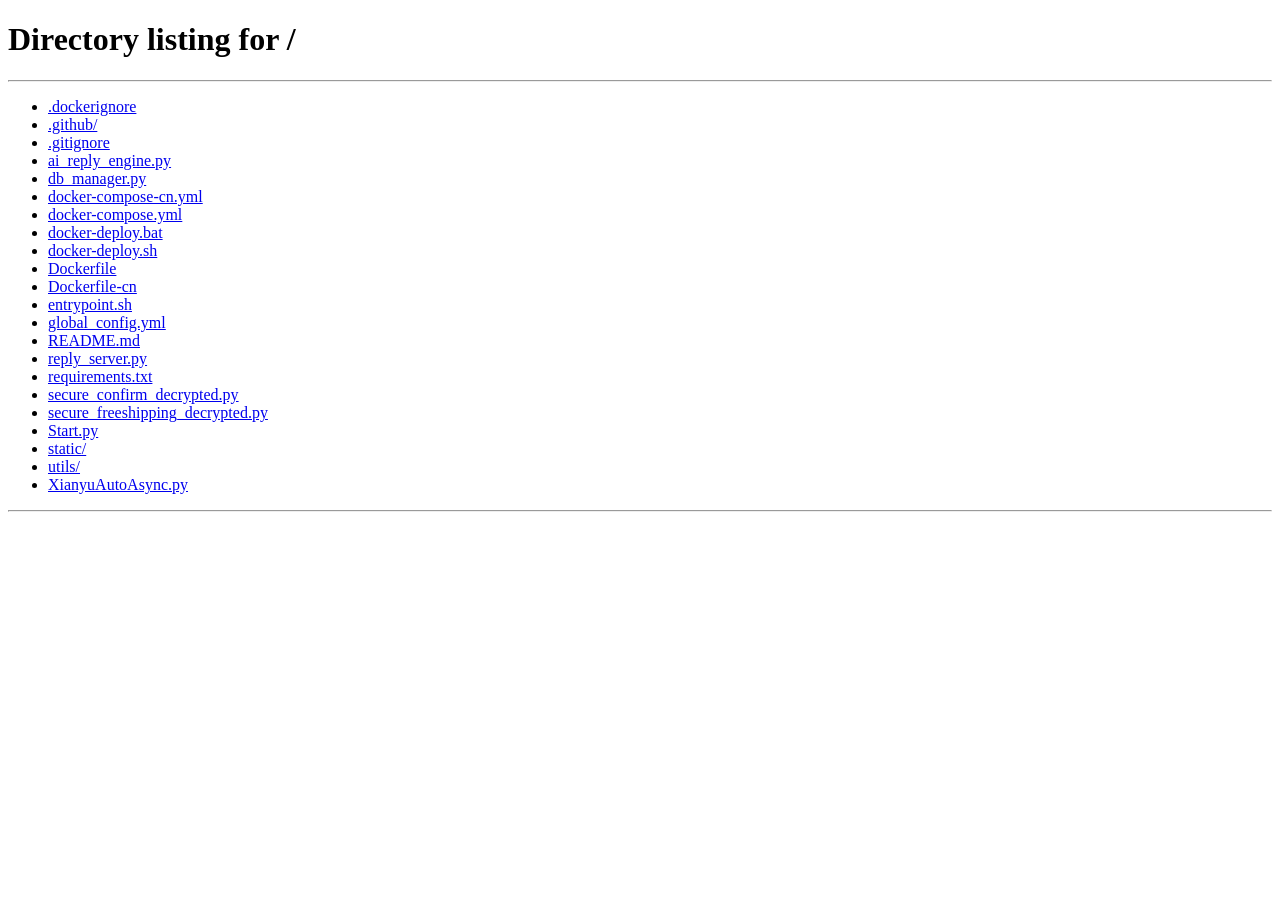
==== static/index.html @ 18793c13 "Update index.html" ====
<!DOCTYPE html>
<html lang="zh-CN">
<head>
  <meta charset="UTF-8" />
  <meta name="viewport" content="width=device-width, initial-scale=1.0">
  <title>闲鱼自动回复管理系统</title>
  <link rel="shortcut icon" href="https://img.alicdn.com/tfs/TB19WObTNv1gK0jSZFFXXb0sXXa-144-144.png">
  <link rel="stylesheet" href="/static/lib/bootstrap/bootstrap.min.css">
  <link rel="stylesheet" href="/static/lib/bootstrap-icons/bootstrap-icons.css">
  
  <link rel="stylesheet" href="/static/css/app.css">
</head>
<body>
  <!-- 移动端菜单切换按钮 -->
  <button class="mobile-toggle" onclick="toggleSidebar()">
    <i class="bi bi-list"></i>
  </button>

  <!-- 侧边栏 -->
  <div class="sidebar" id="sidebar">
    <div class="sidebar-header">
      <a href="#" class="sidebar-brand">
        <i class="bi bi-chat-dots-fill me-2"></i>
        闲鱼管理系统
      </a>
    </div>
    <nav class="sidebar-nav">
      <div class="nav-item">
        <a href="#" class="nav-link active" onclick="showSection('dashboard')">
          <i class="bi bi-speedometer2"></i>
          仪表盘
        </a>
      </div>
      <div class="nav-item">
        <a href="#" class="nav-link" onclick="showSection('accounts')">
          <i class="bi bi-person-circle"></i>
          账号管理
        </a>
      </div>
      <div class="nav-item">
        <a href="#" class="nav-link" onclick="showSection('items')">
          <i class="bi bi-box-seam"></i>
          商品管理
        </a>
      </div>
      <div class="nav-item">
        <a href="#" class="nav-link" onclick="showSection('orders')">
          <i class="bi bi-receipt-cutoff"></i>
          订单管理
        </a>
      </div>
      <div class="nav-item">
        <a href="#" class="nav-link" onclick="showSection('auto-reply')">
          <i class="bi bi-chat-left-text"></i>
          自动回复
        </a>
      </div>
      <div class="nav-item">
        <a href="#" class="nav-link" onclick="showSection('items-reply')">
          <i class="bi bi-chat-left-text"></i>
          指定商品回复
        </a>
      </div>
      <div class="nav-item">
        <a href="#" class="nav-link" onclick="showSection('cards')">
          <i class="bi bi-credit-card"></i>
          卡券管理
        </a>
      </div>
      <div class="nav-item">
        <a href="#" class="nav-link" onclick="showSection('auto-delivery')">
          <i class="bi bi-truck"></i>
          自动发货
        </a>
      </div>
      <div class="nav-item">
        <a href="#" class="nav-link" onclick="showSection('notification-channels')">
          <i class="bi bi-bell"></i>
          通知渠道
        </a>
      </div>
      <div class="nav-item">
        <a href="#" class="nav-link" onclick="showSection('message-notifications')">
          <i class="bi bi-chat-dots"></i>
          消息通知
        </a>
      </div>
      <div class="nav-item">
        <a href="#" class="nav-link" onclick="showSection('item-search')">
          <i class="bi bi-search"></i>
          商品搜索
        </a>
      </div>
      <div class="nav-item">
        <a href="#" class="nav-link" onclick="showSection('system-settings')">
          <i class="bi bi-gear"></i>
          系统设置
        </a>
      </div>

      <!-- 管理员专用菜单 -->
      <div id="adminMenuSection" style="display: none;">
        <div class="nav-divider mt-3 mb-2">
          <small class="text-white-50">管理员功能</small>
        </div>
        <div class="nav-item">
          <a href="#" class="nav-link" onclick="showSection('user-management')">
            <i class="bi bi-people"></i>
            用户管理
          </a>
        </div>
        <div class="nav-item">
          <a href="#" class="nav-link" onclick="showSection('logs')">
            <i class="bi bi-file-text-fill"></i>
            系统日志
          </a>
        </div>
        <div class="nav-item">
          <a href="#" class="nav-link" onclick="showSection('data-management')">
            <i class="bi bi-database"></i>
            数据管理
          </a>
        </div>
      </div>

      <div class="nav-item">
        <a href="#" class="nav-link" onclick="showSection('about')">
          <i class="bi bi-info-circle"></i>
          关于
        </a>
      </div>

      <!-- 底部分隔符 -->
      <div class="nav-divider mt-3 mb-2">
        <small class="text-white-50">系统操作</small>
      </div>
      <div class="nav-item">
        <a href="#" class="nav-link" onclick="logout()">
          <i class="bi bi-box-arrow-right"></i>
          登出
        </a>
      </div>
    </nav>
  </div>

  <!-- 主内容区域 -->
  <div class="main-content">
    <!-- 仪表盘内容 -->
    <div id="dashboard-section" class="content-section active">
      <div class="content-header">
        <div class="d-flex justify-content-between align-items-center">
          <div>
            <h2 class="mb-0">
              <i class="bi bi-speedometer2 me-2"></i>
              仪表盘
            </h2>
            <p class="text-muted mb-0">系统概览和统计信息</p>
          </div>
          <div class="version-info">
            <span class="badge bg-secondary" id="systemVersion">
              <i class="bi bi-info-circle me-1"></i>
              版本: <span id="versionNumber">加载中...</span>
            </span>
          </div>
        </div>
      </div>
      <div class="content-body">
        <div class="dashboard-stats">
          <div class="stat-card">
            <div class="stat-icon primary">
              <i class="bi bi-person-circle"></i>
            </div>
            <div class="stat-number" id="totalAccounts">0</div>
            <div class="stat-label">总账号数</div>
          </div>
          <div class="stat-card">
            <div class="stat-icon success">
              <i class="bi bi-chat-left-text"></i>
            </div>
            <div class="stat-number" id="totalKeywords">0</div>
            <div class="stat-label">总关键词数</div>
          </div>
          <div class="stat-card">
            <div class="stat-icon warning">
              <i class="bi bi-activity"></i>
            </div>
            <div class="stat-number" id="activeAccounts">0</div>
            <div class="stat-label">启用账号数</div>
          </div>
          <div class="stat-card">
            <div class="stat-icon info">
              <i class="bi bi-receipt-cutoff"></i>
            </div>
            <div class="stat-number" id="totalOrders">0</div>
            <div class="stat-label">总订单数</div>
          </div>
        </div>

        <!-- 账号详情列表 -->
        <div class="card">
          <div class="card-header">
            <h5 class="mb-0">
              <i class="bi bi-list-ul me-2"></i>
              账号详情
            </h5>
          </div>
          <div class="card-body p-0">
            <div class="table-responsive">
              <table class="table table-hover mb-0">
                <thead>
                  <tr>
                    <th>账号ID</th>
                    <th>关键词数量</th>
                    <th>状态</th>
                    <th>最后更新</th>
                  </tr>
                </thead>
                <tbody id="dashboardAccountsList">
                  <!-- 动态生成 -->
                </tbody>
              </table>
            </div>
          </div>
        </div>
      </div>
    </div>

    <!-- 账号管理内容 -->
    <div id="accounts-section" class="content-section">
      <div class="content-header">
        <h2 class="mb-0">
          <i class="bi bi-person-circle me-2"></i>
          账号管理
        </h2>
        <p class="text-muted mb-0">管理闲鱼账号Cookie信息</p>
      </div>
      <div class="content-body">
        <!-- 添加Cookie卡片 -->
        <div class="card mb-4">
          <div class="card-header">
            <span><i class="bi bi-plus-circle me-2"></i>添加新账号</span>
          </div>
          <div class="card-body">
            <!-- 添加方式选择 -->
            <div class="row mb-4">
              <div class="col-12">
                <div class="d-grid gap-2 d-md-flex justify-content-md-center">
                  <button type="button" class="btn btn-lg me-md-2 flex-fill qr-login-btn" onclick="showQRCodeLogin()" style="max-width: 300px;">
                    <i class="bi bi-qr-code me-2"></i>
                    <span class="fw-bold">扫码登录</span>
                    <br>
                    <small class="opacity-75">不推荐，一般都不成功</small>
                  </button>
                  <button type="button" class="btn btn-outline-secondary btn-lg flex-fill manual-input-btn" onclick="toggleManualInput()" style="max-width: 300px;">
                    <i class="bi bi-keyboard me-2"></i>
                    <span class="fw-bold">手动输入</span>
                    <br>
                    <small class="opacity-75">推荐方式，使用消息界面的cookie</small>
                  </button>
                </div>
              </div>
            </div>

            <!-- 手动输入表单（默认隐藏） -->
            <div id="manualInputForm" style="display: none;">
              <div class="alert alert-info">
                <i class="bi bi-info-circle me-2"></i>
                <strong>提示：</strong>推荐使用扫码登录，更加安全便捷。如需手动输入，请确保Cookie信息的准确性。
              </div>
              <form id="addForm" class="row g-3">
                <div class="col-md-3">
                  <label for="cookieId" class="form-label">账号ID</label>
                  <input type="text" class="form-control" id="cookieId" placeholder="唯一标识" required>
                </div>
                <div class="col-md-9">
                  <label for="cookieValue" class="form-label">Cookie值</label>
                  <input type="text" class="form-control" id="cookieValue" placeholder="完整Cookie字符串" required>
                </div>
                <div class="col-12">
                  <button type="submit" class="btn btn-primary">
                    <i class="bi bi-plus-lg me-1"></i>添加账号
                  </button>
                  <button type="button" class="btn btn-secondary ms-2" onclick="toggleManualInput()">
                    <i class="bi bi-x-circle me-1"></i>取消
                  </button>
                </div>
              </form>
            </div>
          </div>
        </div>

        <!-- Cookie列表卡片 -->
        <div class="card">
          <div class="card-header d-flex justify-content-between align-items-center">
            <span><i class="bi bi-list-ul me-2"></i>账号列表</span>
            <div class="btn-group">
              <button class="btn btn-sm btn-outline-success" onclick="openDefaultReplyManager()">
                <i class="bi bi-chat-text me-1"></i>默认回复管理
              </button>
              <button class="btn btn-sm btn-outline-primary" onclick="loadCookies()">
                <i class="bi bi-arrow-clockwise me-1"></i>刷新
              </button>
            </div>
          </div>
          <div class="card-body p-0">
            <div class="table-responsive">
              <table class="table table-hover" id="cookieTable">
                <thead>
                  <tr>
                    <th style="width: 9%">账号ID</th>
                    <th style="width: 14%">Cookie值</th>
                    <th style="width: 7%">关键词</th>
                    <th style="width: 7%">状态</th>
                    <th style="width: 8%">默认回复</th>
                    <th style="width: 8%">AI回复</th>
                    <th style="width: 9%">自动确认发货</th>
                    <th style="width: 10%">备注</th>
                    <th style="width: 10%">
                      暂停时间
                      <i class="bi bi-question-circle ms-1"
                         data-bs-toggle="tooltip"
                         data-bs-placement="top"
                         title="检测到手动发出消息后，自动回复暂停的时间长度（分钟）。如果在暂停期间再次手动发出消息，会重新开始计时。"></i>
                    </th>
                    <th style="width: 18%">操作</th>
                  </tr>
                </thead>
                <tbody></tbody>
              </table>
            </div>
          </div>
        </div>
      </div>
    </div>

    <!-- 商品管理内容 -->
    <div id="items-section" class="content-section">
      <div class="content-header">
        <h2 class="mb-0">
          <i class="bi bi-box-seam me-2"></i>
          商品管理
        </h2>
        <p class="text-muted mb-0">管理各账号的商品信息</p>
      </div>

      <div class="content-body">
        <!-- 筛选和搜索 -->
        <div class="card mb-4">
          <div class="card-body">
            <div class="row align-items-end mb-3">
              <div class="col-md-6">
                <label for="itemCookieFilter" class="form-label">筛选账号</label>
                <select class="form-select" id="itemCookieFilter" onchange="loadItemsByCookie()">
                  <option value="">所有账号</option>
                </select>
              </div>

              <div class="col-md-6">
                <div class="d-flex justify-content-end align-items-end gap-2">
                  <!-- 页码输入 -->
                  <div class="d-flex align-items-center gap-2">
                    <label for="pageNumber" class="form-label mb-0 text-nowrap">页码:</label>
                    <input type="number" class="form-control" id="pageNumber" placeholder="页码" min="1" value="1" style="width: 80px;">
                  </div>
                  <div class="d-flex gap-2">
                    <button class="btn btn-success" onclick="getAllItemsFromAccount()">
                      <i class="bi bi-download me-1"></i>获取指定页
                    </button>
                    <button class="btn btn-warning" onclick="getAllItemsFromAccountAll()">
                      <i class="bi bi-collection me-1"></i>获取所有页
                    </button>
                    <button class="btn btn-primary" onclick="refreshItems()">
                      <i class="bi bi-arrow-clockwise me-1"></i>刷新
                    </button>
                  </div>
                </div>
              </div>
            </div>

            <!-- 搜索结果统计 -->
            <div id="itemSearchStats" class="text-muted small" style="display: none;">
              <i class="bi bi-search me-1"></i>
              <span id="itemSearchStatsText"></span>
            </div>
          </div>
        </div>

        <!-- 商品列表 -->
        <div class="card">
          <div class="card-header d-flex justify-content-between align-items-center">
            <div class="d-flex align-items-center gap-3">
              <input type="text" class="form-control" id="itemSearchInput"
                     placeholder="搜索商品标题或详情..." style="width: 300px;">
              <h5 class="mb-0">商品列表(自动发货根据商品标题和商品详情匹配关键字)</h5>
            </div>
            <button class="btn btn-sm btn-outline-danger" onclick="batchDeleteItems()" id="batchDeleteBtn" disabled>
              <i class="bi bi-trash"></i> 批量删除
            </button>
          </div>
          <div class="card-body">
            <!-- 搜索统计信息 -->
            <div id="itemSearchStats" class="text-muted small mb-2" style="display: none;">
              <i class="bi bi-search me-1"></i>
              <span id="itemSearchStatsText"></span>
            </div>
            <div class="table-responsive">
              <table class="table table-hover">
                <thead>
                  <tr>
                    <th style="width: 5%">
                      <input type="checkbox" id="selectAllItems" onchange="toggleSelectAll(this)">
                    </th>
                    <th style="width: 10%">账号ID</th>
                    <th style="width: 10%">商品ID</th>
                    <th style="width: 16%">商品标题</th>
                    <th style="width: 18%">商品详情</th>
                    <th style="width: 18%">商品价格</th>
                    <th style="width: 8%">多规格</th>
                    <th style="width: 8%">多数量发货</th>
                    <th style="width: 10%">更新时间</th>
                    <th style="width: 15%">操作</th>
                  </tr>
                </thead>
                <tbody id="itemsTableBody">
                  <tr>
                    <td colspan="10" class="text-center text-muted">加载中...</td>
                  </tr>
                </tbody>
              </table>
            </div>
          </div>

          <!-- 分页控件 -->
          <div class="card-footer" id="itemsPagination">
            <div class="d-flex justify-content-between align-items-center">
              <div class="text-muted small">
                <span id="itemsPageInfo">显示第 1-10 条，共 0 条记录</span>
              </div>
              <div class="d-flex align-items-center gap-2">
                <div class="btn-group" role="group">
                  <button type="button" class="btn btn-outline-secondary btn-sm" id="itemsFirstPage" onclick="goToItemsPage(1)" disabled>
                    <i class="bi bi-chevron-double-left"></i>
                  </button>
                  <button type="button" class="btn btn-outline-secondary btn-sm" id="itemsPrevPage" onclick="goToItemsPage(currentItemsPage - 1)" disabled>
                    <i class="bi bi-chevron-left"></i>
                  </button>
                </div>

                <div class="d-flex align-items-center gap-2 mx-2">
                  <span class="text-muted small">第</span>
                  <input type="number" class="form-control form-control-sm" id="itemsPageInput"
                         style="width: 60px;" min="1" value="1">
                  <span class="text-muted small">页，共 <span id="itemsTotalPages">0</span> 页</span>
                </div>

                <div class="btn-group" role="group">
                  <button type="button" class="btn btn-outline-secondary btn-sm" id="itemsNextPage" onclick="goToItemsPage(currentItemsPage + 1)" disabled>
                    <i class="bi bi-chevron-right"></i>
                  </button>
                  <button type="button" class="btn btn-outline-secondary btn-sm" id="itemsLastPage" onclick="goToItemsPage(totalItemsPages)" disabled>
                    <i class="bi bi-chevron-double-right"></i>
                  </button>
                </div>

                <select class="form-select form-select-sm ms-2" id="itemsPageSize" style="width: auto;">
                  <option value="10">10条/页</option>
                  <option value="20" selected>20条/页</option>
                  <option value="50">50条/页</option>
                  <option value="100">100条/页</option>
                </select>
              </div>
            </div>
          </div>
        </div>
      </div>
    </div>

     <!-- 指定商品自动管理内容 -->
    <div id="items-reply-section" class="content-section">
      <div class="content-header">
        <h2 class="mb-0">
          <i class="bi bi-box-seam me-2"></i>
          商品回复管理
        </h2>
        <p class="text-muted mb-0">管理各账号的商品信息</p>
      </div>

      <div class="content-body">
        <!-- Cookie筛选 -->
        <div class="card mb-4">
          <div class="card-body">
            <div class="row align-items-end">
              <div class="col-md-6">
                <label for="itemCookieFilter" class="form-label">筛选账号</label>
                <select class="form-select" id="itemReplayCookieFilter" onchange="loadItemsReplayByCookie()">
                  <option value="">所有账号</option>
                </select>
              </div>
              <div class="col-md-6">
                <div class="d-flex justify-content-end align-items-end gap-2">
                  <!-- 页码输入 -->
                  <div class="d-flex align-items-center gap-2">
                    <label for="pageNumber" class="form-label mb-0 text-nowrap">页码:</label>
                    <input type="number" class="form-control" id="pageNumber" placeholder="页码" min="1" value="1" style="width: 80px;">
                  </div>
                  <div class="d-flex gap-2">
                    <button class="btn btn-success" onclick="showItemReplayEdit()">
                      添加商品回复
                    </button>
                    <button class="btn btn-primary" onclick="refreshItemReplayS()">
                      <i class="bi bi-arrow-clockwise me-1"></i>刷新
                    </button>
                  </div>
                </div>
              </div>
            </div>
          </div>
        </div>

        <!-- 商品列表 -->
        <div class="card">
          <div class="card-header d-flex justify-content-between align-items-center">
            <h5 class="mb-0">商品列表(用于设置商品的默认回复信息)</h5>
            <button class="btn btn-sm btn-outline-danger" onclick="batchDeleteItemReplies()">
              <i class="bi bi-trash"></i> 批量删除
            </button>
          </div>
          <div class="card-body">
            <div class="table-responsive">
              <table class="table table-hover">
                <thead>
                  <tr>
                    <th style="width: 5%">
                      <input type="checkbox" id="selectAllItemReplay" onchange="toggleSelectAll(this)">
                    </th>
                    <th style="width: 12%">账号ID</th>
                    <th style="width: 12%">商品ID</th>
                    <th style="width: 18%">商品标题</th>
                    <th style="width: 20%">商品内容</th>
                    <th style="width: 18%">回复内容</th>
                    <th style="width: 10%">更新时间</th>
                    <th style="width: 15%">操作</th>
                  </tr>
                </thead>
                <tbody id="itemReplaysTableBody">
                  <tr>
                    <td colspan="5" class="text-center text-muted">加载中...</td>
                  </tr>
                </tbody>
              </table>
            </div>
          </div>
        </div>
      </div>
    </div>

      <!-- 商品回复弹框 -->
  <!-- 添加/编辑商品回复模态框 -->
  <div class="modal fade" id="editItemReplyModal" tabindex="-1">
    <div class="modal-dialog modal-xl">
      <div class="modal-content">
        <div class="modal-header">
          <h5 class="modal-title">
            <i class="bi bi-chat-text me-2"></i><span id="itemReplayTitle">编辑商品回复</span>
          </h5>
          <button type="button" class="btn-close" data-bs-dismiss="modal"></button>
        </div>
        <div class="modal-body">
          <form id="editItemReplyForm">
            <input type="hidden" id="editReplyCookieId">
            <input type="hidden" id="editReplyItemId">

            <div class="row mb-3">
              <div class="col-md-6">
                <label class="form-label">账号ID<span class="text-danger">*</span></label>
                <select id="editReplyCookieIdSelect" class="form-select" onchange="onCookieChangeForReply()">
                  <option value="">请选择账号</option>
                  <!-- JS 动态填充账号选项 -->
                </select>
              </div>
              <div class="col-md-6">
                <label class="form-label">商品ID<span class="text-danger">*</span></label>
                <select id="editReplyItemIdSelect" class="form-select">
                  <option value="">选择商品</option>
                  <!-- JS 动态填充商品选项 -->
                </select>
              </div>
            </div>

            <div class="mb-3">
              <label for="editReplyContent" class="form-label">商品回复内容 <span class="text-danger">*</span></label>
              <textarea class="form-control" id="editItemReplyContent" rows="10"
                        placeholder="请输入商品回复内容..."></textarea>
              <div class="form-text">
                <i class="bi bi-info-circle me-1"></i>
                请输入商品的自动回复内容，用户购买后将收到该回复。
              </div>
            </div>
          </form>
        </div>
        <div class="modal-footer">
          <button type="button" class="btn btn-secondary" data-bs-dismiss="modal">取消</button>
          <button type="button" class="btn btn-primary" onclick="saveItemReply()">
            <i class="bi bi-check-circle me-1"></i>保存
          </button>
        </div>
      </div>
    </div>
  </div>


    <!-- 订单管理内容 -->
    <div id="orders-section" class="content-section">
      <div class="content-header">
        <h2 class="mb-0">
          <i class="bi bi-receipt-cutoff me-2"></i>
          订单管理
        </h2>
        <p class="text-muted mb-0">查看和管理所有订单信息</p>
      </div>
      <div class="content-body">
        <!-- Cookie筛选器 -->
        <div class="row mb-3">
          <div class="col-md-4">
            <label class="form-label">筛选账号</label>
            <select class="form-select" id="orderCookieFilter" onchange="loadOrdersByCookie()">
              <option value="">所有账号</option>
            </select>
          </div>
          <div class="col-md-4">
            <label class="form-label">订单状态</label>
            <select class="form-select" id="orderStatusFilter" onchange="filterOrders()">
              <option value="">所有状态</option>
              <option value="processing">处理中</option>
              <option value="processed">已处理</option>
              <option value="completed">已完成</option>
              <option value="unknown">未知</option>
            </select>
          </div>
          <div class="col-md-4">
            <label class="form-label">&nbsp;</label>
            <div class="d-flex gap-2">
              <button class="btn btn-outline-primary" onclick="refreshOrders()">
                <i class="bi bi-arrow-clockwise"></i> 刷新
              </button>
              <button class="btn btn-outline-secondary" onclick="clearOrderFilters()">
                <i class="bi bi-x-circle"></i> 清空筛选
              </button>
            </div>
          </div>
        </div>

        <!-- 订单列表 -->
        <div class="card">
          <div class="card-header d-flex justify-content-between align-items-center">
            <div class="d-flex align-items-center gap-3">
              <input type="text" class="form-control" id="orderSearchInput"
                     placeholder="搜索订单ID或商品ID..." style="width: 300px;">
              <h5 class="mb-0">订单列表</h5>
            </div>
            <button class="btn btn-sm btn-outline-danger" onclick="batchDeleteOrders()" id="batchDeleteOrdersBtn" disabled>
              <i class="bi bi-trash"></i> 批量删除
            </button>
          </div>
          <div class="card-body">
            <!-- 搜索统计信息 -->
            <div id="orderSearchStats" class="text-muted small mb-2" style="display: none;">
              <i class="bi bi-search me-1"></i>
              <span id="orderSearchStatsText"></span>
            </div>
            <div class="table-responsive">
              <table class="table table-hover">
                <thead>
                  <tr>
                    <th style="width: 5%">
                      <input type="checkbox" id="selectAllOrders" onchange="toggleSelectAllOrders(this)">
                    </th>
                    <th style="width: 15%">订单ID</th>
                    <th style="width: 12%">商品ID</th>
                    <th style="width: 10%">买家ID</th>
                    <th style="width: 12%">规格信息</th>
                    <th style="width: 8%">数量</th>
                    <th style="width: 10%">金额</th>
                    <th style="width: 8%">状态</th>
                    <th style="width: 10%">账号ID</th>
                    <th style="width: 10%">操作</th>
                  </tr>
                </thead>
                <tbody id="ordersTableBody">
                  <tr>
                    <td colspan="10" class="text-center text-muted">加载中...</td>
                  </tr>
                </tbody>
              </table>
            </div>
          </div>

          <!-- 分页控件 -->
          <div class="card-footer" id="ordersPagination">
            <div class="d-flex justify-content-between align-items-center">
              <div class="text-muted small">
                <span id="ordersPageInfo">显示第 1-10 条，共 0 条记录</span>
              </div>
              <div class="d-flex align-items-center gap-2">
                <div class="btn-group" role="group">
                  <button type="button" class="btn btn-outline-secondary btn-sm" id="ordersFirstPage" onclick="goToOrdersPage(1)" disabled>
                    <i class="bi bi-chevron-double-left"></i>
                  </button>
                  <button type="button" class="btn btn-outline-secondary btn-sm" id="ordersPrevPage" onclick="goToOrdersPage(currentOrdersPage - 1)" disabled>
                    <i class="bi bi-chevron-left"></i>
                  </button>
                </div>

                <div class="d-flex align-items-center gap-2 mx-2">
                  <span class="text-muted small">第</span>
                  <input type="number" class="form-control form-control-sm" id="ordersPageInput"
                         style="width: 60px;" min="1" value="1">
                  <span class="text-muted small">页，共 <span id="ordersTotalPages">0</span> 页</span>
                </div>

                <div class="btn-group" role="group">
                  <button type="button" class="btn btn-outline-secondary btn-sm" id="ordersNextPage" onclick="goToOrdersPage(currentOrdersPage + 1)" disabled>
                    <i class="bi bi-chevron-right"></i>
                  </button>
                  <button type="button" class="btn btn-outline-secondary btn-sm" id="ordersLastPage" onclick="goToOrdersPage(totalOrdersPages)" disabled>
                    <i class="bi bi-chevron-double-right"></i>
                  </button>
                </div>

                <select class="form-select form-select-sm ms-2" id="ordersPageSize" style="width: auto;">
                  <option value="10">10条/页</option>
                  <option value="20" selected>20条/页</option>
                  <option value="50">50条/页</option>
                  <option value="100">100条/页</option>
                </select>
              </div>
            </div>
          </div>
        </div>
      </div>
    </div>

    <!-- 自动回复内容 -->
    <div id="auto-reply-section" class="content-section">
      <div class="content-header">
        <h2 class="mb-0">
          <i class="bi bi-chat-left-text me-2"></i>
          自动回复
        </h2>
        <p class="text-muted mb-0">设置账号的关键词自动回复</p>
      </div>
      <div class="content-body">
        <!-- 现代化账号选择器 -->
        <div class="account-selector">
          <div class="selector-header">
            <div class="selector-icon">
              <i class="bi bi-person-circle"></i>
            </div>
            <div>
              <h3 class="selector-title">选择账号</h3>
              <p class="selector-subtitle">选择要配置自动回复的闲鱼账号</p>
            </div>
          </div>
          <div class="row g-3 align-items-end">
            <div class="col-md-8">
              <div class="account-select-wrapper">
                <select class="account-select" id="accountSelect" onchange="loadAccountKeywords()">
                  <option value="">🔍 请选择一个账号开始配置...</option>
                </select>
              </div>
            </div>
            <div class="col-md-4">
              <button class="btn btn-primary w-100 d-flex align-items-center justify-content-center" onclick="refreshAccountList()" style="padding: 1rem 1.25rem; height: auto;">
                <i class="bi bi-arrow-clockwise me-2"></i>
                <span>刷新列表</span>
              </button>
            </div>
          </div>
        </div>

        <!-- 现代化关键词管理容器 -->
        <div class="keyword-container" id="keywordManagement" style="display: none;">
          <div class="keyword-header">
            <h3>
              <i class="bi bi-chat-dots me-2"></i>
              关键词管理
            </h3>
            <div class="d-flex align-items-center gap-2">
              <div class="account-badge" id="currentAccountBadge">
                <!-- 动态显示当前账号 -->
              </div>
              <div class="btn-group" role="group">
                <button class="btn btn-outline-success btn-sm" onclick="exportKeywords()" title="导出关键词">
                  <i class="bi bi-download"></i> 导出
                </button>
                <button class="btn btn-outline-primary btn-sm" onclick="showImportModal()" title="导入关键词">
                  <i class="bi bi-upload"></i> 导入
                </button>
              </div>
            </div>
          </div>

          <!-- 添加关键词区域 -->
          <div class="keyword-input-area">
            <div class="keyword-input-group">
              <div class="input-field">
                <label>关键词</label>
                <input type="text" id="newKeyword" placeholder="例如：你好">
              </div>
              <div class="input-field">
                <label>自动回复内容（可选）</label>
                <input type="text" id="newReply" placeholder="例如：您好，欢迎咨询！留空表示不回复">
              </div>
              <div class="input-field">
                <label>商品ID（可选）</label>
                <select id="newItemIdSelect" class="form-select">
                  <option value="">选择商品或留空表示通用关键词</option>
                </select>
              </div>
              <button class="add-btn" onclick="addKeyword()">
                <i class="bi bi-plus-lg"></i>
                添加文本关键词
              </button>
              <button class="add-btn btn-image" onclick="showAddImageKeywordModal()">
                <i class="bi bi-image"></i>
                添加图片关键词
              </button>
            </div>
            <div class="mt-3">
              <small class="text-muted">
                <i class="bi bi-lightbulb me-1"></i>
                <strong>支持变量：</strong>
                <code>{send_user_name}</code> 用户昵称，
                <code>{send_user_id}</code> 用户ID，
                <code>{send_message}</code> 用户消息<br>
                <i class="bi bi-info-circle me-1"></i>
                <strong>提示：</strong>回复内容留空时，匹配到关键词但不会自动回复，可用于屏蔽特定消息
              </small>
            </div>
          </div>

          <!-- 关键词列表 -->
          <div class="keywords-list" id="keywordsList">
            <!-- 动态生成的关键词列表 -->
          </div>
        </div>
      </div>
    </div>

    <!-- 卡券管理内容 -->
    <div id="cards-section" class="content-section">
      <div class="content-header">
        <h2 class="mb-0">
          <i class="bi bi-credit-card me-2"></i>
          卡券管理
        </h2>
        <p class="text-muted mb-0">管理虚拟商品的卡券数据，支持API、固定文字和批量数据</p>
      </div>
      <div class="content-body">
        <!-- 卡券列表 -->
        <div class="row">
          <div class="col-md-8">
            <div class="card">
              <div class="card-header d-flex justify-content-between align-items-center">
                <h5 class="mb-0">卡券列表</h5>
                <button class="btn btn-primary btn-sm" onclick="showAddCardModal()">
                  <i class="bi bi-plus-lg me-1"></i>添加卡券
                </button>
              </div>
              <div class="card-body">
                <div class="table-responsive">
                  <table class="table table-hover">
                    <thead>
                      <tr>
                        <th>卡券名称</th>
                        <th>类型</th>
                        <th>规格信息</th>
                        <th>数据量</th>
                        <th>延时时间</th>
                        <th>状态</th>
                        <th>创建时间</th>
                        <th>操作</th>
                      </tr>
                    </thead>
                    <tbody id="cardsTableBody">
                      <tr>
                        <td colspan="7" class="text-center py-4 text-muted">
                          <i class="bi bi-credit-card fs-1 d-block mb-3"></i>
                          <h5>暂无卡券数据</h5>
                          <p class="mb-0">点击"添加卡券"开始创建您的第一个卡券</p>
                        </td>
                      </tr>
                    </tbody>
                  </table>
                </div>
              </div>
            </div>
          </div>
          <div class="col-md-4">
            <div class="card">
              <div class="card-header">
                <h5 class="mb-0">统计信息</h5>
              </div>
              <div class="card-body">
                <div class="stat-item mb-3">
                  <div class="d-flex justify-content-between">
                    <span>总卡券数</span>
                    <span class="badge bg-primary" id="totalCards">0</span>
                  </div>
                </div>
                <div class="stat-item mb-3">
                  <div class="d-flex justify-content-between">
                    <span>API类型</span>
                    <span class="badge bg-info" id="apiCards">0</span>
                  </div>
                </div>
                <div class="stat-item mb-3">
                  <div class="d-flex justify-content-between">
                    <span>固定文字</span>
                    <span class="badge bg-success" id="textCards">0</span>
                  </div>
                </div>
                <div class="stat-item">
                  <div class="d-flex justify-content-between">
                    <span>批量数据</span>
                    <span class="badge bg-warning" id="dataCards">0</span>
                  </div>
                </div>
              </div>
            </div>
          </div>
        </div>
      </div>
    </div>

    <!-- 自动发货内容 -->
    <div id="auto-delivery-section" class="content-section">
      <div class="content-header">
        <h2 class="mb-0">
          <i class="bi bi-truck me-2"></i>
          自动发货
        </h2>
        <p class="text-muted mb-0">根据商品关键字自动匹配卡券进行发货</p>
      </div>
      <div class="content-body">
        <!-- 发货规则列表 -->
        <div class="row">
          <div class="col-md-8">
            <div class="card">
              <div class="card-header d-flex justify-content-between align-items-center">
                <h5 class="mb-0">发货规则</h5>
                <button class="btn btn-primary btn-sm" onclick="showAddDeliveryRuleModal()">
                  <i class="bi bi-plus-lg me-1"></i>添加规则
                </button>
              </div>
              <div class="card-body">
                <div class="table-responsive">
                  <table class="table table-hover">
                    <thead>
                      <tr>
                        <th>商品关键字</th>
                        <th>匹配卡券</th>
                        <th>卡券类型</th>
                        <th>发货数量</th>
                        <th>状态</th>
                        <th>已发货次数</th>
                        <th>操作</th>
                      </tr>
                    </thead>
                    <tbody id="deliveryRulesTableBody">
                      <tr>
                        <td colspan="7" class="text-center py-4 text-muted">
                          <i class="bi bi-truck fs-1 d-block mb-3"></i>
                          <h5>暂无发货规则</h5>
                          <p class="mb-0">点击"添加规则"开始配置自动发货规则</p>
                        </td>
                      </tr>
                    </tbody>
                  </table>
                </div>
              </div>
            </div>
          </div>
          <div class="col-md-4">
            <div class="card">
              <div class="card-header">
                <h5 class="mb-0">发货统计</h5>
              </div>
              <div class="card-body">
                <div class="stat-item mb-3">
                  <div class="d-flex justify-content-between">
                    <span>总规则数</span>
                    <span class="badge bg-primary" id="totalRules">0</span>
                  </div>
                </div>
                <div class="stat-item mb-3">
                  <div class="d-flex justify-content-between">
                    <span>启用规则</span>
                    <span class="badge bg-success" id="activeRules">0</span>
                  </div>
                </div>
                <div class="stat-item mb-3">
                  <div class="d-flex justify-content-between">
                    <span>今日发货</span>
                    <span class="badge bg-info" id="todayDeliveries">0</span>
                  </div>
                </div>
                <div class="stat-item">
                  <div class="d-flex justify-content-between">
                    <span>总发货量</span>
                    <span class="badge bg-warning" id="totalDeliveries">0</span>
                  </div>
                </div>
              </div>
            </div>
          </div>
        </div>
      </div>
    </div>

    <!-- 通知渠道管理内容 -->
    <div id="notification-channels-section" class="content-section">
      <div class="content-header">
        <h2 class="mb-0">
          <i class="bi bi-bell me-2"></i>
          通知渠道管理
        </h2>
        <p class="text-muted mb-0">管理消息通知渠道，支持QQ通知等多种方式</p>
      </div>
      <div class="content-body">
        <!-- 通知渠道类型选择 -->
        <div class="card mb-4">
          <div class="card-header">
            <span><i class="bi bi-plus-circle me-2"></i>添加通知渠道</span>
          </div>
          <div class="card-body">
            <div class="alert alert-info mb-4">
              <i class="bi bi-info-circle me-2"></i>
              <strong>选择通知方式：</strong>点击下方按钮选择您要配置的通知渠道类型
            </div>

            <!-- 通知渠道类型按钮 -->
            <div class="row g-2">
              <div class="col-sm-6 col-md-4 col-lg-3 col-xl-2">
                <div class="card h-100 channel-type-card" onclick="showAddChannelModal('qq')">
                  <div class="card-body text-center">
                    <div class="channel-icon">
                      <i class="bi bi-chat-dots-fill text-primary"></i>
                    </div>
                    <h6 class="card-title">QQ通知</h6>
                    <p class="card-text text-muted">QQ机器人消息</p>
                    <div class="mt-auto">
                      <button class="btn btn-outline-primary btn-sm">
                        <i class="bi bi-plus-circle me-1"></i>配置
                      </button>
                    </div>
                  </div>
                </div>
              </div>

              <div class="col-sm-6 col-md-4 col-lg-3 col-xl-2">
                <div class="card h-100 channel-type-card" onclick="showAddChannelModal('dingtalk')">
                  <div class="card-body text-center">
                    <div class="channel-icon">
                      <i class="bi bi-bell-fill text-info"></i>
                    </div>
                    <h6 class="card-title">钉钉通知</h6>
                    <p class="card-text text-muted">钉钉机器人消息</p>
                    <div class="mt-auto">
                      <button class="btn btn-outline-info btn-sm">
                        <i class="bi bi-plus-circle me-1"></i>配置
                      </button>
                    </div>
                  </div>
                </div>
              </div>

              <div class="col-sm-6 col-md-4 col-lg-3 col-xl-2">
                <div class="card h-100 channel-type-card" onclick="showAddChannelModal('feishu')">
                  <div class="card-body text-center">
                    <div class="channel-icon">
                      <i class="bi bi-chat-square-text-fill text-warning"></i>
                    </div>
                    <h6 class="card-title">飞书通知</h6>
                    <p class="card-text text-muted">飞书机器人消息</p>
                    <div class="mt-auto">
                      <button class="btn btn-outline-warning btn-sm">
                        <i class="bi bi-plus-circle me-1"></i>配置
                      </button>
                    </div>
                  </div>
                </div>
              </div>

              <div class="col-sm-6 col-md-4 col-lg-3 col-xl-2">
                <div class="card h-100 channel-type-card" onclick="showAddChannelModal('bark')">
                  <div class="card-body text-center">
                    <div class="channel-icon">
                      <i class="bi bi-phone-fill text-dark"></i>
                    </div>
                    <h6 class="card-title">Bark通知</h6>
                    <p class="card-text text-muted">iOS推送通知</p>
                    <div class="mt-auto">
                      <button class="btn btn-outline-dark btn-sm">
                        <i class="bi bi-plus-circle me-1"></i>配置
                      </button>
                    </div>
                  </div>
                </div>
              </div>

              <div class="col-sm-6 col-md-4 col-lg-3 col-xl-2">
                <div class="card h-100 channel-type-card" onclick="showAddChannelModal('email')">
                  <div class="card-body text-center">
                    <div class="channel-icon">
                      <i class="bi bi-envelope-fill text-success"></i>
                    </div>
                    <h6 class="card-title">邮件通知</h6>
                    <p class="card-text text-muted">SMTP邮件发送</p>
                    <div class="mt-auto">
                      <button class="btn btn-outline-success btn-sm">
                        <i class="bi bi-plus-circle me-1"></i>配置
                      </button>
                    </div>
                  </div>
                </div>
              </div>

              <div class="col-sm-6 col-md-4 col-lg-3 col-xl-2">
                <div class="card h-100 channel-type-card" onclick="showAddChannelModal('webhook')">
                  <div class="card-body text-center">
                    <div class="channel-icon">
                      <i class="bi bi-link-45deg text-warning"></i>
                    </div>
                    <h6 class="card-title">Webhook</h6>
                    <p class="card-text text-muted">自定义HTTP请求</p>
                    <div class="mt-auto">
                      <button class="btn btn-outline-warning btn-sm">
                        <i class="bi bi-plus-circle me-1"></i>配置
                      </button>
                    </div>
                  </div>
                </div>
              </div>

              <div class="col-sm-6 col-md-4 col-lg-3 col-xl-2">
                <div class="card h-100 channel-type-card" onclick="showAddChannelModal('wechat')">
                  <div class="card-body text-center">
                    <div class="channel-icon">
                      <i class="bi bi-wechat text-success"></i>
                    </div>
                    <h6 class="card-title">微信通知</h6>
                    <p class="card-text text-muted">企业微信机器人</p>
                    <div class="mt-auto">
                      <button class="btn btn-outline-success btn-sm">
                        <i class="bi bi-plus-circle me-1"></i>配置
                      </button>
                    </div>
                  </div>
                </div>
              </div>

              <div class="col-sm-6 col-md-4 col-lg-3 col-xl-2">
                <div class="card h-100 channel-type-card" onclick="showAddChannelModal('telegram')">
                  <div class="card-body text-center">
                    <div class="channel-icon">
                      <i class="bi bi-telegram text-primary"></i>
                    </div>
                    <h6 class="card-title">Telegram</h6>
                    <p class="card-text text-muted">Telegram机器人</p>
                    <div class="mt-auto">
                      <button class="btn btn-outline-primary btn-sm">
                        <i class="bi bi-plus-circle me-1"></i>配置
                      </button>
                    </div>
                  </div>
                </div>
              </div>
            </div>
          </div>
        </div>

        <!-- 通知渠道列表 -->
        <div class="card">
          <div class="card-header d-flex justify-content-between align-items-center">
            <span><i class="bi bi-list-ul me-2"></i>通知渠道列表</span>
            <button class="btn btn-sm btn-outline-primary" onclick="loadNotificationChannels()">
              <i class="bi bi-arrow-clockwise me-1"></i>刷新
            </button>
          </div>
          <div class="card-body">
            <div class="table-responsive">
              <table class="table table-hover" id="channelsTable">
                <thead>
                  <tr>
                    <th style="width: 10%">ID</th>
                    <th style="width: 25%">名称</th>
                    <th style="width: 15%">类型</th>
                    <th style="width: 20%">配置</th>
                    <th style="width: 10%">状态</th>
                    <th style="width: 20%">操作</th>
                  </tr>
                </thead>
                <tbody id="channelsTableBody">
                  <!-- 动态生成 -->
                </tbody>
              </table>
            </div>
          </div>
        </div>
      </div>
    </div>

    <!-- 消息通知配置内容 -->
    <div id="message-notifications-section" class="content-section">
      <div class="content-header">
        <h2 class="mb-0">
          <i class="bi bi-chat-dots me-2"></i>
          消息通知配置
        </h2>
        <p class="text-muted mb-0">为每个账号配置消息通知渠道</p>
      </div>
      <div class="content-body">
        <div class="card">
          <div class="card-header d-flex justify-content-between align-items-center">
            <span><i class="bi bi-gear me-2"></i>账号通知配置</span>
            <button class="btn btn-sm btn-outline-primary" onclick="loadMessageNotifications()">
              <i class="bi bi-arrow-clockwise me-1"></i>刷新
            </button>
          </div>
          <div class="card-body">
            <div class="table-responsive">
              <table class="table table-hover" id="notificationsTable">
                <thead>
                  <tr>
                    <th style="width: 20%">账号ID</th>
                    <th style="width: 30%">通知渠道</th>
                    <th style="width: 15%">状态</th>
                    <th style="width: 35%">操作</th>
                  </tr>
                </thead>
                <tbody id="notificationsTableBody">
                  <!-- 动态生成 -->
                </tbody>
              </table>
            </div>
          </div>
        </div>
      </div>
    </div>

    <!-- 日志管理内容 -->
    <div id="logs-section" class="content-section">
      <div class="content-header">
        <h2 class="mb-0">
          <i class="bi bi-file-text me-2"></i>
          日志管理
        </h2>
        <p class="text-muted mb-0">实时显示系统日志，支持自动刷新和统计分析</p>
      </div>

      <div class="content-body">
        <!-- 日志控制面板 -->
        <div class="card mb-4">
          <div class="card-header">
            <h5 class="mb-0">
              <i class="bi bi-sliders"></i> 日志控制
            </h5>
          </div>
          <div class="card-body">
            <div class="row align-items-center">
              <div class="col-md-3">
                <label class="form-label">显示行数</label>
                <select class="form-select" id="logLines" onchange="loadSystemLogs()">
                  <option value="50">50行</option>
                  <option value="100" selected>100行</option>
                  <option value="200">200行</option>
                  <option value="500">500行</option>
                  <option value="1000">1000行</option>
                </select>
              </div>
              <div class="col-md-4">
                <label class="form-label">日志级别过滤</label>
                <div class="d-flex gap-2 flex-wrap">
                  <span class="badge bg-secondary filter-badge active" data-level="" onclick="filterLogsByLevel('')">
                    全部
                  </span>
                  <span class="badge bg-info filter-badge" data-level="info" onclick="filterLogsByLevel('info')">
                    INFO
                  </span>
                  <span class="badge bg-warning filter-badge" data-level="warning" onclick="filterLogsByLevel('warning')">
                    WARNING
                  </span>
                  <span class="badge bg-danger filter-badge" data-level="error" onclick="filterLogsByLevel('error')">
                    ERROR
                  </span>
                  <span class="badge bg-secondary filter-badge" data-level="debug" onclick="filterLogsByLevel('debug')">
                    DEBUG
                  </span>
                </div>
              </div>
              <div class="col-md-3">
                <label class="form-label">自动刷新</label>
                <div class="form-check form-switch">
                  <input class="form-check-input" type="checkbox" id="autoRefreshLogs" onchange="toggleLogAutoRefresh()">
                  <label class="form-check-label" for="autoRefreshLogs">
                    <span id="autoRefreshLogLabel">关闭</span>
                    <i id="autoRefreshLogIcon" class="bi bi-circle" style="display: none;"></i>
                  </label>
                </div>
              </div>
              <div class="col-md-2">
                <label class="form-label">&nbsp;</label>
                <div class="d-grid">
                  <button class="btn btn-primary" onclick="loadSystemLogs()">
                    <i class="bi bi-arrow-clockwise"></i> 刷新
                  </button>
                </div>
              </div>
            </div>
          </div>
        </div>

        <!-- 日志信息 -->
        <div class="card mb-4">
          <div class="card-header d-flex justify-content-between align-items-center">
            <h5 class="mb-0">
              <i class="bi bi-info-circle"></i> 日志信息
            </h5>
            <small class="text-muted" id="logLastUpdate">最后更新: -</small>
          </div>
          <div class="card-body">
            <div class="row">
              <div class="col-md-4">
                <strong>日志文件:</strong>
                <span id="logFileName" class="text-muted">-</span>
              </div>
              <div class="col-md-4">
                <strong>显示行数:</strong>
                <span id="logDisplayLines" class="text-muted">-</span>
              </div>
              <div class="col-md-4">
                <strong>当前过滤:</strong>
                <span id="logCurrentFilter" class="text-muted">全部</span>
              </div>
            </div>
          </div>
        </div>

        <!-- 日志内容 -->
        <div class="card">
          <div class="card-header d-flex justify-content-between align-items-center">
            <h5 class="mb-0">
              <i class="bi bi-terminal"></i> 日志内容
            </h5>
            <div class="d-flex gap-2">
              <button class="btn btn-sm btn-outline-secondary" onclick="scrollLogToTop()">
                <i class="bi bi-arrow-up"></i> 顶部
              </button>
              <button class="btn btn-sm btn-outline-secondary" onclick="scrollLogToBottom()">
                <i class="bi bi-arrow-down"></i> 底部
              </button>
            </div>
          </div>
          <div class="card-body p-0">
            <div id="loadingSystemLogs" class="text-center py-4">
              <div class="spinner-border" role="status">
                <span class="visually-hidden">加载中...</span>
              </div>
              <p class="mt-2">正在加载日志...</p>
            </div>
            <div id="systemLogContainer" class="log-container" style="display: none;"></div>
            <div id="noSystemLogs" class="text-center py-4" style="display: none;">
              <i class="bi bi-file-text" style="font-size: 3rem; color: #ccc;"></i>
              <p class="mt-2 text-muted">暂无日志数据</p>
            </div>
          </div>
        </div>
      </div>
    </div>

    <!-- 商品搜索内容 -->
    <div id="item-search-section" class="content-section">
      <div class="content-header">
        <h2 class="mb-0">
          <i class="bi bi-search me-2"></i>
          商品搜索
        </h2>
        <p class="text-muted mb-0">搜索闲鱼商品，获取真实商品数据</p>
      </div>
      <div class="content-body">
        <!-- 搜索表单 -->
        <div class="card mb-4">
          <div class="card-header">
            <h5 class="mb-0">
              <i class="bi bi-search me-2"></i>
              闲鱼商品搜索
            </h5>
          </div>
          <div class="card-body">
            <div class="alert alert-info mb-4">
              <i class="bi bi-info-circle me-2"></i>
              <strong>功能说明：</strong>
              <ul class="mb-0 mt-2">
                <li><strong>查询总页数：</strong>输入要获取的页数（1-20页），系统会一次性获取所有页面的数据</li>
                <li><strong>每页显示：</strong>前端分页显示的每页商品数量</li>
                <li><strong>数据来源：</strong>使用真实的闲鱼数据，通过浏览器自动化技术获取</li>
              </ul>
            </div>
            <form id="itemSearchForm">
              <div class="row">
                <div class="col-md-5">
                  <label for="searchKeyword" class="form-label">搜索关键词</label>
                  <input type="text" class="form-control" id="searchKeyword" placeholder="请输入商品关键词" required>
                </div>
                <div class="col-md-3">
                  <label for="searchTotalPages" class="form-label">查询总页数</label>
                  <input type="number" class="form-control" id="searchTotalPages" value="1" min="1" max="20" placeholder="输入页数">
                </div>
                <div class="col-md-2">
                  <label for="searchPageSize" class="form-label">每页显示</label>
                  <select class="form-select" id="searchPageSize">
                    <option value="10">10条</option>
                    <option value="20" selected>20条</option>
                    <option value="30">30条</option>
                  </select>
                </div>
                <div class="col-md-2">
                  <label class="form-label">&nbsp;</label>
                  <div class="d-grid">
                    <button type="submit" class="btn btn-primary">
                      <i class="bi bi-search me-2"></i>
                      搜索
                    </button>
                  </div>
                </div>
              </div>
            </form>
          </div>
        </div>

        <!-- 搜索状态 -->
        <div id="searchStatus" class="card mb-4" style="display: none;">
          <div class="card-body">
            <div class="d-flex align-items-center">
              <div class="spinner-border spinner-border-sm me-3" role="status">
                <span class="visually-hidden">搜索中...</span>
              </div>
              <div>
                <strong>正在搜索商品...</strong>
                <div class="text-muted small" id="searchProgress">准备开始搜索</div>
              </div>
            </div>
          </div>
        </div>

        <!-- 搜索结果统计 -->
        <div id="searchResultStats" class="card mb-4" style="display: none;">
          <div class="card-body">
            <div class="row text-center">
              <div class="col-md-3">
                <div class="stat-number text-primary" id="totalItemsFound">0</div>
                <div class="stat-label">找到商品</div>
              </div>
              <div class="col-md-3">
                <div class="stat-number text-success" id="totalPagesSearched">0</div>
                <div class="stat-label">搜索页数</div>
              </div>
              <div class="col-md-3">
                <div class="stat-number text-info" id="currentDisplayPage">0</div>
                <div class="stat-label">当前页</div>
              </div>
              <div class="col-md-3">
                <div class="stat-number text-warning" id="totalDisplayPages">0</div>
                <div class="stat-label">总页数</div>
              </div>
            </div>
          </div>
        </div>

        <!-- 搜索结果 -->
        <div id="searchResults" class="card" style="display: none;">
          <div class="card-header d-flex justify-content-between align-items-center">
            <h5 class="mb-0">
              <i class="bi bi-grid me-2"></i>
              搜索结果
            </h5>
            <div class="d-flex gap-2">
              <button class="btn btn-sm btn-outline-secondary" onclick="exportSearchResults()">
                <i class="bi bi-download"></i> 导出结果
              </button>
            </div>
          </div>
          <div class="card-body">
            <div id="searchResultsContainer" class="row">
              <!-- 搜索结果将在这里显示 -->
            </div>

            <!-- 分页控件 -->
            <div id="searchPagination" class="d-flex justify-content-center mt-4">
              <!-- 分页按钮将在这里显示 -->
            </div>
          </div>
        </div>

        <!-- 无结果提示 -->
        <div id="noSearchResults" class="card" style="display: none;">
          <div class="card-body text-center py-5">
            <i class="bi bi-search" style="font-size: 3rem; color: #ccc;"></i>
            <h5 class="mt-3 text-muted">未找到相关商品</h5>
            <p class="text-muted">请尝试使用其他关键词或调整搜索条件</p>
          </div>
        </div>
      </div>
    </div>

    <!-- 系统设置内容 -->
    <div id="system-settings-section" class="content-section">
      <div class="content-header">
        <h2 class="mb-0">
          <i class="bi bi-gear me-2"></i>
          系统设置
        </h2>
        <p class="text-muted mb-0">管理系统配置和用户设置</p>
      </div>
      <div class="content-body">
        <div class="row">
          <!-- 密码设置 -->
          <div class="col-md-6">
            <div class="card">
              <div class="card-header">
                <i class="bi bi-shield-lock me-2"></i>密码设置
              </div>
              <div class="card-body">
                <form id="passwordForm">
                  <div class="mb-3">
                    <label for="currentPassword" class="form-label">当前密码</label>
                    <input type="password" class="form-control" id="currentPassword" required>
                  </div>
                  <div class="mb-3">
                    <label for="newPassword" class="form-label">新密码</label>
                    <input type="password" class="form-control" id="newPassword" required>
                  </div>
                  <div class="mb-3">
                    <label for="confirmPassword" class="form-label">确认新密码</label>
                    <input type="password" class="form-control" id="confirmPassword" required>
                  </div>
                  <button type="submit" class="btn btn-primary">
                    <i class="bi bi-check-circle me-1"></i>更新密码
                  </button>
                </form>
              </div>
            </div>
          </div>

          <!-- 主题设置 -->
          <div class="col-md-6">
            <div class="card">
              <div class="card-header">
                <i class="bi bi-palette me-2"></i>主题设置
              </div>
              <div class="card-body">
                <form id="themeForm">
                  <div class="mb-3">
                    <label for="themeColor" class="form-label">主题颜色</label>
                    <select class="form-select" id="themeColor">
                      <option value="blue">蓝色</option>
                      <option value="green">绿色</option>
                      <option value="purple">紫色</option>
                      <option value="red">红色</option>
                      <option value="orange">橙色</option>
                    </select>
                  </div>
                  <button type="submit" class="btn btn-primary">
                    <i class="bi bi-check-circle me-1"></i>应用主题
                  </button>
                </form>
              </div>
            </div>
          </div>
        </div>

        <!-- 注册设置 (仅管理员可见) -->
        <div id="registration-settings" class="row mt-4" style="display: none;">
          <div class="col-md-6">
            <div class="card">
              <div class="card-header">
                <i class="bi bi-person-plus me-2"></i>注册设置
                <span class="badge bg-warning ms-2">管理员专用</span>
              </div>
              <div class="card-body">
                <div class="mb-3">
                  <div class="form-check form-switch">
                    <input class="form-check-input" type="checkbox" id="registrationEnabled">
                    <label class="form-check-label" for="registrationEnabled">
                      <strong>开启用户注册</strong>
                    </label>
                  </div>
                  <div class="form-text">
                    <i class="bi bi-info-circle me-1"></i>
                    关闭后，新用户将无法注册账号，登录页面也不会显示注册链接
                  </div>
                </div>
                <button type="button" class="btn btn-primary" onclick="updateRegistrationSettings()">
                  <i class="bi bi-check-circle me-1"></i>保存设置
                </button>
                <div id="registrationStatus" class="mt-3" style="display: none;">
                  <div class="alert alert-info mb-0">
                    <i class="bi bi-info-circle me-2"></i>
                    <span id="registrationStatusText"></span>
                  </div>
                </div>
              </div>
            </div>
          </div>

          <!-- 默认登录信息设置 -->
          <div class="col-md-6">
            <div class="card">
              <div class="card-header">
                <i class="bi bi-info-circle me-2"></i>登录信息设置
                <span class="badge bg-warning ms-2">管理员专用</span>
              </div>
              <div class="card-body">
                <div class="mb-3">
                  <div class="form-check form-switch">
                    <input class="form-check-input" type="checkbox" id="showDefaultLoginInfo">
                    <label class="form-check-label" for="showDefaultLoginInfo">
                      <strong>显示默认登录信息</strong>
                    </label>
                  </div>
                  <div class="form-text">
                    <i class="bi bi-info-circle me-1"></i>
                    开启后，登录页面将显示默认的用户名和密码信息，方便用户快速登录
                  </div>
                </div>
                <button type="button" class="btn btn-primary" onclick="updateLoginInfoSettings()">
                  <i class="bi bi-check-circle me-1"></i>保存设置
                </button>
                <div id="loginInfoStatus" class="mt-3" style="display: none;">
                  <div class="alert alert-info mb-0">
                    <i class="bi bi-info-circle me-2"></i>
                    <span id="loginInfoStatusText"></span>
                  </div>
                </div>
              </div>
            </div>
          </div>
        </div>

        <!-- 外发配置 (仅管理员可见) -->
        <div id="outgoing-configs" class="row mt-4" style="display: none;">
          <!-- 外发配置内容将由JavaScript动态生成 -->
        </div>

        <!-- 备份管理 (仅管理员可见) -->
        <div id="backup-management" class="row mt-4" style="display: none;">
          <div class="col-12">
            <div class="card">
              <div class="card-header">
                <i class="bi bi-archive me-2"></i>备份管理
                <span class="badge bg-warning ms-2">管理员专用</span>
              </div>
              <div class="card-body">
                <div class="row">
                  <!-- 数据库备份 -->
                  <div class="col-md-6">
                    <h6 class="mb-3">
                      <i class="bi bi-database-down me-2"></i>数据库备份
                    </h6>
                    <p class="text-muted mb-3">直接下载完整的数据库文件，包含所有用户数据和设置</p>
                    <button type="button" class="btn btn-success" onclick="downloadDatabaseBackup()">
                      <i class="bi bi-download me-1"></i>下载数据库
                    </button>
                    <div class="mt-2">
                      <small class="text-muted">
                        <i class="bi bi-info-circle me-1"></i>
                        推荐方式：完整备份，恢复简单
                      </small>
                    </div>
                  </div>

                  <!-- 数据库恢复 -->
                  <div class="col-md-6">
                    <h6 class="mb-3">
                      <i class="bi bi-database-up me-2"></i>数据库恢复
                    </h6>
                    <p class="text-muted mb-3">上传数据库文件直接替换当前数据库，系统将自动重新加载</p>
                    <div class="mb-3">
                      <input type="file" class="form-control" id="databaseFile" accept=".db">
                    </div>
                    <button type="button" class="btn btn-danger" onclick="uploadDatabaseBackup()">
                      <i class="bi bi-upload me-1"></i>恢复数据库
                    </button>
                    <div class="mt-2">
                      <small class="text-danger">
                        <i class="bi bi-exclamation-triangle me-1"></i>
                        警告：将覆盖所有当前数据！
                      </small>
                    </div>
                  </div>
                </div>



                <!-- 系统缓存管理 -->
                <div class="row mt-4">
                  <div class="col-12">
                    <h6 class="mb-3">
                      <i class="bi bi-arrow-clockwise me-2"></i>系统缓存管理
                    </h6>
                    <p class="text-muted mb-3">如果导入备份后关键字等数据没有立即更新，可以手动刷新系统缓存</p>
                    <button type="button" class="btn btn-info" onclick="reloadSystemCache()">
                      <i class="bi bi-arrow-clockwise me-1"></i>刷新系统缓存
                    </button>
                  </div>
                </div>

                <div class="alert alert-warning mt-4" role="alert">
                  <i class="bi bi-exclamation-triangle me-2"></i>
                  <strong>注意：</strong>导入备份将会覆盖当前系统的所有数据，请谨慎操作！建议在导入前先导出当前数据作为备份。
                </div>
              </div>
            </div>
          </div>
        </div>
      </div>
    </div>

    <!-- 用户管理内容 -->
    <div id="user-management-section" class="content-section">
      <div class="content-header">
        <h2 class="mb-0">
          <i class="bi bi-people me-2"></i>
          用户管理
        </h2>
        <p class="text-muted mb-0">管理系统中的所有用户账号</p>
      </div>
      <div class="content-body">
        <!-- 统计信息 -->
        <div class="row mb-4">
          <div class="col-md-3">
            <div class="card bg-primary text-white">
              <div class="card-body text-center">
                <h3 id="totalUsers">-</h3>
                <p class="mb-0">总用户数</p>
              </div>
            </div>
          </div>
          <div class="col-md-3">
            <div class="card bg-info text-white">
              <div class="card-body text-center">
                <h3 id="totalUserCookies">-</h3>
                <p class="mb-0">总Cookie数</p>
              </div>
            </div>
          </div>
          <div class="col-md-3">
            <div class="card bg-success text-white">
              <div class="card-body text-center">
                <h3 id="totalUserCards">-</h3>
                <p class="mb-0">总卡券数</p>
              </div>
            </div>
          </div>
          <div class="col-md-3">
            <div class="card bg-warning text-white">
              <div class="card-body text-center">
                <h3 id="systemUptime">运行中</h3>
                <p class="mb-0">系统状态</p>
              </div>
            </div>
          </div>
        </div>

        <!-- 用户列表 -->
        <div class="card">
          <div class="card-header d-flex justify-content-between align-items-center">
            <h5 class="mb-0">
              <i class="bi bi-people-fill"></i> 用户列表
            </h5>
            <button class="btn btn-primary" onclick="refreshUsers()">
              <i class="bi bi-arrow-clockwise"></i> 刷新
            </button>
          </div>
          <div class="card-body">
            <div id="loadingUsers" class="text-center py-4">
              <div class="spinner-border" role="status">
                <span class="visually-hidden">加载中...</span>
              </div>
              <p class="mt-2">正在加载用户信息...</p>
            </div>
            <div id="usersList" class="row" style="display: none;"></div>
            <div id="noUsers" class="text-center py-4" style="display: none;">
              <i class="bi bi-people" style="font-size: 3rem; color: #ccc;"></i>
              <p class="mt-2 text-muted">暂无用户</p>
            </div>
          </div>
        </div>
      </div>
    </div>

    <!-- 数据管理内容 -->
    <div id="data-management-section" class="content-section">
      <div class="content-header">
        <h2 class="mb-0">
          <i class="bi bi-database me-2"></i>
          数据管理
        </h2>
        <p class="text-muted mb-0">查看和管理数据库中的所有表数据</p>
      </div>
      <div class="content-body">
        <!-- 表选择器 -->
        <div class="card mb-4">
          <div class="card-header">
            <h5 class="mb-0">
              <i class="bi bi-table"></i> 数据表选择
            </h5>
          </div>
          <div class="card-body">
            <div class="row align-items-center">
              <div class="col-md-6">
                <label class="form-label">选择数据表</label>
                <select class="form-select" id="tableSelect" onchange="loadTableData()">
                  <option value="">请选择数据表...</option>
                  <option value="users">users - 用户表</option>
                  <option value="cookies">cookies - Cookie账号表</option>
                  <option value="cookie_status">cookie_status - Cookie状态表</option>
                  <option value="keywords">keywords - 关键字表</option>
                  <option value="default_replies">default_replies - 默认回复表</option>
                  <option value="item_replay">item_replay - 指定商品回复表</option>
                  <option value="default_reply_records">default_reply_records - 默认回复记录表</option>
                  <option value="ai_reply_settings">ai_reply_settings - AI回复设置表</option>
                  <option value="ai_conversations">ai_conversations - AI对话历史表</option>
                  <option value="ai_item_cache">ai_item_cache - AI商品信息缓存表</option>
                  <option value="item_info">item_info - 商品信息表</option>
                  <option value="message_notifications">message_notifications - 消息通知表</option>
                  <option value="cards">cards - 卡券表</option>
                  <option value="delivery_rules">delivery_rules - 发货规则表</option>
                  <option value="notification_channels">notification_channels - 通知渠道表</option>
                  <option value="user_settings">user_settings - 用户设置表</option>
                  <option value="system_settings">system_settings - 系统设置表</option>
                  <option value="email_verifications">email_verifications - 邮箱验证表</option>
                  <option value="captcha_codes">captcha_codes - 验证码表</option>
                  <option value="orders">orders - 订单表</option>
                </select>
              </div>
              <div class="col-md-3">
                <label class="form-label">数据统计</label>
                <div class="card">
                  <div class="card-body text-center py-2">
                    <h5 id="recordCount" class="mb-0">-</h5>
                    <small>条记录</small>
                  </div>
                </div>
              </div>
              <div class="col-md-3">
                <label class="form-label">&nbsp;</label>
                <div class="d-grid">
                  <button class="btn btn-primary" onclick="refreshTableData()">
                    <i class="bi bi-arrow-clockwise"></i> 刷新数据
                  </button>
                </div>
              </div>
            </div>
          </div>
        </div>

        <!-- 数据表格 -->
        <div class="card">
          <div class="card-header d-flex justify-content-between align-items-center">
            <h5 class="mb-0" id="tableTitle">
              <i class="bi bi-table"></i> 数据表
            </h5>
            <div class="btn-group">
              <button class="btn btn-outline-danger btn-sm" onclick="clearTableData()" id="clearBtn" disabled>
                <i class="bi bi-trash"></i> 清空
              </button>
            </div>
          </div>
          <div class="card-body">
            <div id="loadingTable" class="text-center py-4" style="display: none;">
              <div class="spinner-border" role="status">
                <span class="visually-hidden">加载中...</span>
              </div>
              <p class="mt-2">正在加载数据...</p>
            </div>
            <div id="noTableSelected" class="text-center py-4">
              <i class="bi bi-table" style="font-size: 3rem; color: #ccc;"></i>
              <p class="mt-2 text-muted">请选择要查看的数据表</p>
            </div>
            <div id="noTableData" class="text-center py-4" style="display: none;">
              <i class="bi bi-inbox" style="font-size: 3rem; color: #ccc;"></i>
              <p class="mt-2 text-muted">该表暂无数据</p>
            </div>
            <div id="tableContainer" style="display: none;">
              <div class="table-responsive" style="max-height: 600px; overflow-y: auto;">
                <table class="table table-striped table-hover" id="dataTable">
                  <thead class="table-dark sticky-top">
                    <tr id="tableHeaders"></tr>
                  </thead>
                  <tbody id="tableBody"></tbody>
                </table>
              </div>
            </div>
          </div>
        </div>
      </div>
    </div>

    <!-- 关于页面内容 -->
    <div id="about-section" class="content-section">
      <div class="content-header">
        <h2 class="mb-0">
          <i class="bi bi-info-circle me-2"></i>
          关于
        </h2>
        <p class="text-muted mb-0">联系我们和技术支持</p>
      </div>
      <div class="content-body">
        <div class="row">
          <div class="col-md-6">
            <div class="card">
              <div class="card-header">
                <i class="bi bi-wechat me-2"></i>微信群
              </div>
              <div class="card-body text-center">
                <img src="/static/wechat-group.png" alt="微信群二维码" class="img-fluid" style="max-width: 200px;">
                <p class="mt-3 text-muted">扫码加入微信技术交流群</p>
              </div>
            </div>
          </div>
          <div class="col-md-6">
            <div class="card">
              <div class="card-header">
                <i class="bi bi-chat-square me-2"></i>QQ群
              </div>
              <div class="card-body text-center">
                <img src="/static/qq-group.png" alt="QQ群二维码" class="img-fluid" style="max-width: 200px;">
                <p class="mt-3 text-muted">扫码加入QQ技术交流群</p>
              </div>
            </div>
          </div>
        </div>
      </div>
    </div>

  </div> <!-- 结束 main-content -->

  <!-- 扫码登录模态框 -->
  <div class="modal fade" id="qrCodeLoginModal" tabindex="-1">
    <div class="modal-dialog modal-dialog-centered modal-lg">
      <div class="modal-content">
        <div class="modal-header bg-success text-white">
          <h5 class="modal-title">
            <i class="bi bi-qr-code me-2"></i>扫码登录闲鱼账号
          </h5>
          <button type="button" class="btn-close btn-close-white" data-bs-dismiss="modal"></button>
        </div>
        <div class="modal-body text-center py-4">
          <!-- 步骤指引 -->
          <div class="row mb-4">
            <div class="col-12">
              <div class="d-flex justify-content-center align-items-center">
                <div class="step-item me-3">
                  <div class="step-number bg-success text-white rounded-circle d-inline-flex align-items-center justify-content-center" style="width: 30px; height: 30px;">1</div>
                  <small class="d-block mt-1">打开闲鱼APP</small>
                </div>
                <i class="bi bi-arrow-right text-muted me-3"></i>
                <div class="step-item me-3">
                  <div class="step-number bg-success text-white rounded-circle d-inline-flex align-items-center justify-content-center" style="width: 30px; height: 30px;">2</div>
                  <small class="d-block mt-1">扫描二维码</small>
                </div>
                <i class="bi bi-arrow-right text-muted me-3"></i>
                <div class="step-item">
                  <div class="step-number bg-success text-white rounded-circle d-inline-flex align-items-center justify-content-center" style="width: 30px; height: 30px;">3</div>
                  <small class="d-block mt-1">自动添加账号</small>
                </div>
              </div>
            </div>
          </div>

          <!-- 二维码区域 -->
          <div id="qrCodeContainer">
            <div class="spinner-border text-success mb-3" role="status" style="width: 3rem; height: 3rem;">
              <span class="visually-hidden">生成二维码中...</span>
            </div>
            <p class="text-muted fs-5 mb-2">正在生成二维码...</p>
            <div class="alert alert-warning border-0 bg-light-warning d-inline-block qr-loading-tip">
              <i class="bi bi-clock me-2 text-warning"></i>
              <small class="text-warning fw-bold">二维码生成较慢，请耐心等待</small>
            </div>
          </div>
          <div id="qrCodeImage" style="display: none;">
            <div class="qr-code-wrapper p-3 bg-light rounded-3 d-inline-block mb-3">
              <img id="qrCodeImg" src="" alt="登录二维码" class="img-fluid" style="max-width: 280px;">
            </div>
            <h6 class="text-success mb-2">
              <i class="bi bi-phone me-2"></i>请使用闲鱼APP扫描二维码
            </h6>
            <div class="alert alert-info border-0 bg-light">
              <i class="bi bi-info-circle me-2 text-info"></i>
              <small>扫码后请等待页面提示，系统会自动获取并保存您的账号信息</small>
            </div>
          </div>

          <!-- 状态显示 -->
          <div id="qrCodeStatus" class="mt-3">
            <div class="d-flex align-items-center justify-content-center">
              <div class="spinner-border spinner-border-sm text-success me-2" role="status" style="display: none;" id="statusSpinner">
                <span class="visually-hidden">检查中...</span>
              </div>
              <span id="statusText" class="text-muted">等待扫码...</span>
            </div>
          </div>
        </div>
        <div class="modal-footer bg-light">
          <button type="button" class="btn btn-outline-secondary" data-bs-dismiss="modal">
            <i class="bi bi-x-circle me-1"></i>关闭
          </button>
          <button type="button" class="btn btn-success" onclick="refreshQRCode()" id="refreshQRBtn">
            <i class="bi bi-arrow-clockwise me-1"></i>重新生成二维码
          </button>
        </div>
      </div>
    </div>
  </div>

  <!-- 添加通知渠道模态框 -->
  <div class="modal fade" id="addChannelModal" tabindex="-1">
    <div class="modal-dialog modal-lg">
      <div class="modal-content">
        <div class="modal-header">
          <h5 class="modal-title">
            <i class="bi bi-plus-circle me-2"></i>
            <span id="addChannelModalTitle">添加通知渠道</span>
          </h5>
          <button type="button" class="btn-close" data-bs-dismiss="modal"></button>
        </div>
        <div class="modal-body">
          <!-- 渠道类型说明 -->
          <div id="channelTypeInfo" class="alert alert-info">
            <i class="bi bi-info-circle me-2"></i>
            <span id="channelTypeDescription">请配置通知渠道信息</span>
          </div>

          <form id="addChannelForm">
            <input type="hidden" id="channelType">

            <!-- 基本信息 -->
            <div class="row mb-3">
              <div class="col-md-6">
                <label for="channelName" class="form-label">渠道名称 <span class="text-danger">*</span></label>
                <input type="text" class="form-control" id="channelName" placeholder="例如：我的QQ通知" required>
              </div>
              <div class="col-md-6">
                <label for="channelEnabled" class="form-label">状态</label>
                <div class="form-check form-switch mt-2">
                  <input class="form-check-input" type="checkbox" id="channelEnabled" checked>
                  <label class="form-check-label" for="channelEnabled">
                    启用此通知渠道
                  </label>
                </div>
              </div>
            </div>

            <!-- 动态配置字段 -->
            <div id="channelConfigFields">
              <!-- 根据渠道类型动态生成 -->
            </div>
          </form>
        </div>
        <div class="modal-footer">
          <button type="button" class="btn btn-secondary" data-bs-dismiss="modal">
            <i class="bi bi-x-circle me-1"></i>取消
          </button>
          <button type="button" class="btn btn-primary" onclick="saveNotificationChannel()">
            <i class="bi bi-check-circle me-1"></i>保存配置
          </button>
        </div>
      </div>
    </div>
  </div>

  <!-- 编辑通知渠道模态框 -->
  <div class="modal fade" id="editChannelModal" tabindex="-1">
    <div class="modal-dialog modal-lg">
      <div class="modal-content">
        <div class="modal-header">
          <h5 class="modal-title">
            <i class="bi bi-pencil me-2"></i>
            编辑通知渠道
          </h5>
          <button type="button" class="btn-close" data-bs-dismiss="modal"></button>
        </div>
        <div class="modal-body">
          <form id="editChannelForm">
            <input type="hidden" id="editChannelId">
            <input type="hidden" id="editChannelType">

            <!-- 基本信息 -->
            <div class="row mb-3">
              <div class="col-md-6">
                <label for="editChannelName" class="form-label">渠道名称 <span class="text-danger">*</span></label>
                <input type="text" class="form-control" id="editChannelName" placeholder="例如：我的QQ通知" required>
              </div>
              <div class="col-md-6">
                <label for="editChannelEnabled" class="form-label">状态</label>
                <div class="form-check form-switch mt-2">
                  <input class="form-check-input" type="checkbox" id="editChannelEnabled" checked>
                  <label class="form-check-label" for="editChannelEnabled">
                    启用此通知渠道
                  </label>
                </div>
              </div>
            </div>

            <!-- 动态配置字段 -->
            <div id="editChannelConfigFields">
              <!-- 根据渠道类型动态生成 -->
            </div>
          </form>
        </div>
        <div class="modal-footer">
          <button type="button" class="btn btn-secondary" data-bs-dismiss="modal">取消</button>
          <button type="button" class="btn btn-primary" onclick="updateNotificationChannel()">保存修改</button>
        </div>
      </div>
    </div>
  </div>

  <!-- 配置账号通知模态框 -->
  <div class="modal fade" id="configNotificationModal" tabindex="-1">
    <div class="modal-dialog">
      <div class="modal-content">
        <div class="modal-header">
          <h5 class="modal-title">
            <i class="bi bi-gear me-2"></i>
            配置账号通知
          </h5>
          <button type="button" class="btn-close" data-bs-dismiss="modal"></button>
        </div>
        <div class="modal-body">
          <form id="configNotificationForm">
            <input type="hidden" id="configAccountId">
            <div class="mb-3">
              <label class="form-label">账号ID</label>
              <input type="text" class="form-control" id="displayAccountId" readonly>
            </div>
            <div class="mb-3">
              <label for="notificationChannel" class="form-label">选择通知渠道 <span class="text-danger">*</span></label>
              <select class="form-select" id="notificationChannel" required>
                <option value="">请选择通知渠道</option>
              </select>
              <small class="form-text text-muted">选择要接收此账号消息通知的渠道</small>
            </div>
            <div class="mb-3">
              <div class="form-check">
                <input class="form-check-input" type="checkbox" id="notificationEnabled" checked>
                <label class="form-check-label" for="notificationEnabled">
                  启用消息通知
                </label>
              </div>
            </div>
          </form>
        </div>
        <div class="modal-footer">
          <button type="button" class="btn btn-secondary" data-bs-dismiss="modal">取消</button>
          <button type="button" class="btn btn-primary" onclick="saveAccountNotification()">保存配置</button>
        </div>
      </div>
    </div>
  </div>

  <!-- 添加卡券模态框 -->
  <div class="modal fade" id="addCardModal" tabindex="-1">
    <div class="modal-dialog modal-lg">
      <div class="modal-content">
        <div class="modal-header">
          <h5 class="modal-title">
            <i class="bi bi-credit-card me-2"></i>
            添加卡券
          </h5>
          <button type="button" class="btn-close" data-bs-dismiss="modal"></button>
        </div>
        <div class="modal-body">
          <form id="addCardForm" onsubmit="event.preventDefault(); saveCard(); return false;">
            <div class="mb-3">
              <label class="form-label">卡券名称 <span class="text-danger">*</span></label>
              <input type="text" class="form-control" id="cardName" placeholder="例如：游戏点卡、会员卡等" required>
            </div>
            <div class="mb-3">
              <label class="form-label">卡券类型 <span class="text-danger">*</span></label>
              <select class="form-select" id="cardType" onchange="toggleCardTypeFields()" required>
                <option value="">请选择类型</option>
                <option value="api">API接口</option>
                <option value="text">固定文字</option>
                <option value="data">批量数据</option>
                <option value="image">图片</option>
              </select>
            </div>

            <!-- API配置 -->
            <div id="apiFields" class="card mb-3" style="display: none;">
              <div class="card-header">
                <h6 class="mb-0">API配置</h6>
              </div>
              <div class="card-body">
                <div class="mb-3">
                  <label class="form-label">API地址</label>
                  <input type="url" class="form-control" id="apiUrl" placeholder="https://api.example.com/get-card">
                </div>
                <div class="row">
                  <div class="col-md-6">
                    <label class="form-label">请求方法</label>
                    <select class="form-select" id="apiMethod">
                      <option value="GET">GET</option>
                      <option value="POST">POST</option>
                    </select>
                  </div>
                  <div class="col-md-6">
                    <label class="form-label">超时时间(秒)</label>
                    <input type="number" class="form-control" id="apiTimeout" value="10" min="1" max="60">
                  </div>
                </div>
                <div class="mb-3">
                  <label class="form-label">请求头 (JSON格式)</label>
                  <textarea class="form-control" id="apiHeaders" rows="3" placeholder='{"Authorization": "Bearer token", "Content-Type": "application/json"}'></textarea>
                </div>
                <div class="mb-3">
                  <label class="form-label">请求参数 (JSON格式)</label>
                  <textarea class="form-control" id="apiParams" rows="3" placeholder='{"type": "card", "count": 1}'></textarea>

                  <!-- POST类型参数提示 -->
                  <div id="postParamsHelp" class="mt-2" style="display: none;">
                    <small class="form-text text-muted">
                      <i class="bi bi-info-circle me-1"></i>
                      <strong>POST请求可用参数（可选）：</strong>
                    </small>
                    <div class="mt-2">
                      <div class="row">
                        <div class="col-md-6">
                          <div class="param-item mb-2">
                            <code class="param-name">order_id</code>
                            <span class="text-muted ms-2">订单编号</span>
                          </div>
                          <div class="param-item mb-2">
                            <code class="param-name">item_id</code>
                            <span class="text-muted ms-2">商品编号</span>
                          </div>
                          <div class="param-item mb-2">
                            <code class="param-name">item_detail</code>
                            <span class="text-muted ms-2">商品详情</span>
                          </div>
                          <div class="param-item mb-2">
                            <code class="param-name">order_amount</code>
                            <span class="text-muted ms-2">订单金额</span>
                          </div>
                        </div>
                        <div class="col-md-6">
                          <div class="param-item mb-2">
                            <code class="param-name">order_quantity</code>
                            <span class="text-muted ms-2">订单数量</span>
                          </div>
                          <div class="param-item mb-2">
                            <code class="param-name">spec_name</code>
                            <span class="text-muted ms-2">规格名称</span>
                          </div>
                          <div class="param-item mb-2">
                            <code class="param-name">spec_value</code>
                            <span class="text-muted ms-2">规格值</span>
                          </div>
                          <div class="param-item mb-2">
                            <code class="param-name">cookie_id</code>
                            <span class="text-muted ms-2">cookies账号id</span>
                          </div>
                          <div class="param-item mb-2">
                            <code class="param-name">buyer_id</code>
                            <span class="text-muted ms-2">买家id</span>
                          </div>
                        </div>
                      </div>
                      <div class="alert alert-info mt-2 mb-0">
                        <small>
                          <i class="bi bi-lightbulb me-1"></i>
                          <strong>使用说明：</strong>这些参数都是可选的，您可以根据API需要选择使用。例如：
                          <br>
                          <code>{"order_id": "{order_id}", "item_id": "{item_id}", "quantity": "{order_quantity}"}</code>
                        </small>
                      </div>
                    </div>
                  </div>
                </div>
              </div>
            </div>

            <!-- 固定文字配置 -->
            <div id="textFields" class="card mb-3" style="display: none;">
              <div class="card-header">
                <h6 class="mb-0">固定文字配置</h6>
              </div>
              <div class="card-body">
                <div class="mb-3">
                  <label class="form-label">固定文字内容</label>
                  <textarea class="form-control" id="textContent" rows="5" placeholder="请输入要发送的固定文字内容..."></textarea>
                </div>
              </div>
            </div>

            <!-- 批量数据配置 -->
            <div id="dataFields" class="card mb-3" style="display: none;">
              <div class="card-header">
                <h6 class="mb-0">批量数据配置</h6>
              </div>
              <div class="card-body">
                <div class="mb-3">
                  <label class="form-label">数据内容 (一行一个)</label>
                  <textarea class="form-control" id="dataContent" rows="10" placeholder="请输入数据，每行一个：&#10;卡号1:密码1&#10;卡号2:密码2&#10;或者&#10;兑换码1&#10;兑换码2"></textarea>
                  <small class="form-text text-muted">支持格式：卡号:密码 或 单独的兑换码</small>
                </div>
              </div>
            </div>

            <!-- 图片配置 -->
            <div id="imageFields" class="card mb-3" style="display: none;">
              <div class="card-header">
                <h6 class="mb-0">图片配置</h6>
              </div>
              <div class="card-body">
                <div class="mb-3">
                  <label class="form-label">选择图片 <span class="text-danger">*</span></label>
                  <input type="file" class="form-control" id="cardImageFile" accept="image/*">
                  <small class="form-text text-muted">
                    <i class="bi bi-info-circle me-1"></i>
                    支持JPG、PNG、GIF格式，最大5MB，建议尺寸不超过4096x4096像素
                  </small>
                </div>

                <div id="cardImagePreview" class="mb-3" style="display: none;">
                  <label class="form-label">图片预览</label>
                  <div class="preview-container">
                    <img id="cardPreviewImg" src="" alt="预览图片"
                         style="max-width: 100%; max-height: 300px; border-radius: 8px; border: 1px solid #ddd;">
                  </div>
                </div>
              </div>
            </div>

            <div class="mb-3">
              <label class="form-label">延时发货时间</label>
              <div class="input-group">
                <input type="number" class="form-control" id="cardDelaySeconds" value="0" min="0" max="3600" placeholder="0">
                <span class="input-group-text">秒</span>
              </div>
              <small class="form-text text-muted">
                <i class="bi bi-clock me-1"></i>
                设置自动发货的延时时间，0表示立即发货，最大3600秒(1小时)
              </small>
            </div>

            <div class="mb-3">
              <label class="form-label">备注信息</label>
              <textarea class="form-control" id="cardDescription" rows="3" placeholder="可选的备注信息，支持变量替换：&#10;{DELIVERY_CONTENT} - 发货内容&#10;例如：您的卡券信息：{DELIVERY_CONTENT}，请妥善保管。"></textarea>
              <small class="form-text text-muted">
                <i class="bi bi-info-circle me-1"></i>
                备注内容会与发货内容一起发送。使用 <code>{DELIVERY_CONTENT}</code> 变量可以在备注中插入实际的发货内容。
              </small>
            </div>

            <!-- 多规格设置 -->
            <div class="mb-3">
              <div class="form-check form-switch">
                <input class="form-check-input" type="checkbox" id="isMultiSpec" onchange="toggleMultiSpecFields()">
                <label class="form-check-label" for="isMultiSpec">
                  <strong>多规格卡券</strong>
                </label>
              </div>
              <div class="form-text">开启后可以为同一商品的不同规格创建不同的卡券</div>
            </div>

            <!-- 多规格字段 -->
            <div id="multiSpecFields" style="display: none;">
              <div class="row">
                <div class="col-md-6">
                  <div class="mb-3">
                    <label class="form-label">规格名称 <span class="text-danger">*</span></label>
                    <input type="text" class="form-control" id="specName" placeholder="例如：套餐类型、颜色、尺寸">
                    <div class="form-text">规格的名称，如套餐类型、颜色等</div>
                  </div>
                </div>
                <div class="col-md-6">
                  <div class="mb-3">
                    <label class="form-label">规格值 <span class="text-danger">*</span></label>
                    <input type="text" class="form-control" id="specValue" placeholder="例如：30天、红色、XL">
                    <div class="form-text">具体的规格值，如30天、红色等</div>
                  </div>
                </div>
              </div>
              <div class="alert alert-info">
                <i class="bi bi-info-circle"></i>
                <strong>多规格说明：</strong>
                <ul class="mb-0 mt-2">
                  <li>同一卡券名称可以创建多个不同规格的卡券</li>
                  <li>卡券名称+规格名称+规格值必须唯一</li>
                  <li>自动发货时会优先匹配精确规格，找不到时使用普通卡券兜底</li>
                </ul>
              </div>
            </div>
          </form>
        </div>
        <div class="modal-footer">
          <button type="button" class="btn btn-secondary" data-bs-dismiss="modal">取消</button>
          <button type="button" class="btn btn-primary" onclick="saveCard()">保存卡券</button>
        </div>
      </div>
    </div>
  </div>

  <!-- 编辑卡券模态框 -->
  <div class="modal fade" id="editCardModal" tabindex="-1">
    <div class="modal-dialog modal-lg">
      <div class="modal-content">
        <div class="modal-header">
          <h5 class="modal-title">
            <i class="bi bi-pencil me-2"></i>
            编辑卡券
          </h5>
          <button type="button" class="btn-close" data-bs-dismiss="modal"></button>
        </div>
        <div class="modal-body">
          <form id="editCardForm">
            <input type="hidden" id="editCardId">
            <div class="mb-3">
              <label class="form-label">卡券名称 <span class="text-danger">*</span></label>
              <input type="text" class="form-control" id="editCardName" required>
            </div>
            <div class="mb-3">
              <label class="form-label">卡券类型 <span class="text-danger">*</span></label>
              <select class="form-select" id="editCardType" onchange="toggleEditCardTypeFields()" required>
                <option value="api">API接口</option>
                <option value="text">固定文字</option>
                <option value="data">批量数据</option>
                <option value="image">图片</option>
              </select>
            </div>

            <!-- API配置 -->
            <div id="editApiFields" class="card mb-3" style="display: none;">
              <div class="card-header">
                <h6 class="mb-0">API配置</h6>
              </div>
              <div class="card-body">
                <div class="mb-3">
                  <label class="form-label">API地址</label>
                  <input type="url" class="form-control" id="editApiUrl">
                </div>
                <div class="row">
                  <div class="col-md-6">
                    <label class="form-label">请求方法</label>
                    <select class="form-select" id="editApiMethod">
                      <option value="GET">GET</option>
                      <option value="POST">POST</option>
                    </select>
                  </div>
                  <div class="col-md-6">
                    <label class="form-label">超时时间(秒)</label>
                    <input type="number" class="form-control" id="editApiTimeout" value="10" min="1" max="60">
                  </div>
                </div>
                <div class="mb-3">
                  <label class="form-label">请求头 (JSON格式)</label>
                  <textarea class="form-control" id="editApiHeaders" rows="3"></textarea>
                </div>
                <div class="mb-3">
                  <label class="form-label">请求参数 (JSON格式)</label>
                  <textarea class="form-control" id="editApiParams" rows="3"></textarea>

                  <!-- POST类型参数提示 -->
                  <div id="editPostParamsHelp" class="mt-2" style="display: none;">
                    <small class="form-text text-muted">
                      <i class="bi bi-info-circle me-1"></i>
                      <strong>POST请求可用参数（可选）：</strong>
                    </small>
                    <div class="mt-2">
                      <div class="row">
                        <div class="col-md-6">
                          <div class="param-item mb-2">
                            <code class="param-name">order_id</code>
                            <span class="text-muted ms-2">订单编号</span>
                          </div>
                          <div class="param-item mb-2">
                            <code class="param-name">item_id</code>
                            <span class="text-muted ms-2">商品编号</span>
                          </div>
                          <div class="param-item mb-2">
                            <code class="param-name">item_detail</code>
                            <span class="text-muted ms-2">商品详情</span>
                          </div>
                          <div class="param-item mb-2">
                            <code class="param-name">order_amount</code>
                            <span class="text-muted ms-2">订单金额</span>
                          </div>
                        </div>
                        <div class="col-md-6">
                          <div class="param-item mb-2">
                            <code class="param-name">order_quantity</code>
                            <span class="text-muted ms-2">订单数量</span>
                          </div>
                          <div class="param-item mb-2">
                            <code class="param-name">spec_name</code>
                            <span class="text-muted ms-2">规格名称</span>
                          </div>
                          <div class="param-item mb-2">
                            <code class="param-name">spec_value</code>
                            <span class="text-muted ms-2">规格值</span>
                          </div>
                          <div class="param-item mb-2">
                            <code class="param-name">cookie_id</code>
                            <span class="text-muted ms-2">cookies账号id</span>
                          </div>
                          <div class="param-item mb-2">
                            <code class="param-name">buyer_id</code>
                            <span class="text-muted ms-2">买家id</span>
                          </div>
                        </div>
                      </div>
                      <div class="alert alert-info mt-2 mb-0">
                        <small>
                          <i class="bi bi-lightbulb me-1"></i>
                          <strong>使用说明：</strong>这些参数都是可选的，您可以根据API需要选择使用。例如：
                          <br>
                          <code>{"order_id": "{order_id}", "item_id": "{item_id}", "quantity": "{order_quantity}"}</code>
                        </small>
                      </div>
                    </div>
                  </div>
                </div>
              </div>
            </div>

            <!-- 固定文字配置 -->
            <div id="editTextFields" class="card mb-3" style="display: none;">
              <div class="card-header">
                <h6 class="mb-0">固定文字配置</h6>
              </div>
              <div class="card-body">
                <div class="mb-3">
                  <label class="form-label">固定文字内容</label>
                  <textarea class="form-control" id="editTextContent" rows="5"></textarea>
                </div>
              </div>
            </div>

            <!-- 批量数据配置 -->
            <div id="editDataFields" class="card mb-3" style="display: none;">
              <div class="card-header">
                <h6 class="mb-0">批量数据配置</h6>
              </div>
              <div class="card-body">
                <div class="mb-3">
                  <label class="form-label">数据内容 (一行一个)</label>
                  <textarea class="form-control" id="editDataContent" rows="10"></textarea>
                  <small class="form-text text-muted">支持格式：卡号:密码 或 单独的兑换码</small>
                </div>
              </div>
            </div>

            <!-- 图片配置 -->
            <div id="editImageFields" class="card mb-3" style="display: none;">
              <div class="card-header">
                <h6 class="mb-0">图片配置</h6>
              </div>
              <div class="card-body">
                <div class="mb-3">
                  <label class="form-label">当前图片</label>
                  <div id="editCurrentImagePreview" style="display: none;">
                    <img id="editCurrentImg" src="" alt="当前图片"
                         style="max-width: 100%; max-height: 200px; border-radius: 8px; border: 1px solid #ddd;">
                    <div class="mt-2">
                      <small class="text-muted">当前使用的图片</small>
                    </div>
                  </div>
                  <div id="editNoImageText" class="text-muted">
                    <i class="bi bi-image me-1"></i>暂无图片
                  </div>
                </div>

                <div class="mb-3">
                  <label class="form-label">更换图片</label>
                  <input type="file" class="form-control" id="editCardImageFile" accept="image/*">
                  <small class="form-text text-muted">
                    <i class="bi bi-info-circle me-1"></i>
                    支持JPG、PNG、GIF格式，最大5MB，建议尺寸不超过4096x4096像素
                  </small>
                </div>

                <div id="editCardImagePreview" class="mb-3" style="display: none;">
                  <label class="form-label">新图片预览</label>
                  <div class="preview-container">
                    <img id="editCardPreviewImg" src="" alt="预览图片"
                         style="max-width: 100%; max-height: 300px; border-radius: 8px; border: 1px solid #ddd;">
                  </div>
                </div>
              </div>
            </div>

            <div class="mb-3">
              <div class="form-check">
                <input class="form-check-input" type="checkbox" id="editCardEnabled">
                <label class="form-check-label" for="editCardEnabled">
                  启用此卡券
                </label>
              </div>
            </div>

            <div class="mb-3">
              <label class="form-label">延时发货时间</label>
              <div class="input-group">
                <input type="number" class="form-control" id="editCardDelaySeconds" value="0" min="0" max="3600" placeholder="0">
                <span class="input-group-text">秒</span>
              </div>
              <small class="form-text text-muted">
                <i class="bi bi-clock me-1"></i>
                设置自动发货的延时时间，0表示立即发货，最大3600秒(1小时)
              </small>
            </div>

            <div class="mb-3">
              <label class="form-label">备注信息</label>
              <textarea class="form-control" id="editCardDescription" rows="3" placeholder="可选的备注信息，支持变量替换：&#10;{DELIVERY_CONTENT} - 发货内容&#10;例如：您的卡券信息：{DELIVERY_CONTENT}，请妥善保管。"></textarea>
              <small class="form-text text-muted">
                <i class="bi bi-info-circle me-1"></i>
                备注内容会与发货内容一起发送。使用 <code>{DELIVERY_CONTENT}</code> 变量可以在备注中插入实际的发货内容。
              </small>
            </div>

            <!-- 多规格设置 -->
            <div class="mb-3">
              <div class="form-check form-switch">
                <input class="form-check-input" type="checkbox" id="editIsMultiSpec" onchange="toggleEditMultiSpecFields()">
                <label class="form-check-label" for="editIsMultiSpec">
                  <strong>多规格卡券</strong>
                </label>
              </div>
              <div class="form-text">开启后可以为同一商品的不同规格创建不同的卡券</div>
            </div>

            <!-- 多规格字段 -->
            <div id="editMultiSpecFields" style="display: none;">
              <div class="row">
                <div class="col-md-6">
                  <div class="mb-3">
                    <label class="form-label">规格名称 <span class="text-danger">*</span></label>
                    <input type="text" class="form-control" id="editSpecName" placeholder="例如：套餐类型、颜色、尺寸">
                    <div class="form-text">规格的名称，如套餐类型、颜色等</div>
                  </div>
                </div>
                <div class="col-md-6">
                  <div class="mb-3">
                    <label class="form-label">规格值 <span class="text-danger">*</span></label>
                    <input type="text" class="form-control" id="editSpecValue" placeholder="例如：30天、红色、XL">
                    <div class="form-text">具体的规格值，如30天、红色等</div>
                  </div>
                </div>
              </div>
              <div class="alert alert-info">
                <i class="bi bi-info-circle"></i>
                <strong>多规格说明：</strong>
                <ul class="mb-0 mt-2">
                  <li>同一卡券名称可以创建多个不同规格的卡券</li>
                  <li>卡券名称+规格名称+规格值必须唯一</li>
                  <li>自动发货时会优先匹配精确规格，找不到时使用普通卡券兜底</li>
                </ul>
              </div>
            </div>
          </form>
        </div>
        <div class="modal-footer">
          <button type="button" class="btn btn-secondary" data-bs-dismiss="modal">取消</button>
          <button type="button" class="btn btn-primary" onclick="updateCard()">保存修改</button>
        </div>
      </div>
    </div>
  </div>

  <!-- 添加发货规则模态框 -->
  <div class="modal fade" id="addDeliveryRuleModal" tabindex="-1">
    <div class="modal-dialog">
      <div class="modal-content">
        <div class="modal-header">
          <h5 class="modal-title">
            <i class="bi bi-truck me-2"></i>
            添加发货规则
          </h5>
          <button type="button" class="btn-close" data-bs-dismiss="modal"></button>
        </div>
        <div class="modal-body">
          <form id="addDeliveryRuleForm">
            <div class="mb-3">
              <label class="form-label">商品关键字 <span class="text-danger">*</span></label>
              <input type="text" class="form-control" id="productKeyword" placeholder="例如：游戏点卡、会员卡等" required>
              <small class="form-text text-muted">当商品标题包含此关键字时触发自动发货</small>
            </div>
            <div class="mb-3">
              <label class="form-label">匹配卡券 <span class="text-danger">*</span></label>
              <select class="form-select" id="selectedCard" required>
                <option value="">请选择卡券</option>
              </select>
            </div>
            <div class="mb-3">
              <label class="form-label">发货数量</label>
              <input type="number" class="form-control" id="deliveryCount" value="1" min="1" max="10">
              <small class="form-text text-muted">每次发货的数量</small>
            </div>
            <div class="mb-3">
              <div class="form-check">
                <input class="form-check-input" type="checkbox" id="ruleEnabled" checked>
                <label class="form-check-label" for="ruleEnabled">
                  启用此规则
                </label>
              </div>
            </div>
            <div class="mb-3">
              <label class="form-label">备注</label>
              <textarea class="form-control" id="ruleDescription" rows="2" placeholder="可选的备注信息..."></textarea>
            </div>
          </form>
        </div>
        <div class="modal-footer">
          <button type="button" class="btn btn-secondary" data-bs-dismiss="modal">取消</button>
          <button type="button" class="btn btn-primary" onclick="saveDeliveryRule()">保存规则</button>
        </div>
      </div>
    </div>
  </div>

  <!-- 编辑发货规则模态框 -->
  <div class="modal fade" id="editDeliveryRuleModal" tabindex="-1">
    <div class="modal-dialog">
      <div class="modal-content">
        <div class="modal-header">
          <h5 class="modal-title">
            <i class="bi bi-pencil me-2"></i>
            编辑发货规则
          </h5>
          <button type="button" class="btn-close" data-bs-dismiss="modal"></button>
        </div>
        <div class="modal-body">
          <form id="editDeliveryRuleForm">
            <input type="hidden" id="editRuleId">
            <div class="mb-3">
              <label class="form-label">商品关键字 <span class="text-danger">*</span></label>
              <input type="text" class="form-control" id="editProductKeyword" required>
              <small class="form-text text-muted">当商品标题包含此关键字时触发自动发货</small>
            </div>
            <div class="mb-3">
              <label class="form-label">匹配卡券 <span class="text-danger">*</span></label>
              <select class="form-select" id="editSelectedCard" required>
                <option value="">请选择卡券</option>
              </select>
            </div>
            <div class="mb-3">
              <label class="form-label">发货数量</label>
              <input type="number" class="form-control" id="editDeliveryCount" value="1" min="1" max="10">
              <small class="form-text text-muted">每次发货的数量</small>
            </div>
            <div class="mb-3">
              <div class="form-check">
                <input class="form-check-input" type="checkbox" id="editRuleEnabled">
                <label class="form-check-label" for="editRuleEnabled">
                  启用此规则
                </label>
              </div>
            </div>
            <div class="mb-3">
              <label class="form-label">备注</label>
              <textarea class="form-control" id="editRuleDescription" rows="2"></textarea>
            </div>
          </form>
        </div>
        <div class="modal-footer">
          <button type="button" class="btn btn-secondary" data-bs-dismiss="modal">取消</button>
          <button type="button" class="btn btn-primary" onclick="updateDeliveryRule()">保存修改</button>
        </div>
      </div>
    </div>
  </div>

  <!-- 加载动画 -->
  <div class="loading d-none" id="loading">
    <div class="spinner-border text-primary loading-spinner" role="status">
      <span class="visually-hidden">加载中...</span>
    </div>
  </div>

  <!-- 提示消息容器 -->
  <div class="toast-container"></div>

  <!-- JS依赖 -->
  <script src="/static/lib/bootstrap/bootstrap.bundle.min.js"></script>
  <script src="/static/js/app.js?v=2.2.0"></script>

  <!-- 默认回复管理模态框 -->
  <div class="modal fade" id="defaultReplyModal" tabindex="-1" aria-labelledby="defaultReplyModalLabel" aria-hidden="true">
    <div class="modal-dialog modal-xl">
      <div class="modal-content">
        <div class="modal-header">
          <h5 class="modal-title" id="defaultReplyModalLabel">
            <i class="bi bi-chat-text me-2"></i>默认回复管理
          </h5>
          <button type="button" class="btn-close" data-bs-dismiss="modal" aria-label="Close"></button>
        </div>
        <div class="modal-body">
          <div class="alert alert-info">
            <i class="bi bi-info-circle me-2"></i>
            <strong>功能说明：</strong>当没有匹配到关键词时，系统会使用默认回复。支持以下变量：
            <code>{send_user_name}</code> 用户昵称、
            <code>{send_user_id}</code> 用户ID、
            <code>{send_message}</code> 用户消息
            <br><br>
            <strong>只回复一次：</strong>开启后，每个对话只会触发一次默认回复，避免重复回复同一用户。
          </div>

          <div class="table-responsive">
            <table class="table table-hover" id="defaultReplyTable">
              <thead>
                <tr>
                  <th style="width: 15%">账号ID</th>
                  <th style="width: 12%">状态</th>
                  <th style="width: 12%">只回复一次</th>
                  <th style="width: 41%">默认回复内容</th>
                  <th style="width: 20%">操作</th>
                </tr>
              </thead>
              <tbody id="defaultReplyTableBody">
                <!-- 动态生成 -->
              </tbody>
            </table>
          </div>
        </div>
        <div class="modal-footer">
          <div class="text-muted me-auto">
            <small><i class="bi bi-info-circle me-1"></i>请点击每个账号的"编辑"按钮进行单独设置</small>
          </div>
          <button type="button" class="btn btn-primary" data-bs-dismiss="modal">
            <i class="bi bi-check-circle me-1"></i>完成
          </button>
        </div>
      </div>
    </div>
  </div>

  <!-- 编辑默认回复模态框 -->
  <div class="modal fade" id="editDefaultReplyModal" tabindex="-1" aria-labelledby="editDefaultReplyModalLabel" aria-hidden="true">
    <div class="modal-dialog modal-lg">
      <div class="modal-content">
        <div class="modal-header">
          <h5 class="modal-title" id="editDefaultReplyModalLabel">
            <i class="bi bi-pencil-square me-2"></i>编辑默认回复
          </h5>
          <button type="button" class="btn-close" data-bs-dismiss="modal" aria-label="Close"></button>
        </div>
        <div class="modal-body">
          <form id="editDefaultReplyForm">
            <input type="hidden" id="editAccountId" />

            <div class="mb-3">
              <label class="form-label">账号ID</label>
              <input type="text" class="form-control" id="editAccountIdDisplay" readonly />
            </div>

            <div class="mb-3">
              <div class="form-check form-switch">
                <input class="form-check-input" type="checkbox" id="editDefaultReplyEnabled" onchange="toggleReplyContentVisibility()" />
                <label class="form-check-label" for="editDefaultReplyEnabled">
                  启用默认回复
                </label>
              </div>
            </div>

            <div class="mb-3">
              <div class="form-check form-switch">
                <input class="form-check-input" type="checkbox" id="editReplyOnce" />
                <label class="form-check-label" for="editReplyOnce">
                  只回复一次
                </label>
                <div class="form-text">
                  <i class="bi bi-info-circle me-1"></i>
                  开启后，每个对话只会触发一次默认回复，避免重复回复
                </div>
              </div>
            </div>

            <div class="mb-3" id="editReplyContentGroup">
              <label for="editReplyContent" class="form-label">默认回复内容</label>
              <textarea class="form-control" id="editReplyContent" rows="4"
                placeholder="请输入默认回复内容，支持变量：{send_user_name} {send_user_id} {send_message}"></textarea>
              <div class="form-text">
                <strong>可用变量：</strong>
                <span class="badge bg-secondary me-1">{send_user_name}</span>
                <span class="badge bg-secondary me-1">{send_user_id}</span>
                <span class="badge bg-secondary me-1">{send_message}</span>
              </div>
            </div>
          </form>
        </div>
        <div class="modal-footer">
          <button type="button" class="btn btn-secondary" data-bs-dismiss="modal">取消</button>
          <button type="button" class="btn btn-primary" onclick="saveDefaultReply()">
            <i class="bi bi-check-circle me-1"></i>保存
          </button>
        </div>
      </div>
    </div>
  </div>

  <!-- 编辑商品详情模态框 -->
  <div class="modal fade" id="editItemModal" tabindex="-1">
    <div class="modal-dialog modal-xl">
      <div class="modal-content">
        <div class="modal-header">
          <h5 class="modal-title">
            <i class="bi bi-pencil me-2"></i>编辑商品详情
          </h5>
          <button type="button" class="btn-close" data-bs-dismiss="modal"></button>
        </div>
        <div class="modal-body">
          <form id="editItemForm">
            <input type="hidden" id="editItemCookieId">
            <input type="hidden" id="editItemId">

            <div class="row mb-3">
              <div class="col-md-6">
                <label class="form-label">账号ID</label>
                <input type="text" class="form-control" id="editItemCookieIdDisplay" readonly>
              </div>
              <div class="col-md-6">
                <label class="form-label">商品ID</label>
                <input type="text" class="form-control" id="editItemIdDisplay" readonly>
              </div>
            </div>

            <div class="mb-3">
              <label for="editItemDetail" class="form-label">商品详情 <span class="text-danger">*</span></label>
              <textarea class="form-control" id="editItemDetail" rows="20"
                        placeholder="请输入商品详情内容..."></textarea>
              <div class="form-text">
                <i class="bi bi-info-circle me-1"></i>
                请输入商品详情内容，这些内容将用于自动发货时的关键词匹配。
              </div>
            </div>
          </form>
        </div>
        <div class="modal-footer">
          <button type="button" class="btn btn-secondary" data-bs-dismiss="modal">取消</button>
          <button type="button" class="btn btn-primary" onclick="saveItemDetail()">
            <i class="bi bi-check-circle me-1"></i>保存
          </button>
        </div>
      </div>
    </div>
  </div>

  

  <!-- AI回复配置模态框 -->
  <div class="modal fade" id="aiReplyConfigModal" tabindex="-1">
    <div class="modal-dialog modal-lg">
      <div class="modal-content">
        <div class="modal-header">
          <h5 class="modal-title">
            <i class="bi bi-robot me-2"></i>AI回复配置
          </h5>
          <button type="button" class="btn-close" data-bs-dismiss="modal"></button>
        </div>
        <div class="modal-body">
          <form id="aiReplyConfigForm">
            <input type="hidden" id="aiConfigAccountId">

            <!-- 基本设置 -->
            <div class="card mb-3">
              <div class="card-header">
                <h6 class="mb-0"><i class="bi bi-gear me-2"></i>基本设置</h6>
              </div>
              <div class="card-body">
                <div class="row mb-3">
                  <div class="col-md-6">
                    <label class="form-label">账号ID</label>
                    <input type="text" class="form-control" id="aiConfigAccountIdDisplay" readonly>
                  </div>
                  <div class="col-md-6">
                    <div class="form-check form-switch mt-4">
                      <input class="form-check-input" type="checkbox" id="aiReplyEnabled"
                        onchange="toggleAIReplySettings()">
                      <label class="form-check-label" for="aiReplyEnabled">
                        <strong>启用AI回复</strong>
                      </label>
                      <small class="form-text text-muted d-block">启用后将自动禁用关键词匹配和默认回复</small>
                    </div>
                  </div>
                </div>

                <div id="aiReplySettings" style="display: none;">
                  <div class="row mb-3">
                    <div class="col-md-6">
                      <label for="aiModelName" class="form-label"></label>AI模型</label>
                      <select class="form-select" id="aiModelName" onchange="toggleCustomModelInput()">
                        <option value="qwen-plus">通义千问Plus</option>
                        <option value="qwen-turbo">通义千问Turbo</option>
                        <option value="qwen-max">通义千问Max</option>
                        <option value="gpt-3.5-turbo">GPT-3.5 Turbo</option>
                        <option value="gpt-4">GPT-4</option>
                        <option value="custom">自定义模型</option>
                      </select>
                      <input type="text" class="form-control mt-2" id="customModelName" placeholder="请输入自定义模型名称"
                        style="display: none;">
                    </div>
                    <div class="col-md-6">
                      <label for="aiBaseUrl" class="form-label">API地址</label>
                      <input type="url" class="form-control" id="aiBaseUrl"
                        value="https://dashscope.aliyuncs.com/compatible-mode/v1" placeholder="API Base URL">
                    </div>
                  </div>

                  <div class="mb-3">
                    <label for="aiApiKey" class="form-label">API密钥 <span class="text-danger">*</span></label>
                    <input type="password" class="form-control" id="aiApiKey" placeholder="请输入API密钥" required>
                    <small class="form-text text-muted">
                      通义千问请使用DashScope API Key，GPT请使用OpenAI API Key
                    </small>
                  </div>
                </div>
              </div>
            </div>

            <!-- 议价设置 -->
            <div class="card mb-3" id="bargainSettings" style="display: none;">
              <div class="card-header">
                <h6 class="mb-0"><i class="bi bi-currency-dollar me-2"></i>议价设置</h6>
              </div>
              <div class="card-body">
                <div class="row mb-3">
                  <div class="col-md-4">
                    <label for="maxDiscountPercent" class="form-label">最大优惠百分比</label>
                    <div class="input-group">
                      <input type="number" class="form-control" id="maxDiscountPercent"
                             min="0" max="50" value="10">
                      <span class="input-group-text">%</span>
                    </div>
                  </div>
                  <div class="col-md-4">
                    <label for="maxDiscountAmount" class="form-label">最大优惠金额</label>
                    <div class="input-group">
                      <input type="number" class="form-control" id="maxDiscountAmount"
                             min="0" value="100">
                      <span class="input-group-text">元</span>
                    </div>
                  </div>
                  <div class="col-md-4">
                    <label for="maxBargainRounds" class="form-label">最大议价轮数</label>
                    <input type="number" class="form-control" id="maxBargainRounds"
                           min="1" max="10" value="3">
                  </div>
                </div>
              </div>
            </div>

            <!-- 提示词设置 -->
            <div class="card mb-3" id="promptSettings" style="display: none;">
              <div class="card-header">
                <h6 class="mb-0"><i class="bi bi-chat-quote me-2"></i>提示词设置</h6>
              </div>
              <div class="card-body">
                <div class="mb-3">
                  <label class="form-label">自定义提示词 (JSON格式)</label>
                  <textarea class="form-control" id="customPrompts" rows="8"
                            placeholder='{"classify": "分类提示词", "price": "议价提示词", "tech": "技术提示词", "default": "默认提示词"}'></textarea>
                  <small class="form-text text-muted">
                    留空使用系统默认提示词。格式：{"classify": "...", "price": "...", "tech": "...", "default": "..."}
                  </small>
                </div>
              </div>
            </div>

            <!-- 测试区域 -->
            <div class="card" id="testArea" style="display: none;">
              <div class="card-header">
                <h6 class="mb-0"><i class="bi bi-play-circle me-2"></i>功能测试</h6>
              </div>
              <div class="card-body">
                <div class="row mb-3">
                  <div class="col-md-6">
                    <label for="testMessage" class="form-label">测试消息</label>
                    <input type="text" class="form-control" id="testMessage"
                           value="你好，这个商品能便宜点吗？" placeholder="输入测试消息">
                  </div>
                  <div class="col-md-6">
                    <label for="testItemPrice" class="form-label">商品价格</label>
                    <input type="number" class="form-control" id="testItemPrice"
                           value="100" placeholder="商品价格">
                  </div>
                </div>
                <button type="button" class="btn btn-outline-primary" onclick="testAIReply()">
                  <i class="bi bi-play me-1"></i>测试AI回复
                </button>
                <div id="testResult" class="mt-3" style="display: none;">
                  <div class="alert alert-info">
                    <strong>AI回复：</strong>
                    <div id="testReplyContent"></div>
                  </div>
                </div>
              </div>
            </div>
          </form>
        </div>
        <div class="modal-footer">
          <button type="button" class="btn btn-secondary" data-bs-dismiss="modal">取消</button>
          <button type="button" class="btn btn-primary" onclick="saveAIReplyConfig()">
            <i class="bi bi-check-lg me-1"></i>保存配置
          </button>
        </div>
      </div>
    </div>
  </div>

  <!-- 导入关键词模态框 -->
  <div class="modal fade" id="importKeywordsModal" tabindex="-1">
    <div class="modal-dialog">
      <div class="modal-content">
        <div class="modal-header">
          <h5 class="modal-title">
            <i class="bi bi-upload me-2"></i>导入关键词
          </h5>
          <button type="button" class="btn-close" data-bs-dismiss="modal"></button>
        </div>
        <div class="modal-body">
          <div class="mb-3">
            <label class="form-label">选择Excel文件</label>
            <input type="file" class="form-control" id="importFileInput" accept=".xlsx,.xls">
            <div class="form-text">
              <i class="bi bi-info-circle me-1"></i>
              请上传包含"关键词"、"商品ID"、"关键词内容"三列的Excel文件（仅导入文本类型关键词，图片关键词将保留）
            </div>
          </div>
          <div class="alert alert-warning">
            <h6><i class="bi bi-exclamation-triangle me-1"></i>导入说明：</h6>
            <ul class="mb-0">
              <li>Excel文件必须包含三列：关键词、商品ID、关键词内容</li>
              <li>商品ID可以为空，表示通用关键词</li>
              <li>导入的关键词默认为文本类型</li>
              <li>如果关键词+商品ID组合已存在，将更新关键词内容</li>
              <li><strong>导入只会替换文本类型关键词，图片关键词将被保留</strong></li>
              <li>导入完成后，您的图片关键词仍然存在且正常工作</li>
            </ul>
          </div>
          <div id="importProgress" style="display: none;">
            <div class="progress mb-2">
              <div class="progress-bar" role="progressbar" style="width: 0%"></div>
            </div>
            <small class="text-muted">正在导入...</small>
          </div>
        </div>
        <div class="modal-footer">
          <button type="button" class="btn btn-secondary" data-bs-dismiss="modal">取消</button>
          <button type="button" class="btn btn-primary" onclick="importKeywords()">
            <i class="bi bi-upload me-1"></i>开始导入
          </button>
        </div>
      </div>
    </div>
  </div>

  <!-- 添加图片关键词模态框 -->
  <div class="modal fade" id="addImageKeywordModal" tabindex="-1">
    <div class="modal-dialog modal-lg">
      <div class="modal-content">
        <div class="modal-header">
          <h5 class="modal-title">
            <i class="bi bi-image me-2"></i>添加图片关键词
          </h5>
          <button type="button" class="btn-close" data-bs-dismiss="modal"></button>
        </div>
        <div class="modal-body">
          <form id="addImageKeywordForm">
            <div class="row">
              <div class="col-md-6">
                <div class="mb-3">
                  <label class="form-label">关键词 <span class="text-danger">*</span></label>
                  <input type="text" class="form-control" id="imageKeyword" placeholder="例如：图片、照片" required>
                  <div class="form-text">用户发送此关键词时将回复图片</div>
                </div>
                <div class="mb-3">
                  <label class="form-label">关联商品（可选）</label>
                  <select class="form-select" id="imageItemIdSelect">
                    <option value="">选择商品或留空表示通用关键词</option>
                  </select>
                  <div class="form-text">选择特定商品时，仅在该商品对话中生效</div>
                </div>
              </div>
              <div class="col-md-6">
                <div class="mb-3">
                  <label class="form-label">上传图片 <span class="text-danger">*</span></label>
                  <input type="file" class="form-control" id="imageFile" accept="image/*" required>
                  <div class="form-text">支持 JPG、PNG、GIF 格式，建议大小不超过 5MB</div>
                </div>
                <div class="mb-3">
                  <div class="image-preview" id="imagePreview" style="display: none;">
                    <label class="form-label">图片预览</label>
                    <div class="preview-container">
                      <img id="previewImg" src="" alt="预览图片" style="max-width: 100%; max-height: 200px; border-radius: 8px; border: 1px solid #ddd;">
                    </div>
                  </div>
                </div>
              </div>
            </div>
            <div class="alert alert-info">
              <i class="bi bi-info-circle me-2"></i>
              <strong>说明：</strong>
              <ul class="mb-0 mt-2">
                <li>图片关键词优先级高于文本关键词</li>
                <li>用户发送匹配的关键词时，系统将回复上传的图片</li>
                <li>图片将被转换为适合聊天的格式</li>
              </ul>
            </div>
          </form>
        </div>
        <div class="modal-footer">
          <button type="button" class="btn btn-secondary" data-bs-dismiss="modal">取消</button>
          <button type="button" class="btn btn-primary" onclick="addImageKeyword()">
            <i class="bi bi-plus-lg me-1"></i>添加图片关键词
          </button>
        </div>
      </div>
    </div>
  </div>

  <!-- 删除用户确认模态框 -->
  <div class="modal fade" id="deleteUserModal" tabindex="-1">
    <div class="modal-dialog">
      <div class="modal-content">
        <div class="modal-header">
          <h5 class="modal-title">
            <i class="bi bi-exclamation-triangle text-warning me-2"></i>
            确认删除用户
          </h5>
          <button type="button" class="btn-close" data-bs-dismiss="modal"></button>
        </div>
        <div class="modal-body">
          <p>您确定要删除这个用户吗？</p>
          <div class="alert alert-warning">
            <i class="bi bi-exclamation-triangle me-2"></i>
            <strong>警告：</strong>此操作将同时删除该用户的所有数据，包括Cookie、关键词、卡券等，且不可撤销！
          </div>
        </div>
        <div class="modal-footer">
          <button type="button" class="btn btn-secondary" data-bs-dismiss="modal">取消</button>
          <button type="button" class="btn btn-danger" onclick="confirmDeleteUser()">
            <i class="bi bi-trash"></i> 确认删除
          </button>
        </div>
      </div>
    </div>
  </div>

  <!-- 删除数据记录确认模态框 -->
  <div class="modal fade" id="deleteRecordModal" tabindex="-1">
    <div class="modal-dialog">
      <div class="modal-content">
        <div class="modal-header">
          <h5 class="modal-title">
            <i class="bi bi-exclamation-triangle text-warning me-2"></i>
            确认删除记录
          </h5>
          <button type="button" class="btn-close" data-bs-dismiss="modal"></button>
        </div>
        <div class="modal-body">
          <p>您确定要删除这条记录吗？</p>
          <div class="alert alert-info">
            <i class="bi bi-info-circle me-2"></i>
            <strong>记录信息：</strong>
            <div id="deleteRecordInfo" class="mt-2">
              <!-- 记录信息将在这里显示 -->
            </div>
          </div>
          <div class="alert alert-warning">
            <i class="bi bi-exclamation-triangle me-2"></i>
            <strong>警告：</strong>此操作不可撤销！
          </div>
        </div>
        <div class="modal-footer">
          <button type="button" class="btn btn-secondary" data-bs-dismiss="modal">取消</button>
          <button type="button" class="btn btn-danger" onclick="confirmDeleteRecord()">
            <i class="bi bi-trash"></i> 确认删除
          </button>
        </div>
      </div>
    </div>
  </div>

</body>
</html>
---- static/css/app.css ----
@import url('variables.css');
@import url('layout.css');
@import url('dashboard.css');
@import url('logs.css');
@import url('keywords.css');
@import url('accounts.css');
@import url('items.css');
@import url('notifications.css');
@import url('components.css');
@import url('admin.css');
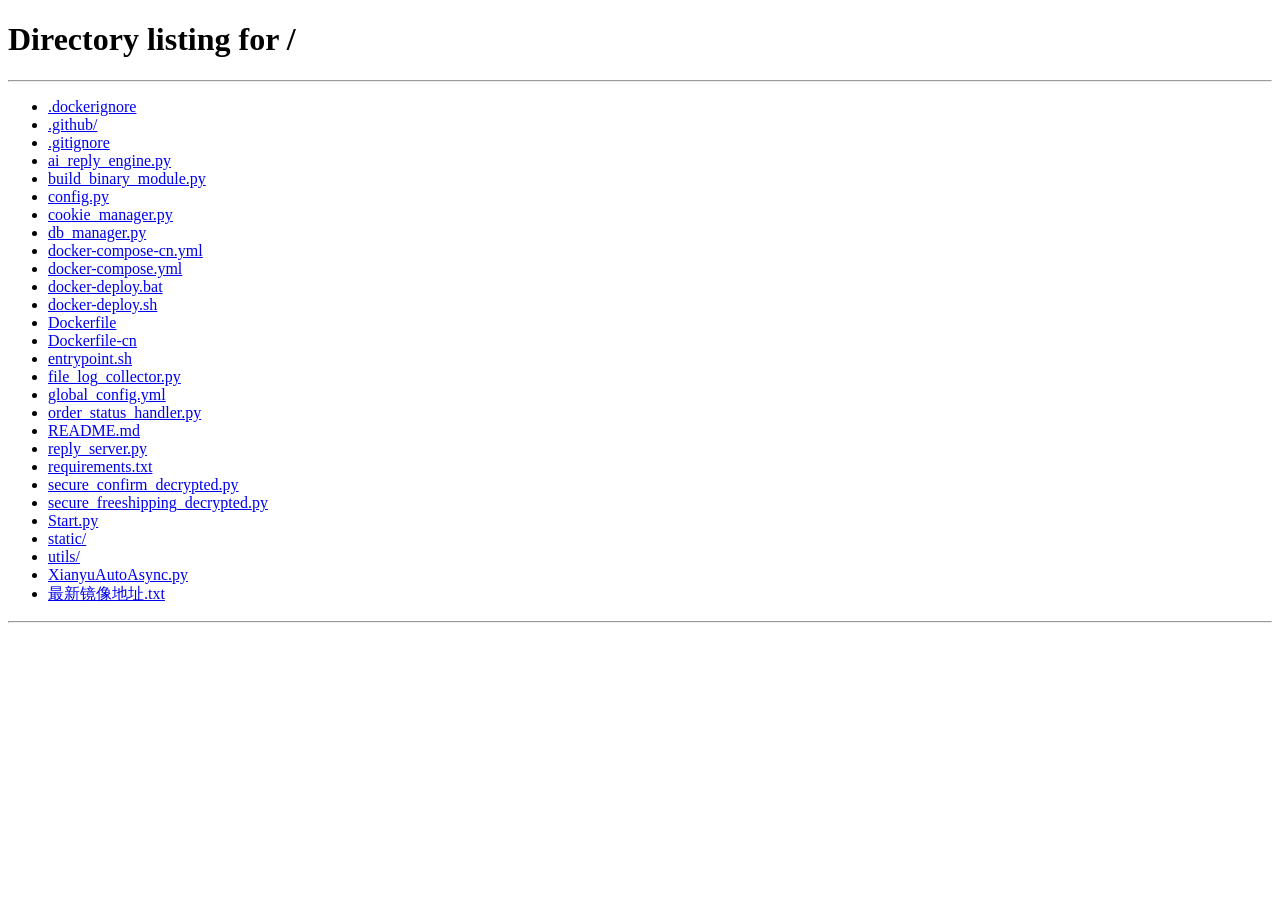
==== commit 6fb0d9bc: "Merge remote-tracking branch 'upstream/main'" ====
--- a/static/index.html
+++ b/static/index.html
@@ -4,7 +4,6 @@
   <meta charset="UTF-8" />
   <meta name="viewport" content="width=device-width, initial-scale=1.0">
   <title>闲鱼自动回复管理系统</title>
-  <link rel="shortcut icon" href="https://img.alicdn.com/tfs/TB19WObTNv1gK0jSZFFXXb0sXXa-144-144.png">
   <link rel="stylesheet" href="/static/lib/bootstrap/bootstrap.min.css">
   <link rel="stylesheet" href="/static/lib/bootstrap-icons/bootstrap-icons.css">
   
@@ -113,6 +112,12 @@
           <a href="#" class="nav-link" onclick="showSection('logs')">
             <i class="bi bi-file-text-fill"></i>
             系统日志
+          </a>
+        </div>
+        <div class="nav-item">
+          <a href="#" class="nav-link" onclick="showSection('risk-control-logs')">
+            <i class="bi bi-shield-exclamation"></i>
+            风控日志
           </a>
         </div>
         <div class="nav-item">
@@ -156,7 +161,11 @@
             </h2>
             <p class="text-muted mb-0">系统概览和统计信息</p>
           </div>
-          <div class="version-info">
+          <div class="version-info d-flex gap-2">
+            <span class="badge bg-primary" id="projectUsers" style="cursor: pointer;" onclick="showProjectStats()" title="点击查看详细统计">
+              <i class="bi bi-people me-1"></i>
+              使用人数: <span id="totalUsers">加载中...</span>
+            </span>
             <span class="badge bg-secondary" id="systemVersion">
               <i class="bi bi-info-circle me-1"></i>
               版本: <span id="versionNumber">加载中...</span>
@@ -249,13 +258,13 @@
                     <i class="bi bi-qr-code me-2"></i>
                     <span class="fw-bold">扫码登录</span>
                     <br>
-                    <small class="opacity-75">不推荐，一般都不成功</small>
+                    <small class="opacity-75">推荐方式</small>
                   </button>
                   <button type="button" class="btn btn-outline-secondary btn-lg flex-fill manual-input-btn" onclick="toggleManualInput()" style="max-width: 300px;">
                     <i class="bi bi-keyboard me-2"></i>
                     <span class="fw-bold">手动输入</span>
                     <br>
-                    <small class="opacity-75">推荐方式，使用消息界面的cookie</small>
+                    <small class="opacity-75">使用消息界面的cookie</small>
                   </button>
                 </div>
               </div>
@@ -320,7 +329,7 @@
                       <i class="bi bi-question-circle ms-1"
                          data-bs-toggle="tooltip"
                          data-bs-placement="top"
-                         title="检测到手动发出消息后，自动回复暂停的时间长度（分钟）。如果在暂停期间再次手动发出消息，会重新开始计时。"></i>
+                         title="检测到手动发出消息后，自动回复暂停的时间长度（分钟）。设置为0表示不暂停。如果在暂停期间再次手动发出消息，会重新开始计时。"></i>
                     </th>
                     <th style="width: 18%">操作</th>
                   </tr>
@@ -633,7 +642,9 @@
               <option value="">所有状态</option>
               <option value="processing">处理中</option>
               <option value="processed">已处理</option>
+              <option value="shipped">已发货</option>
               <option value="completed">已完成</option>
+              <option value="cancelled">已关闭</option>
               <option value="unknown">未知</option>
             </select>
           </div>
@@ -961,7 +972,7 @@
                         <th>商品关键字</th>
                         <th>匹配卡券</th>
                         <th>卡券类型</th>
-                        <th>发货数量</th>
+                        <!-- <th>发货数量</th> 隐藏发货数量列 -->
                         <th>状态</th>
                         <th>已发货次数</th>
                         <th>操作</th>
@@ -1379,6 +1390,131 @@
       </div>
     </div>
 
+    <!-- 风控日志内容 -->
+    <div id="risk-control-logs-section" class="content-section">
+      <div class="content-header">
+        <h2 class="mb-0">
+          <i class="bi bi-shield-exclamation me-2"></i>
+          风控日志
+        </h2>
+        <p class="text-muted mb-0">查看滑块验证等风控事件的处理记录</p>
+      </div>
+
+      <div class="content-body">
+        <!-- 风控日志控制面板 -->
+        <div class="card mb-4">
+          <div class="card-header">
+            <h5 class="mb-0">
+              <i class="bi bi-funnel me-2"></i>
+              筛选条件
+            </h5>
+          </div>
+          <div class="card-body">
+            <div class="row align-items-center">
+              <div class="col-md-4">
+                <label class="form-label">账号筛选</label>
+                <select class="form-select" id="riskLogCookieFilter" onchange="loadRiskControlLogs()">
+                  <option value="">全部账号</option>
+                </select>
+              </div>
+              <div class="col-md-3">
+                <label class="form-label">显示数量</label>
+                <select class="form-select" id="riskLogLimit" onchange="loadRiskControlLogs()">
+                  <option value="50">50条</option>
+                  <option value="100" selected>100条</option>
+                  <option value="200">200条</option>
+                  <option value="500">500条</option>
+                </select>
+              </div>
+              <div class="col-md-3">
+                <label class="form-label">处理状态</label>
+                <div class="d-flex gap-2 flex-wrap">
+                  <span class="badge bg-secondary filter-badge active" data-status="" onclick="filterRiskLogsByStatus('')">
+                    全部
+                  </span>
+                  <span class="badge bg-warning filter-badge" data-status="processing" onclick="filterRiskLogsByStatus('processing')">
+                    处理中
+                  </span>
+                  <span class="badge bg-success filter-badge" data-status="success" onclick="filterRiskLogsByStatus('success')">
+                    成功
+                  </span>
+                  <span class="badge bg-danger filter-badge" data-status="failed" onclick="filterRiskLogsByStatus('failed')">
+                    失败
+                  </span>
+                </div>
+              </div>
+              <div class="col-md-2">
+                <label class="form-label">&nbsp;</label>
+                <div class="d-grid">
+                  <button class="btn btn-primary" onclick="loadRiskControlLogs()">
+                    <i class="bi bi-arrow-clockwise"></i> 刷新
+                  </button>
+                </div>
+              </div>
+            </div>
+          </div>
+        </div>
+
+        <!-- 风控日志列表 -->
+        <div class="card">
+          <div class="card-header d-flex justify-content-between align-items-center">
+            <h5 class="mb-0">
+              <i class="bi bi-list-ul me-2"></i>
+              风控日志记录
+            </h5>
+            <div class="d-flex gap-2">
+              <span id="riskLogCount" class="badge bg-info">总计: 0 条</span>
+              <button class="btn btn-sm btn-outline-danger" onclick="clearRiskControlLogs()" title="清空日志">
+                <i class="bi bi-trash"></i> 清空
+              </button>
+            </div>
+          </div>
+          <div class="card-body p-0">
+            <div id="loadingRiskLogs" class="text-center py-4">
+              <div class="spinner-border" role="status">
+                <span class="visually-hidden">加载中...</span>
+              </div>
+              <p class="mt-2">正在加载风控日志...</p>
+            </div>
+            <div id="riskLogContainer" style="display: none;">
+              <div class="table-responsive">
+                <table class="table table-hover mb-0">
+                  <thead class="table-light">
+                    <tr>
+                      <th width="120">时间</th>
+                      <th width="100">账号</th>
+                      <th width="100">事件类型</th>
+                      <th width="80">状态</th>
+                      <th>事件描述</th>
+                      <th>处理结果</th>
+                      <th width="80">操作</th>
+                    </tr>
+                  </thead>
+                  <tbody id="riskLogTableBody">
+                  </tbody>
+                </table>
+              </div>
+            </div>
+            <div id="noRiskLogs" class="text-center py-4" style="display: none;">
+              <i class="bi bi-shield-exclamation" style="font-size: 3rem; color: #ccc;"></i>
+              <p class="mt-2 text-muted">暂无风控日志数据</p>
+            </div>
+          </div>
+        </div>
+
+        <!-- 分页控件 -->
+        <div class="d-flex justify-content-between align-items-center mt-3">
+          <div class="text-muted">
+            <span id="riskLogPaginationInfo">显示第 0-0 条，共 0 条记录</span>
+          </div>
+          <nav>
+            <ul class="pagination pagination-sm mb-0" id="riskLogPagination">
+            </ul>
+          </nav>
+        </div>
+      </div>
+    </div>
+
     <!-- 商品搜索内容 -->
     <div id="item-search-section" class="content-section">
       <div class="content-header">
@@ -1575,6 +1711,94 @@
                     <i class="bi bi-check-circle me-1"></i>应用主题
                   </button>
                 </form>
+              </div>
+            </div>
+          </div>
+        </div>
+
+        <!-- API安全设置 (仅管理员可见) -->
+        <div id="api-security-settings" class="row mt-4" style="display: none;">
+          <div class="col-md-12">
+            <div class="card">
+              <div class="card-header">
+                <i class="bi bi-shield-check me-2"></i>API安全设置
+                <span class="badge bg-warning ms-2">管理员专用</span>
+              </div>
+              <div class="card-body">
+                <div class="row">
+                  <!-- QQ回复消息秘钥 -->
+                  <div class="col-md-6">
+                    <div class="mb-3">
+                      <label for="qqReplySecretKey" class="form-label">
+                        <i class="bi bi-key me-1"></i>
+                        <strong>QQ回复消息API秘钥</strong>
+                      </label>
+                      <div class="input-group">
+                        <input type="password" class="form-control" id="qqReplySecretKey"
+                               placeholder="请输入QQ回复消息API秘钥">
+                        <button class="btn btn-outline-secondary" type="button" onclick="togglePasswordVisibility('qqReplySecretKey')">
+                          <i class="bi bi-eye" id="qqReplySecretKey-icon"></i>
+                        </button>
+                      </div>
+                      <div class="form-text">
+                        <i class="bi bi-info-circle me-1"></i>
+                        用于验证 <code>/send-message</code> API接口的访问权限，确保只有授权的应用可以发送消息
+                      </div>
+                    </div>
+                  </div>
+
+                  <!-- 秘钥操作 -->
+                  <div class="col-md-6">
+                    <div class="mb-3">
+                      <label class="form-label">
+                        <i class="bi bi-tools me-1"></i>
+                        <strong>秘钥管理</strong>
+                      </label>
+                      <div class="d-grid gap-2">
+                        <button type="button" class="btn btn-success" onclick="generateRandomSecretKey()">
+                          <i class="bi bi-arrow-clockwise me-1"></i>生成随机秘钥
+                        </button>
+                        <button type="button" class="btn btn-primary" onclick="updateQQReplySecretKey()">
+                          <i class="bi bi-check-circle me-1"></i>保存秘钥
+                        </button>
+                      </div>
+                      <div class="form-text mt-2">
+                        <i class="bi bi-exclamation-triangle me-1 text-warning"></i>
+                        修改秘钥后，所有使用该API的应用都需要更新配置
+                      </div>
+                    </div>
+                  </div>
+                </div>
+
+                <!-- 状态显示 -->
+                <div id="qqReplySecretStatus" class="mt-3" style="display: none;">
+                  <div class="alert alert-info mb-0">
+                    <i class="bi bi-info-circle me-2"></i>
+                    <span id="qqReplySecretStatusText"></span>
+                  </div>
+                </div>
+
+                <!-- API使用说明 -->
+                <div class="mt-4">
+                  <h6 class="mb-3">
+                    <i class="bi bi-book me-2"></i>API使用说明
+                  </h6>
+                  <div class="bg-light p-3 rounded">
+                    <p class="mb-2"><strong>接口地址：</strong> <code>POST /send-message</code></p>
+                    <p class="mb-2"><strong>请求参数：</strong></p>
+                    <pre class="mb-2"><code>{
+  "api_key": "您的秘钥",
+  "cookie_id": "账号ID",
+  "chat_id": "聊天ID",
+  "to_user_id": "目标用户ID",
+  "message": "消息内容"
+}</code></pre>
+                    <p class="mb-0">
+                      <i class="bi bi-lightbulb me-1 text-warning"></i>
+                      <strong>提示：</strong>请妥善保管API秘钥，避免泄露给未授权的第三方
+                    </p>
+                  </div>
+                </div>
               </div>
             </div>
           </div>
@@ -2707,11 +2931,8 @@
                 <option value="">请选择卡券</option>
               </select>
             </div>
-            <div class="mb-3">
-              <label class="form-label">发货数量</label>
-              <input type="number" class="form-control" id="deliveryCount" value="1" min="1" max="10">
-              <small class="form-text text-muted">每次发货的数量</small>
-            </div>
+            <!-- 隐藏发货数量字段，默认为1 -->
+            <input type="hidden" id="deliveryCount" value="1">
             <div class="mb-3">
               <div class="form-check">
                 <input class="form-check-input" type="checkbox" id="ruleEnabled" checked>
@@ -2759,11 +2980,8 @@
                 <option value="">请选择卡券</option>
               </select>
             </div>
-            <div class="mb-3">
-              <label class="form-label">发货数量</label>
-              <input type="number" class="form-control" id="editDeliveryCount" value="1" min="1" max="10">
-              <small class="form-text text-muted">每次发货的数量</small>
-            </div>
+            <!-- 隐藏发货数量字段，默认为1 -->
+            <input type="hidden" id="editDeliveryCount" value="1">
             <div class="mb-3">
               <div class="form-check">
                 <input class="form-check-input" type="checkbox" id="editRuleEnabled">
@@ -3297,5 +3515,73 @@
     </div>
   </div>
 
+  <!-- 账号编辑模态框 -->
+  <div class="modal fade" id="accountEditModal" tabindex="-1">
+    <div class="modal-dialog modal-lg">
+      <div class="modal-content">
+        <div class="modal-header">
+          <h5 class="modal-title">
+            <i class="bi bi-pencil-square me-2"></i>
+            编辑账号信息 - <span id="editAccountIdDisplay"></span>
+          </h5>
+          <button type="button" class="btn-close" data-bs-dismiss="modal"></button>
+        </div>
+        <div class="modal-body">
+          <form id="accountEditForm">
+            <input type="hidden" id="editAccountId">
+            
+            <div class="mb-3">
+              <label class="form-label">Cookie <span class="text-danger">*</span></label>
+              <textarea class="form-control" id="editAccountCookie" rows="3" placeholder="输入Cookie值" required></textarea>
+              <div class="form-text">账号的Cookie值，用于身份认证</div>
+            </div>
+            
+            <div class="mb-3">
+              <label class="form-label">用户名</label>
+              <input type="text" class="form-control" id="editAccountUsername" placeholder="输入用户名（可选）">
+              <div class="form-text">用于密码登录的用户名</div>
+            </div>
+            
+            <div class="mb-3">
+              <label class="form-label">密码</label>
+              <input type="password" class="form-control" id="editAccountPassword" placeholder="输入密码（可选）">
+              <div class="form-text">用于密码登录的密码</div>
+            </div>
+            
+            <div class="mb-3">
+              <div class="form-check form-switch">
+                <input class="form-check-input" type="checkbox" id="editAccountShowBrowser">
+                <label class="form-check-label" for="editAccountShowBrowser">
+                  显示浏览器
+                  <i class="bi bi-info-circle text-info ms-1" data-bs-toggle="tooltip" title="使用用户名密码登录的时候浏览器可见，仅限Windows源码部署打开该开关"></i>
+                </label>
+              </div>
+              <div class="form-text text-warning">
+                <i class="bi bi-exclamation-triangle me-1"></i>
+                使用用户名密码登录的时候浏览器可见，仅限Windows源码部署打开该开关，开关打开密码登录会停留5分钟，防止第一次登录需要人脸，成功一次之后后续可关闭开关
+              </div>
+            </div>
+            
+            <div class="alert alert-info">
+              <i class="bi bi-info-circle me-2"></i>
+              <strong>提示：</strong>
+              <ul class="mb-0 mt-2">
+                <li>Cookie是必填项，其他字段可选</li>
+                <li>配置用户名和密码后，系统可自动通过密码登录刷新Cookie</li>
+                <li>使用用户名密码登录的时候浏览器可见，仅限Windows源码部署打开该开关，开关打开密码登录会停留5分钟，防止第一次登录需要人脸，成功一次之后后续可关闭开关</li>
+              </ul>
+            </div>
+          </form>
+        </div>
+        <div class="modal-footer">
+          <button type="button" class="btn btn-secondary" data-bs-dismiss="modal">取消</button>
+          <button type="button" class="btn btn-primary" onclick="saveAccountEdit()">
+            <i class="bi bi-check-lg me-1"></i>保存
+          </button>
+        </div>
+      </div>
+    </div>
+  </div>
+
 </body>
 </html>
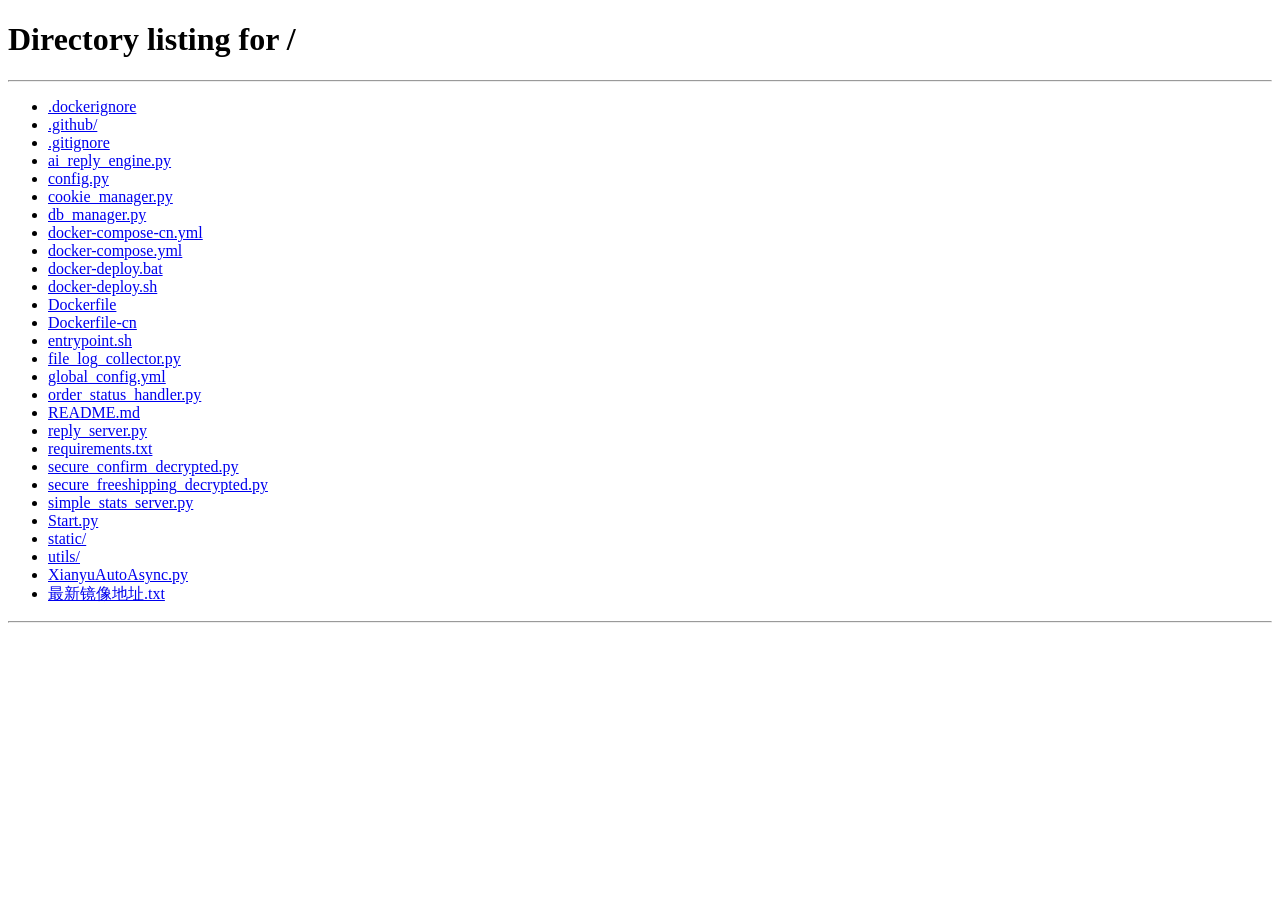
==== commit 94ea4dce: "Merge remote-tracking branch 'upstream/main'" ====
--- a/static/index.html
+++ b/static/index.html
@@ -602,7 +602,7 @@
                         placeholder="请输入商品回复内容..."></textarea>
               <div class="form-text">
                 <i class="bi bi-info-circle me-1"></i>
-                请输入商品的自动回复内容，用户购买后将收到该回复。
+                请输入商品的自动回复内容。
               </div>
             </div>
           </form>
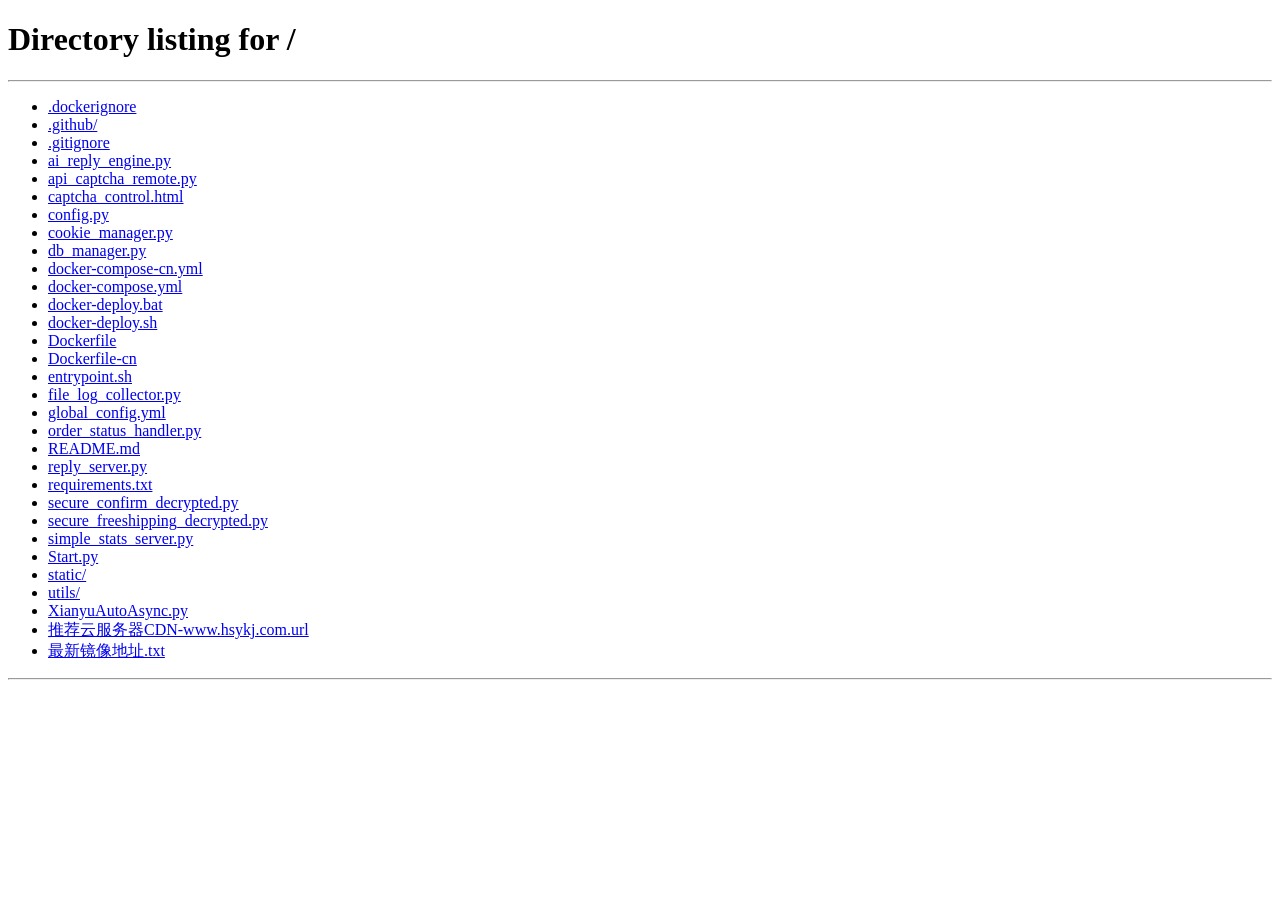
==== commit 8d1ceebb: "Merge remote-tracking branch 'upstream/main'" ====
--- a/static/index.html
+++ b/static/index.html
@@ -260,6 +260,12 @@
                     <br>
                     <small class="opacity-75">推荐方式</small>
                   </button>
+                  <button type="button" class="btn btn-outline-primary btn-lg flex-fill password-login-btn" onclick="togglePasswordLogin()" style="max-width: 300px;">
+                    <i class="bi bi-key me-2"></i>
+                    <span class="fw-bold">账号密码登录</span>
+                    <br>
+                    <small class="opacity-75">使用账号和密码登录</small>
+                  </button>
                   <button type="button" class="btn btn-outline-secondary btn-lg flex-fill manual-input-btn" onclick="toggleManualInput()" style="max-width: 300px;">
                     <i class="bi bi-keyboard me-2"></i>
                     <span class="fw-bold">手动输入</span>
@@ -268,6 +274,44 @@
                   </button>
                 </div>
               </div>
+            </div>
+
+            <!-- 账号密码登录表单（默认隐藏） -->
+            <div id="passwordLoginForm" style="display: none;">
+              <div class="alert alert-info">
+                <i class="bi bi-info-circle me-2"></i>
+                <strong>提示：</strong>使用账号密码登录，系统将自动获取Cookie。登录过程可能需要处理滑块验证，请耐心等待。
+              </div>
+              <form id="passwordLoginFormElement" class="row g-3">
+                <div class="col-md-4">
+                  <label for="passwordLoginAccountId" class="form-label">账号ID</label>
+                  <input type="text" class="form-control" id="passwordLoginAccountId" placeholder="唯一标识" required>
+                </div>
+                <div class="col-md-4">
+                  <label for="passwordLoginAccount" class="form-label">登录账号</label>
+                  <input type="text" class="form-control" id="passwordLoginAccount" placeholder="手机号或邮箱" required>
+                </div>
+                <div class="col-md-4">
+                  <label for="passwordLoginPassword" class="form-label">登录密码</label>
+                  <input type="password" class="form-control" id="passwordLoginPassword" placeholder="请输入密码" required>
+                </div>
+                <div class="col-12">
+                  <div class="form-check">
+                    <input class="form-check-input" type="checkbox" id="passwordLoginShowBrowser" value="1">
+                    <label class="form-check-label" for="passwordLoginShowBrowser">
+                      显示浏览器窗口（如果使用服务器，请勿打开该开关，会导致登录失败）
+                    </label>
+                  </div>
+                </div>
+                <div class="col-12">
+                  <button type="submit" class="btn btn-primary">
+                    <i class="bi bi-box-arrow-in-right me-1"></i>开始登录
+                  </button>
+                  <button type="button" class="btn btn-secondary ms-2" onclick="togglePasswordLogin()">
+                    <i class="bi bi-x-circle me-1"></i>取消
+                  </button>
+                </div>
+              </form>
             </div>
 
             <!-- 手动输入表单（默认隐藏） -->
@@ -1273,10 +1317,13 @@
       <div class="content-body">
         <!-- 日志控制面板 -->
         <div class="card mb-4">
-          <div class="card-header">
+          <div class="card-header d-flex justify-content-between align-items-center">
             <h5 class="mb-0">
               <i class="bi bi-sliders"></i> 日志控制
             </h5>
+            <button class="btn btn-sm btn-primary" onclick="openLogExportModal()">
+              <i class="bi bi-box-arrow-up-right me-1"></i>导出日志
+            </button>
           </div>
           <div class="card-body">
             <div class="row align-items-center">
@@ -1385,6 +1432,51 @@
               <i class="bi bi-file-text" style="font-size: 3rem; color: #ccc;"></i>
               <p class="mt-2 text-muted">暂无日志数据</p>
             </div>
+          </div>
+        </div>
+      </div>
+    </div>
+
+    <!-- 导出日志模态框 -->
+    <div class="modal fade" id="exportLogModal" tabindex="-1" aria-labelledby="exportLogModalLabel" aria-hidden="true">
+      <div class="modal-dialog modal-lg">
+        <div class="modal-content">
+          <div class="modal-header">
+            <h5 class="modal-title" id="exportLogModalLabel">
+              <i class="bi bi-box-arrow-down me-2"></i>导出系统日志
+            </h5>
+            <button type="button" class="btn-close" data-bs-dismiss="modal" aria-label="Close"></button>
+          </div>
+          <div class="modal-body">
+            <div class="d-flex justify-content-between align-items-center flex-wrap gap-2 mb-3">
+              <div class="text-muted small">
+                选择要导出的日志文件，可用于排查问题或备份。
+              </div>
+              <button type="button" class="btn btn-sm btn-outline-secondary" onclick="refreshLogFileList()">
+                <i class="bi bi-arrow-clockwise me-1"></i>刷新列表
+              </button>
+            </div>
+
+            <div id="logFileLoading" class="text-center py-4">
+              <div class="spinner-border" role="status">
+                <span class="visually-hidden">加载中...</span>
+              </div>
+              <p class="mt-2 text-muted">正在加载日志文件列表...</p>
+            </div>
+
+            <div id="logFileError" class="alert alert-danger d-none" role="alert"></div>
+
+            <div id="logFileEmpty" class="text-center text-muted py-4 d-none">
+              <i class="bi bi-file-earmark-text mb-2" style="font-size: 2rem;"></i>
+              <p class="mb-0">暂无日志文件</p>
+            </div>
+
+            <div class="list-group" id="logFileList"></div>
+          </div>
+          <div class="modal-footer">
+            <button type="button" class="btn btn-secondary" data-bs-dismiss="modal">
+              <i class="bi bi-x-circle me-1"></i>关闭
+            </button>
           </div>
         </div>
       </div>
@@ -3583,5 +3675,44 @@
     </div>
   </div>
 
+  <!-- 滑块验证模态框 -->
+  <div class="modal fade" id="captchaVerifyModal" tabindex="-1" data-bs-backdrop="static" data-bs-keyboard="false">
+    <div class="modal-dialog modal-xl modal-dialog-centered">
+      <div class="modal-content">
+        <div class="modal-header bg-warning">
+          <h5 class="modal-title">
+            <i class="bi bi-shield-exclamation me-2"></i>
+            需要滑块验证
+          </h5>
+        </div>
+        <div class="modal-body p-0">
+          <div class="alert alert-info m-3 mb-0">
+            <i class="bi bi-info-circle me-2"></i>
+            <strong>提示：</strong>检测到滑块验证，请完成滑块验证后继续搜索。验证成功后将自动关闭此窗口。
+          </div>
+          <iframe id="captchaIframe" 
+                  style="width: 100%; height: 600px; border: none;"
+                  sandbox="allow-same-origin allow-scripts allow-forms">
+          </iframe>
+          <div id="captchaLoadingIndicator" class="text-center py-5">
+            <div class="spinner-border text-primary mb-3" role="status">
+              <span class="visually-hidden">加载中...</span>
+            </div>
+            <p class="text-muted">正在加载滑块验证...</p>
+          </div>
+        </div>
+      </div>
+    </div>
+  </div>
+
+  <!-- 底部赞助商信息 -->
+  <footer class="text-center py-3 mt-5" style="background-color: #f8f9fa; border-top: 1px solid #dee2e6;">
+    <div class="container">
+      <p class="mb-0 text-muted">
+        <small>赞助商：划算云服务器 <a href="https://www.hsykj.com" target="_blank" class="text-decoration-none">www.hsykj.com</a></small>
+      </p>
+    </div>
+  </footer>
+
 </body>
 </html>
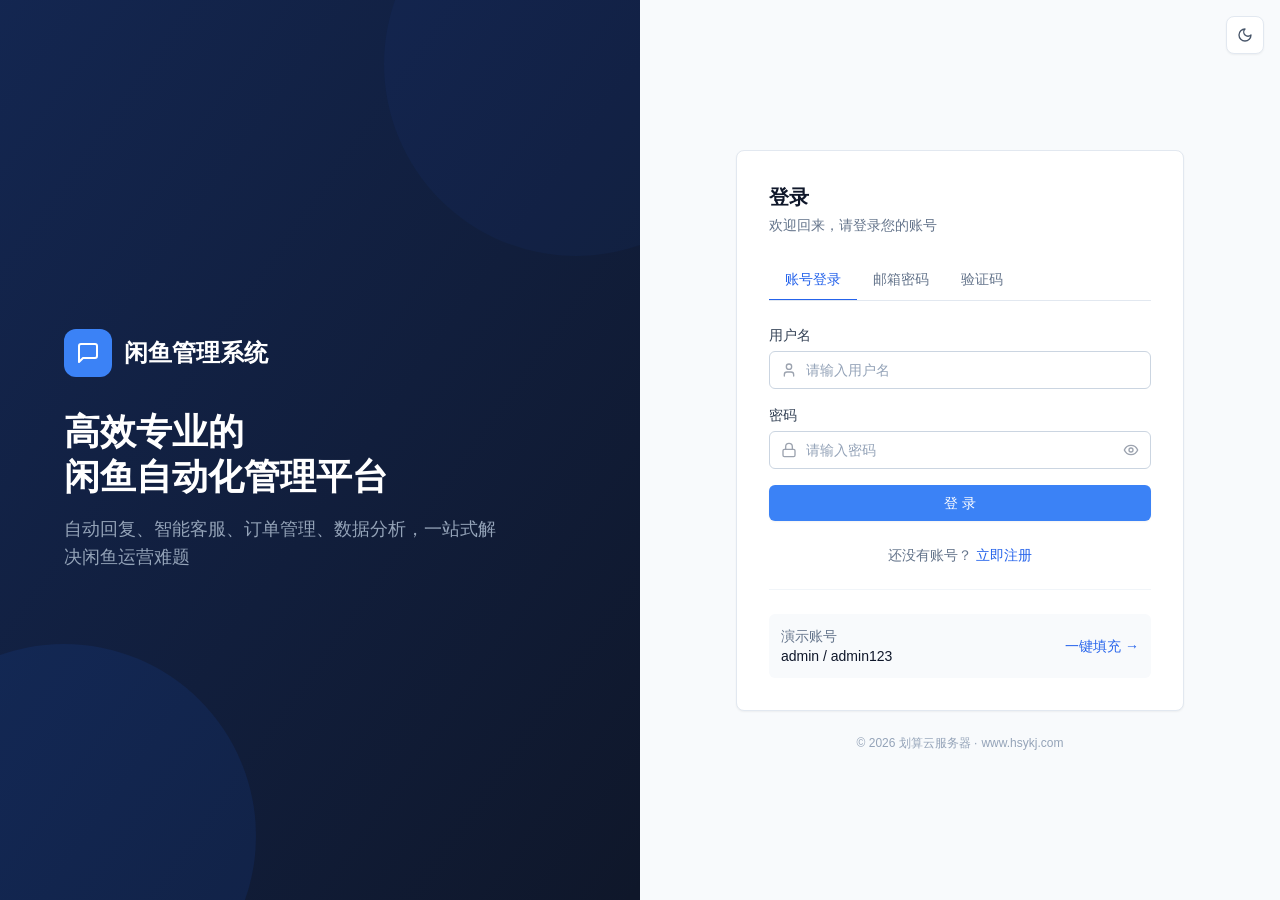
==== commit 32de43b1: "Merge remote-tracking branch 'upstream/main'" ====
--- a/static/index.html
+++ b/static/index.html
@@ -1,3718 +1,28 @@
-<!DOCTYPE html>
-<html lang="zh-CN">
-<head>
-  <meta charset="UTF-8" />
-  <meta name="viewport" content="width=device-width, initial-scale=1.0">
-  <title>闲鱼自动回复管理系统</title>
-  <link rel="stylesheet" href="/static/lib/bootstrap/bootstrap.min.css">
-  <link rel="stylesheet" href="/static/lib/bootstrap-icons/bootstrap-icons.css">
-  
-  <link rel="stylesheet" href="/static/css/app.css">
-</head>
-<body>
-  <!-- 移动端菜单切换按钮 -->
-  <button class="mobile-toggle" onclick="toggleSidebar()">
-    <i class="bi bi-list"></i>
-  </button>
-
-  <!-- 侧边栏 -->
-  <div class="sidebar" id="sidebar">
-    <div class="sidebar-header">
-      <a href="#" class="sidebar-brand">
-        <i class="bi bi-chat-dots-fill me-2"></i>
-        闲鱼管理系统
-      </a>
-    </div>
-    <nav class="sidebar-nav">
-      <div class="nav-item">
-        <a href="#" class="nav-link active" onclick="showSection('dashboard')">
-          <i class="bi bi-speedometer2"></i>
-          仪表盘
-        </a>
-      </div>
-      <div class="nav-item">
-        <a href="#" class="nav-link" onclick="showSection('accounts')">
-          <i class="bi bi-person-circle"></i>
-          账号管理
-        </a>
-      </div>
-      <div class="nav-item">
-        <a href="#" class="nav-link" onclick="showSection('items')">
-          <i class="bi bi-box-seam"></i>
-          商品管理
-        </a>
-      </div>
-      <div class="nav-item">
-        <a href="#" class="nav-link" onclick="showSection('orders')">
-          <i class="bi bi-receipt-cutoff"></i>
-          订单管理
-        </a>
-      </div>
-      <div class="nav-item">
-        <a href="#" class="nav-link" onclick="showSection('auto-reply')">
-          <i class="bi bi-chat-left-text"></i>
-          自动回复
-        </a>
-      </div>
-      <div class="nav-item">
-        <a href="#" class="nav-link" onclick="showSection('items-reply')">
-          <i class="bi bi-chat-left-text"></i>
-          指定商品回复
-        </a>
-      </div>
-      <div class="nav-item">
-        <a href="#" class="nav-link" onclick="showSection('cards')">
-          <i class="bi bi-credit-card"></i>
-          卡券管理
-        </a>
-      </div>
-      <div class="nav-item">
-        <a href="#" class="nav-link" onclick="showSection('auto-delivery')">
-          <i class="bi bi-truck"></i>
-          自动发货
-        </a>
-      </div>
-      <div class="nav-item">
-        <a href="#" class="nav-link" onclick="showSection('notification-channels')">
-          <i class="bi bi-bell"></i>
-          通知渠道
-        </a>
-      </div>
-      <div class="nav-item">
-        <a href="#" class="nav-link" onclick="showSection('message-notifications')">
-          <i class="bi bi-chat-dots"></i>
-          消息通知
-        </a>
-      </div>
-      <div class="nav-item">
-        <a href="#" class="nav-link" onclick="showSection('item-search')">
-          <i class="bi bi-search"></i>
-          商品搜索
-        </a>
-      </div>
-      <div class="nav-item">
-        <a href="#" class="nav-link" onclick="showSection('system-settings')">
-          <i class="bi bi-gear"></i>
-          系统设置
-        </a>
-      </div>
-
-      <!-- 管理员专用菜单 -->
-      <div id="adminMenuSection" style="display: none;">
-        <div class="nav-divider mt-3 mb-2">
-          <small class="text-white-50">管理员功能</small>
-        </div>
-        <div class="nav-item">
-          <a href="#" class="nav-link" onclick="showSection('user-management')">
-            <i class="bi bi-people"></i>
-            用户管理
-          </a>
-        </div>
-        <div class="nav-item">
-          <a href="#" class="nav-link" onclick="showSection('logs')">
-            <i class="bi bi-file-text-fill"></i>
-            系统日志
-          </a>
-        </div>
-        <div class="nav-item">
-          <a href="#" class="nav-link" onclick="showSection('risk-control-logs')">
-            <i class="bi bi-shield-exclamation"></i>
-            风控日志
-          </a>
-        </div>
-        <div class="nav-item">
-          <a href="#" class="nav-link" onclick="showSection('data-management')">
-            <i class="bi bi-database"></i>
-            数据管理
-          </a>
-        </div>
-      </div>
-
-      <div class="nav-item">
-        <a href="#" class="nav-link" onclick="showSection('about')">
-          <i class="bi bi-info-circle"></i>
-          关于
-        </a>
-      </div>
-
-      <!-- 底部分隔符 -->
-      <div class="nav-divider mt-3 mb-2">
-        <small class="text-white-50">系统操作</small>
-      </div>
-      <div class="nav-item">
-        <a href="#" class="nav-link" onclick="logout()">
-          <i class="bi bi-box-arrow-right"></i>
-          登出
-        </a>
-      </div>
-    </nav>
-  </div>
-
-  <!-- 主内容区域 -->
-  <div class="main-content">
-    <!-- 仪表盘内容 -->
-    <div id="dashboard-section" class="content-section active">
-      <div class="content-header">
-        <div class="d-flex justify-content-between align-items-center">
-          <div>
-            <h2 class="mb-0">
-              <i class="bi bi-speedometer2 me-2"></i>
-              仪表盘
-            </h2>
-            <p class="text-muted mb-0">系统概览和统计信息</p>
-          </div>
-          <div class="version-info d-flex gap-2">
-            <span class="badge bg-primary" id="projectUsers" style="cursor: pointer;" onclick="showProjectStats()" title="点击查看详细统计">
-              <i class="bi bi-people me-1"></i>
-              使用人数: <span id="totalUsers">加载中...</span>
-            </span>
-            <span class="badge bg-secondary" id="systemVersion">
-              <i class="bi bi-info-circle me-1"></i>
-              版本: <span id="versionNumber">加载中...</span>
-            </span>
-          </div>
-        </div>
-      </div>
-      <div class="content-body">
-        <div class="dashboard-stats">
-          <div class="stat-card">
-            <div class="stat-icon primary">
-              <i class="bi bi-person-circle"></i>
-            </div>
-            <div class="stat-number" id="totalAccounts">0</div>
-            <div class="stat-label">总账号数</div>
-          </div>
-          <div class="stat-card">
-            <div class="stat-icon success">
-              <i class="bi bi-chat-left-text"></i>
-            </div>
-            <div class="stat-number" id="totalKeywords">0</div>
-            <div class="stat-label">总关键词数</div>
-          </div>
-          <div class="stat-card">
-            <div class="stat-icon warning">
-              <i class="bi bi-activity"></i>
-            </div>
-            <div class="stat-number" id="activeAccounts">0</div>
-            <div class="stat-label">启用账号数</div>
-          </div>
-          <div class="stat-card">
-            <div class="stat-icon info">
-              <i class="bi bi-receipt-cutoff"></i>
-            </div>
-            <div class="stat-number" id="totalOrders">0</div>
-            <div class="stat-label">总订单数</div>
-          </div>
-        </div>
-
-        <!-- 账号详情列表 -->
-        <div class="card">
-          <div class="card-header">
-            <h5 class="mb-0">
-              <i class="bi bi-list-ul me-2"></i>
-              账号详情
-            </h5>
-          </div>
-          <div class="card-body p-0">
-            <div class="table-responsive">
-              <table class="table table-hover mb-0">
-                <thead>
-                  <tr>
-                    <th>账号ID</th>
-                    <th>关键词数量</th>
-                    <th>状态</th>
-                    <th>最后更新</th>
-                  </tr>
-                </thead>
-                <tbody id="dashboardAccountsList">
-                  <!-- 动态生成 -->
-                </tbody>
-              </table>
-            </div>
-          </div>
-        </div>
-      </div>
-    </div>
-
-    <!-- 账号管理内容 -->
-    <div id="accounts-section" class="content-section">
-      <div class="content-header">
-        <h2 class="mb-0">
-          <i class="bi bi-person-circle me-2"></i>
-          账号管理
-        </h2>
-        <p class="text-muted mb-0">管理闲鱼账号Cookie信息</p>
-      </div>
-      <div class="content-body">
-        <!-- 添加Cookie卡片 -->
-        <div class="card mb-4">
-          <div class="card-header">
-            <span><i class="bi bi-plus-circle me-2"></i>添加新账号</span>
-          </div>
-          <div class="card-body">
-            <!-- 添加方式选择 -->
-            <div class="row mb-4">
-              <div class="col-12">
-                <div class="d-grid gap-2 d-md-flex justify-content-md-center">
-                  <button type="button" class="btn btn-lg me-md-2 flex-fill qr-login-btn" onclick="showQRCodeLogin()" style="max-width: 300px;">
-                    <i class="bi bi-qr-code me-2"></i>
-                    <span class="fw-bold">扫码登录</span>
-                    <br>
-                    <small class="opacity-75">推荐方式</small>
-                  </button>
-                  <button type="button" class="btn btn-outline-primary btn-lg flex-fill password-login-btn" onclick="togglePasswordLogin()" style="max-width: 300px;">
-                    <i class="bi bi-key me-2"></i>
-                    <span class="fw-bold">账号密码登录</span>
-                    <br>
-                    <small class="opacity-75">使用账号和密码登录</small>
-                  </button>
-                  <button type="button" class="btn btn-outline-secondary btn-lg flex-fill manual-input-btn" onclick="toggleManualInput()" style="max-width: 300px;">
-                    <i class="bi bi-keyboard me-2"></i>
-                    <span class="fw-bold">手动输入</span>
-                    <br>
-                    <small class="opacity-75">使用消息界面的cookie</small>
-                  </button>
-                </div>
-              </div>
-            </div>
-
-            <!-- 账号密码登录表单（默认隐藏） -->
-            <div id="passwordLoginForm" style="display: none;">
-              <div class="alert alert-info">
-                <i class="bi bi-info-circle me-2"></i>
-                <strong>提示：</strong>使用账号密码登录，系统将自动获取Cookie。登录过程可能需要处理滑块验证，请耐心等待。
-              </div>
-              <form id="passwordLoginFormElement" class="row g-3">
-                <div class="col-md-4">
-                  <label for="passwordLoginAccountId" class="form-label">账号ID</label>
-                  <input type="text" class="form-control" id="passwordLoginAccountId" placeholder="唯一标识" required>
-                </div>
-                <div class="col-md-4">
-                  <label for="passwordLoginAccount" class="form-label">登录账号</label>
-                  <input type="text" class="form-control" id="passwordLoginAccount" placeholder="手机号或邮箱" required>
-                </div>
-                <div class="col-md-4">
-                  <label for="passwordLoginPassword" class="form-label">登录密码</label>
-                  <input type="password" class="form-control" id="passwordLoginPassword" placeholder="请输入密码" required>
-                </div>
-                <div class="col-12">
-                  <div class="form-check">
-                    <input class="form-check-input" type="checkbox" id="passwordLoginShowBrowser" value="1">
-                    <label class="form-check-label" for="passwordLoginShowBrowser">
-                      显示浏览器窗口（如果使用服务器，请勿打开该开关，会导致登录失败）
-                    </label>
-                  </div>
-                </div>
-                <div class="col-12">
-                  <button type="submit" class="btn btn-primary">
-                    <i class="bi bi-box-arrow-in-right me-1"></i>开始登录
-                  </button>
-                  <button type="button" class="btn btn-secondary ms-2" onclick="togglePasswordLogin()">
-                    <i class="bi bi-x-circle me-1"></i>取消
-                  </button>
-                </div>
-              </form>
-            </div>
-
-            <!-- 手动输入表单（默认隐藏） -->
-            <div id="manualInputForm" style="display: none;">
-              <div class="alert alert-info">
-                <i class="bi bi-info-circle me-2"></i>
-                <strong>提示：</strong>推荐使用扫码登录，更加安全便捷。如需手动输入，请确保Cookie信息的准确性。
-              </div>
-              <form id="addForm" class="row g-3">
-                <div class="col-md-3">
-                  <label for="cookieId" class="form-label">账号ID</label>
-                  <input type="text" class="form-control" id="cookieId" placeholder="唯一标识" required>
-                </div>
-                <div class="col-md-9">
-                  <label for="cookieValue" class="form-label">Cookie值</label>
-                  <input type="text" class="form-control" id="cookieValue" placeholder="完整Cookie字符串" required>
-                </div>
-                <div class="col-12">
-                  <button type="submit" class="btn btn-primary">
-                    <i class="bi bi-plus-lg me-1"></i>添加账号
-                  </button>
-                  <button type="button" class="btn btn-secondary ms-2" onclick="toggleManualInput()">
-                    <i class="bi bi-x-circle me-1"></i>取消
-                  </button>
-                </div>
-              </form>
-            </div>
-          </div>
-        </div>
-
-        <!-- Cookie列表卡片 -->
-        <div class="card">
-          <div class="card-header d-flex justify-content-between align-items-center">
-            <span><i class="bi bi-list-ul me-2"></i>账号列表</span>
-            <div class="btn-group">
-              <button class="btn btn-sm btn-outline-success" onclick="openDefaultReplyManager()">
-                <i class="bi bi-chat-text me-1"></i>默认回复管理
-              </button>
-              <button class="btn btn-sm btn-outline-primary" onclick="loadCookies()">
-                <i class="bi bi-arrow-clockwise me-1"></i>刷新
-              </button>
-            </div>
-          </div>
-          <div class="card-body p-0">
-            <div class="table-responsive">
-              <table class="table table-hover" id="cookieTable">
-                <thead>
-                  <tr>
-                    <th style="width: 9%">账号ID</th>
-                    <th style="width: 14%">Cookie值</th>
-                    <th style="width: 7%">关键词</th>
-                    <th style="width: 7%">状态</th>
-                    <th style="width: 8%">默认回复</th>
-                    <th style="width: 8%">AI回复</th>
-                    <th style="width: 9%">自动确认发货</th>
-                    <th style="width: 10%">备注</th>
-                    <th style="width: 10%">
-                      暂停时间
-                      <i class="bi bi-question-circle ms-1"
-                         data-bs-toggle="tooltip"
-                         data-bs-placement="top"
-                         title="检测到手动发出消息后，自动回复暂停的时间长度（分钟）。设置为0表示不暂停。如果在暂停期间再次手动发出消息，会重新开始计时。"></i>
-                    </th>
-                    <th style="width: 18%">操作</th>
-                  </tr>
-                </thead>
-                <tbody></tbody>
-              </table>
-            </div>
-          </div>
-        </div>
-      </div>
-    </div>
-
-    <!-- 商品管理内容 -->
-    <div id="items-section" class="content-section">
-      <div class="content-header">
-        <h2 class="mb-0">
-          <i class="bi bi-box-seam me-2"></i>
-          商品管理
-        </h2>
-        <p class="text-muted mb-0">管理各账号的商品信息</p>
-      </div>
-
-      <div class="content-body">
-        <!-- 筛选和搜索 -->
-        <div class="card mb-4">
-          <div class="card-body">
-            <div class="row align-items-end mb-3">
-              <div class="col-md-6">
-                <label for="itemCookieFilter" class="form-label">筛选账号</label>
-                <select class="form-select" id="itemCookieFilter" onchange="loadItemsByCookie()">
-                  <option value="">所有账号</option>
-                </select>
-              </div>
-
-              <div class="col-md-6">
-                <div class="d-flex justify-content-end align-items-end gap-2">
-                  <!-- 页码输入 -->
-                  <div class="d-flex align-items-center gap-2">
-                    <label for="pageNumber" class="form-label mb-0 text-nowrap">页码:</label>
-                    <input type="number" class="form-control" id="pageNumber" placeholder="页码" min="1" value="1" style="width: 80px;">
-                  </div>
-                  <div class="d-flex gap-2">
-                    <button class="btn btn-success" onclick="getAllItemsFromAccount()">
-                      <i class="bi bi-download me-1"></i>获取指定页
-                    </button>
-                    <button class="btn btn-warning" onclick="getAllItemsFromAccountAll()">
-                      <i class="bi bi-collection me-1"></i>获取所有页
-                    </button>
-                    <button class="btn btn-primary" onclick="refreshItems()">
-                      <i class="bi bi-arrow-clockwise me-1"></i>刷新
-                    </button>
-                  </div>
-                </div>
-              </div>
-            </div>
-
-            <!-- 搜索结果统计 -->
-            <div id="itemSearchStats" class="text-muted small" style="display: none;">
-              <i class="bi bi-search me-1"></i>
-              <span id="itemSearchStatsText"></span>
-            </div>
-          </div>
-        </div>
-
-        <!-- 商品列表 -->
-        <div class="card">
-          <div class="card-header d-flex justify-content-between align-items-center">
-            <div class="d-flex align-items-center gap-3">
-              <input type="text" class="form-control" id="itemSearchInput"
-                     placeholder="搜索商品标题或详情..." style="width: 300px;">
-              <h5 class="mb-0">商品列表(自动发货根据商品标题和商品详情匹配关键字)</h5>
-            </div>
-            <button class="btn btn-sm btn-outline-danger" onclick="batchDeleteItems()" id="batchDeleteBtn" disabled>
-              <i class="bi bi-trash"></i> 批量删除
-            </button>
-          </div>
-          <div class="card-body">
-            <!-- 搜索统计信息 -->
-            <div id="itemSearchStats" class="text-muted small mb-2" style="display: none;">
-              <i class="bi bi-search me-1"></i>
-              <span id="itemSearchStatsText"></span>
-            </div>
-            <div class="table-responsive">
-              <table class="table table-hover">
-                <thead>
-                  <tr>
-                    <th style="width: 5%">
-                      <input type="checkbox" id="selectAllItems" onchange="toggleSelectAll(this)">
-                    </th>
-                    <th style="width: 10%">账号ID</th>
-                    <th style="width: 10%">商品ID</th>
-                    <th style="width: 16%">商品标题</th>
-                    <th style="width: 18%">商品详情</th>
-                    <th style="width: 18%">商品价格</th>
-                    <th style="width: 8%">多规格</th>
-                    <th style="width: 8%">多数量发货</th>
-                    <th style="width: 10%">更新时间</th>
-                    <th style="width: 15%">操作</th>
-                  </tr>
-                </thead>
-                <tbody id="itemsTableBody">
-                  <tr>
-                    <td colspan="10" class="text-center text-muted">加载中...</td>
-                  </tr>
-                </tbody>
-              </table>
-            </div>
-          </div>
-
-          <!-- 分页控件 -->
-          <div class="card-footer" id="itemsPagination">
-            <div class="d-flex justify-content-between align-items-center">
-              <div class="text-muted small">
-                <span id="itemsPageInfo">显示第 1-10 条，共 0 条记录</span>
-              </div>
-              <div class="d-flex align-items-center gap-2">
-                <div class="btn-group" role="group">
-                  <button type="button" class="btn btn-outline-secondary btn-sm" id="itemsFirstPage" onclick="goToItemsPage(1)" disabled>
-                    <i class="bi bi-chevron-double-left"></i>
-                  </button>
-                  <button type="button" class="btn btn-outline-secondary btn-sm" id="itemsPrevPage" onclick="goToItemsPage(currentItemsPage - 1)" disabled>
-                    <i class="bi bi-chevron-left"></i>
-                  </button>
-                </div>
-
-                <div class="d-flex align-items-center gap-2 mx-2">
-                  <span class="text-muted small">第</span>
-                  <input type="number" class="form-control form-control-sm" id="itemsPageInput"
-                         style="width: 60px;" min="1" value="1">
-                  <span class="text-muted small">页，共 <span id="itemsTotalPages">0</span> 页</span>
-                </div>
-
-                <div class="btn-group" role="group">
-                  <button type="button" class="btn btn-outline-secondary btn-sm" id="itemsNextPage" onclick="goToItemsPage(currentItemsPage + 1)" disabled>
-                    <i class="bi bi-chevron-right"></i>
-                  </button>
-                  <button type="button" class="btn btn-outline-secondary btn-sm" id="itemsLastPage" onclick="goToItemsPage(totalItemsPages)" disabled>
-                    <i class="bi bi-chevron-double-right"></i>
-                  </button>
-                </div>
-
-                <select class="form-select form-select-sm ms-2" id="itemsPageSize" style="width: auto;">
-                  <option value="10">10条/页</option>
-                  <option value="20" selected>20条/页</option>
-                  <option value="50">50条/页</option>
-                  <option value="100">100条/页</option>
-                </select>
-              </div>
-            </div>
-          </div>
-        </div>
-      </div>
-    </div>
-
-     <!-- 指定商品自动管理内容 -->
-    <div id="items-reply-section" class="content-section">
-      <div class="content-header">
-        <h2 class="mb-0">
-          <i class="bi bi-box-seam me-2"></i>
-          商品回复管理
-        </h2>
-        <p class="text-muted mb-0">管理各账号的商品信息</p>
-      </div>
-
-      <div class="content-body">
-        <!-- Cookie筛选 -->
-        <div class="card mb-4">
-          <div class="card-body">
-            <div class="row align-items-end">
-              <div class="col-md-6">
-                <label for="itemCookieFilter" class="form-label">筛选账号</label>
-                <select class="form-select" id="itemReplayCookieFilter" onchange="loadItemsReplayByCookie()">
-                  <option value="">所有账号</option>
-                </select>
-              </div>
-              <div class="col-md-6">
-                <div class="d-flex justify-content-end align-items-end gap-2">
-                  <!-- 页码输入 -->
-                  <div class="d-flex align-items-center gap-2">
-                    <label for="pageNumber" class="form-label mb-0 text-nowrap">页码:</label>
-                    <input type="number" class="form-control" id="pageNumber" placeholder="页码" min="1" value="1" style="width: 80px;">
-                  </div>
-                  <div class="d-flex gap-2">
-                    <button class="btn btn-success" onclick="showItemReplayEdit()">
-                      添加商品回复
-                    </button>
-                    <button class="btn btn-primary" onclick="refreshItemReplayS()">
-                      <i class="bi bi-arrow-clockwise me-1"></i>刷新
-                    </button>
-                  </div>
-                </div>
-              </div>
-            </div>
-          </div>
-        </div>
-
-        <!-- 商品列表 -->
-        <div class="card">
-          <div class="card-header d-flex justify-content-between align-items-center">
-            <h5 class="mb-0">商品列表(用于设置商品的默认回复信息)</h5>
-            <button class="btn btn-sm btn-outline-danger" onclick="batchDeleteItemReplies()">
-              <i class="bi bi-trash"></i> 批量删除
-            </button>
-          </div>
-          <div class="card-body">
-            <div class="table-responsive">
-              <table class="table table-hover">
-                <thead>
-                  <tr>
-                    <th style="width: 5%">
-                      <input type="checkbox" id="selectAllItemReplay" onchange="toggleSelectAll(this)">
-                    </th>
-                    <th style="width: 12%">账号ID</th>
-                    <th style="width: 12%">商品ID</th>
-                    <th style="width: 18%">商品标题</th>
-                    <th style="width: 20%">商品内容</th>
-                    <th style="width: 18%">回复内容</th>
-                    <th style="width: 10%">更新时间</th>
-                    <th style="width: 15%">操作</th>
-                  </tr>
-                </thead>
-                <tbody id="itemReplaysTableBody">
-                  <tr>
-                    <td colspan="5" class="text-center text-muted">加载中...</td>
-                  </tr>
-                </tbody>
-              </table>
-            </div>
-          </div>
-        </div>
-      </div>
-    </div>
-
-      <!-- 商品回复弹框 -->
-  <!-- 添加/编辑商品回复模态框 -->
-  <div class="modal fade" id="editItemReplyModal" tabindex="-1">
-    <div class="modal-dialog modal-xl">
-      <div class="modal-content">
-        <div class="modal-header">
-          <h5 class="modal-title">
-            <i class="bi bi-chat-text me-2"></i><span id="itemReplayTitle">编辑商品回复</span>
-          </h5>
-          <button type="button" class="btn-close" data-bs-dismiss="modal"></button>
-        </div>
-        <div class="modal-body">
-          <form id="editItemReplyForm">
-            <input type="hidden" id="editReplyCookieId">
-            <input type="hidden" id="editReplyItemId">
-
-            <div class="row mb-3">
-              <div class="col-md-6">
-                <label class="form-label">账号ID<span class="text-danger">*</span></label>
-                <select id="editReplyCookieIdSelect" class="form-select" onchange="onCookieChangeForReply()">
-                  <option value="">请选择账号</option>
-                  <!-- JS 动态填充账号选项 -->
-                </select>
-              </div>
-              <div class="col-md-6">
-                <label class="form-label">商品ID<span class="text-danger">*</span></label>
-                <select id="editReplyItemIdSelect" class="form-select">
-                  <option value="">选择商品</option>
-                  <!-- JS 动态填充商品选项 -->
-                </select>
-              </div>
-            </div>
-
-            <div class="mb-3">
-              <label for="editReplyContent" class="form-label">商品回复内容 <span class="text-danger">*</span></label>
-              <textarea class="form-control" id="editItemReplyContent" rows="10"
-                        placeholder="请输入商品回复内容..."></textarea>
-              <div class="form-text">
-                <i class="bi bi-info-circle me-1"></i>
-                请输入商品的自动回复内容。
-              </div>
-            </div>
-          </form>
-        </div>
-        <div class="modal-footer">
-          <button type="button" class="btn btn-secondary" data-bs-dismiss="modal">取消</button>
-          <button type="button" class="btn btn-primary" onclick="saveItemReply()">
-            <i class="bi bi-check-circle me-1"></i>保存
-          </button>
-        </div>
-      </div>
-    </div>
-  </div>
-
-
-    <!-- 订单管理内容 -->
-    <div id="orders-section" class="content-section">
-      <div class="content-header">
-        <h2 class="mb-0">
-          <i class="bi bi-receipt-cutoff me-2"></i>
-          订单管理
-        </h2>
-        <p class="text-muted mb-0">查看和管理所有订单信息</p>
-      </div>
-      <div class="content-body">
-        <!-- Cookie筛选器 -->
-        <div class="row mb-3">
-          <div class="col-md-4">
-            <label class="form-label">筛选账号</label>
-            <select class="form-select" id="orderCookieFilter" onchange="loadOrdersByCookie()">
-              <option value="">所有账号</option>
-            </select>
-          </div>
-          <div class="col-md-4">
-            <label class="form-label">订单状态</label>
-            <select class="form-select" id="orderStatusFilter" onchange="filterOrders()">
-              <option value="">所有状态</option>
-              <option value="processing">处理中</option>
-              <option value="processed">已处理</option>
-              <option value="shipped">已发货</option>
-              <option value="completed">已完成</option>
-              <option value="cancelled">已关闭</option>
-              <option value="unknown">未知</option>
-            </select>
-          </div>
-          <div class="col-md-4">
-            <label class="form-label">&nbsp;</label>
-            <div class="d-flex gap-2">
-              <button class="btn btn-outline-primary" onclick="refreshOrders()">
-                <i class="bi bi-arrow-clockwise"></i> 刷新
-              </button>
-              <button class="btn btn-outline-secondary" onclick="clearOrderFilters()">
-                <i class="bi bi-x-circle"></i> 清空筛选
-              </button>
-            </div>
-          </div>
-        </div>
-
-        <!-- 订单列表 -->
-        <div class="card">
-          <div class="card-header d-flex justify-content-between align-items-center">
-            <div class="d-flex align-items-center gap-3">
-              <input type="text" class="form-control" id="orderSearchInput"
-                     placeholder="搜索订单ID或商品ID..." style="width: 300px;">
-              <h5 class="mb-0">订单列表</h5>
-            </div>
-            <button class="btn btn-sm btn-outline-danger" onclick="batchDeleteOrders()" id="batchDeleteOrdersBtn" disabled>
-              <i class="bi bi-trash"></i> 批量删除
-            </button>
-          </div>
-          <div class="card-body">
-            <!-- 搜索统计信息 -->
-            <div id="orderSearchStats" class="text-muted small mb-2" style="display: none;">
-              <i class="bi bi-search me-1"></i>
-              <span id="orderSearchStatsText"></span>
-            </div>
-            <div class="table-responsive">
-              <table class="table table-hover">
-                <thead>
-                  <tr>
-                    <th style="width: 5%">
-                      <input type="checkbox" id="selectAllOrders" onchange="toggleSelectAllOrders(this)">
-                    </th>
-                    <th style="width: 15%">订单ID</th>
-                    <th style="width: 12%">商品ID</th>
-                    <th style="width: 10%">买家ID</th>
-                    <th style="width: 12%">规格信息</th>
-                    <th style="width: 8%">数量</th>
-                    <th style="width: 10%">金额</th>
-                    <th style="width: 8%">状态</th>
-                    <th style="width: 10%">账号ID</th>
-                    <th style="width: 10%">操作</th>
-                  </tr>
-                </thead>
-                <tbody id="ordersTableBody">
-                  <tr>
-                    <td colspan="10" class="text-center text-muted">加载中...</td>
-                  </tr>
-                </tbody>
-              </table>
-            </div>
-          </div>
-
-          <!-- 分页控件 -->
-          <div class="card-footer" id="ordersPagination">
-            <div class="d-flex justify-content-between align-items-center">
-              <div class="text-muted small">
-                <span id="ordersPageInfo">显示第 1-10 条，共 0 条记录</span>
-              </div>
-              <div class="d-flex align-items-center gap-2">
-                <div class="btn-group" role="group">
-                  <button type="button" class="btn btn-outline-secondary btn-sm" id="ordersFirstPage" onclick="goToOrdersPage(1)" disabled>
-                    <i class="bi bi-chevron-double-left"></i>
-                  </button>
-                  <button type="button" class="btn btn-outline-secondary btn-sm" id="ordersPrevPage" onclick="goToOrdersPage(currentOrdersPage - 1)" disabled>
-                    <i class="bi bi-chevron-left"></i>
-                  </button>
-                </div>
-
-                <div class="d-flex align-items-center gap-2 mx-2">
-                  <span class="text-muted small">第</span>
-                  <input type="number" class="form-control form-control-sm" id="ordersPageInput"
-                         style="width: 60px;" min="1" value="1">
-                  <span class="text-muted small">页，共 <span id="ordersTotalPages">0</span> 页</span>
-                </div>
-
-                <div class="btn-group" role="group">
-                  <button type="button" class="btn btn-outline-secondary btn-sm" id="ordersNextPage" onclick="goToOrdersPage(currentOrdersPage + 1)" disabled>
-                    <i class="bi bi-chevron-right"></i>
-                  </button>
-                  <button type="button" class="btn btn-outline-secondary btn-sm" id="ordersLastPage" onclick="goToOrdersPage(totalOrdersPages)" disabled>
-                    <i class="bi bi-chevron-double-right"></i>
-                  </button>
-                </div>
-
-                <select class="form-select form-select-sm ms-2" id="ordersPageSize" style="width: auto;">
-                  <option value="10">10条/页</option>
-                  <option value="20" selected>20条/页</option>
-                  <option value="50">50条/页</option>
-                  <option value="100">100条/页</option>
-                </select>
-              </div>
-            </div>
-          </div>
-        </div>
-      </div>
-    </div>
-
-    <!-- 自动回复内容 -->
-    <div id="auto-reply-section" class="content-section">
-      <div class="content-header">
-        <h2 class="mb-0">
-          <i class="bi bi-chat-left-text me-2"></i>
-          自动回复
-        </h2>
-        <p class="text-muted mb-0">设置账号的关键词自动回复</p>
-      </div>
-      <div class="content-body">
-        <!-- 现代化账号选择器 -->
-        <div class="account-selector">
-          <div class="selector-header">
-            <div class="selector-icon">
-              <i class="bi bi-person-circle"></i>
-            </div>
-            <div>
-              <h3 class="selector-title">选择账号</h3>
-              <p class="selector-subtitle">选择要配置自动回复的闲鱼账号</p>
-            </div>
-          </div>
-          <div class="row g-3 align-items-end">
-            <div class="col-md-8">
-              <div class="account-select-wrapper">
-                <select class="account-select" id="accountSelect" onchange="loadAccountKeywords()">
-                  <option value="">🔍 请选择一个账号开始配置...</option>
-                </select>
-              </div>
-            </div>
-            <div class="col-md-4">
-              <button class="btn btn-primary w-100 d-flex align-items-center justify-content-center" onclick="refreshAccountList()" style="padding: 1rem 1.25rem; height: auto;">
-                <i class="bi bi-arrow-clockwise me-2"></i>
-                <span>刷新列表</span>
-              </button>
-            </div>
-          </div>
-        </div>
-
-        <!-- 现代化关键词管理容器 -->
-        <div class="keyword-container" id="keywordManagement" style="display: none;">
-          <div class="keyword-header">
-            <h3>
-              <i class="bi bi-chat-dots me-2"></i>
-              关键词管理
-            </h3>
-            <div class="d-flex align-items-center gap-2">
-              <div class="account-badge" id="currentAccountBadge">
-                <!-- 动态显示当前账号 -->
-              </div>
-              <div class="btn-group" role="group">
-                <button class="btn btn-outline-success btn-sm" onclick="exportKeywords()" title="导出关键词">
-                  <i class="bi bi-download"></i> 导出
-                </button>
-                <button class="btn btn-outline-primary btn-sm" onclick="showImportModal()" title="导入关键词">
-                  <i class="bi bi-upload"></i> 导入
-                </button>
-              </div>
-            </div>
-          </div>
-
-          <!-- 添加关键词区域 -->
-          <div class="keyword-input-area">
-            <div class="keyword-input-group">
-              <div class="input-field">
-                <label>关键词</label>
-                <input type="text" id="newKeyword" placeholder="例如：你好">
-              </div>
-              <div class="input-field">
-                <label>自动回复内容（可选）</label>
-                <input type="text" id="newReply" placeholder="例如：您好，欢迎咨询！留空表示不回复">
-              </div>
-              <div class="input-field">
-                <label>商品ID（可选）</label>
-                <select id="newItemIdSelect" class="form-select">
-                  <option value="">选择商品或留空表示通用关键词</option>
-                </select>
-              </div>
-              <button class="add-btn" onclick="addKeyword()">
-                <i class="bi bi-plus-lg"></i>
-                添加文本关键词
-              </button>
-              <button class="add-btn btn-image" onclick="showAddImageKeywordModal()">
-                <i class="bi bi-image"></i>
-                添加图片关键词
-              </button>
-            </div>
-            <div class="mt-3">
-              <small class="text-muted">
-                <i class="bi bi-lightbulb me-1"></i>
-                <strong>支持变量：</strong>
-                <code>{send_user_name}</code> 用户昵称，
-                <code>{send_user_id}</code> 用户ID，
-                <code>{send_message}</code> 用户消息<br>
-                <i class="bi bi-info-circle me-1"></i>
-                <strong>提示：</strong>回复内容留空时，匹配到关键词但不会自动回复，可用于屏蔽特定消息
-              </small>
-            </div>
-          </div>
-
-          <!-- 关键词列表 -->
-          <div class="keywords-list" id="keywordsList">
-            <!-- 动态生成的关键词列表 -->
-          </div>
-        </div>
-      </div>
-    </div>
-
-    <!-- 卡券管理内容 -->
-    <div id="cards-section" class="content-section">
-      <div class="content-header">
-        <h2 class="mb-0">
-          <i class="bi bi-credit-card me-2"></i>
-          卡券管理
-        </h2>
-        <p class="text-muted mb-0">管理虚拟商品的卡券数据，支持API、固定文字和批量数据</p>
-      </div>
-      <div class="content-body">
-        <!-- 卡券列表 -->
-        <div class="row">
-          <div class="col-md-8">
-            <div class="card">
-              <div class="card-header d-flex justify-content-between align-items-center">
-                <h5 class="mb-0">卡券列表</h5>
-                <button class="btn btn-primary btn-sm" onclick="showAddCardModal()">
-                  <i class="bi bi-plus-lg me-1"></i>添加卡券
-                </button>
-              </div>
-              <div class="card-body">
-                <div class="table-responsive">
-                  <table class="table table-hover">
-                    <thead>
-                      <tr>
-                        <th>卡券名称</th>
-                        <th>类型</th>
-                        <th>规格信息</th>
-                        <th>数据量</th>
-                        <th>延时时间</th>
-                        <th>状态</th>
-                        <th>创建时间</th>
-                        <th>操作</th>
-                      </tr>
-                    </thead>
-                    <tbody id="cardsTableBody">
-                      <tr>
-                        <td colspan="7" class="text-center py-4 text-muted">
-                          <i class="bi bi-credit-card fs-1 d-block mb-3"></i>
-                          <h5>暂无卡券数据</h5>
-                          <p class="mb-0">点击"添加卡券"开始创建您的第一个卡券</p>
-                        </td>
-                      </tr>
-                    </tbody>
-                  </table>
-                </div>
-              </div>
-            </div>
-          </div>
-          <div class="col-md-4">
-            <div class="card">
-              <div class="card-header">
-                <h5 class="mb-0">统计信息</h5>
-              </div>
-              <div class="card-body">
-                <div class="stat-item mb-3">
-                  <div class="d-flex justify-content-between">
-                    <span>总卡券数</span>
-                    <span class="badge bg-primary" id="totalCards">0</span>
-                  </div>
-                </div>
-                <div class="stat-item mb-3">
-                  <div class="d-flex justify-content-between">
-                    <span>API类型</span>
-                    <span class="badge bg-info" id="apiCards">0</span>
-                  </div>
-                </div>
-                <div class="stat-item mb-3">
-                  <div class="d-flex justify-content-between">
-                    <span>固定文字</span>
-                    <span class="badge bg-success" id="textCards">0</span>
-                  </div>
-                </div>
-                <div class="stat-item">
-                  <div class="d-flex justify-content-between">
-                    <span>批量数据</span>
-                    <span class="badge bg-warning" id="dataCards">0</span>
-                  </div>
-                </div>
-              </div>
-            </div>
-          </div>
-        </div>
-      </div>
-    </div>
-
-    <!-- 自动发货内容 -->
-    <div id="auto-delivery-section" class="content-section">
-      <div class="content-header">
-        <h2 class="mb-0">
-          <i class="bi bi-truck me-2"></i>
-          自动发货
-        </h2>
-        <p class="text-muted mb-0">根据商品关键字自动匹配卡券进行发货</p>
-      </div>
-      <div class="content-body">
-        <!-- 发货规则列表 -->
-        <div class="row">
-          <div class="col-md-8">
-            <div class="card">
-              <div class="card-header d-flex justify-content-between align-items-center">
-                <h5 class="mb-0">发货规则</h5>
-                <button class="btn btn-primary btn-sm" onclick="showAddDeliveryRuleModal()">
-                  <i class="bi bi-plus-lg me-1"></i>添加规则
-                </button>
-              </div>
-              <div class="card-body">
-                <div class="table-responsive">
-                  <table class="table table-hover">
-                    <thead>
-                      <tr>
-                        <th>商品关键字</th>
-                        <th>匹配卡券</th>
-                        <th>卡券类型</th>
-                        <!-- <th>发货数量</th> 隐藏发货数量列 -->
-                        <th>状态</th>
-                        <th>已发货次数</th>
-                        <th>操作</th>
-                      </tr>
-                    </thead>
-                    <tbody id="deliveryRulesTableBody">
-                      <tr>
-                        <td colspan="7" class="text-center py-4 text-muted">
-                          <i class="bi bi-truck fs-1 d-block mb-3"></i>
-                          <h5>暂无发货规则</h5>
-                          <p class="mb-0">点击"添加规则"开始配置自动发货规则</p>
-                        </td>
-                      </tr>
-                    </tbody>
-                  </table>
-                </div>
-              </div>
-            </div>
-          </div>
-          <div class="col-md-4">
-            <div class="card">
-              <div class="card-header">
-                <h5 class="mb-0">发货统计</h5>
-              </div>
-              <div class="card-body">
-                <div class="stat-item mb-3">
-                  <div class="d-flex justify-content-between">
-                    <span>总规则数</span>
-                    <span class="badge bg-primary" id="totalRules">0</span>
-                  </div>
-                </div>
-                <div class="stat-item mb-3">
-                  <div class="d-flex justify-content-between">
-                    <span>启用规则</span>
-                    <span class="badge bg-success" id="activeRules">0</span>
-                  </div>
-                </div>
-                <div class="stat-item mb-3">
-                  <div class="d-flex justify-content-between">
-                    <span>今日发货</span>
-                    <span class="badge bg-info" id="todayDeliveries">0</span>
-                  </div>
-                </div>
-                <div class="stat-item">
-                  <div class="d-flex justify-content-between">
-                    <span>总发货量</span>
-                    <span class="badge bg-warning" id="totalDeliveries">0</span>
-                  </div>
-                </div>
-              </div>
-            </div>
-          </div>
-        </div>
-      </div>
-    </div>
-
-    <!-- 通知渠道管理内容 -->
-    <div id="notification-channels-section" class="content-section">
-      <div class="content-header">
-        <h2 class="mb-0">
-          <i class="bi bi-bell me-2"></i>
-          通知渠道管理
-        </h2>
-        <p class="text-muted mb-0">管理消息通知渠道，支持QQ通知等多种方式</p>
-      </div>
-      <div class="content-body">
-        <!-- 通知渠道类型选择 -->
-        <div class="card mb-4">
-          <div class="card-header">
-            <span><i class="bi bi-plus-circle me-2"></i>添加通知渠道</span>
-          </div>
-          <div class="card-body">
-            <div class="alert alert-info mb-4">
-              <i class="bi bi-info-circle me-2"></i>
-              <strong>选择通知方式：</strong>点击下方按钮选择您要配置的通知渠道类型
-            </div>
-
-            <!-- 通知渠道类型按钮 -->
-            <div class="row g-2">
-              <div class="col-sm-6 col-md-4 col-lg-3 col-xl-2">
-                <div class="card h-100 channel-type-card" onclick="showAddChannelModal('qq')">
-                  <div class="card-body text-center">
-                    <div class="channel-icon">
-                      <i class="bi bi-chat-dots-fill text-primary"></i>
-                    </div>
-                    <h6 class="card-title">QQ通知</h6>
-                    <p class="card-text text-muted">QQ机器人消息</p>
-                    <div class="mt-auto">
-                      <button class="btn btn-outline-primary btn-sm">
-                        <i class="bi bi-plus-circle me-1"></i>配置
-                      </button>
-                    </div>
-                  </div>
-                </div>
-              </div>
-
-              <div class="col-sm-6 col-md-4 col-lg-3 col-xl-2">
-                <div class="card h-100 channel-type-card" onclick="showAddChannelModal('dingtalk')">
-                  <div class="card-body text-center">
-                    <div class="channel-icon">
-                      <i class="bi bi-bell-fill text-info"></i>
-                    </div>
-                    <h6 class="card-title">钉钉通知</h6>
-                    <p class="card-text text-muted">钉钉机器人消息</p>
-                    <div class="mt-auto">
-                      <button class="btn btn-outline-info btn-sm">
-                        <i class="bi bi-plus-circle me-1"></i>配置
-                      </button>
-                    </div>
-                  </div>
-                </div>
-              </div>
-
-              <div class="col-sm-6 col-md-4 col-lg-3 col-xl-2">
-                <div class="card h-100 channel-type-card" onclick="showAddChannelModal('feishu')">
-                  <div class="card-body text-center">
-                    <div class="channel-icon">
-                      <i class="bi bi-chat-square-text-fill text-warning"></i>
-                    </div>
-                    <h6 class="card-title">飞书通知</h6>
-                    <p class="card-text text-muted">飞书机器人消息</p>
-                    <div class="mt-auto">
-                      <button class="btn btn-outline-warning btn-sm">
-                        <i class="bi bi-plus-circle me-1"></i>配置
-                      </button>
-                    </div>
-                  </div>
-                </div>
-              </div>
-
-              <div class="col-sm-6 col-md-4 col-lg-3 col-xl-2">
-                <div class="card h-100 channel-type-card" onclick="showAddChannelModal('bark')">
-                  <div class="card-body text-center">
-                    <div class="channel-icon">
-                      <i class="bi bi-phone-fill text-dark"></i>
-                    </div>
-                    <h6 class="card-title">Bark通知</h6>
-                    <p class="card-text text-muted">iOS推送通知</p>
-                    <div class="mt-auto">
-                      <button class="btn btn-outline-dark btn-sm">
-                        <i class="bi bi-plus-circle me-1"></i>配置
-                      </button>
-                    </div>
-                  </div>
-                </div>
-              </div>
-
-              <div class="col-sm-6 col-md-4 col-lg-3 col-xl-2">
-                <div class="card h-100 channel-type-card" onclick="showAddChannelModal('email')">
-                  <div class="card-body text-center">
-                    <div class="channel-icon">
-                      <i class="bi bi-envelope-fill text-success"></i>
-                    </div>
-                    <h6 class="card-title">邮件通知</h6>
-                    <p class="card-text text-muted">SMTP邮件发送</p>
-                    <div class="mt-auto">
-                      <button class="btn btn-outline-success btn-sm">
-                        <i class="bi bi-plus-circle me-1"></i>配置
-                      </button>
-                    </div>
-                  </div>
-                </div>
-              </div>
-
-              <div class="col-sm-6 col-md-4 col-lg-3 col-xl-2">
-                <div class="card h-100 channel-type-card" onclick="showAddChannelModal('webhook')">
-                  <div class="card-body text-center">
-                    <div class="channel-icon">
-                      <i class="bi bi-link-45deg text-warning"></i>
-                    </div>
-                    <h6 class="card-title">Webhook</h6>
-                    <p class="card-text text-muted">自定义HTTP请求</p>
-                    <div class="mt-auto">
-                      <button class="btn btn-outline-warning btn-sm">
-                        <i class="bi bi-plus-circle me-1"></i>配置
-                      </button>
-                    </div>
-                  </div>
-                </div>
-              </div>
-
-              <div class="col-sm-6 col-md-4 col-lg-3 col-xl-2">
-                <div class="card h-100 channel-type-card" onclick="showAddChannelModal('wechat')">
-                  <div class="card-body text-center">
-                    <div class="channel-icon">
-                      <i class="bi bi-wechat text-success"></i>
-                    </div>
-                    <h6 class="card-title">微信通知</h6>
-                    <p class="card-text text-muted">企业微信机器人</p>
-                    <div class="mt-auto">
-                      <button class="btn btn-outline-success btn-sm">
-                        <i class="bi bi-plus-circle me-1"></i>配置
-                      </button>
-                    </div>
-                  </div>
-                </div>
-              </div>
-
-              <div class="col-sm-6 col-md-4 col-lg-3 col-xl-2">
-                <div class="card h-100 channel-type-card" onclick="showAddChannelModal('telegram')">
-                  <div class="card-body text-center">
-                    <div class="channel-icon">
-                      <i class="bi bi-telegram text-primary"></i>
-                    </div>
-                    <h6 class="card-title">Telegram</h6>
-                    <p class="card-text text-muted">Telegram机器人</p>
-                    <div class="mt-auto">
-                      <button class="btn btn-outline-primary btn-sm">
-                        <i class="bi bi-plus-circle me-1"></i>配置
-                      </button>
-                    </div>
-                  </div>
-                </div>
-              </div>
-            </div>
-          </div>
-        </div>
-
-        <!-- 通知渠道列表 -->
-        <div class="card">
-          <div class="card-header d-flex justify-content-between align-items-center">
-            <span><i class="bi bi-list-ul me-2"></i>通知渠道列表</span>
-            <button class="btn btn-sm btn-outline-primary" onclick="loadNotificationChannels()">
-              <i class="bi bi-arrow-clockwise me-1"></i>刷新
-            </button>
-          </div>
-          <div class="card-body">
-            <div class="table-responsive">
-              <table class="table table-hover" id="channelsTable">
-                <thead>
-                  <tr>
-                    <th style="width: 10%">ID</th>
-                    <th style="width: 25%">名称</th>
-                    <th style="width: 15%">类型</th>
-                    <th style="width: 20%">配置</th>
-                    <th style="width: 10%">状态</th>
-                    <th style="width: 20%">操作</th>
-                  </tr>
-                </thead>
-                <tbody id="channelsTableBody">
-                  <!-- 动态生成 -->
-                </tbody>
-              </table>
-            </div>
-          </div>
-        </div>
-      </div>
-    </div>
-
-    <!-- 消息通知配置内容 -->
-    <div id="message-notifications-section" class="content-section">
-      <div class="content-header">
-        <h2 class="mb-0">
-          <i class="bi bi-chat-dots me-2"></i>
-          消息通知配置
-        </h2>
-        <p class="text-muted mb-0">为每个账号配置消息通知渠道</p>
-      </div>
-      <div class="content-body">
-        <div class="card">
-          <div class="card-header d-flex justify-content-between align-items-center">
-            <span><i class="bi bi-gear me-2"></i>账号通知配置</span>
-            <button class="btn btn-sm btn-outline-primary" onclick="loadMessageNotifications()">
-              <i class="bi bi-arrow-clockwise me-1"></i>刷新
-            </button>
-          </div>
-          <div class="card-body">
-            <div class="table-responsive">
-              <table class="table table-hover" id="notificationsTable">
-                <thead>
-                  <tr>
-                    <th style="width: 20%">账号ID</th>
-                    <th style="width: 30%">通知渠道</th>
-                    <th style="width: 15%">状态</th>
-                    <th style="width: 35%">操作</th>
-                  </tr>
-                </thead>
-                <tbody id="notificationsTableBody">
-                  <!-- 动态生成 -->
-                </tbody>
-              </table>
-            </div>
-          </div>
-        </div>
-      </div>
-    </div>
-
-    <!-- 日志管理内容 -->
-    <div id="logs-section" class="content-section">
-      <div class="content-header">
-        <h2 class="mb-0">
-          <i class="bi bi-file-text me-2"></i>
-          日志管理
-        </h2>
-        <p class="text-muted mb-0">实时显示系统日志，支持自动刷新和统计分析</p>
-      </div>
-
-      <div class="content-body">
-        <!-- 日志控制面板 -->
-        <div class="card mb-4">
-          <div class="card-header d-flex justify-content-between align-items-center">
-            <h5 class="mb-0">
-              <i class="bi bi-sliders"></i> 日志控制
-            </h5>
-            <button class="btn btn-sm btn-primary" onclick="openLogExportModal()">
-              <i class="bi bi-box-arrow-up-right me-1"></i>导出日志
-            </button>
-          </div>
-          <div class="card-body">
-            <div class="row align-items-center">
-              <div class="col-md-3">
-                <label class="form-label">显示行数</label>
-                <select class="form-select" id="logLines" onchange="loadSystemLogs()">
-                  <option value="50">50行</option>
-                  <option value="100" selected>100行</option>
-                  <option value="200">200行</option>
-                  <option value="500">500行</option>
-                  <option value="1000">1000行</option>
-                </select>
-              </div>
-              <div class="col-md-4">
-                <label class="form-label">日志级别过滤</label>
-                <div class="d-flex gap-2 flex-wrap">
-                  <span class="badge bg-secondary filter-badge active" data-level="" onclick="filterLogsByLevel('')">
-                    全部
-                  </span>
-                  <span class="badge bg-info filter-badge" data-level="info" onclick="filterLogsByLevel('info')">
-                    INFO
-                  </span>
-                  <span class="badge bg-warning filter-badge" data-level="warning" onclick="filterLogsByLevel('warning')">
-                    WARNING
-                  </span>
-                  <span class="badge bg-danger filter-badge" data-level="error" onclick="filterLogsByLevel('error')">
-                    ERROR
-                  </span>
-                  <span class="badge bg-secondary filter-badge" data-level="debug" onclick="filterLogsByLevel('debug')">
-                    DEBUG
-                  </span>
-                </div>
-              </div>
-              <div class="col-md-3">
-                <label class="form-label">自动刷新</label>
-                <div class="form-check form-switch">
-                  <input class="form-check-input" type="checkbox" id="autoRefreshLogs" onchange="toggleLogAutoRefresh()">
-                  <label class="form-check-label" for="autoRefreshLogs">
-                    <span id="autoRefreshLogLabel">关闭</span>
-                    <i id="autoRefreshLogIcon" class="bi bi-circle" style="display: none;"></i>
-                  </label>
-                </div>
-              </div>
-              <div class="col-md-2">
-                <label class="form-label">&nbsp;</label>
-                <div class="d-grid">
-                  <button class="btn btn-primary" onclick="loadSystemLogs()">
-                    <i class="bi bi-arrow-clockwise"></i> 刷新
-                  </button>
-                </div>
-              </div>
-            </div>
-          </div>
-        </div>
-
-        <!-- 日志信息 -->
-        <div class="card mb-4">
-          <div class="card-header d-flex justify-content-between align-items-center">
-            <h5 class="mb-0">
-              <i class="bi bi-info-circle"></i> 日志信息
-            </h5>
-            <small class="text-muted" id="logLastUpdate">最后更新: -</small>
-          </div>
-          <div class="card-body">
-            <div class="row">
-              <div class="col-md-4">
-                <strong>日志文件:</strong>
-                <span id="logFileName" class="text-muted">-</span>
-              </div>
-              <div class="col-md-4">
-                <strong>显示行数:</strong>
-                <span id="logDisplayLines" class="text-muted">-</span>
-              </div>
-              <div class="col-md-4">
-                <strong>当前过滤:</strong>
-                <span id="logCurrentFilter" class="text-muted">全部</span>
-              </div>
-            </div>
-          </div>
-        </div>
-
-        <!-- 日志内容 -->
-        <div class="card">
-          <div class="card-header d-flex justify-content-between align-items-center">
-            <h5 class="mb-0">
-              <i class="bi bi-terminal"></i> 日志内容
-            </h5>
-            <div class="d-flex gap-2">
-              <button class="btn btn-sm btn-outline-secondary" onclick="scrollLogToTop()">
-                <i class="bi bi-arrow-up"></i> 顶部
-              </button>
-              <button class="btn btn-sm btn-outline-secondary" onclick="scrollLogToBottom()">
-                <i class="bi bi-arrow-down"></i> 底部
-              </button>
-            </div>
-          </div>
-          <div class="card-body p-0">
-            <div id="loadingSystemLogs" class="text-center py-4">
-              <div class="spinner-border" role="status">
-                <span class="visually-hidden">加载中...</span>
-              </div>
-              <p class="mt-2">正在加载日志...</p>
-            </div>
-            <div id="systemLogContainer" class="log-container" style="display: none;"></div>
-            <div id="noSystemLogs" class="text-center py-4" style="display: none;">
-              <i class="bi bi-file-text" style="font-size: 3rem; color: #ccc;"></i>
-              <p class="mt-2 text-muted">暂无日志数据</p>
-            </div>
-          </div>
-        </div>
-      </div>
-    </div>
-
-    <!-- 导出日志模态框 -->
-    <div class="modal fade" id="exportLogModal" tabindex="-1" aria-labelledby="exportLogModalLabel" aria-hidden="true">
-      <div class="modal-dialog modal-lg">
-        <div class="modal-content">
-          <div class="modal-header">
-            <h5 class="modal-title" id="exportLogModalLabel">
-              <i class="bi bi-box-arrow-down me-2"></i>导出系统日志
-            </h5>
-            <button type="button" class="btn-close" data-bs-dismiss="modal" aria-label="Close"></button>
-          </div>
-          <div class="modal-body">
-            <div class="d-flex justify-content-between align-items-center flex-wrap gap-2 mb-3">
-              <div class="text-muted small">
-                选择要导出的日志文件，可用于排查问题或备份。
-              </div>
-              <button type="button" class="btn btn-sm btn-outline-secondary" onclick="refreshLogFileList()">
-                <i class="bi bi-arrow-clockwise me-1"></i>刷新列表
-              </button>
-            </div>
-
-            <div id="logFileLoading" class="text-center py-4">
-              <div class="spinner-border" role="status">
-                <span class="visually-hidden">加载中...</span>
-              </div>
-              <p class="mt-2 text-muted">正在加载日志文件列表...</p>
-            </div>
-
-            <div id="logFileError" class="alert alert-danger d-none" role="alert"></div>
-
-            <div id="logFileEmpty" class="text-center text-muted py-4 d-none">
-              <i class="bi bi-file-earmark-text mb-2" style="font-size: 2rem;"></i>
-              <p class="mb-0">暂无日志文件</p>
-            </div>
-
-            <div class="list-group" id="logFileList"></div>
-          </div>
-          <div class="modal-footer">
-            <button type="button" class="btn btn-secondary" data-bs-dismiss="modal">
-              <i class="bi bi-x-circle me-1"></i>关闭
-            </button>
-          </div>
-        </div>
-      </div>
-    </div>
-
-    <!-- 风控日志内容 -->
-    <div id="risk-control-logs-section" class="content-section">
-      <div class="content-header">
-        <h2 class="mb-0">
-          <i class="bi bi-shield-exclamation me-2"></i>
-          风控日志
-        </h2>
-        <p class="text-muted mb-0">查看滑块验证等风控事件的处理记录</p>
-      </div>
-
-      <div class="content-body">
-        <!-- 风控日志控制面板 -->
-        <div class="card mb-4">
-          <div class="card-header">
-            <h5 class="mb-0">
-              <i class="bi bi-funnel me-2"></i>
-              筛选条件
-            </h5>
-          </div>
-          <div class="card-body">
-            <div class="row align-items-center">
-              <div class="col-md-4">
-                <label class="form-label">账号筛选</label>
-                <select class="form-select" id="riskLogCookieFilter" onchange="loadRiskControlLogs()">
-                  <option value="">全部账号</option>
-                </select>
-              </div>
-              <div class="col-md-3">
-                <label class="form-label">显示数量</label>
-                <select class="form-select" id="riskLogLimit" onchange="loadRiskControlLogs()">
-                  <option value="50">50条</option>
-                  <option value="100" selected>100条</option>
-                  <option value="200">200条</option>
-                  <option value="500">500条</option>
-                </select>
-              </div>
-              <div class="col-md-3">
-                <label class="form-label">处理状态</label>
-                <div class="d-flex gap-2 flex-wrap">
-                  <span class="badge bg-secondary filter-badge active" data-status="" onclick="filterRiskLogsByStatus('')">
-                    全部
-                  </span>
-                  <span class="badge bg-warning filter-badge" data-status="processing" onclick="filterRiskLogsByStatus('processing')">
-                    处理中
-                  </span>
-                  <span class="badge bg-success filter-badge" data-status="success" onclick="filterRiskLogsByStatus('success')">
-                    成功
-                  </span>
-                  <span class="badge bg-danger filter-badge" data-status="failed" onclick="filterRiskLogsByStatus('failed')">
-                    失败
-                  </span>
-                </div>
-              </div>
-              <div class="col-md-2">
-                <label class="form-label">&nbsp;</label>
-                <div class="d-grid">
-                  <button class="btn btn-primary" onclick="loadRiskControlLogs()">
-                    <i class="bi bi-arrow-clockwise"></i> 刷新
-                  </button>
-                </div>
-              </div>
-            </div>
-          </div>
-        </div>
-
-        <!-- 风控日志列表 -->
-        <div class="card">
-          <div class="card-header d-flex justify-content-between align-items-center">
-            <h5 class="mb-0">
-              <i class="bi bi-list-ul me-2"></i>
-              风控日志记录
-            </h5>
-            <div class="d-flex gap-2">
-              <span id="riskLogCount" class="badge bg-info">总计: 0 条</span>
-              <button class="btn btn-sm btn-outline-danger" onclick="clearRiskControlLogs()" title="清空日志">
-                <i class="bi bi-trash"></i> 清空
-              </button>
-            </div>
-          </div>
-          <div class="card-body p-0">
-            <div id="loadingRiskLogs" class="text-center py-4">
-              <div class="spinner-border" role="status">
-                <span class="visually-hidden">加载中...</span>
-              </div>
-              <p class="mt-2">正在加载风控日志...</p>
-            </div>
-            <div id="riskLogContainer" style="display: none;">
-              <div class="table-responsive">
-                <table class="table table-hover mb-0">
-                  <thead class="table-light">
-                    <tr>
-                      <th width="120">时间</th>
-                      <th width="100">账号</th>
-                      <th width="100">事件类型</th>
-                      <th width="80">状态</th>
-                      <th>事件描述</th>
-                      <th>处理结果</th>
-                      <th width="80">操作</th>
-                    </tr>
-                  </thead>
-                  <tbody id="riskLogTableBody">
-                  </tbody>
-                </table>
-              </div>
-            </div>
-            <div id="noRiskLogs" class="text-center py-4" style="display: none;">
-              <i class="bi bi-shield-exclamation" style="font-size: 3rem; color: #ccc;"></i>
-              <p class="mt-2 text-muted">暂无风控日志数据</p>
-            </div>
-          </div>
-        </div>
-
-        <!-- 分页控件 -->
-        <div class="d-flex justify-content-between align-items-center mt-3">
-          <div class="text-muted">
-            <span id="riskLogPaginationInfo">显示第 0-0 条，共 0 条记录</span>
-          </div>
-          <nav>
-            <ul class="pagination pagination-sm mb-0" id="riskLogPagination">
-            </ul>
-          </nav>
-        </div>
-      </div>
-    </div>
-
-    <!-- 商品搜索内容 -->
-    <div id="item-search-section" class="content-section">
-      <div class="content-header">
-        <h2 class="mb-0">
-          <i class="bi bi-search me-2"></i>
-          商品搜索
-        </h2>
-        <p class="text-muted mb-0">搜索闲鱼商品，获取真实商品数据</p>
-      </div>
-      <div class="content-body">
-        <!-- 搜索表单 -->
-        <div class="card mb-4">
-          <div class="card-header">
-            <h5 class="mb-0">
-              <i class="bi bi-search me-2"></i>
-              闲鱼商品搜索
-            </h5>
-          </div>
-          <div class="card-body">
-            <div class="alert alert-info mb-4">
-              <i class="bi bi-info-circle me-2"></i>
-              <strong>功能说明：</strong>
-              <ul class="mb-0 mt-2">
-                <li><strong>查询总页数：</strong>输入要获取的页数（1-20页），系统会一次性获取所有页面的数据</li>
-                <li><strong>每页显示：</strong>前端分页显示的每页商品数量</li>
-                <li><strong>数据来源：</strong>使用真实的闲鱼数据，通过浏览器自动化技术获取</li>
-              </ul>
-            </div>
-            <form id="itemSearchForm">
-              <div class="row">
-                <div class="col-md-5">
-                  <label for="searchKeyword" class="form-label">搜索关键词</label>
-                  <input type="text" class="form-control" id="searchKeyword" placeholder="请输入商品关键词" required>
-                </div>
-                <div class="col-md-3">
-                  <label for="searchTotalPages" class="form-label">查询总页数</label>
-                  <input type="number" class="form-control" id="searchTotalPages" value="1" min="1" max="20" placeholder="输入页数">
-                </div>
-                <div class="col-md-2">
-                  <label for="searchPageSize" class="form-label">每页显示</label>
-                  <select class="form-select" id="searchPageSize">
-                    <option value="10">10条</option>
-                    <option value="20" selected>20条</option>
-                    <option value="30">30条</option>
-                  </select>
-                </div>
-                <div class="col-md-2">
-                  <label class="form-label">&nbsp;</label>
-                  <div class="d-grid">
-                    <button type="submit" class="btn btn-primary">
-                      <i class="bi bi-search me-2"></i>
-                      搜索
-                    </button>
-                  </div>
-                </div>
-              </div>
-            </form>
-          </div>
-        </div>
-
-        <!-- 搜索状态 -->
-        <div id="searchStatus" class="card mb-4" style="display: none;">
-          <div class="card-body">
-            <div class="d-flex align-items-center">
-              <div class="spinner-border spinner-border-sm me-3" role="status">
-                <span class="visually-hidden">搜索中...</span>
-              </div>
-              <div>
-                <strong>正在搜索商品...</strong>
-                <div class="text-muted small" id="searchProgress">准备开始搜索</div>
-              </div>
-            </div>
-          </div>
-        </div>
-
-        <!-- 搜索结果统计 -->
-        <div id="searchResultStats" class="card mb-4" style="display: none;">
-          <div class="card-body">
-            <div class="row text-center">
-              <div class="col-md-3">
-                <div class="stat-number text-primary" id="totalItemsFound">0</div>
-                <div class="stat-label">找到商品</div>
-              </div>
-              <div class="col-md-3">
-                <div class="stat-number text-success" id="totalPagesSearched">0</div>
-                <div class="stat-label">搜索页数</div>
-              </div>
-              <div class="col-md-3">
-                <div class="stat-number text-info" id="currentDisplayPage">0</div>
-                <div class="stat-label">当前页</div>
-              </div>
-              <div class="col-md-3">
-                <div class="stat-number text-warning" id="totalDisplayPages">0</div>
-                <div class="stat-label">总页数</div>
-              </div>
-            </div>
-          </div>
-        </div>
-
-        <!-- 搜索结果 -->
-        <div id="searchResults" class="card" style="display: none;">
-          <div class="card-header d-flex justify-content-between align-items-center">
-            <h5 class="mb-0">
-              <i class="bi bi-grid me-2"></i>
-              搜索结果
-            </h5>
-            <div class="d-flex gap-2">
-              <button class="btn btn-sm btn-outline-secondary" onclick="exportSearchResults()">
-                <i class="bi bi-download"></i> 导出结果
-              </button>
-            </div>
-          </div>
-          <div class="card-body">
-            <div id="searchResultsContainer" class="row">
-              <!-- 搜索结果将在这里显示 -->
-            </div>
-
-            <!-- 分页控件 -->
-            <div id="searchPagination" class="d-flex justify-content-center mt-4">
-              <!-- 分页按钮将在这里显示 -->
-            </div>
-          </div>
-        </div>
-
-        <!-- 无结果提示 -->
-        <div id="noSearchResults" class="card" style="display: none;">
-          <div class="card-body text-center py-5">
-            <i class="bi bi-search" style="font-size: 3rem; color: #ccc;"></i>
-            <h5 class="mt-3 text-muted">未找到相关商品</h5>
-            <p class="text-muted">请尝试使用其他关键词或调整搜索条件</p>
-          </div>
-        </div>
-      </div>
-    </div>
-
-    <!-- 系统设置内容 -->
-    <div id="system-settings-section" class="content-section">
-      <div class="content-header">
-        <h2 class="mb-0">
-          <i class="bi bi-gear me-2"></i>
-          系统设置
-        </h2>
-        <p class="text-muted mb-0">管理系统配置和用户设置</p>
-      </div>
-      <div class="content-body">
-        <div class="row">
-          <!-- 密码设置 -->
-          <div class="col-md-6">
-            <div class="card">
-              <div class="card-header">
-                <i class="bi bi-shield-lock me-2"></i>密码设置
-              </div>
-              <div class="card-body">
-                <form id="passwordForm">
-                  <div class="mb-3">
-                    <label for="currentPassword" class="form-label">当前密码</label>
-                    <input type="password" class="form-control" id="currentPassword" required>
-                  </div>
-                  <div class="mb-3">
-                    <label for="newPassword" class="form-label">新密码</label>
-                    <input type="password" class="form-control" id="newPassword" required>
-                  </div>
-                  <div class="mb-3">
-                    <label for="confirmPassword" class="form-label">确认新密码</label>
-                    <input type="password" class="form-control" id="confirmPassword" required>
-                  </div>
-                  <button type="submit" class="btn btn-primary">
-                    <i class="bi bi-check-circle me-1"></i>更新密码
-                  </button>
-                </form>
-              </div>
-            </div>
-          </div>
-
-          <!-- 主题设置 -->
-          <div class="col-md-6">
-            <div class="card">
-              <div class="card-header">
-                <i class="bi bi-palette me-2"></i>主题设置
-              </div>
-              <div class="card-body">
-                <form id="themeForm">
-                  <div class="mb-3">
-                    <label for="themeColor" class="form-label">主题颜色</label>
-                    <select class="form-select" id="themeColor">
-                      <option value="blue">蓝色</option>
-                      <option value="green">绿色</option>
-                      <option value="purple">紫色</option>
-                      <option value="red">红色</option>
-                      <option value="orange">橙色</option>
-                    </select>
-                  </div>
-                  <button type="submit" class="btn btn-primary">
-                    <i class="bi bi-check-circle me-1"></i>应用主题
-                  </button>
-                </form>
-              </div>
-            </div>
-          </div>
-        </div>
-
-        <!-- API安全设置 (仅管理员可见) -->
-        <div id="api-security-settings" class="row mt-4" style="display: none;">
-          <div class="col-md-12">
-            <div class="card">
-              <div class="card-header">
-                <i class="bi bi-shield-check me-2"></i>API安全设置
-                <span class="badge bg-warning ms-2">管理员专用</span>
-              </div>
-              <div class="card-body">
-                <div class="row">
-                  <!-- QQ回复消息秘钥 -->
-                  <div class="col-md-6">
-                    <div class="mb-3">
-                      <label for="qqReplySecretKey" class="form-label">
-                        <i class="bi bi-key me-1"></i>
-                        <strong>QQ回复消息API秘钥</strong>
-                      </label>
-                      <div class="input-group">
-                        <input type="password" class="form-control" id="qqReplySecretKey"
-                               placeholder="请输入QQ回复消息API秘钥">
-                        <button class="btn btn-outline-secondary" type="button" onclick="togglePasswordVisibility('qqReplySecretKey')">
-                          <i class="bi bi-eye" id="qqReplySecretKey-icon"></i>
-                        </button>
-                      </div>
-                      <div class="form-text">
-                        <i class="bi bi-info-circle me-1"></i>
-                        用于验证 <code>/send-message</code> API接口的访问权限，确保只有授权的应用可以发送消息
-                      </div>
-                    </div>
-                  </div>
-
-                  <!-- 秘钥操作 -->
-                  <div class="col-md-6">
-                    <div class="mb-3">
-                      <label class="form-label">
-                        <i class="bi bi-tools me-1"></i>
-                        <strong>秘钥管理</strong>
-                      </label>
-                      <div class="d-grid gap-2">
-                        <button type="button" class="btn btn-success" onclick="generateRandomSecretKey()">
-                          <i class="bi bi-arrow-clockwise me-1"></i>生成随机秘钥
-                        </button>
-                        <button type="button" class="btn btn-primary" onclick="updateQQReplySecretKey()">
-                          <i class="bi bi-check-circle me-1"></i>保存秘钥
-                        </button>
-                      </div>
-                      <div class="form-text mt-2">
-                        <i class="bi bi-exclamation-triangle me-1 text-warning"></i>
-                        修改秘钥后，所有使用该API的应用都需要更新配置
-                      </div>
-                    </div>
-                  </div>
-                </div>
-
-                <!-- 状态显示 -->
-                <div id="qqReplySecretStatus" class="mt-3" style="display: none;">
-                  <div class="alert alert-info mb-0">
-                    <i class="bi bi-info-circle me-2"></i>
-                    <span id="qqReplySecretStatusText"></span>
-                  </div>
-                </div>
-
-                <!-- API使用说明 -->
-                <div class="mt-4">
-                  <h6 class="mb-3">
-                    <i class="bi bi-book me-2"></i>API使用说明
-                  </h6>
-                  <div class="bg-light p-3 rounded">
-                    <p class="mb-2"><strong>接口地址：</strong> <code>POST /send-message</code></p>
-                    <p class="mb-2"><strong>请求参数：</strong></p>
-                    <pre class="mb-2"><code>{
-  "api_key": "您的秘钥",
-  "cookie_id": "账号ID",
-  "chat_id": "聊天ID",
-  "to_user_id": "目标用户ID",
-  "message": "消息内容"
-}</code></pre>
-                    <p class="mb-0">
-                      <i class="bi bi-lightbulb me-1 text-warning"></i>
-                      <strong>提示：</strong>请妥善保管API秘钥，避免泄露给未授权的第三方
-                    </p>
-                  </div>
-                </div>
-              </div>
-            </div>
-          </div>
-        </div>
-
-        <!-- 注册设置 (仅管理员可见) -->
-        <div id="registration-settings" class="row mt-4" style="display: none;">
-          <div class="col-md-6">
-            <div class="card">
-              <div class="card-header">
-                <i class="bi bi-person-plus me-2"></i>注册设置
-                <span class="badge bg-warning ms-2">管理员专用</span>
-              </div>
-              <div class="card-body">
-                <div class="mb-3">
-                  <div class="form-check form-switch">
-                    <input class="form-check-input" type="checkbox" id="registrationEnabled">
-                    <label class="form-check-label" for="registrationEnabled">
-                      <strong>开启用户注册</strong>
-                    </label>
-                  </div>
-                  <div class="form-text">
-                    <i class="bi bi-info-circle me-1"></i>
-                    关闭后，新用户将无法注册账号，登录页面也不会显示注册链接
-                  </div>
-                </div>
-                <button type="button" class="btn btn-primary" onclick="updateRegistrationSettings()">
-                  <i class="bi bi-check-circle me-1"></i>保存设置
-                </button>
-                <div id="registrationStatus" class="mt-3" style="display: none;">
-                  <div class="alert alert-info mb-0">
-                    <i class="bi bi-info-circle me-2"></i>
-                    <span id="registrationStatusText"></span>
-                  </div>
-                </div>
-              </div>
-            </div>
-          </div>
-
-          <!-- 默认登录信息设置 -->
-          <div class="col-md-6">
-            <div class="card">
-              <div class="card-header">
-                <i class="bi bi-info-circle me-2"></i>登录信息设置
-                <span class="badge bg-warning ms-2">管理员专用</span>
-              </div>
-              <div class="card-body">
-                <div class="mb-3">
-                  <div class="form-check form-switch">
-                    <input class="form-check-input" type="checkbox" id="showDefaultLoginInfo">
-                    <label class="form-check-label" for="showDefaultLoginInfo">
-                      <strong>显示默认登录信息</strong>
-                    </label>
-                  </div>
-                  <div class="form-text">
-                    <i class="bi bi-info-circle me-1"></i>
-                    开启后，登录页面将显示默认的用户名和密码信息，方便用户快速登录
-                  </div>
-                </div>
-                <button type="button" class="btn btn-primary" onclick="updateLoginInfoSettings()">
-                  <i class="bi bi-check-circle me-1"></i>保存设置
-                </button>
-                <div id="loginInfoStatus" class="mt-3" style="display: none;">
-                  <div class="alert alert-info mb-0">
-                    <i class="bi bi-info-circle me-2"></i>
-                    <span id="loginInfoStatusText"></span>
-                  </div>
-                </div>
-              </div>
-            </div>
-          </div>
-        </div>
-
-        <!-- 外发配置 (仅管理员可见) -->
-        <div id="outgoing-configs" class="row mt-4" style="display: none;">
-          <!-- 外发配置内容将由JavaScript动态生成 -->
-        </div>
-
-        <!-- 备份管理 (仅管理员可见) -->
-        <div id="backup-management" class="row mt-4" style="display: none;">
-          <div class="col-12">
-            <div class="card">
-              <div class="card-header">
-                <i class="bi bi-archive me-2"></i>备份管理
-                <span class="badge bg-warning ms-2">管理员专用</span>
-              </div>
-              <div class="card-body">
-                <div class="row">
-                  <!-- 数据库备份 -->
-                  <div class="col-md-6">
-                    <h6 class="mb-3">
-                      <i class="bi bi-database-down me-2"></i>数据库备份
-                    </h6>
-                    <p class="text-muted mb-3">直接下载完整的数据库文件，包含所有用户数据和设置</p>
-                    <button type="button" class="btn btn-success" onclick="downloadDatabaseBackup()">
-                      <i class="bi bi-download me-1"></i>下载数据库
-                    </button>
-                    <div class="mt-2">
-                      <small class="text-muted">
-                        <i class="bi bi-info-circle me-1"></i>
-                        推荐方式：完整备份，恢复简单
-                      </small>
-                    </div>
-                  </div>
-
-                  <!-- 数据库恢复 -->
-                  <div class="col-md-6">
-                    <h6 class="mb-3">
-                      <i class="bi bi-database-up me-2"></i>数据库恢复
-                    </h6>
-                    <p class="text-muted mb-3">上传数据库文件直接替换当前数据库，系统将自动重新加载</p>
-                    <div class="mb-3">
-                      <input type="file" class="form-control" id="databaseFile" accept=".db">
-                    </div>
-                    <button type="button" class="btn btn-danger" onclick="uploadDatabaseBackup()">
-                      <i class="bi bi-upload me-1"></i>恢复数据库
-                    </button>
-                    <div class="mt-2">
-                      <small class="text-danger">
-                        <i class="bi bi-exclamation-triangle me-1"></i>
-                        警告：将覆盖所有当前数据！
-                      </small>
-                    </div>
-                  </div>
-                </div>
-
-
-
-                <!-- 系统缓存管理 -->
-                <div class="row mt-4">
-                  <div class="col-12">
-                    <h6 class="mb-3">
-                      <i class="bi bi-arrow-clockwise me-2"></i>系统缓存管理
-                    </h6>
-                    <p class="text-muted mb-3">如果导入备份后关键字等数据没有立即更新，可以手动刷新系统缓存</p>
-                    <button type="button" class="btn btn-info" onclick="reloadSystemCache()">
-                      <i class="bi bi-arrow-clockwise me-1"></i>刷新系统缓存
-                    </button>
-                  </div>
-                </div>
-
-                <div class="alert alert-warning mt-4" role="alert">
-                  <i class="bi bi-exclamation-triangle me-2"></i>
-                  <strong>注意：</strong>导入备份将会覆盖当前系统的所有数据，请谨慎操作！建议在导入前先导出当前数据作为备份。
-                </div>
-              </div>
-            </div>
-          </div>
-        </div>
-      </div>
-    </div>
-
-    <!-- 用户管理内容 -->
-    <div id="user-management-section" class="content-section">
-      <div class="content-header">
-        <h2 class="mb-0">
-          <i class="bi bi-people me-2"></i>
-          用户管理
-        </h2>
-        <p class="text-muted mb-0">管理系统中的所有用户账号</p>
-      </div>
-      <div class="content-body">
-        <!-- 统计信息 -->
-        <div class="row mb-4">
-          <div class="col-md-3">
-            <div class="card bg-primary text-white">
-              <div class="card-body text-center">
-                <h3 id="totalUsers">-</h3>
-                <p class="mb-0">总用户数</p>
-              </div>
-            </div>
-          </div>
-          <div class="col-md-3">
-            <div class="card bg-info text-white">
-              <div class="card-body text-center">
-                <h3 id="totalUserCookies">-</h3>
-                <p class="mb-0">总Cookie数</p>
-              </div>
-            </div>
-          </div>
-          <div class="col-md-3">
-            <div class="card bg-success text-white">
-              <div class="card-body text-center">
-                <h3 id="totalUserCards">-</h3>
-                <p class="mb-0">总卡券数</p>
-              </div>
-            </div>
-          </div>
-          <div class="col-md-3">
-            <div class="card bg-warning text-white">
-              <div class="card-body text-center">
-                <h3 id="systemUptime">运行中</h3>
-                <p class="mb-0">系统状态</p>
-              </div>
-            </div>
-          </div>
-        </div>
-
-        <!-- 用户列表 -->
-        <div class="card">
-          <div class="card-header d-flex justify-content-between align-items-center">
-            <h5 class="mb-0">
-              <i class="bi bi-people-fill"></i> 用户列表
-            </h5>
-            <button class="btn btn-primary" onclick="refreshUsers()">
-              <i class="bi bi-arrow-clockwise"></i> 刷新
-            </button>
-          </div>
-          <div class="card-body">
-            <div id="loadingUsers" class="text-center py-4">
-              <div class="spinner-border" role="status">
-                <span class="visually-hidden">加载中...</span>
-              </div>
-              <p class="mt-2">正在加载用户信息...</p>
-            </div>
-            <div id="usersList" class="row" style="display: none;"></div>
-            <div id="noUsers" class="text-center py-4" style="display: none;">
-              <i class="bi bi-people" style="font-size: 3rem; color: #ccc;"></i>
-              <p class="mt-2 text-muted">暂无用户</p>
-            </div>
-          </div>
-        </div>
-      </div>
-    </div>
-
-    <!-- 数据管理内容 -->
-    <div id="data-management-section" class="content-section">
-      <div class="content-header">
-        <h2 class="mb-0">
-          <i class="bi bi-database me-2"></i>
-          数据管理
-        </h2>
-        <p class="text-muted mb-0">查看和管理数据库中的所有表数据</p>
-      </div>
-      <div class="content-body">
-        <!-- 表选择器 -->
-        <div class="card mb-4">
-          <div class="card-header">
-            <h5 class="mb-0">
-              <i class="bi bi-table"></i> 数据表选择
-            </h5>
-          </div>
-          <div class="card-body">
-            <div class="row align-items-center">
-              <div class="col-md-6">
-                <label class="form-label">选择数据表</label>
-                <select class="form-select" id="tableSelect" onchange="loadTableData()">
-                  <option value="">请选择数据表...</option>
-                  <option value="users">users - 用户表</option>
-                  <option value="cookies">cookies - Cookie账号表</option>
-                  <option value="cookie_status">cookie_status - Cookie状态表</option>
-                  <option value="keywords">keywords - 关键字表</option>
-                  <option value="default_replies">default_replies - 默认回复表</option>
-                  <option value="item_replay">item_replay - 指定商品回复表</option>
-                  <option value="default_reply_records">default_reply_records - 默认回复记录表</option>
-                  <option value="ai_reply_settings">ai_reply_settings - AI回复设置表</option>
-                  <option value="ai_conversations">ai_conversations - AI对话历史表</option>
-                  <option value="ai_item_cache">ai_item_cache - AI商品信息缓存表</option>
-                  <option value="item_info">item_info - 商品信息表</option>
-                  <option value="message_notifications">message_notifications - 消息通知表</option>
-                  <option value="cards">cards - 卡券表</option>
-                  <option value="delivery_rules">delivery_rules - 发货规则表</option>
-                  <option value="notification_channels">notification_channels - 通知渠道表</option>
-                  <option value="user_settings">user_settings - 用户设置表</option>
-                  <option value="system_settings">system_settings - 系统设置表</option>
-                  <option value="email_verifications">email_verifications - 邮箱验证表</option>
-                  <option value="captcha_codes">captcha_codes - 验证码表</option>
-                  <option value="orders">orders - 订单表</option>
-                </select>
-              </div>
-              <div class="col-md-3">
-                <label class="form-label">数据统计</label>
-                <div class="card">
-                  <div class="card-body text-center py-2">
-                    <h5 id="recordCount" class="mb-0">-</h5>
-                    <small>条记录</small>
-                  </div>
-                </div>
-              </div>
-              <div class="col-md-3">
-                <label class="form-label">&nbsp;</label>
-                <div class="d-grid">
-                  <button class="btn btn-primary" onclick="refreshTableData()">
-                    <i class="bi bi-arrow-clockwise"></i> 刷新数据
-                  </button>
-                </div>
-              </div>
-            </div>
-          </div>
-        </div>
-
-        <!-- 数据表格 -->
-        <div class="card">
-          <div class="card-header d-flex justify-content-between align-items-center">
-            <h5 class="mb-0" id="tableTitle">
-              <i class="bi bi-table"></i> 数据表
-            </h5>
-            <div class="btn-group">
-              <button class="btn btn-outline-danger btn-sm" onclick="clearTableData()" id="clearBtn" disabled>
-                <i class="bi bi-trash"></i> 清空
-              </button>
-            </div>
-          </div>
-          <div class="card-body">
-            <div id="loadingTable" class="text-center py-4" style="display: none;">
-              <div class="spinner-border" role="status">
-                <span class="visually-hidden">加载中...</span>
-              </div>
-              <p class="mt-2">正在加载数据...</p>
-            </div>
-            <div id="noTableSelected" class="text-center py-4">
-              <i class="bi bi-table" style="font-size: 3rem; color: #ccc;"></i>
-              <p class="mt-2 text-muted">请选择要查看的数据表</p>
-            </div>
-            <div id="noTableData" class="text-center py-4" style="display: none;">
-              <i class="bi bi-inbox" style="font-size: 3rem; color: #ccc;"></i>
-              <p class="mt-2 text-muted">该表暂无数据</p>
-            </div>
-            <div id="tableContainer" style="display: none;">
-              <div class="table-responsive" style="max-height: 600px; overflow-y: auto;">
-                <table class="table table-striped table-hover" id="dataTable">
-                  <thead class="table-dark sticky-top">
-                    <tr id="tableHeaders"></tr>
-                  </thead>
-                  <tbody id="tableBody"></tbody>
-                </table>
-              </div>
-            </div>
-          </div>
-        </div>
-      </div>
-    </div>
-
-    <!-- 关于页面内容 -->
-    <div id="about-section" class="content-section">
-      <div class="content-header">
-        <h2 class="mb-0">
-          <i class="bi bi-info-circle me-2"></i>
-          关于
-        </h2>
-        <p class="text-muted mb-0">联系我们和技术支持</p>
-      </div>
-      <div class="content-body">
-        <div class="row">
-          <div class="col-md-6">
-            <div class="card">
-              <div class="card-header">
-                <i class="bi bi-wechat me-2"></i>微信群
-              </div>
-              <div class="card-body text-center">
-                <img src="/static/wechat-group.png" alt="微信群二维码" class="img-fluid" style="max-width: 200px;">
-                <p class="mt-3 text-muted">扫码加入微信技术交流群</p>
-              </div>
-            </div>
-          </div>
-          <div class="col-md-6">
-            <div class="card">
-              <div class="card-header">
-                <i class="bi bi-chat-square me-2"></i>QQ群
-              </div>
-              <div class="card-body text-center">
-                <img src="/static/qq-group.png" alt="QQ群二维码" class="img-fluid" style="max-width: 200px;">
-                <p class="mt-3 text-muted">扫码加入QQ技术交流群</p>
-              </div>
-            </div>
-          </div>
-        </div>
-      </div>
-    </div>
-
-  </div> <!-- 结束 main-content -->
-
-  <!-- 扫码登录模态框 -->
-  <div class="modal fade" id="qrCodeLoginModal" tabindex="-1">
-    <div class="modal-dialog modal-dialog-centered modal-lg">
-      <div class="modal-content">
-        <div class="modal-header bg-success text-white">
-          <h5 class="modal-title">
-            <i class="bi bi-qr-code me-2"></i>扫码登录闲鱼账号
-          </h5>
-          <button type="button" class="btn-close btn-close-white" data-bs-dismiss="modal"></button>
-        </div>
-        <div class="modal-body text-center py-4">
-          <!-- 步骤指引 -->
-          <div class="row mb-4">
-            <div class="col-12">
-              <div class="d-flex justify-content-center align-items-center">
-                <div class="step-item me-3">
-                  <div class="step-number bg-success text-white rounded-circle d-inline-flex align-items-center justify-content-center" style="width: 30px; height: 30px;">1</div>
-                  <small class="d-block mt-1">打开闲鱼APP</small>
-                </div>
-                <i class="bi bi-arrow-right text-muted me-3"></i>
-                <div class="step-item me-3">
-                  <div class="step-number bg-success text-white rounded-circle d-inline-flex align-items-center justify-content-center" style="width: 30px; height: 30px;">2</div>
-                  <small class="d-block mt-1">扫描二维码</small>
-                </div>
-                <i class="bi bi-arrow-right text-muted me-3"></i>
-                <div class="step-item">
-                  <div class="step-number bg-success text-white rounded-circle d-inline-flex align-items-center justify-content-center" style="width: 30px; height: 30px;">3</div>
-                  <small class="d-block mt-1">自动添加账号</small>
-                </div>
-              </div>
-            </div>
-          </div>
-
-          <!-- 二维码区域 -->
-          <div id="qrCodeContainer">
-            <div class="spinner-border text-success mb-3" role="status" style="width: 3rem; height: 3rem;">
-              <span class="visually-hidden">生成二维码中...</span>
-            </div>
-            <p class="text-muted fs-5 mb-2">正在生成二维码...</p>
-            <div class="alert alert-warning border-0 bg-light-warning d-inline-block qr-loading-tip">
-              <i class="bi bi-clock me-2 text-warning"></i>
-              <small class="text-warning fw-bold">二维码生成较慢，请耐心等待</small>
-            </div>
-          </div>
-          <div id="qrCodeImage" style="display: none;">
-            <div class="qr-code-wrapper p-3 bg-light rounded-3 d-inline-block mb-3">
-              <img id="qrCodeImg" src="" alt="登录二维码" class="img-fluid" style="max-width: 280px;">
-            </div>
-            <h6 class="text-success mb-2">
-              <i class="bi bi-phone me-2"></i>请使用闲鱼APP扫描二维码
-            </h6>
-            <div class="alert alert-info border-0 bg-light">
-              <i class="bi bi-info-circle me-2 text-info"></i>
-              <small>扫码后请等待页面提示，系统会自动获取并保存您的账号信息</small>
-            </div>
-          </div>
-
-          <!-- 状态显示 -->
-          <div id="qrCodeStatus" class="mt-3">
-            <div class="d-flex align-items-center justify-content-center">
-              <div class="spinner-border spinner-border-sm text-success me-2" role="status" style="display: none;" id="statusSpinner">
-                <span class="visually-hidden">检查中...</span>
-              </div>
-              <span id="statusText" class="text-muted">等待扫码...</span>
-            </div>
-          </div>
-        </div>
-        <div class="modal-footer bg-light">
-          <button type="button" class="btn btn-outline-secondary" data-bs-dismiss="modal">
-            <i class="bi bi-x-circle me-1"></i>关闭
-          </button>
-          <button type="button" class="btn btn-success" onclick="refreshQRCode()" id="refreshQRBtn">
-            <i class="bi bi-arrow-clockwise me-1"></i>重新生成二维码
-          </button>
-        </div>
-      </div>
-    </div>
-  </div>
-
-  <!-- 添加通知渠道模态框 -->
-  <div class="modal fade" id="addChannelModal" tabindex="-1">
-    <div class="modal-dialog modal-lg">
-      <div class="modal-content">
-        <div class="modal-header">
-          <h5 class="modal-title">
-            <i class="bi bi-plus-circle me-2"></i>
-            <span id="addChannelModalTitle">添加通知渠道</span>
-          </h5>
-          <button type="button" class="btn-close" data-bs-dismiss="modal"></button>
-        </div>
-        <div class="modal-body">
-          <!-- 渠道类型说明 -->
-          <div id="channelTypeInfo" class="alert alert-info">
-            <i class="bi bi-info-circle me-2"></i>
-            <span id="channelTypeDescription">请配置通知渠道信息</span>
-          </div>
-
-          <form id="addChannelForm">
-            <input type="hidden" id="channelType">
-
-            <!-- 基本信息 -->
-            <div class="row mb-3">
-              <div class="col-md-6">
-                <label for="channelName" class="form-label">渠道名称 <span class="text-danger">*</span></label>
-                <input type="text" class="form-control" id="channelName" placeholder="例如：我的QQ通知" required>
-              </div>
-              <div class="col-md-6">
-                <label for="channelEnabled" class="form-label">状态</label>
-                <div class="form-check form-switch mt-2">
-                  <input class="form-check-input" type="checkbox" id="channelEnabled" checked>
-                  <label class="form-check-label" for="channelEnabled">
-                    启用此通知渠道
-                  </label>
-                </div>
-              </div>
-            </div>
-
-            <!-- 动态配置字段 -->
-            <div id="channelConfigFields">
-              <!-- 根据渠道类型动态生成 -->
-            </div>
-          </form>
-        </div>
-        <div class="modal-footer">
-          <button type="button" class="btn btn-secondary" data-bs-dismiss="modal">
-            <i class="bi bi-x-circle me-1"></i>取消
-          </button>
-          <button type="button" class="btn btn-primary" onclick="saveNotificationChannel()">
-            <i class="bi bi-check-circle me-1"></i>保存配置
-          </button>
-        </div>
-      </div>
-    </div>
-  </div>
-
-  <!-- 编辑通知渠道模态框 -->
-  <div class="modal fade" id="editChannelModal" tabindex="-1">
-    <div class="modal-dialog modal-lg">
-      <div class="modal-content">
-        <div class="modal-header">
-          <h5 class="modal-title">
-            <i class="bi bi-pencil me-2"></i>
-            编辑通知渠道
-          </h5>
-          <button type="button" class="btn-close" data-bs-dismiss="modal"></button>
-        </div>
-        <div class="modal-body">
-          <form id="editChannelForm">
-            <input type="hidden" id="editChannelId">
-            <input type="hidden" id="editChannelType">
-
-            <!-- 基本信息 -->
-            <div class="row mb-3">
-              <div class="col-md-6">
-                <label for="editChannelName" class="form-label">渠道名称 <span class="text-danger">*</span></label>
-                <input type="text" class="form-control" id="editChannelName" placeholder="例如：我的QQ通知" required>
-              </div>
-              <div class="col-md-6">
-                <label for="editChannelEnabled" class="form-label">状态</label>
-                <div class="form-check form-switch mt-2">
-                  <input class="form-check-input" type="checkbox" id="editChannelEnabled" checked>
-                  <label class="form-check-label" for="editChannelEnabled">
-                    启用此通知渠道
-                  </label>
-                </div>
-              </div>
-            </div>
-
-            <!-- 动态配置字段 -->
-            <div id="editChannelConfigFields">
-              <!-- 根据渠道类型动态生成 -->
-            </div>
-          </form>
-        </div>
-        <div class="modal-footer">
-          <button type="button" class="btn btn-secondary" data-bs-dismiss="modal">取消</button>
-          <button type="button" class="btn btn-primary" onclick="updateNotificationChannel()">保存修改</button>
-        </div>
-      </div>
-    </div>
-  </div>
-
-  <!-- 配置账号通知模态框 -->
-  <div class="modal fade" id="configNotificationModal" tabindex="-1">
-    <div class="modal-dialog">
-      <div class="modal-content">
-        <div class="modal-header">
-          <h5 class="modal-title">
-            <i class="bi bi-gear me-2"></i>
-            配置账号通知
-          </h5>
-          <button type="button" class="btn-close" data-bs-dismiss="modal"></button>
-        </div>
-        <div class="modal-body">
-          <form id="configNotificationForm">
-            <input type="hidden" id="configAccountId">
-            <div class="mb-3">
-              <label class="form-label">账号ID</label>
-              <input type="text" class="form-control" id="displayAccountId" readonly>
-            </div>
-            <div class="mb-3">
-              <label for="notificationChannel" class="form-label">选择通知渠道 <span class="text-danger">*</span></label>
-              <select class="form-select" id="notificationChannel" required>
-                <option value="">请选择通知渠道</option>
-              </select>
-              <small class="form-text text-muted">选择要接收此账号消息通知的渠道</small>
-            </div>
-            <div class="mb-3">
-              <div class="form-check">
-                <input class="form-check-input" type="checkbox" id="notificationEnabled" checked>
-                <label class="form-check-label" for="notificationEnabled">
-                  启用消息通知
-                </label>
-              </div>
-            </div>
-          </form>
-        </div>
-        <div class="modal-footer">
-          <button type="button" class="btn btn-secondary" data-bs-dismiss="modal">取消</button>
-          <button type="button" class="btn btn-primary" onclick="saveAccountNotification()">保存配置</button>
-        </div>
-      </div>
-    </div>
-  </div>
-
-  <!-- 添加卡券模态框 -->
-  <div class="modal fade" id="addCardModal" tabindex="-1">
-    <div class="modal-dialog modal-lg">
-      <div class="modal-content">
-        <div class="modal-header">
-          <h5 class="modal-title">
-            <i class="bi bi-credit-card me-2"></i>
-            添加卡券
-          </h5>
-          <button type="button" class="btn-close" data-bs-dismiss="modal"></button>
-        </div>
-        <div class="modal-body">
-          <form id="addCardForm" onsubmit="event.preventDefault(); saveCard(); return false;">
-            <div class="mb-3">
-              <label class="form-label">卡券名称 <span class="text-danger">*</span></label>
-              <input type="text" class="form-control" id="cardName" placeholder="例如：游戏点卡、会员卡等" required>
-            </div>
-            <div class="mb-3">
-              <label class="form-label">卡券类型 <span class="text-danger">*</span></label>
-              <select class="form-select" id="cardType" onchange="toggleCardTypeFields()" required>
-                <option value="">请选择类型</option>
-                <option value="api">API接口</option>
-                <option value="text">固定文字</option>
-                <option value="data">批量数据</option>
-                <option value="image">图片</option>
-              </select>
-            </div>
-
-            <!-- API配置 -->
-            <div id="apiFields" class="card mb-3" style="display: none;">
-              <div class="card-header">
-                <h6 class="mb-0">API配置</h6>
-              </div>
-              <div class="card-body">
-                <div class="mb-3">
-                  <label class="form-label">API地址</label>
-                  <input type="url" class="form-control" id="apiUrl" placeholder="https://api.example.com/get-card">
-                </div>
-                <div class="row">
-                  <div class="col-md-6">
-                    <label class="form-label">请求方法</label>
-                    <select class="form-select" id="apiMethod">
-                      <option value="GET">GET</option>
-                      <option value="POST">POST</option>
-                    </select>
-                  </div>
-                  <div class="col-md-6">
-                    <label class="form-label">超时时间(秒)</label>
-                    <input type="number" class="form-control" id="apiTimeout" value="10" min="1" max="60">
-                  </div>
-                </div>
-                <div class="mb-3">
-                  <label class="form-label">请求头 (JSON格式)</label>
-                  <textarea class="form-control" id="apiHeaders" rows="3" placeholder='{"Authorization": "Bearer token", "Content-Type": "application/json"}'></textarea>
-                </div>
-                <div class="mb-3">
-                  <label class="form-label">请求参数 (JSON格式)</label>
-                  <textarea class="form-control" id="apiParams" rows="3" placeholder='{"type": "card", "count": 1}'></textarea>
-
-                  <!-- POST类型参数提示 -->
-                  <div id="postParamsHelp" class="mt-2" style="display: none;">
-                    <small class="form-text text-muted">
-                      <i class="bi bi-info-circle me-1"></i>
-                      <strong>POST请求可用参数（可选）：</strong>
-                    </small>
-                    <div class="mt-2">
-                      <div class="row">
-                        <div class="col-md-6">
-                          <div class="param-item mb-2">
-                            <code class="param-name">order_id</code>
-                            <span class="text-muted ms-2">订单编号</span>
-                          </div>
-                          <div class="param-item mb-2">
-                            <code class="param-name">item_id</code>
-                            <span class="text-muted ms-2">商品编号</span>
-                          </div>
-                          <div class="param-item mb-2">
-                            <code class="param-name">item_detail</code>
-                            <span class="text-muted ms-2">商品详情</span>
-                          </div>
-                          <div class="param-item mb-2">
-                            <code class="param-name">order_amount</code>
-                            <span class="text-muted ms-2">订单金额</span>
-                          </div>
-                        </div>
-                        <div class="col-md-6">
-                          <div class="param-item mb-2">
-                            <code class="param-name">order_quantity</code>
-                            <span class="text-muted ms-2">订单数量</span>
-                          </div>
-                          <div class="param-item mb-2">
-                            <code class="param-name">spec_name</code>
-                            <span class="text-muted ms-2">规格名称</span>
-                          </div>
-                          <div class="param-item mb-2">
-                            <code class="param-name">spec_value</code>
-                            <span class="text-muted ms-2">规格值</span>
-                          </div>
-                          <div class="param-item mb-2">
-                            <code class="param-name">cookie_id</code>
-                            <span class="text-muted ms-2">cookies账号id</span>
-                          </div>
-                          <div class="param-item mb-2">
-                            <code class="param-name">buyer_id</code>
-                            <span class="text-muted ms-2">买家id</span>
-                          </div>
-                        </div>
-                      </div>
-                      <div class="alert alert-info mt-2 mb-0">
-                        <small>
-                          <i class="bi bi-lightbulb me-1"></i>
-                          <strong>使用说明：</strong>这些参数都是可选的，您可以根据API需要选择使用。例如：
-                          <br>
-                          <code>{"order_id": "{order_id}", "item_id": "{item_id}", "quantity": "{order_quantity}"}</code>
-                        </small>
-                      </div>
-                    </div>
-                  </div>
-                </div>
-              </div>
-            </div>
-
-            <!-- 固定文字配置 -->
-            <div id="textFields" class="card mb-3" style="display: none;">
-              <div class="card-header">
-                <h6 class="mb-0">固定文字配置</h6>
-              </div>
-              <div class="card-body">
-                <div class="mb-3">
-                  <label class="form-label">固定文字内容</label>
-                  <textarea class="form-control" id="textContent" rows="5" placeholder="请输入要发送的固定文字内容..."></textarea>
-                </div>
-              </div>
-            </div>
-
-            <!-- 批量数据配置 -->
-            <div id="dataFields" class="card mb-3" style="display: none;">
-              <div class="card-header">
-                <h6 class="mb-0">批量数据配置</h6>
-              </div>
-              <div class="card-body">
-                <div class="mb-3">
-                  <label class="form-label">数据内容 (一行一个)</label>
-                  <textarea class="form-control" id="dataContent" rows="10" placeholder="请输入数据，每行一个：&#10;卡号1:密码1&#10;卡号2:密码2&#10;或者&#10;兑换码1&#10;兑换码2"></textarea>
-                  <small class="form-text text-muted">支持格式：卡号:密码 或 单独的兑换码</small>
-                </div>
-              </div>
-            </div>
-
-            <!-- 图片配置 -->
-            <div id="imageFields" class="card mb-3" style="display: none;">
-              <div class="card-header">
-                <h6 class="mb-0">图片配置</h6>
-              </div>
-              <div class="card-body">
-                <div class="mb-3">
-                  <label class="form-label">选择图片 <span class="text-danger">*</span></label>
-                  <input type="file" class="form-control" id="cardImageFile" accept="image/*">
-                  <small class="form-text text-muted">
-                    <i class="bi bi-info-circle me-1"></i>
-                    支持JPG、PNG、GIF格式，最大5MB，建议尺寸不超过4096x4096像素
-                  </small>
-                </div>
-
-                <div id="cardImagePreview" class="mb-3" style="display: none;">
-                  <label class="form-label">图片预览</label>
-                  <div class="preview-container">
-                    <img id="cardPreviewImg" src="" alt="预览图片"
-                         style="max-width: 100%; max-height: 300px; border-radius: 8px; border: 1px solid #ddd;">
-                  </div>
-                </div>
-              </div>
-            </div>
-
-            <div class="mb-3">
-              <label class="form-label">延时发货时间</label>
-              <div class="input-group">
-                <input type="number" class="form-control" id="cardDelaySeconds" value="0" min="0" max="3600" placeholder="0">
-                <span class="input-group-text">秒</span>
-              </div>
-              <small class="form-text text-muted">
-                <i class="bi bi-clock me-1"></i>
-                设置自动发货的延时时间，0表示立即发货，最大3600秒(1小时)
-              </small>
-            </div>
-
-            <div class="mb-3">
-              <label class="form-label">备注信息</label>
-              <textarea class="form-control" id="cardDescription" rows="3" placeholder="可选的备注信息，支持变量替换：&#10;{DELIVERY_CONTENT} - 发货内容&#10;例如：您的卡券信息：{DELIVERY_CONTENT}，请妥善保管。"></textarea>
-              <small class="form-text text-muted">
-                <i class="bi bi-info-circle me-1"></i>
-                备注内容会与发货内容一起发送。使用 <code>{DELIVERY_CONTENT}</code> 变量可以在备注中插入实际的发货内容。
-              </small>
-            </div>
-
-            <!-- 多规格设置 -->
-            <div class="mb-3">
-              <div class="form-check form-switch">
-                <input class="form-check-input" type="checkbox" id="isMultiSpec" onchange="toggleMultiSpecFields()">
-                <label class="form-check-label" for="isMultiSpec">
-                  <strong>多规格卡券</strong>
-                </label>
-              </div>
-              <div class="form-text">开启后可以为同一商品的不同规格创建不同的卡券</div>
-            </div>
-
-            <!-- 多规格字段 -->
-            <div id="multiSpecFields" style="display: none;">
-              <div class="row">
-                <div class="col-md-6">
-                  <div class="mb-3">
-                    <label class="form-label">规格名称 <span class="text-danger">*</span></label>
-                    <input type="text" class="form-control" id="specName" placeholder="例如：套餐类型、颜色、尺寸">
-                    <div class="form-text">规格的名称，如套餐类型、颜色等</div>
-                  </div>
-                </div>
-                <div class="col-md-6">
-                  <div class="mb-3">
-                    <label class="form-label">规格值 <span class="text-danger">*</span></label>
-                    <input type="text" class="form-control" id="specValue" placeholder="例如：30天、红色、XL">
-                    <div class="form-text">具体的规格值，如30天、红色等</div>
-                  </div>
-                </div>
-              </div>
-              <div class="alert alert-info">
-                <i class="bi bi-info-circle"></i>
-                <strong>多规格说明：</strong>
-                <ul class="mb-0 mt-2">
-                  <li>同一卡券名称可以创建多个不同规格的卡券</li>
-                  <li>卡券名称+规格名称+规格值必须唯一</li>
-                  <li>自动发货时会优先匹配精确规格，找不到时使用普通卡券兜底</li>
-                </ul>
-              </div>
-            </div>
-          </form>
-        </div>
-        <div class="modal-footer">
-          <button type="button" class="btn btn-secondary" data-bs-dismiss="modal">取消</button>
-          <button type="button" class="btn btn-primary" onclick="saveCard()">保存卡券</button>
-        </div>
-      </div>
-    </div>
-  </div>
-
-  <!-- 编辑卡券模态框 -->
-  <div class="modal fade" id="editCardModal" tabindex="-1">
-    <div class="modal-dialog modal-lg">
-      <div class="modal-content">
-        <div class="modal-header">
-          <h5 class="modal-title">
-            <i class="bi bi-pencil me-2"></i>
-            编辑卡券
-          </h5>
-          <button type="button" class="btn-close" data-bs-dismiss="modal"></button>
-        </div>
-        <div class="modal-body">
-          <form id="editCardForm">
-            <input type="hidden" id="editCardId">
-            <div class="mb-3">
-              <label class="form-label">卡券名称 <span class="text-danger">*</span></label>
-              <input type="text" class="form-control" id="editCardName" required>
-            </div>
-            <div class="mb-3">
-              <label class="form-label">卡券类型 <span class="text-danger">*</span></label>
-              <select class="form-select" id="editCardType" onchange="toggleEditCardTypeFields()" required>
-                <option value="api">API接口</option>
-                <option value="text">固定文字</option>
-                <option value="data">批量数据</option>
-                <option value="image">图片</option>
-              </select>
-            </div>
-
-            <!-- API配置 -->
-            <div id="editApiFields" class="card mb-3" style="display: none;">
-              <div class="card-header">
-                <h6 class="mb-0">API配置</h6>
-              </div>
-              <div class="card-body">
-                <div class="mb-3">
-                  <label class="form-label">API地址</label>
-                  <input type="url" class="form-control" id="editApiUrl">
-                </div>
-                <div class="row">
-                  <div class="col-md-6">
-                    <label class="form-label">请求方法</label>
-                    <select class="form-select" id="editApiMethod">
-                      <option value="GET">GET</option>
-                      <option value="POST">POST</option>
-                    </select>
-                  </div>
-                  <div class="col-md-6">
-                    <label class="form-label">超时时间(秒)</label>
-                    <input type="number" class="form-control" id="editApiTimeout" value="10" min="1" max="60">
-                  </div>
-                </div>
-                <div class="mb-3">
-                  <label class="form-label">请求头 (JSON格式)</label>
-                  <textarea class="form-control" id="editApiHeaders" rows="3"></textarea>
-                </div>
-                <div class="mb-3">
-                  <label class="form-label">请求参数 (JSON格式)</label>
-                  <textarea class="form-control" id="editApiParams" rows="3"></textarea>
-
-                  <!-- POST类型参数提示 -->
-                  <div id="editPostParamsHelp" class="mt-2" style="display: none;">
-                    <small class="form-text text-muted">
-                      <i class="bi bi-info-circle me-1"></i>
-                      <strong>POST请求可用参数（可选）：</strong>
-                    </small>
-                    <div class="mt-2">
-                      <div class="row">
-                        <div class="col-md-6">
-                          <div class="param-item mb-2">
-                            <code class="param-name">order_id</code>
-                            <span class="text-muted ms-2">订单编号</span>
-                          </div>
-                          <div class="param-item mb-2">
-                            <code class="param-name">item_id</code>
-                            <span class="text-muted ms-2">商品编号</span>
-                          </div>
-                          <div class="param-item mb-2">
-                            <code class="param-name">item_detail</code>
-                            <span class="text-muted ms-2">商品详情</span>
-                          </div>
-                          <div class="param-item mb-2">
-                            <code class="param-name">order_amount</code>
-                            <span class="text-muted ms-2">订单金额</span>
-                          </div>
-                        </div>
-                        <div class="col-md-6">
-                          <div class="param-item mb-2">
-                            <code class="param-name">order_quantity</code>
-                            <span class="text-muted ms-2">订单数量</span>
-                          </div>
-                          <div class="param-item mb-2">
-                            <code class="param-name">spec_name</code>
-                            <span class="text-muted ms-2">规格名称</span>
-                          </div>
-                          <div class="param-item mb-2">
-                            <code class="param-name">spec_value</code>
-                            <span class="text-muted ms-2">规格值</span>
-                          </div>
-                          <div class="param-item mb-2">
-                            <code class="param-name">cookie_id</code>
-                            <span class="text-muted ms-2">cookies账号id</span>
-                          </div>
-                          <div class="param-item mb-2">
-                            <code class="param-name">buyer_id</code>
-                            <span class="text-muted ms-2">买家id</span>
-                          </div>
-                        </div>
-                      </div>
-                      <div class="alert alert-info mt-2 mb-0">
-                        <small>
-                          <i class="bi bi-lightbulb me-1"></i>
-                          <strong>使用说明：</strong>这些参数都是可选的，您可以根据API需要选择使用。例如：
-                          <br>
-                          <code>{"order_id": "{order_id}", "item_id": "{item_id}", "quantity": "{order_quantity}"}</code>
-                        </small>
-                      </div>
-                    </div>
-                  </div>
-                </div>
-              </div>
-            </div>
-
-            <!-- 固定文字配置 -->
-            <div id="editTextFields" class="card mb-3" style="display: none;">
-              <div class="card-header">
-                <h6 class="mb-0">固定文字配置</h6>
-              </div>
-              <div class="card-body">
-                <div class="mb-3">
-                  <label class="form-label">固定文字内容</label>
-                  <textarea class="form-control" id="editTextContent" rows="5"></textarea>
-                </div>
-              </div>
-            </div>
-
-            <!-- 批量数据配置 -->
-            <div id="editDataFields" class="card mb-3" style="display: none;">
-              <div class="card-header">
-                <h6 class="mb-0">批量数据配置</h6>
-              </div>
-              <div class="card-body">
-                <div class="mb-3">
-                  <label class="form-label">数据内容 (一行一个)</label>
-                  <textarea class="form-control" id="editDataContent" rows="10"></textarea>
-                  <small class="form-text text-muted">支持格式：卡号:密码 或 单独的兑换码</small>
-                </div>
-              </div>
-            </div>
-
-            <!-- 图片配置 -->
-            <div id="editImageFields" class="card mb-3" style="display: none;">
-              <div class="card-header">
-                <h6 class="mb-0">图片配置</h6>
-              </div>
-              <div class="card-body">
-                <div class="mb-3">
-                  <label class="form-label">当前图片</label>
-                  <div id="editCurrentImagePreview" style="display: none;">
-                    <img id="editCurrentImg" src="" alt="当前图片"
-                         style="max-width: 100%; max-height: 200px; border-radius: 8px; border: 1px solid #ddd;">
-                    <div class="mt-2">
-                      <small class="text-muted">当前使用的图片</small>
-                    </div>
-                  </div>
-                  <div id="editNoImageText" class="text-muted">
-                    <i class="bi bi-image me-1"></i>暂无图片
-                  </div>
-                </div>
-
-                <div class="mb-3">
-                  <label class="form-label">更换图片</label>
-                  <input type="file" class="form-control" id="editCardImageFile" accept="image/*">
-                  <small class="form-text text-muted">
-                    <i class="bi bi-info-circle me-1"></i>
-                    支持JPG、PNG、GIF格式，最大5MB，建议尺寸不超过4096x4096像素
-                  </small>
-                </div>
-
-                <div id="editCardImagePreview" class="mb-3" style="display: none;">
-                  <label class="form-label">新图片预览</label>
-                  <div class="preview-container">
-                    <img id="editCardPreviewImg" src="" alt="预览图片"
-                         style="max-width: 100%; max-height: 300px; border-radius: 8px; border: 1px solid #ddd;">
-                  </div>
-                </div>
-              </div>
-            </div>
-
-            <div class="mb-3">
-              <div class="form-check">
-                <input class="form-check-input" type="checkbox" id="editCardEnabled">
-                <label class="form-check-label" for="editCardEnabled">
-                  启用此卡券
-                </label>
-              </div>
-            </div>
-
-            <div class="mb-3">
-              <label class="form-label">延时发货时间</label>
-              <div class="input-group">
-                <input type="number" class="form-control" id="editCardDelaySeconds" value="0" min="0" max="3600" placeholder="0">
-                <span class="input-group-text">秒</span>
-              </div>
-              <small class="form-text text-muted">
-                <i class="bi bi-clock me-1"></i>
-                设置自动发货的延时时间，0表示立即发货，最大3600秒(1小时)
-              </small>
-            </div>
-
-            <div class="mb-3">
-              <label class="form-label">备注信息</label>
-              <textarea class="form-control" id="editCardDescription" rows="3" placeholder="可选的备注信息，支持变量替换：&#10;{DELIVERY_CONTENT} - 发货内容&#10;例如：您的卡券信息：{DELIVERY_CONTENT}，请妥善保管。"></textarea>
-              <small class="form-text text-muted">
-                <i class="bi bi-info-circle me-1"></i>
-                备注内容会与发货内容一起发送。使用 <code>{DELIVERY_CONTENT}</code> 变量可以在备注中插入实际的发货内容。
-              </small>
-            </div>
-
-            <!-- 多规格设置 -->
-            <div class="mb-3">
-              <div class="form-check form-switch">
-                <input class="form-check-input" type="checkbox" id="editIsMultiSpec" onchange="toggleEditMultiSpecFields()">
-                <label class="form-check-label" for="editIsMultiSpec">
-                  <strong>多规格卡券</strong>
-                </label>
-              </div>
-              <div class="form-text">开启后可以为同一商品的不同规格创建不同的卡券</div>
-            </div>
-
-            <!-- 多规格字段 -->
-            <div id="editMultiSpecFields" style="display: none;">
-              <div class="row">
-                <div class="col-md-6">
-                  <div class="mb-3">
-                    <label class="form-label">规格名称 <span class="text-danger">*</span></label>
-                    <input type="text" class="form-control" id="editSpecName" placeholder="例如：套餐类型、颜色、尺寸">
-                    <div class="form-text">规格的名称，如套餐类型、颜色等</div>
-                  </div>
-                </div>
-                <div class="col-md-6">
-                  <div class="mb-3">
-                    <label class="form-label">规格值 <span class="text-danger">*</span></label>
-                    <input type="text" class="form-control" id="editSpecValue" placeholder="例如：30天、红色、XL">
-                    <div class="form-text">具体的规格值，如30天、红色等</div>
-                  </div>
-                </div>
-              </div>
-              <div class="alert alert-info">
-                <i class="bi bi-info-circle"></i>
-                <strong>多规格说明：</strong>
-                <ul class="mb-0 mt-2">
-                  <li>同一卡券名称可以创建多个不同规格的卡券</li>
-                  <li>卡券名称+规格名称+规格值必须唯一</li>
-                  <li>自动发货时会优先匹配精确规格，找不到时使用普通卡券兜底</li>
-                </ul>
-              </div>
-            </div>
-          </form>
-        </div>
-        <div class="modal-footer">
-          <button type="button" class="btn btn-secondary" data-bs-dismiss="modal">取消</button>
-          <button type="button" class="btn btn-primary" onclick="updateCard()">保存修改</button>
-        </div>
-      </div>
-    </div>
-  </div>
-
-  <!-- 添加发货规则模态框 -->
-  <div class="modal fade" id="addDeliveryRuleModal" tabindex="-1">
-    <div class="modal-dialog">
-      <div class="modal-content">
-        <div class="modal-header">
-          <h5 class="modal-title">
-            <i class="bi bi-truck me-2"></i>
-            添加发货规则
-          </h5>
-          <button type="button" class="btn-close" data-bs-dismiss="modal"></button>
-        </div>
-        <div class="modal-body">
-          <form id="addDeliveryRuleForm">
-            <div class="mb-3">
-              <label class="form-label">商品关键字 <span class="text-danger">*</span></label>
-              <input type="text" class="form-control" id="productKeyword" placeholder="例如：游戏点卡、会员卡等" required>
-              <small class="form-text text-muted">当商品标题包含此关键字时触发自动发货</small>
-            </div>
-            <div class="mb-3">
-              <label class="form-label">匹配卡券 <span class="text-danger">*</span></label>
-              <select class="form-select" id="selectedCard" required>
-                <option value="">请选择卡券</option>
-              </select>
-            </div>
-            <!-- 隐藏发货数量字段，默认为1 -->
-            <input type="hidden" id="deliveryCount" value="1">
-            <div class="mb-3">
-              <div class="form-check">
-                <input class="form-check-input" type="checkbox" id="ruleEnabled" checked>
-                <label class="form-check-label" for="ruleEnabled">
-                  启用此规则
-                </label>
-              </div>
-            </div>
-            <div class="mb-3">
-              <label class="form-label">备注</label>
-              <textarea class="form-control" id="ruleDescription" rows="2" placeholder="可选的备注信息..."></textarea>
-            </div>
-          </form>
-        </div>
-        <div class="modal-footer">
-          <button type="button" class="btn btn-secondary" data-bs-dismiss="modal">取消</button>
-          <button type="button" class="btn btn-primary" onclick="saveDeliveryRule()">保存规则</button>
-        </div>
-      </div>
-    </div>
-  </div>
-
-  <!-- 编辑发货规则模态框 -->
-  <div class="modal fade" id="editDeliveryRuleModal" tabindex="-1">
-    <div class="modal-dialog">
-      <div class="modal-content">
-        <div class="modal-header">
-          <h5 class="modal-title">
-            <i class="bi bi-pencil me-2"></i>
-            编辑发货规则
-          </h5>
-          <button type="button" class="btn-close" data-bs-dismiss="modal"></button>
-        </div>
-        <div class="modal-body">
-          <form id="editDeliveryRuleForm">
-            <input type="hidden" id="editRuleId">
-            <div class="mb-3">
-              <label class="form-label">商品关键字 <span class="text-danger">*</span></label>
-              <input type="text" class="form-control" id="editProductKeyword" required>
-              <small class="form-text text-muted">当商品标题包含此关键字时触发自动发货</small>
-            </div>
-            <div class="mb-3">
-              <label class="form-label">匹配卡券 <span class="text-danger">*</span></label>
-              <select class="form-select" id="editSelectedCard" required>
-                <option value="">请选择卡券</option>
-              </select>
-            </div>
-            <!-- 隐藏发货数量字段，默认为1 -->
-            <input type="hidden" id="editDeliveryCount" value="1">
-            <div class="mb-3">
-              <div class="form-check">
-                <input class="form-check-input" type="checkbox" id="editRuleEnabled">
-                <label class="form-check-label" for="editRuleEnabled">
-                  启用此规则
-                </label>
-              </div>
-            </div>
-            <div class="mb-3">
-              <label class="form-label">备注</label>
-              <textarea class="form-control" id="editRuleDescription" rows="2"></textarea>
-            </div>
-          </form>
-        </div>
-        <div class="modal-footer">
-          <button type="button" class="btn btn-secondary" data-bs-dismiss="modal">取消</button>
-          <button type="button" class="btn btn-primary" onclick="updateDeliveryRule()">保存修改</button>
-        </div>
-      </div>
-    </div>
-  </div>
-
-  <!-- 加载动画 -->
-  <div class="loading d-none" id="loading">
-    <div class="spinner-border text-primary loading-spinner" role="status">
-      <span class="visually-hidden">加载中...</span>
-    </div>
-  </div>
-
-  <!-- 提示消息容器 -->
-  <div class="toast-container"></div>
-
-  <!-- JS依赖 -->
-  <script src="/static/lib/bootstrap/bootstrap.bundle.min.js"></script>
-  <script src="/static/js/app.js?v=2.2.0"></script>
-
-  <!-- 默认回复管理模态框 -->
-  <div class="modal fade" id="defaultReplyModal" tabindex="-1" aria-labelledby="defaultReplyModalLabel" aria-hidden="true">
-    <div class="modal-dialog modal-xl">
-      <div class="modal-content">
-        <div class="modal-header">
-          <h5 class="modal-title" id="defaultReplyModalLabel">
-            <i class="bi bi-chat-text me-2"></i>默认回复管理
-          </h5>
-          <button type="button" class="btn-close" data-bs-dismiss="modal" aria-label="Close"></button>
-        </div>
-        <div class="modal-body">
-          <div class="alert alert-info">
-            <i class="bi bi-info-circle me-2"></i>
-            <strong>功能说明：</strong>当没有匹配到关键词时，系统会使用默认回复。支持以下变量：
-            <code>{send_user_name}</code> 用户昵称、
-            <code>{send_user_id}</code> 用户ID、
-            <code>{send_message}</code> 用户消息
-            <br><br>
-            <strong>只回复一次：</strong>开启后，每个对话只会触发一次默认回复，避免重复回复同一用户。
-          </div>
-
-          <div class="table-responsive">
-            <table class="table table-hover" id="defaultReplyTable">
-              <thead>
-                <tr>
-                  <th style="width: 15%">账号ID</th>
-                  <th style="width: 12%">状态</th>
-                  <th style="width: 12%">只回复一次</th>
-                  <th style="width: 41%">默认回复内容</th>
-                  <th style="width: 20%">操作</th>
-                </tr>
-              </thead>
-              <tbody id="defaultReplyTableBody">
-                <!-- 动态生成 -->
-              </tbody>
-            </table>
-          </div>
-        </div>
-        <div class="modal-footer">
-          <div class="text-muted me-auto">
-            <small><i class="bi bi-info-circle me-1"></i>请点击每个账号的"编辑"按钮进行单独设置</small>
-          </div>
-          <button type="button" class="btn btn-primary" data-bs-dismiss="modal">
-            <i class="bi bi-check-circle me-1"></i>完成
-          </button>
-        </div>
-      </div>
-    </div>
-  </div>
-
-  <!-- 编辑默认回复模态框 -->
-  <div class="modal fade" id="editDefaultReplyModal" tabindex="-1" aria-labelledby="editDefaultReplyModalLabel" aria-hidden="true">
-    <div class="modal-dialog modal-lg">
-      <div class="modal-content">
-        <div class="modal-header">
-          <h5 class="modal-title" id="editDefaultReplyModalLabel">
-            <i class="bi bi-pencil-square me-2"></i>编辑默认回复
-          </h5>
-          <button type="button" class="btn-close" data-bs-dismiss="modal" aria-label="Close"></button>
-        </div>
-        <div class="modal-body">
-          <form id="editDefaultReplyForm">
-            <input type="hidden" id="editAccountId" />
-
-            <div class="mb-3">
-              <label class="form-label">账号ID</label>
-              <input type="text" class="form-control" id="editAccountIdDisplay" readonly />
-            </div>
-
-            <div class="mb-3">
-              <div class="form-check form-switch">
-                <input class="form-check-input" type="checkbox" id="editDefaultReplyEnabled" onchange="toggleReplyContentVisibility()" />
-                <label class="form-check-label" for="editDefaultReplyEnabled">
-                  启用默认回复
-                </label>
-              </div>
-            </div>
-
-            <div class="mb-3">
-              <div class="form-check form-switch">
-                <input class="form-check-input" type="checkbox" id="editReplyOnce" />
-                <label class="form-check-label" for="editReplyOnce">
-                  只回复一次
-                </label>
-                <div class="form-text">
-                  <i class="bi bi-info-circle me-1"></i>
-                  开启后，每个对话只会触发一次默认回复，避免重复回复
-                </div>
-              </div>
-            </div>
-
-            <div class="mb-3" id="editReplyContentGroup">
-              <label for="editReplyContent" class="form-label">默认回复内容</label>
-              <textarea class="form-control" id="editReplyContent" rows="4"
-                placeholder="请输入默认回复内容，支持变量：{send_user_name} {send_user_id} {send_message}"></textarea>
-              <div class="form-text">
-                <strong>可用变量：</strong>
-                <span class="badge bg-secondary me-1">{send_user_name}</span>
-                <span class="badge bg-secondary me-1">{send_user_id}</span>
-                <span class="badge bg-secondary me-1">{send_message}</span>
-              </div>
-            </div>
-          </form>
-        </div>
-        <div class="modal-footer">
-          <button type="button" class="btn btn-secondary" data-bs-dismiss="modal">取消</button>
-          <button type="button" class="btn btn-primary" onclick="saveDefaultReply()">
-            <i class="bi bi-check-circle me-1"></i>保存
-          </button>
-        </div>
-      </div>
-    </div>
-  </div>
-
-  <!-- 编辑商品详情模态框 -->
-  <div class="modal fade" id="editItemModal" tabindex="-1">
-    <div class="modal-dialog modal-xl">
-      <div class="modal-content">
-        <div class="modal-header">
-          <h5 class="modal-title">
-            <i class="bi bi-pencil me-2"></i>编辑商品详情
-          </h5>
-          <button type="button" class="btn-close" data-bs-dismiss="modal"></button>
-        </div>
-        <div class="modal-body">
-          <form id="editItemForm">
-            <input type="hidden" id="editItemCookieId">
-            <input type="hidden" id="editItemId">
-
-            <div class="row mb-3">
-              <div class="col-md-6">
-                <label class="form-label">账号ID</label>
-                <input type="text" class="form-control" id="editItemCookieIdDisplay" readonly>
-              </div>
-              <div class="col-md-6">
-                <label class="form-label">商品ID</label>
-                <input type="text" class="form-control" id="editItemIdDisplay" readonly>
-              </div>
-            </div>
-
-            <div class="mb-3">
-              <label for="editItemDetail" class="form-label">商品详情 <span class="text-danger">*</span></label>
-              <textarea class="form-control" id="editItemDetail" rows="20"
-                        placeholder="请输入商品详情内容..."></textarea>
-              <div class="form-text">
-                <i class="bi bi-info-circle me-1"></i>
-                请输入商品详情内容，这些内容将用于自动发货时的关键词匹配。
-              </div>
-            </div>
-          </form>
-        </div>
-        <div class="modal-footer">
-          <button type="button" class="btn btn-secondary" data-bs-dismiss="modal">取消</button>
-          <button type="button" class="btn btn-primary" onclick="saveItemDetail()">
-            <i class="bi bi-check-circle me-1"></i>保存
-          </button>
-        </div>
-      </div>
-    </div>
-  </div>
-
-  
-
-  <!-- AI回复配置模态框 -->
-  <div class="modal fade" id="aiReplyConfigModal" tabindex="-1">
-    <div class="modal-dialog modal-lg">
-      <div class="modal-content">
-        <div class="modal-header">
-          <h5 class="modal-title">
-            <i class="bi bi-robot me-2"></i>AI回复配置
-          </h5>
-          <button type="button" class="btn-close" data-bs-dismiss="modal"></button>
-        </div>
-        <div class="modal-body">
-          <form id="aiReplyConfigForm">
-            <input type="hidden" id="aiConfigAccountId">
-
-            <!-- 基本设置 -->
-            <div class="card mb-3">
-              <div class="card-header">
-                <h6 class="mb-0"><i class="bi bi-gear me-2"></i>基本设置</h6>
-              </div>
-              <div class="card-body">
-                <div class="row mb-3">
-                  <div class="col-md-6">
-                    <label class="form-label">账号ID</label>
-                    <input type="text" class="form-control" id="aiConfigAccountIdDisplay" readonly>
-                  </div>
-                  <div class="col-md-6">
-                    <div class="form-check form-switch mt-4">
-                      <input class="form-check-input" type="checkbox" id="aiReplyEnabled"
-                        onchange="toggleAIReplySettings()">
-                      <label class="form-check-label" for="aiReplyEnabled">
-                        <strong>启用AI回复</strong>
-                      </label>
-                      <small class="form-text text-muted d-block">启用后将自动禁用关键词匹配和默认回复</small>
-                    </div>
-                  </div>
-                </div>
-
-                <div id="aiReplySettings" style="display: none;">
-                  <div class="row mb-3">
-                    <div class="col-md-6">
-                      <label for="aiModelName" class="form-label"></label>AI模型</label>
-                      <select class="form-select" id="aiModelName" onchange="toggleCustomModelInput()">
-                        <option value="qwen-plus">通义千问Plus</option>
-                        <option value="qwen-turbo">通义千问Turbo</option>
-                        <option value="qwen-max">通义千问Max</option>
-                        <option value="gpt-3.5-turbo">GPT-3.5 Turbo</option>
-                        <option value="gpt-4">GPT-4</option>
-                        <option value="custom">自定义模型</option>
-                      </select>
-                      <input type="text" class="form-control mt-2" id="customModelName" placeholder="请输入自定义模型名称"
-                        style="display: none;">
-                    </div>
-                    <div class="col-md-6">
-                      <label for="aiBaseUrl" class="form-label">API地址</label>
-                      <input type="url" class="form-control" id="aiBaseUrl"
-                        value="https://dashscope.aliyuncs.com/compatible-mode/v1" placeholder="API Base URL">
-                    </div>
-                  </div>
-
-                  <div class="mb-3">
-                    <label for="aiApiKey" class="form-label">API密钥 <span class="text-danger">*</span></label>
-                    <input type="password" class="form-control" id="aiApiKey" placeholder="请输入API密钥" required>
-                    <small class="form-text text-muted">
-                      通义千问请使用DashScope API Key，GPT请使用OpenAI API Key
-                    </small>
-                  </div>
-                </div>
-              </div>
-            </div>
-
-            <!-- 议价设置 -->
-            <div class="card mb-3" id="bargainSettings" style="display: none;">
-              <div class="card-header">
-                <h6 class="mb-0"><i class="bi bi-currency-dollar me-2"></i>议价设置</h6>
-              </div>
-              <div class="card-body">
-                <div class="row mb-3">
-                  <div class="col-md-4">
-                    <label for="maxDiscountPercent" class="form-label">最大优惠百分比</label>
-                    <div class="input-group">
-                      <input type="number" class="form-control" id="maxDiscountPercent"
-                             min="0" max="50" value="10">
-                      <span class="input-group-text">%</span>
-                    </div>
-                  </div>
-                  <div class="col-md-4">
-                    <label for="maxDiscountAmount" class="form-label">最大优惠金额</label>
-                    <div class="input-group">
-                      <input type="number" class="form-control" id="maxDiscountAmount"
-                             min="0" value="100">
-                      <span class="input-group-text">元</span>
-                    </div>
-                  </div>
-                  <div class="col-md-4">
-                    <label for="maxBargainRounds" class="form-label">最大议价轮数</label>
-                    <input type="number" class="form-control" id="maxBargainRounds"
-                           min="1" max="10" value="3">
-                  </div>
-                </div>
-              </div>
-            </div>
-
-            <!-- 提示词设置 -->
-            <div class="card mb-3" id="promptSettings" style="display: none;">
-              <div class="card-header">
-                <h6 class="mb-0"><i class="bi bi-chat-quote me-2"></i>提示词设置</h6>
-              </div>
-              <div class="card-body">
-                <div class="mb-3">
-                  <label class="form-label">自定义提示词 (JSON格式)</label>
-                  <textarea class="form-control" id="customPrompts" rows="8"
-                            placeholder='{"classify": "分类提示词", "price": "议价提示词", "tech": "技术提示词", "default": "默认提示词"}'></textarea>
-                  <small class="form-text text-muted">
-                    留空使用系统默认提示词。格式：{"classify": "...", "price": "...", "tech": "...", "default": "..."}
-                  </small>
-                </div>
-              </div>
-            </div>
-
-            <!-- 测试区域 -->
-            <div class="card" id="testArea" style="display: none;">
-              <div class="card-header">
-                <h6 class="mb-0"><i class="bi bi-play-circle me-2"></i>功能测试</h6>
-              </div>
-              <div class="card-body">
-                <div class="row mb-3">
-                  <div class="col-md-6">
-                    <label for="testMessage" class="form-label">测试消息</label>
-                    <input type="text" class="form-control" id="testMessage"
-                           value="你好，这个商品能便宜点吗？" placeholder="输入测试消息">
-                  </div>
-                  <div class="col-md-6">
-                    <label for="testItemPrice" class="form-label">商品价格</label>
-                    <input type="number" class="form-control" id="testItemPrice"
-                           value="100" placeholder="商品价格">
-                  </div>
-                </div>
-                <button type="button" class="btn btn-outline-primary" onclick="testAIReply()">
-                  <i class="bi bi-play me-1"></i>测试AI回复
-                </button>
-                <div id="testResult" class="mt-3" style="display: none;">
-                  <div class="alert alert-info">
-                    <strong>AI回复：</strong>
-                    <div id="testReplyContent"></div>
-                  </div>
-                </div>
-              </div>
-            </div>
-          </form>
-        </div>
-        <div class="modal-footer">
-          <button type="button" class="btn btn-secondary" data-bs-dismiss="modal">取消</button>
-          <button type="button" class="btn btn-primary" onclick="saveAIReplyConfig()">
-            <i class="bi bi-check-lg me-1"></i>保存配置
-          </button>
-        </div>
-      </div>
-    </div>
-  </div>
-
-  <!-- 导入关键词模态框 -->
-  <div class="modal fade" id="importKeywordsModal" tabindex="-1">
-    <div class="modal-dialog">
-      <div class="modal-content">
-        <div class="modal-header">
-          <h5 class="modal-title">
-            <i class="bi bi-upload me-2"></i>导入关键词
-          </h5>
-          <button type="button" class="btn-close" data-bs-dismiss="modal"></button>
-        </div>
-        <div class="modal-body">
-          <div class="mb-3">
-            <label class="form-label">选择Excel文件</label>
-            <input type="file" class="form-control" id="importFileInput" accept=".xlsx,.xls">
-            <div class="form-text">
-              <i class="bi bi-info-circle me-1"></i>
-              请上传包含"关键词"、"商品ID"、"关键词内容"三列的Excel文件（仅导入文本类型关键词，图片关键词将保留）
-            </div>
-          </div>
-          <div class="alert alert-warning">
-            <h6><i class="bi bi-exclamation-triangle me-1"></i>导入说明：</h6>
-            <ul class="mb-0">
-              <li>Excel文件必须包含三列：关键词、商品ID、关键词内容</li>
-              <li>商品ID可以为空，表示通用关键词</li>
-              <li>导入的关键词默认为文本类型</li>
-              <li>如果关键词+商品ID组合已存在，将更新关键词内容</li>
-              <li><strong>导入只会替换文本类型关键词，图片关键词将被保留</strong></li>
-              <li>导入完成后，您的图片关键词仍然存在且正常工作</li>
-            </ul>
-          </div>
-          <div id="importProgress" style="display: none;">
-            <div class="progress mb-2">
-              <div class="progress-bar" role="progressbar" style="width: 0%"></div>
-            </div>
-            <small class="text-muted">正在导入...</small>
-          </div>
-        </div>
-        <div class="modal-footer">
-          <button type="button" class="btn btn-secondary" data-bs-dismiss="modal">取消</button>
-          <button type="button" class="btn btn-primary" onclick="importKeywords()">
-            <i class="bi bi-upload me-1"></i>开始导入
-          </button>
-        </div>
-      </div>
-    </div>
-  </div>
-
-  <!-- 添加图片关键词模态框 -->
-  <div class="modal fade" id="addImageKeywordModal" tabindex="-1">
-    <div class="modal-dialog modal-lg">
-      <div class="modal-content">
-        <div class="modal-header">
-          <h5 class="modal-title">
-            <i class="bi bi-image me-2"></i>添加图片关键词
-          </h5>
-          <button type="button" class="btn-close" data-bs-dismiss="modal"></button>
-        </div>
-        <div class="modal-body">
-          <form id="addImageKeywordForm">
-            <div class="row">
-              <div class="col-md-6">
-                <div class="mb-3">
-                  <label class="form-label">关键词 <span class="text-danger">*</span></label>
-                  <input type="text" class="form-control" id="imageKeyword" placeholder="例如：图片、照片" required>
-                  <div class="form-text">用户发送此关键词时将回复图片</div>
-                </div>
-                <div class="mb-3">
-                  <label class="form-label">关联商品（可选）</label>
-                  <select class="form-select" id="imageItemIdSelect">
-                    <option value="">选择商品或留空表示通用关键词</option>
-                  </select>
-                  <div class="form-text">选择特定商品时，仅在该商品对话中生效</div>
-                </div>
-              </div>
-              <div class="col-md-6">
-                <div class="mb-3">
-                  <label class="form-label">上传图片 <span class="text-danger">*</span></label>
-                  <input type="file" class="form-control" id="imageFile" accept="image/*" required>
-                  <div class="form-text">支持 JPG、PNG、GIF 格式，建议大小不超过 5MB</div>
-                </div>
-                <div class="mb-3">
-                  <div class="image-preview" id="imagePreview" style="display: none;">
-                    <label class="form-label">图片预览</label>
-                    <div class="preview-container">
-                      <img id="previewImg" src="" alt="预览图片" style="max-width: 100%; max-height: 200px; border-radius: 8px; border: 1px solid #ddd;">
-                    </div>
-                  </div>
-                </div>
-              </div>
-            </div>
-            <div class="alert alert-info">
-              <i class="bi bi-info-circle me-2"></i>
-              <strong>说明：</strong>
-              <ul class="mb-0 mt-2">
-                <li>图片关键词优先级高于文本关键词</li>
-                <li>用户发送匹配的关键词时，系统将回复上传的图片</li>
-                <li>图片将被转换为适合聊天的格式</li>
-              </ul>
-            </div>
-          </form>
-        </div>
-        <div class="modal-footer">
-          <button type="button" class="btn btn-secondary" data-bs-dismiss="modal">取消</button>
-          <button type="button" class="btn btn-primary" onclick="addImageKeyword()">
-            <i class="bi bi-plus-lg me-1"></i>添加图片关键词
-          </button>
-        </div>
-      </div>
-    </div>
-  </div>
-
-  <!-- 删除用户确认模态框 -->
-  <div class="modal fade" id="deleteUserModal" tabindex="-1">
-    <div class="modal-dialog">
-      <div class="modal-content">
-        <div class="modal-header">
-          <h5 class="modal-title">
-            <i class="bi bi-exclamation-triangle text-warning me-2"></i>
-            确认删除用户
-          </h5>
-          <button type="button" class="btn-close" data-bs-dismiss="modal"></button>
-        </div>
-        <div class="modal-body">
-          <p>您确定要删除这个用户吗？</p>
-          <div class="alert alert-warning">
-            <i class="bi bi-exclamation-triangle me-2"></i>
-            <strong>警告：</strong>此操作将同时删除该用户的所有数据，包括Cookie、关键词、卡券等，且不可撤销！
-          </div>
-        </div>
-        <div class="modal-footer">
-          <button type="button" class="btn btn-secondary" data-bs-dismiss="modal">取消</button>
-          <button type="button" class="btn btn-danger" onclick="confirmDeleteUser()">
-            <i class="bi bi-trash"></i> 确认删除
-          </button>
-        </div>
-      </div>
-    </div>
-  </div>
-
-  <!-- 删除数据记录确认模态框 -->
-  <div class="modal fade" id="deleteRecordModal" tabindex="-1">
-    <div class="modal-dialog">
-      <div class="modal-content">
-        <div class="modal-header">
-          <h5 class="modal-title">
-            <i class="bi bi-exclamation-triangle text-warning me-2"></i>
-            确认删除记录
-          </h5>
-          <button type="button" class="btn-close" data-bs-dismiss="modal"></button>
-        </div>
-        <div class="modal-body">
-          <p>您确定要删除这条记录吗？</p>
-          <div class="alert alert-info">
-            <i class="bi bi-info-circle me-2"></i>
-            <strong>记录信息：</strong>
-            <div id="deleteRecordInfo" class="mt-2">
-              <!-- 记录信息将在这里显示 -->
-            </div>
-          </div>
-          <div class="alert alert-warning">
-            <i class="bi bi-exclamation-triangle me-2"></i>
-            <strong>警告：</strong>此操作不可撤销！
-          </div>
-        </div>
-        <div class="modal-footer">
-          <button type="button" class="btn btn-secondary" data-bs-dismiss="modal">取消</button>
-          <button type="button" class="btn btn-danger" onclick="confirmDeleteRecord()">
-            <i class="bi bi-trash"></i> 确认删除
-          </button>
-        </div>
-      </div>
-    </div>
-  </div>
-
-  <!-- 账号编辑模态框 -->
-  <div class="modal fade" id="accountEditModal" tabindex="-1">
-    <div class="modal-dialog modal-lg">
-      <div class="modal-content">
-        <div class="modal-header">
-          <h5 class="modal-title">
-            <i class="bi bi-pencil-square me-2"></i>
-            编辑账号信息 - <span id="editAccountIdDisplay"></span>
-          </h5>
-          <button type="button" class="btn-close" data-bs-dismiss="modal"></button>
-        </div>
-        <div class="modal-body">
-          <form id="accountEditForm">
-            <input type="hidden" id="editAccountId">
-            
-            <div class="mb-3">
-              <label class="form-label">Cookie <span class="text-danger">*</span></label>
-              <textarea class="form-control" id="editAccountCookie" rows="3" placeholder="输入Cookie值" required></textarea>
-              <div class="form-text">账号的Cookie值，用于身份认证</div>
-            </div>
-            
-            <div class="mb-3">
-              <label class="form-label">用户名</label>
-              <input type="text" class="form-control" id="editAccountUsername" placeholder="输入用户名（可选）">
-              <div class="form-text">用于密码登录的用户名</div>
-            </div>
-            
-            <div class="mb-3">
-              <label class="form-label">密码</label>
-              <input type="password" class="form-control" id="editAccountPassword" placeholder="输入密码（可选）">
-              <div class="form-text">用于密码登录的密码</div>
-            </div>
-            
-            <div class="mb-3">
-              <div class="form-check form-switch">
-                <input class="form-check-input" type="checkbox" id="editAccountShowBrowser">
-                <label class="form-check-label" for="editAccountShowBrowser">
-                  显示浏览器
-                  <i class="bi bi-info-circle text-info ms-1" data-bs-toggle="tooltip" title="使用用户名密码登录的时候浏览器可见，仅限Windows源码部署打开该开关"></i>
-                </label>
-              </div>
-              <div class="form-text text-warning">
-                <i class="bi bi-exclamation-triangle me-1"></i>
-                使用用户名密码登录的时候浏览器可见，仅限Windows源码部署打开该开关，开关打开密码登录会停留5分钟，防止第一次登录需要人脸，成功一次之后后续可关闭开关
-              </div>
-            </div>
-            
-            <div class="alert alert-info">
-              <i class="bi bi-info-circle me-2"></i>
-              <strong>提示：</strong>
-              <ul class="mb-0 mt-2">
-                <li>Cookie是必填项，其他字段可选</li>
-                <li>配置用户名和密码后，系统可自动通过密码登录刷新Cookie</li>
-                <li>使用用户名密码登录的时候浏览器可见，仅限Windows源码部署打开该开关，开关打开密码登录会停留5分钟，防止第一次登录需要人脸，成功一次之后后续可关闭开关</li>
-              </ul>
-            </div>
-          </form>
-        </div>
-        <div class="modal-footer">
-          <button type="button" class="btn btn-secondary" data-bs-dismiss="modal">取消</button>
-          <button type="button" class="btn btn-primary" onclick="saveAccountEdit()">
-            <i class="bi bi-check-lg me-1"></i>保存
-          </button>
-        </div>
-      </div>
-    </div>
-  </div>
-
-  <!-- 滑块验证模态框 -->
-  <div class="modal fade" id="captchaVerifyModal" tabindex="-1" data-bs-backdrop="static" data-bs-keyboard="false">
-    <div class="modal-dialog modal-xl modal-dialog-centered">
-      <div class="modal-content">
-        <div class="modal-header bg-warning">
-          <h5 class="modal-title">
-            <i class="bi bi-shield-exclamation me-2"></i>
-            需要滑块验证
-          </h5>
-        </div>
-        <div class="modal-body p-0">
-          <div class="alert alert-info m-3 mb-0">
-            <i class="bi bi-info-circle me-2"></i>
-            <strong>提示：</strong>检测到滑块验证，请完成滑块验证后继续搜索。验证成功后将自动关闭此窗口。
-          </div>
-          <iframe id="captchaIframe" 
-                  style="width: 100%; height: 600px; border: none;"
-                  sandbox="allow-same-origin allow-scripts allow-forms">
-          </iframe>
-          <div id="captchaLoadingIndicator" class="text-center py-5">
-            <div class="spinner-border text-primary mb-3" role="status">
-              <span class="visually-hidden">加载中...</span>
-            </div>
-            <p class="text-muted">正在加载滑块验证...</p>
-          </div>
-        </div>
-      </div>
-    </div>
-  </div>
-
-  <!-- 底部赞助商信息 -->
-  <footer class="text-center py-3 mt-5" style="background-color: #f8f9fa; border-top: 1px solid #dee2e6;">
-    <div class="container">
-      <p class="mb-0 text-muted">
-        <small>赞助商：划算云服务器 <a href="https://www.hsykj.com" target="_blank" class="text-decoration-none">www.hsykj.com</a></small>
-      </p>
-    </div>
-  </footer>
-
-</body>
-</html>
+<!DOCTYPE html>
+<html lang="zh-CN">
+  <head>
+    <meta charset="UTF-8" />
+    <link rel="icon" type="image/svg+xml" href="/static/favicon.svg" />
+    <meta name="viewport" content="width=device-width, initial-scale=1.0" />
+    <title>闲鱼自动回复管理系统</title>
+    <!-- 在页面加载前立即设置主题，避免闪白 -->
+    <script>
+      (function() {
+        var theme = localStorage.getItem('theme');
+        var prefersDark = window.matchMedia('(prefers-color-scheme: dark)').matches;
+        if (theme === 'dark' || (!theme && prefersDark)) {
+          document.documentElement.classList.add('dark');
+        }
+      })();
+    </script>
+    <link rel="preconnect" href="https://fonts.googleapis.com">
+    <link rel="preconnect" href="https://fonts.gstatic.com" crossorigin>
+    <link href="https://fonts.googleapis.com/css2?family=Inter:wght@400;500;600;700&display=swap" rel="stylesheet">
+    <script type="module" crossorigin src="/static/assets/index-BF-GL3W8.js"></script>
+    <link rel="stylesheet" crossorigin href="/static/assets/index-wyd100t0.css">
+  </head>
+  <body>
+    <div id="root"></div>+
+  </body>
+</html>
--- a/static/assets/index-wyd100t0.css
+++ b/static/assets/index-wyd100t0.css
@@ -0,0 +1 @@
+*,:before,:after{--tw-border-spacing-x: 0;--tw-border-spacing-y: 0;--tw-translate-x: 0;--tw-translate-y: 0;--tw-rotate: 0;--tw-skew-x: 0;--tw-skew-y: 0;--tw-scale-x: 1;--tw-scale-y: 1;--tw-pan-x: ;--tw-pan-y: ;--tw-pinch-zoom: ;--tw-scroll-snap-strictness: proximity;--tw-gradient-from-position: ;--tw-gradient-via-position: ;--tw-gradient-to-position: ;--tw-ordinal: ;--tw-slashed-zero: ;--tw-numeric-figure: ;--tw-numeric-spacing: ;--tw-numeric-fraction: ;--tw-ring-inset: ;--tw-ring-offset-width: 0px;--tw-ring-offset-color: #fff;--tw-ring-color: rgb(59 130 246 / .5);--tw-ring-offset-shadow: 0 0 #0000;--tw-ring-shadow: 0 0 #0000;--tw-shadow: 0 0 #0000;--tw-shadow-colored: 0 0 #0000;--tw-blur: ;--tw-brightness: ;--tw-contrast: ;--tw-grayscale: ;--tw-hue-rotate: ;--tw-invert: ;--tw-saturate: ;--tw-sepia: ;--tw-drop-shadow: ;--tw-backdrop-blur: ;--tw-backdrop-brightness: ;--tw-backdrop-contrast: ;--tw-backdrop-grayscale: ;--tw-backdrop-hue-rotate: ;--tw-backdrop-invert: ;--tw-backdrop-opacity: ;--tw-backdrop-saturate: ;--tw-backdrop-sepia: ;--tw-contain-size: ;--tw-contain-layout: ;--tw-contain-paint: ;--tw-contain-style: }::backdrop{--tw-border-spacing-x: 0;--tw-border-spacing-y: 0;--tw-translate-x: 0;--tw-translate-y: 0;--tw-rotate: 0;--tw-skew-x: 0;--tw-skew-y: 0;--tw-scale-x: 1;--tw-scale-y: 1;--tw-pan-x: ;--tw-pan-y: ;--tw-pinch-zoom: ;--tw-scroll-snap-strictness: proximity;--tw-gradient-from-position: ;--tw-gradient-via-position: ;--tw-gradient-to-position: ;--tw-ordinal: ;--tw-slashed-zero: ;--tw-numeric-figure: ;--tw-numeric-spacing: ;--tw-numeric-fraction: ;--tw-ring-inset: ;--tw-ring-offset-width: 0px;--tw-ring-offset-color: #fff;--tw-ring-color: rgb(59 130 246 / .5);--tw-ring-offset-shadow: 0 0 #0000;--tw-ring-shadow: 0 0 #0000;--tw-shadow: 0 0 #0000;--tw-shadow-colored: 0 0 #0000;--tw-blur: ;--tw-brightness: ;--tw-contrast: ;--tw-grayscale: ;--tw-hue-rotate: ;--tw-invert: ;--tw-saturate: ;--tw-sepia: ;--tw-drop-shadow: ;--tw-backdrop-blur: ;--tw-backdrop-brightness: ;--tw-backdrop-contrast: ;--tw-backdrop-grayscale: ;--tw-backdrop-hue-rotate: ;--tw-backdrop-invert: ;--tw-backdrop-opacity: ;--tw-backdrop-saturate: ;--tw-backdrop-sepia: ;--tw-contain-size: ;--tw-contain-layout: ;--tw-contain-paint: ;--tw-contain-style: }*,:before,:after{box-sizing:border-box;border-width:0;border-style:solid;border-color:#e5e7eb}:before,:after{--tw-content: ""}html,:host{line-height:1.5;-webkit-text-size-adjust:100%;-moz-tab-size:4;-o-tab-size:4;tab-size:4;font-family:ui-sans-serif,system-ui,sans-serif,"Apple Color Emoji","Segoe UI Emoji",Segoe UI Symbol,"Noto Color Emoji";font-feature-settings:normal;font-variation-settings:normal;-webkit-tap-highlight-color:transparent}body{margin:0;line-height:inherit}hr{height:0;color:inherit;border-top-width:1px}abbr:where([title]){-webkit-text-decoration:underline dotted;text-decoration:underline dotted}h1,h2,h3,h4,h5,h6{font-size:inherit;font-weight:inherit}a{color:inherit;text-decoration:inherit}b,strong{font-weight:bolder}code,kbd,samp,pre{font-family:ui-monospace,SFMono-Regular,Menlo,Monaco,Consolas,Liberation Mono,Courier New,monospace;font-feature-settings:normal;font-variation-settings:normal;font-size:1em}small{font-size:80%}sub,sup{font-size:75%;line-height:0;position:relative;vertical-align:baseline}sub{bottom:-.25em}sup{top:-.5em}table{text-indent:0;border-color:inherit;border-collapse:collapse}button,input,optgroup,select,textarea{font-family:inherit;font-feature-settings:inherit;font-variation-settings:inherit;font-size:100%;font-weight:inherit;line-height:inherit;letter-spacing:inherit;color:inherit;margin:0;padding:0}button,select{text-transform:none}button,input:where([type=button]),input:where([type=reset]),input:where([type=submit]){-webkit-appearance:button;background-color:transparent;background-image:none}:-moz-focusring{outline:auto}:-moz-ui-invalid{box-shadow:none}progress{vertical-align:baseline}::-webkit-inner-spin-button,::-webkit-outer-spin-button{height:auto}[type=search]{-webkit-appearance:textfield;outline-offset:-2px}::-webkit-search-decoration{-webkit-appearance:none}::-webkit-file-upload-button{-webkit-appearance:button;font:inherit}summary{display:list-item}blockquote,dl,dd,h1,h2,h3,h4,h5,h6,hr,figure,p,pre{margin:0}fieldset{margin:0;padding:0}legend{padding:0}ol,ul,menu{list-style:none;margin:0;padding:0}dialog{padding:0}textarea{resize:vertical}input::-moz-placeholder,textarea::-moz-placeholder{opacity:1;color:#9ca3af}input::placeholder,textarea::placeholder{opacity:1;color:#9ca3af}button,[role=button]{cursor:pointer}:disabled{cursor:default}img,svg,video,canvas,audio,iframe,embed,object{display:block;vertical-align:middle}img,video{max-width:100%;height:auto}[hidden]:where(:not([hidden=until-found])){display:none}:root{--color-primary: 59 130 246;--color-primary-hover: 37 99 235;--color-primary-light: 219 234 254;--color-success: 34 197 94;--color-warning: 245 158 11;--color-danger: 239 68 68;--color-info: 14 165 233;--color-sidebar: 15 23 42;--color-bg: 248 250 252;--color-bg-elevated: 255 255 255;--color-text: 30 41 59;--color-text-secondary: 100 116 139;--color-border: 226 232 240}.dark{--color-primary: 96 165 250;--color-primary-hover: 59 130 246;--color-primary-light: 30 58 138;--color-success: 74 222 128;--color-warning: 251 191 36;--color-danger: 248 113 113;--color-info: 56 189 248;--color-sidebar: 15 23 42;--color-bg: 15 23 42;--color-bg-elevated: 30 41 59;--color-text: 241 245 249;--color-text-secondary: 148 163 184;--color-border: 51 65 85}*{--tw-border-opacity: 1;border-color:rgb(226 232 240 / var(--tw-border-opacity, 1))}*:is(.dark *){--tw-border-opacity: 1;border-color:rgb(51 65 85 / var(--tw-border-opacity, 1))}html{scroll-behavior:smooth}body{--tw-bg-opacity: 1;background-color:rgb(248 250 252 / var(--tw-bg-opacity, 1));--tw-text-opacity: 1;color:rgb(30 41 59 / var(--tw-text-opacity, 1));-webkit-font-smoothing:antialiased;-moz-osx-font-smoothing:grayscale;transition-property:color,background-color,border-color,text-decoration-color,fill,stroke;transition-timing-function:cubic-bezier(.4,0,.2,1);transition-duration:.2s}body:is(.dark *){--tw-bg-opacity: 1;background-color:rgb(15 23 42 / var(--tw-bg-opacity, 1));--tw-text-opacity: 1;color:rgb(241 245 249 / var(--tw-text-opacity, 1))}body{font-family:-apple-system,BlinkMacSystemFont,Segoe UI,Roboto,PingFang SC,Hiragino Sans GB,Microsoft YaHei,Helvetica Neue,Arial,sans-serif}::-webkit-scrollbar{height:.375rem;width:.375rem}::-webkit-scrollbar-track{background-color:transparent}::-webkit-scrollbar-thumb{border-radius:9999px;background-color:#cbd5e199}:is(.dark *)::-webkit-scrollbar-thumb{background-color:#47556999}::-webkit-scrollbar-thumb:hover{background-color:#94a3b8cc}:is(.dark *)::-webkit-scrollbar-thumb:hover{background-color:#64748bcc}.sidebar-scrollbar{scrollbar-width:none;-ms-overflow-style:none}.sidebar-scrollbar::-webkit-scrollbar{display:none}.vben-card{border-radius:.5rem;border-width:1px;--tw-border-opacity: 1;border-color:rgb(241 245 249 / var(--tw-border-opacity, 1));--tw-bg-opacity: 1;background-color:rgb(255 255 255 / var(--tw-bg-opacity, 1));--tw-shadow: 0 1px 2px 0 rgb(0 0 0 / .05);--tw-shadow-colored: 0 1px 2px 0 var(--tw-shadow-color);box-shadow:var(--tw-ring-offset-shadow, 0 0 #0000),var(--tw-ring-shadow, 0 0 #0000),var(--tw-shadow)}.vben-card:is(.dark *){--tw-border-opacity: 1;border-color:rgb(51 65 85 / var(--tw-border-opacity, 1));--tw-bg-opacity: 1;background-color:rgb(30 41 59 / var(--tw-bg-opacity, 1))}.vben-card-header{display:flex;align-items:center;justify-content:space-between;border-bottom-width:1px;--tw-border-opacity: 1;border-color:rgb(241 245 249 / var(--tw-border-opacity, 1));padding:1rem 1.25rem}.vben-card-header:is(.dark *){--tw-border-opacity: 1;border-color:rgb(51 65 85 / var(--tw-border-opacity, 1))}.vben-card-title{display:flex;align-items:center;gap:.5rem;font-size:1rem;line-height:1.5rem;font-weight:600;--tw-text-opacity: 1;color:rgb(30 41 59 / var(--tw-text-opacity, 1))}.vben-card-title:is(.dark *){--tw-text-opacity: 1;color:rgb(241 245 249 / var(--tw-text-opacity, 1))}.vben-card-body{padding:1.25rem}.switch-ios{position:relative;display:inline-flex;cursor:pointer;align-items:center}.switch-ios input{position:absolute;width:1px;height:1px;padding:0;margin:-1px;overflow:hidden;clip:rect(0,0,0,0);white-space:nowrap;border-width:0}.switch-ios .switch-slider{height:1.5rem;width:2.75rem;border-radius:9999px;--tw-bg-opacity: 1;background-color:rgb(226 232 240 / var(--tw-bg-opacity, 1));transition-property:color,background-color,border-color,text-decoration-color,fill,stroke;transition-duration:.2s;transition-timing-function:cubic-bezier(.4,0,.2,1)}.switch-ios .switch-slider:after{position:absolute;top:2px;left:2px;height:1.25rem;width:1.25rem;border-radius:9999px;border-width:1px;--tw-border-opacity: 1;border-color:rgb(203 213 225 / var(--tw-border-opacity, 1));--tw-bg-opacity: 1;background-color:rgb(255 255 255 / var(--tw-bg-opacity, 1));transition-property:all;transition-timing-function:cubic-bezier(.4,0,.2,1);transition-duration:.2s;--tw-content: "";content:var(--tw-content)}.switch-ios .switch-slider:is(.dark *){--tw-bg-opacity: 1;background-color:rgb(71 85 105 / var(--tw-bg-opacity, 1))}.switch-ios input:checked+.switch-slider{--tw-bg-opacity: 1;background-color:rgb(59 130 246 / var(--tw-bg-opacity, 1))}.switch-ios input:checked+.switch-slider:after{transform:translate(100%);border-color:#fff}.switch-ios input:focus+.switch-slider{--tw-ring-offset-shadow: var(--tw-ring-inset) 0 0 0 var(--tw-ring-offset-width) var(--tw-ring-offset-color);--tw-ring-shadow: var(--tw-ring-inset) 0 0 0 calc(2px + var(--tw-ring-offset-width)) var(--tw-ring-color);box-shadow:var(--tw-ring-offset-shadow),var(--tw-ring-shadow),var(--tw-shadow, 0 0 #0000);--tw-ring-opacity: 1;--tw-ring-color: rgb(147 197 253 / var(--tw-ring-opacity, 1));--tw-ring-offset-width: 2px}.switch-ios input:focus+.switch-slider:is(.dark *){--tw-ring-opacity: 1;--tw-ring-color: rgb(30 64 175 / var(--tw-ring-opacity, 1));--tw-ring-offset-color: #1e293b}.btn-ios-primary{display:inline-flex;align-items:center;justify-content:center;gap:.5rem;border-radius:.375rem;padding:.5rem 1rem;font-size:.875rem;line-height:1.25rem;font-weight:500;transition-property:all;transition-duration:.15s;transition-timing-function:cubic-bezier(.4,0,.2,1)}.btn-ios-primary:focus{outline:2px solid transparent;outline-offset:2px;--tw-ring-offset-shadow: var(--tw-ring-inset) 0 0 0 var(--tw-ring-offset-width) var(--tw-ring-offset-color);--tw-ring-shadow: var(--tw-ring-inset) 0 0 0 calc(2px + var(--tw-ring-offset-width)) var(--tw-ring-color);box-shadow:var(--tw-ring-offset-shadow),var(--tw-ring-shadow),var(--tw-shadow, 0 0 #0000);--tw-ring-offset-width: 2px}.btn-ios-primary:disabled{pointer-events:none;cursor:not-allowed;opacity:.6}.btn-ios-primary:focus:is(.dark *){--tw-ring-offset-color: #1e293b}.btn-ios-primary{--tw-bg-opacity: 1;background-color:rgb(59 130 246 / var(--tw-bg-opacity, 1));--tw-text-opacity: 1;color:rgb(255 255 255 / var(--tw-text-opacity, 1));--tw-shadow: 0 1px 2px 0 rgb(0 0 0 / .05);--tw-shadow-colored: 0 1px 2px 0 var(--tw-shadow-color);box-shadow:var(--tw-ring-offset-shadow, 0 0 #0000),var(--tw-ring-shadow, 0 0 #0000),var(--tw-shadow)}@media (max-width: 640px){.btn-ios-primary{padding:.5rem .75rem;font-size:.75rem;line-height:1rem}}.btn-ios-primary:hover{--tw-bg-opacity: 1;background-color:rgb(37 99 235 / var(--tw-bg-opacity, 1))}.btn-ios-primary:focus{--tw-ring-opacity: 1;--tw-ring-color: rgb(59 130 246 / var(--tw-ring-opacity, 1))}.btn-ios-primary:active{--tw-bg-opacity: 1;background-color:rgb(29 78 216 / var(--tw-bg-opacity, 1))}.btn-ios-secondary{display:inline-flex;align-items:center;justify-content:center;gap:.5rem;border-radius:.375rem;padding:.5rem 1rem;font-size:.875rem;line-height:1.25rem;font-weight:500;transition-property:all;transition-duration:.15s;transition-timing-function:cubic-bezier(.4,0,.2,1)}.btn-ios-secondary:focus{outline:2px solid transparent;outline-offset:2px;--tw-ring-offset-shadow: var(--tw-ring-inset) 0 0 0 var(--tw-ring-offset-width) var(--tw-ring-offset-color);--tw-ring-shadow: var(--tw-ring-inset) 0 0 0 calc(2px + var(--tw-ring-offset-width)) var(--tw-ring-color);box-shadow:var(--tw-ring-offset-shadow),var(--tw-ring-shadow),var(--tw-shadow, 0 0 #0000);--tw-ring-offset-width: 2px}.btn-ios-secondary:disabled{pointer-events:none;cursor:not-allowed;opacity:.6}.btn-ios-secondary:focus:is(.dark *){--tw-ring-offset-color: #1e293b}.btn-ios-secondary{border-width:1px;--tw-border-opacity: 1;border-color:rgb(203 213 225 / var(--tw-border-opacity, 1));--tw-bg-opacity: 1;background-color:rgb(255 255 255 / var(--tw-bg-opacity, 1));--tw-text-opacity: 1;color:rgb(51 65 85 / var(--tw-text-opacity, 1))}@media (max-width: 640px){.btn-ios-secondary{padding:.5rem .75rem;font-size:.75rem;line-height:1rem}}.btn-ios-secondary:hover{--tw-bg-opacity: 1;background-color:rgb(248 250 252 / var(--tw-bg-opacity, 1))}.btn-ios-secondary:focus{--tw-ring-opacity: 1;--tw-ring-color: rgb(59 130 246 / var(--tw-ring-opacity, 1))}.btn-ios-secondary:active{--tw-bg-opacity: 1;background-color:rgb(241 245 249 / var(--tw-bg-opacity, 1))}.btn-ios-secondary:is(.dark *){--tw-border-opacity: 1;border-color:rgb(71 85 105 / var(--tw-border-opacity, 1));--tw-bg-opacity: 1;background-color:rgb(51 65 85 / var(--tw-bg-opacity, 1));--tw-text-opacity: 1;color:rgb(226 232 240 / var(--tw-text-opacity, 1))}.btn-ios-secondary:hover:is(.dark *){--tw-bg-opacity: 1;background-color:rgb(71 85 105 / var(--tw-bg-opacity, 1))}.btn-ios-danger{display:inline-flex;align-items:center;justify-content:center;gap:.5rem;border-radius:.375rem;padding:.5rem 1rem;font-size:.875rem;line-height:1.25rem;font-weight:500;transition-property:all;transition-duration:.15s;transition-timing-function:cubic-bezier(.4,0,.2,1)}.btn-ios-danger:focus{outline:2px solid transparent;outline-offset:2px;--tw-ring-offset-shadow: var(--tw-ring-inset) 0 0 0 var(--tw-ring-offset-width) var(--tw-ring-offset-color);--tw-ring-shadow: var(--tw-ring-inset) 0 0 0 calc(2px + var(--tw-ring-offset-width)) var(--tw-ring-color);box-shadow:var(--tw-ring-offset-shadow),var(--tw-ring-shadow),var(--tw-shadow, 0 0 #0000);--tw-ring-offset-width: 2px}.btn-ios-danger:disabled{pointer-events:none;cursor:not-allowed;opacity:.6}.btn-ios-danger:focus:is(.dark *){--tw-ring-offset-color: #1e293b}.btn-ios-danger{--tw-bg-opacity: 1;background-color:rgb(239 68 68 / var(--tw-bg-opacity, 1));--tw-text-opacity: 1;color:rgb(255 255 255 / var(--tw-text-opacity, 1));--tw-shadow: 0 1px 2px 0 rgb(0 0 0 / .05);--tw-shadow-colored: 0 1px 2px 0 var(--tw-shadow-color);box-shadow:var(--tw-ring-offset-shadow, 0 0 #0000),var(--tw-ring-shadow, 0 0 #0000),var(--tw-shadow)}@media (max-width: 640px){.btn-ios-danger{padding:.5rem .75rem;font-size:.75rem;line-height:1rem}}.btn-ios-danger:hover{--tw-bg-opacity: 1;background-color:rgb(220 38 38 / var(--tw-bg-opacity, 1))}.btn-ios-danger:focus{--tw-ring-opacity: 1;--tw-ring-color: rgb(239 68 68 / var(--tw-ring-opacity, 1))}.btn-ios-danger:active{--tw-bg-opacity: 1;background-color:rgb(185 28 28 / var(--tw-bg-opacity, 1))}.btn-sm{border-radius:.25rem;padding:.375rem .75rem;font-size:.75rem;line-height:1rem}.input-ios{width:100%;border-radius:.375rem;border-width:1px;--tw-border-opacity: 1;border-color:rgb(203 213 225 / var(--tw-border-opacity, 1));--tw-bg-opacity: 1;background-color:rgb(255 255 255 / var(--tw-bg-opacity, 1));padding:.5rem .75rem;font-size:.875rem;line-height:1.25rem;--tw-text-opacity: 1;color:rgb(15 23 42 / var(--tw-text-opacity, 1));transition-property:color,background-color,border-color,text-decoration-color,fill,stroke;transition-timing-function:cubic-bezier(.4,0,.2,1);transition-duration:.15s}.input-ios::-moz-placeholder{--tw-text-opacity: 1;color:rgb(148 163 184 / var(--tw-text-opacity, 1))}.input-ios::placeholder{--tw-text-opacity: 1;color:rgb(148 163 184 / var(--tw-text-opacity, 1))}.input-ios:hover{--tw-border-opacity: 1;border-color:rgb(148 163 184 / var(--tw-border-opacity, 1))}.input-ios:focus{--tw-border-opacity: 1;border-color:rgb(59 130 246 / var(--tw-border-opacity, 1));outline:2px solid transparent;outline-offset:2px;--tw-ring-offset-shadow: var(--tw-ring-inset) 0 0 0 var(--tw-ring-offset-width) var(--tw-ring-offset-color);--tw-ring-shadow: var(--tw-ring-inset) 0 0 0 calc(1px + var(--tw-ring-offset-width)) var(--tw-ring-color);box-shadow:var(--tw-ring-offset-shadow),var(--tw-ring-shadow),var(--tw-shadow, 0 0 #0000);--tw-ring-opacity: 1;--tw-ring-color: rgb(59 130 246 / var(--tw-ring-opacity, 1))}.input-ios:disabled{cursor:not-allowed;--tw-bg-opacity: 1;background-color:rgb(241 245 249 / var(--tw-bg-opacity, 1));--tw-text-opacity: 1;color:rgb(100 116 139 / var(--tw-text-opacity, 1))}.input-ios:is(.dark *){--tw-border-opacity: 1;border-color:rgb(71 85 105 / var(--tw-border-opacity, 1));--tw-bg-opacity: 1;background-color:rgb(30 41 59 / var(--tw-bg-opacity, 1));--tw-text-opacity: 1;color:rgb(241 245 249 / var(--tw-text-opacity, 1))}.input-ios:is(.dark *)::-moz-placeholder{--tw-text-opacity: 1;color:rgb(100 116 139 / var(--tw-text-opacity, 1))}.input-ios:is(.dark *)::placeholder{--tw-text-opacity: 1;color:rgb(100 116 139 / var(--tw-text-opacity, 1))}.input-ios:hover:is(.dark *){--tw-border-opacity: 1;border-color:rgb(100 116 139 / var(--tw-border-opacity, 1))}.input-ios:disabled:is(.dark *){--tw-bg-opacity: 1;background-color:rgb(51 65 85 / var(--tw-bg-opacity, 1))}select.input-ios{cursor:pointer;-webkit-appearance:none;-moz-appearance:none;appearance:none;background-image:url(data:image/svg+xml;charset=utf-8,%3Csvg%20xmlns%3D%22http%3A%2F%2Fwww.w3.org%2F2000%2Fsvg%22%20width%3D%2224%22%20height%3D%2224%22%20viewBox%3D%220%200%2024%2024%22%20fill%3D%22none%22%20stroke%3D%22%2364748b%22%20stroke-width%3D%222%22%20stroke-linecap%3D%22round%22%20stroke-linejoin%3D%22round%22%3E%3Cpolyline%20points%3D%226%209%2012%2015%2018%209%22%3E%3C%2Fpolyline%3E%3C%2Fsvg%3E);background-size:1.25rem 1.25rem;background-position:right .5rem center;background-repeat:no-repeat;padding-right:2.5rem}.dark select.input-ios{background-image:url(data:image/svg+xml;charset=utf-8,%3Csvg%20xmlns%3D%22http%3A%2F%2Fwww.w3.org%2F2000%2Fsvg%22%20width%3D%2224%22%20height%3D%2224%22%20viewBox%3D%220%200%2024%2024%22%20fill%3D%22none%22%20stroke%3D%22%2394a3b8%22%20stroke-width%3D%222%22%20stroke-linecap%3D%22round%22%20stroke-linejoin%3D%22round%22%3E%3Cpolyline%20points%3D%226%209%2012%2015%2018%209%22%3E%3C%2Fpolyline%3E%3C%2Fsvg%3E)}.input-group>:not([hidden])~:not([hidden]){--tw-space-y-reverse: 0;margin-top:calc(.375rem * calc(1 - var(--tw-space-y-reverse)));margin-bottom:calc(.375rem * var(--tw-space-y-reverse))}.input-label{display:block;font-size:.875rem;line-height:1.25rem;font-weight:500;--tw-text-opacity: 1;color:rgb(51 65 85 / var(--tw-text-opacity, 1))}.input-label:is(.dark *){--tw-text-opacity: 1;color:rgb(203 213 225 / var(--tw-text-opacity, 1))}.input-hint{margin-top:.25rem;font-size:.75rem;line-height:1rem;--tw-text-opacity: 1;color:rgb(100 116 139 / var(--tw-text-opacity, 1))}.input-hint:is(.dark *){--tw-text-opacity: 1;color:rgb(148 163 184 / var(--tw-text-opacity, 1))}.table-ios{width:100%;font-size:.875rem;line-height:1.25rem}.table-ios thead{--tw-bg-opacity: 1;background-color:rgb(248 250 252 / var(--tw-bg-opacity, 1))}.table-ios thead:is(.dark *){background-color:#33415580}.table-ios th{border-bottom-width:1px;--tw-border-opacity: 1;border-color:rgb(226 232 240 / var(--tw-border-opacity, 1));padding:.75rem 1rem;text-align:left;font-size:.75rem;line-height:1rem;font-weight:600;text-transform:uppercase;letter-spacing:.05em;--tw-text-opacity: 1;color:rgb(71 85 105 / var(--tw-text-opacity, 1))}.table-ios th:is(.dark *){--tw-border-opacity: 1;border-color:rgb(71 85 105 / var(--tw-border-opacity, 1));--tw-text-opacity: 1;color:rgb(203 213 225 / var(--tw-text-opacity, 1))}.table-ios td{border-bottom-width:1px;--tw-border-opacity: 1;border-color:rgb(241 245 249 / var(--tw-border-opacity, 1));padding:.75rem 1rem;--tw-text-opacity: 1;color:rgb(51 65 85 / var(--tw-text-opacity, 1))}.table-ios td:is(.dark *){--tw-border-opacity: 1;border-color:rgb(51 65 85 / var(--tw-border-opacity, 1));--tw-text-opacity: 1;color:rgb(203 213 225 / var(--tw-text-opacity, 1))}.table-ios tbody tr{transition-property:color,background-color,border-color,text-decoration-color,fill,stroke;transition-timing-function:cubic-bezier(.4,0,.2,1);transition-duration:.15s}.table-ios tbody tr:hover{background-color:#eff6ff80}.table-ios tbody tr:hover:is(.dark *){background-color:#1e3a8a33}.table-ios tbody tr:last-child td{border-bottom-width:0px}.table-action-btn{border-radius:.375rem;padding:.375rem;--tw-text-opacity: 1;color:rgb(100 116 139 / var(--tw-text-opacity, 1));transition-property:color,background-color,border-color,text-decoration-color,fill,stroke;transition-timing-function:cubic-bezier(.4,0,.2,1);transition-duration:.15s}.table-action-btn:hover{--tw-bg-opacity: 1;background-color:rgb(241 245 249 / var(--tw-bg-opacity, 1));--tw-text-opacity: 1;color:rgb(51 65 85 / var(--tw-text-opacity, 1))}.table-action-btn:is(.dark *){--tw-text-opacity: 1;color:rgb(148 163 184 / var(--tw-text-opacity, 1))}.table-action-btn:hover:is(.dark *){--tw-bg-opacity: 1;background-color:rgb(51 65 85 / var(--tw-bg-opacity, 1));--tw-text-opacity: 1;color:rgb(226 232 240 / var(--tw-text-opacity, 1))}.badge-success{display:inline-flex;align-items:center;border-radius:.25rem;padding:.125rem .5rem;font-size:.75rem;line-height:1rem;font-weight:500;--tw-bg-opacity: 1;background-color:rgb(220 252 231 / var(--tw-bg-opacity, 1));--tw-text-opacity: 1;color:rgb(22 101 52 / var(--tw-text-opacity, 1))}@media (max-width: 640px){.badge-success{padding:.125rem .375rem;font-size:10px}}.badge-success:is(.dark *){background-color:#14532d4d;--tw-text-opacity: 1;color:rgb(74 222 128 / var(--tw-text-opacity, 1))}.badge-warning{display:inline-flex;align-items:center;border-radius:.25rem;padding:.125rem .5rem;font-size:.75rem;line-height:1rem;font-weight:500;--tw-bg-opacity: 1;background-color:rgb(254 243 199 / var(--tw-bg-opacity, 1));--tw-text-opacity: 1;color:rgb(146 64 14 / var(--tw-text-opacity, 1))}@media (max-width: 640px){.badge-warning{padding:.125rem .375rem;font-size:10px}}.badge-warning:is(.dark *){background-color:#78350f4d;--tw-text-opacity: 1;color:rgb(251 191 36 / var(--tw-text-opacity, 1))}.badge-danger{display:inline-flex;align-items:center;border-radius:.25rem;padding:.125rem .5rem;font-size:.75rem;line-height:1rem;font-weight:500;--tw-bg-opacity: 1;background-color:rgb(254 226 226 / var(--tw-bg-opacity, 1));--tw-text-opacity: 1;color:rgb(153 27 27 / var(--tw-text-opacity, 1))}@media (max-width: 640px){.badge-danger{padding:.125rem .375rem;font-size:10px}}.badge-danger:is(.dark *){background-color:#7f1d1d4d;--tw-text-opacity: 1;color:rgb(248 113 113 / var(--tw-text-opacity, 1))}.badge-info{display:inline-flex;align-items:center;border-radius:.25rem;padding:.125rem .5rem;font-size:.75rem;line-height:1rem;font-weight:500;--tw-bg-opacity: 1;background-color:rgb(219 234 254 / var(--tw-bg-opacity, 1));--tw-text-opacity: 1;color:rgb(30 64 175 / var(--tw-text-opacity, 1))}@media (max-width: 640px){.badge-info{padding:.125rem .375rem;font-size:10px}}.badge-info:is(.dark *){background-color:#1e3a8a4d;--tw-text-opacity: 1;color:rgb(96 165 250 / var(--tw-text-opacity, 1))}.badge-gray{display:inline-flex;align-items:center;border-radius:.25rem;padding:.125rem .5rem;font-size:.75rem;line-height:1rem;font-weight:500;--tw-bg-opacity: 1;background-color:rgb(241 245 249 / var(--tw-bg-opacity, 1));--tw-text-opacity: 1;color:rgb(30 41 59 / var(--tw-text-opacity, 1))}@media (max-width: 640px){.badge-gray{padding:.125rem .375rem;font-size:10px}}.badge-gray:is(.dark *){--tw-bg-opacity: 1;background-color:rgb(51 65 85 / var(--tw-bg-opacity, 1));--tw-text-opacity: 1;color:rgb(203 213 225 / var(--tw-text-opacity, 1))}.badge-primary{display:inline-flex;align-items:center;border-radius:.25rem;padding:.125rem .5rem;font-size:.75rem;line-height:1rem;font-weight:500;--tw-bg-opacity: 1;background-color:rgb(219 234 254 / var(--tw-bg-opacity, 1));--tw-text-opacity: 1;color:rgb(30 64 175 / var(--tw-text-opacity, 1))}@media (max-width: 640px){.badge-primary{padding:.125rem .375rem;font-size:10px}}.badge-primary:is(.dark *){background-color:#1e3a8a4d;--tw-text-opacity: 1;color:rgb(96 165 250 / var(--tw-text-opacity, 1))}.status-dot{height:.5rem;width:.5rem;border-radius:9999px}.status-dot-success{height:.5rem;width:.5rem;border-radius:9999px;--tw-bg-opacity: 1;background-color:rgb(34 197 94 / var(--tw-bg-opacity, 1))}.status-dot-danger{height:.5rem;width:.5rem;border-radius:9999px;--tw-bg-opacity: 1;background-color:rgb(239 68 68 / var(--tw-bg-opacity, 1))}.modal-overlay{position:fixed;top:0;right:0;bottom:0;left:0;z-index:50;display:flex}.modal-overlay{animation:fadeIn .3s ease-out;align-items:center;justify-content:center;background-color:#00000080;padding:1rem;animation:fade-in .15s ease-out}.modal-overlay:is(.dark *){background-color:#000000b3}.modal-content{display:flex;max-height:85vh;width:100%;max-width:32rem}@keyframes slideUp{0%{opacity:0;transform:translateY(10px)}to{opacity:1;transform:translateY(0)}}.modal-content{animation:slideUp .3s ease-out;flex-direction:column;overflow:hidden;border-radius:.5rem;--tw-bg-opacity: 1;background-color:rgb(255 255 255 / var(--tw-bg-opacity, 1));--tw-shadow: 0 25px 50px -12px rgb(0 0 0 / .25);--tw-shadow-colored: 0 25px 50px -12px var(--tw-shadow-color);box-shadow:var(--tw-ring-offset-shadow, 0 0 #0000),var(--tw-ring-shadow, 0 0 #0000),var(--tw-shadow);animation:slide-up .2s ease-out}.modal-content:is(.dark *){--tw-bg-opacity: 1;background-color:rgb(30 41 59 / var(--tw-bg-opacity, 1))}.modal-content>form{display:flex;min-height:0px;flex:1 1 0%;flex-direction:column}.modal-header{display:flex;flex-shrink:0;align-items:center;justify-content:space-between;border-bottom-width:1px;--tw-border-opacity: 1;border-color:rgb(226 232 240 / var(--tw-border-opacity, 1));padding:1rem 1.5rem}.modal-header:is(.dark *){--tw-border-opacity: 1;border-color:rgb(51 65 85 / var(--tw-border-opacity, 1))}.modal-title{font-size:1.125rem;line-height:1.75rem;font-weight:600;--tw-text-opacity: 1;color:rgb(15 23 42 / var(--tw-text-opacity, 1))}.modal-title:is(.dark *){--tw-text-opacity: 1;color:rgb(241 245 249 / var(--tw-text-opacity, 1))}.modal-close{border-radius:.375rem;padding:.25rem;--tw-text-opacity: 1;color:rgb(148 163 184 / var(--tw-text-opacity, 1));transition-property:color,background-color,border-color,text-decoration-color,fill,stroke;transition-timing-function:cubic-bezier(.4,0,.2,1);transition-duration:.15s}.modal-close:hover{--tw-bg-opacity: 1;background-color:rgb(241 245 249 / var(--tw-bg-opacity, 1));--tw-text-opacity: 1;color:rgb(71 85 105 / var(--tw-text-opacity, 1))}.modal-close:hover:is(.dark *){--tw-bg-opacity: 1;background-color:rgb(51 65 85 / var(--tw-bg-opacity, 1));--tw-text-opacity: 1;color:rgb(226 232 240 / var(--tw-text-opacity, 1))}.modal-body{min-height:0px;flex:1 1 0%;overflow-y:auto;padding:1.5rem}.modal-footer{display:flex;flex-shrink:0;align-items:center;justify-content:flex-end;gap:.75rem;border-top-width:1px;--tw-border-opacity: 1;border-color:rgb(226 232 240 / var(--tw-border-opacity, 1));--tw-bg-opacity: 1;background-color:rgb(248 250 252 / var(--tw-bg-opacity, 1));padding:1rem 1.5rem}.modal-footer:is(.dark *){--tw-border-opacity: 1;border-color:rgb(51 65 85 / var(--tw-border-opacity, 1));background-color:#1e293b80}.stat-card{display:flex;align-items:center;gap:1rem;border-radius:.5rem;border-width:1px;--tw-border-opacity: 1;border-color:rgb(241 245 249 / var(--tw-border-opacity, 1));--tw-bg-opacity: 1;background-color:rgb(255 255 255 / var(--tw-bg-opacity, 1));padding:1.25rem;--tw-shadow: 0 1px 2px 0 rgb(0 0 0 / .05);--tw-shadow-colored: 0 1px 2px 0 var(--tw-shadow-color);box-shadow:var(--tw-ring-offset-shadow, 0 0 #0000),var(--tw-ring-shadow, 0 0 #0000),var(--tw-shadow)}.stat-card:is(.dark *){--tw-border-opacity: 1;border-color:rgb(51 65 85 / var(--tw-border-opacity, 1));--tw-bg-opacity: 1;background-color:rgb(30 41 59 / var(--tw-bg-opacity, 1))}.stat-icon-primary{display:flex;height:3rem;width:3rem;flex-shrink:0;align-items:center;justify-content:center;border-radius:.5rem;--tw-bg-opacity: 1;background-color:rgb(219 234 254 / var(--tw-bg-opacity, 1));--tw-text-opacity: 1;color:rgb(37 99 235 / var(--tw-text-opacity, 1))}@media (max-width: 640px){.stat-icon-primary{height:2.5rem;width:2.5rem}}.stat-icon-primary:is(.dark *){background-color:#1e3a8a4d;--tw-text-opacity: 1;color:rgb(96 165 250 / var(--tw-text-opacity, 1))}.stat-icon-success{display:flex;height:3rem;width:3rem;flex-shrink:0;align-items:center;justify-content:center;border-radius:.5rem;--tw-bg-opacity: 1;background-color:rgb(220 252 231 / var(--tw-bg-opacity, 1));--tw-text-opacity: 1;color:rgb(22 163 74 / var(--tw-text-opacity, 1))}@media (max-width: 640px){.stat-icon-success{height:2.5rem;width:2.5rem}}.stat-icon-success:is(.dark *){background-color:#14532d4d;--tw-text-opacity: 1;color:rgb(74 222 128 / var(--tw-text-opacity, 1))}.stat-icon-warning{display:flex;height:3rem;width:3rem;flex-shrink:0;align-items:center;justify-content:center;border-radius:.5rem;--tw-bg-opacity: 1;background-color:rgb(254 243 199 / var(--tw-bg-opacity, 1));--tw-text-opacity: 1;color:rgb(217 119 6 / var(--tw-text-opacity, 1))}@media (max-width: 640px){.stat-icon-warning{height:2.5rem;width:2.5rem}}.stat-icon-warning:is(.dark *){background-color:#78350f4d;--tw-text-opacity: 1;color:rgb(251 191 36 / var(--tw-text-opacity, 1))}.stat-icon-info{display:flex;height:3rem;width:3rem;flex-shrink:0;align-items:center;justify-content:center;border-radius:.5rem;--tw-bg-opacity: 1;background-color:rgb(224 242 254 / var(--tw-bg-opacity, 1));--tw-text-opacity: 1;color:rgb(2 132 199 / var(--tw-text-opacity, 1))}@media (max-width: 640px){.stat-icon-info{height:2.5rem;width:2.5rem}}.stat-icon-info:is(.dark *){background-color:#0c4a6e4d;--tw-text-opacity: 1;color:rgb(56 189 248 / var(--tw-text-opacity, 1))}.stat-value{font-size:1.5rem;line-height:2rem;font-weight:700;--tw-text-opacity: 1;color:rgb(15 23 42 / var(--tw-text-opacity, 1))}.stat-value:is(.dark *){--tw-text-opacity: 1;color:rgb(241 245 249 / var(--tw-text-opacity, 1))}.stat-label{font-size:.875rem;line-height:1.25rem;--tw-text-opacity: 1;color:rgb(100 116 139 / var(--tw-text-opacity, 1))}.stat-label:is(.dark *){--tw-text-opacity: 1;color:rgb(148 163 184 / var(--tw-text-opacity, 1))}.page-header{margin-bottom:1.5rem}.page-title{font-size:1.25rem;line-height:1.75rem;font-weight:600;--tw-text-opacity: 1;color:rgb(15 23 42 / var(--tw-text-opacity, 1))}.page-title:is(.dark *){--tw-text-opacity: 1;color:rgb(241 245 249 / var(--tw-text-opacity, 1))}.page-description{margin-top:.25rem;font-size:.875rem;line-height:1.25rem;--tw-text-opacity: 1;color:rgb(100 116 139 / var(--tw-text-opacity, 1))}.page-description:is(.dark *){--tw-text-opacity: 1;color:rgb(148 163 184 / var(--tw-text-opacity, 1))}.top-navbar{position:sticky;top:0;z-index:40;display:flex;height:3.5rem;align-items:center;justify-content:space-between;border-bottom-width:1px;--tw-border-opacity: 1;border-color:rgb(226 232 240 / var(--tw-border-opacity, 1));--tw-bg-opacity: 1;background-color:rgb(255 255 255 / var(--tw-bg-opacity, 1));padding-left:1rem;padding-right:1rem}.top-navbar:is(.dark *){--tw-border-opacity: 1;border-color:rgb(51 65 85 / var(--tw-border-opacity, 1));--tw-bg-opacity: 1;background-color:rgb(30 41 59 / var(--tw-bg-opacity, 1))}.tabs-bar{display:flex;height:2.5rem;align-items:center;gap:.25rem;overflow-x:auto;border-bottom-width:1px;--tw-border-opacity: 1;border-color:rgb(226 232 240 / var(--tw-border-opacity, 1));--tw-bg-opacity: 1;background-color:rgb(255 255 255 / var(--tw-bg-opacity, 1));padding-left:.5rem;padding-right:.5rem}.tabs-bar:is(.dark *){--tw-border-opacity: 1;border-color:rgb(51 65 85 / var(--tw-border-opacity, 1));--tw-bg-opacity: 1;background-color:rgb(30 41 59 / var(--tw-bg-opacity, 1))}.tab-item{display:inline-flex;cursor:pointer;align-items:center;gap:.375rem;white-space:nowrap;border-radius:.375rem;padding:.375rem .75rem;font-size:.875rem;line-height:1.25rem;--tw-text-opacity: 1;color:rgb(71 85 105 / var(--tw-text-opacity, 1));transition-property:color,background-color,border-color,text-decoration-color,fill,stroke;transition-timing-function:cubic-bezier(.4,0,.2,1);transition-duration:.15s}.tab-item:hover{--tw-bg-opacity: 1;background-color:rgb(241 245 249 / var(--tw-bg-opacity, 1));--tw-text-opacity: 1;color:rgb(15 23 42 / var(--tw-text-opacity, 1))}.tab-item:is(.dark *){--tw-text-opacity: 1;color:rgb(148 163 184 / var(--tw-text-opacity, 1))}.tab-item:hover:is(.dark *){--tw-bg-opacity: 1;background-color:rgb(51 65 85 / var(--tw-bg-opacity, 1));--tw-text-opacity: 1;color:rgb(241 245 249 / var(--tw-text-opacity, 1))}.tab-item-active{display:inline-flex;cursor:pointer;align-items:center;gap:.375rem;white-space:nowrap;border-radius:.375rem;padding:.375rem .75rem;font-size:.875rem;line-height:1.25rem;--tw-text-opacity: 1;color:rgb(71 85 105 / var(--tw-text-opacity, 1));transition-property:color,background-color,border-color,text-decoration-color,fill,stroke;transition-timing-function:cubic-bezier(.4,0,.2,1);transition-duration:.15s}.tab-item-active:hover{--tw-bg-opacity: 1;background-color:rgb(241 245 249 / var(--tw-bg-opacity, 1));--tw-text-opacity: 1;color:rgb(15 23 42 / var(--tw-text-opacity, 1))}.tab-item-active:is(.dark *){--tw-text-opacity: 1;color:rgb(148 163 184 / var(--tw-text-opacity, 1))}.tab-item-active:hover:is(.dark *){--tw-bg-opacity: 1;background-color:rgb(51 65 85 / var(--tw-bg-opacity, 1));--tw-text-opacity: 1;color:rgb(241 245 249 / var(--tw-text-opacity, 1))}.tab-item-active{--tw-bg-opacity: 1;background-color:rgb(239 246 255 / var(--tw-bg-opacity, 1));--tw-text-opacity: 1;color:rgb(37 99 235 / var(--tw-text-opacity, 1))}@media (max-width: 640px){.tab-item-active{gap:.25rem;padding:.375rem .5rem;font-size:.75rem;line-height:1rem}}.tab-item-active:is(.dark *){background-color:#1e3a8a4d;--tw-text-opacity: 1;color:rgb(96 165 250 / var(--tw-text-opacity, 1))}.tab-close{margin-left:.25rem;border-radius:.25rem;padding:.125rem;transition-property:color,background-color,border-color,text-decoration-color,fill,stroke;transition-timing-function:cubic-bezier(.4,0,.2,1);transition-duration:.15s}.tab-close:hover{--tw-bg-opacity: 1;background-color:rgb(226 232 240 / var(--tw-bg-opacity, 1))}.tab-close:hover:is(.dark *){--tw-bg-opacity: 1;background-color:rgb(71 85 105 / var(--tw-bg-opacity, 1))}.empty-state{display:flex;flex-direction:column;align-items:center;justify-content:center;padding-top:3rem;padding-bottom:3rem;text-align:center}.empty-state-icon{margin-bottom:1rem;height:4rem;width:4rem;--tw-text-opacity: 1;color:rgb(209 213 219 / var(--tw-text-opacity, 1))}.tabs{display:flex;border-bottom-width:1px;--tw-border-opacity: 1;border-color:rgb(229 231 235 / var(--tw-border-opacity, 1))}.tab{margin-bottom:-1px;cursor:pointer;border-bottom-width:2px;border-color:transparent;padding:.625rem 1rem;font-size:.875rem;line-height:1.25rem;font-weight:500;--tw-text-opacity: 1;color:rgb(107 114 128 / var(--tw-text-opacity, 1));transition-property:color,background-color,border-color,text-decoration-color,fill,stroke;transition-timing-function:cubic-bezier(.4,0,.2,1);transition-duration:.15s}.tab:hover{--tw-border-opacity: 1;border-color:rgb(209 213 219 / var(--tw-border-opacity, 1));--tw-text-opacity: 1;color:rgb(55 65 81 / var(--tw-text-opacity, 1))}.pointer-events-none{pointer-events:none}.pointer-events-auto{pointer-events:auto}.fixed{position:fixed}.absolute{position:absolute}.relative{position:relative}.sticky{position:sticky}.inset-0{top:0;right:0;bottom:0;left:0}.-bottom-32{bottom:-8rem}.-left-32{left:-8rem}.-right-32{right:-8rem}.-top-10{top:-2.5rem}.-top-32{top:-8rem}.bottom-0{bottom:0}.left-0{left:0}.left-1\/2{left:50%}.left-2\.5{left:.625rem}.left-3{left:.75rem}.left-4{left:1rem}.right-0{right:0}.right-2{right:.5rem}.right-3{right:.75rem}.right-4{right:1rem}.top-0{top:0}.top-1\/2{top:50%}.top-2{top:.5rem}.top-2\.5{top:.625rem}.top-20{top:5rem}.top-4{top:1rem}.z-10{z-index:10}.z-30{z-index:30}.z-40{z-index:40}.z-50{z-index:50}.z-\[100\]{z-index:100}.mx-auto{margin-left:auto;margin-right:auto}.-mb-px{margin-bottom:-1px}.mb-1{margin-bottom:.25rem}.mb-2{margin-bottom:.5rem}.mb-3{margin-bottom:.75rem}.mb-4{margin-bottom:1rem}.mb-6{margin-bottom:1.5rem}.mb-8{margin-bottom:2rem}.ml-0{margin-left:0}.ml-1{margin-left:.25rem}.ml-12{margin-left:3rem}.mr-1{margin-right:.25rem}.mt-0\.5{margin-top:.125rem}.mt-1{margin-top:.25rem}.mt-2{margin-top:.5rem}.mt-3{margin-top:.75rem}.mt-6{margin-top:1.5rem}.line-clamp-1{overflow:hidden;display:-webkit-box;-webkit-box-orient:vertical;-webkit-line-clamp:1}.line-clamp-2{overflow:hidden;display:-webkit-box;-webkit-box-orient:vertical;-webkit-line-clamp:2}.block{display:block}.inline-block{display:inline-block}.inline{display:inline}.flex{display:flex}.inline-flex{display:inline-flex}.table{display:table}.grid{display:grid}.hidden{display:none}.aspect-square{aspect-ratio:1 / 1}.h-1\.5{height:.375rem}.h-10{height:2.5rem}.h-12{height:3rem}.h-14{height:3.5rem}.h-16{height:4rem}.h-20{height:5rem}.h-28{height:7rem}.h-3{height:.75rem}.h-3\.5{height:.875rem}.h-32{height:8rem}.h-4{height:1rem}.h-40{height:10rem}.h-44{height:11rem}.h-5{height:1.25rem}.h-6{height:1.5rem}.h-7{height:1.75rem}.h-8{height:2rem}.h-96{height:24rem}.h-\[160px\]{height:160px}.h-\[38px\]{height:38px}.h-full{height:100%}.h-screen{height:100vh}.max-h-32{max-height:8rem}.max-h-48{max-height:12rem}.max-h-60{max-height:15rem}.max-h-\[600px\]{max-height:600px}.max-h-\[80vh\]{max-height:80vh}.max-h-\[85vh\]{max-height:85vh}.max-h-\[90vh\]{max-height:90vh}.min-h-0{min-height:0px}.min-h-\[2\.5rem\]{min-height:2.5rem}.min-h-\[400px\]{min-height:400px}.min-h-screen{min-height:100vh}.w-1\.5{width:.375rem}.w-10{width:2.5rem}.w-11{width:2.75rem}.w-12{width:3rem}.w-14{width:3.5rem}.w-16{width:4rem}.w-3{width:.75rem}.w-3\.5{width:.875rem}.w-32{width:8rem}.w-4{width:1rem}.w-44{width:11rem}.w-48{width:12rem}.w-5{width:1.25rem}.w-56{width:14rem}.w-6{width:1.5rem}.w-7{width:1.75rem}.w-72{width:18rem}.w-8{width:2rem}.w-96{width:24rem}.w-\[160px\]{width:160px}.w-full{width:100%}.min-w-0{min-width:0px}.min-w-\[120px\]{min-width:120px}.min-w-\[280px\]{min-width:280px}.min-w-\[900px\]{min-width:900px}.min-w-max{min-width:-moz-max-content;min-width:max-content}.max-w-2xl{max-width:42rem}.max-w-5xl{max-width:64rem}.max-w-\[150px\]{max-width:150px}.max-w-\[200px\]{max-width:200px}.max-w-\[280px\]{max-width:280px}.max-w-\[300px\]{max-width:300px}.max-w-\[400px\]{max-width:400px}.max-w-\[60\%\]{max-width:60%}.max-w-\[90vw\]{max-width:90vw}.max-w-full{max-width:100%}.max-w-lg{max-width:32rem}.max-w-md{max-width:28rem}.max-w-sm{max-width:24rem}.max-w-xs{max-width:20rem}.flex-1{flex:1 1 0%}.flex-shrink-0{flex-shrink:0}.table-fixed{table-layout:fixed}.-translate-x-1\/2{--tw-translate-x: -50%;transform:translate(var(--tw-translate-x),var(--tw-translate-y)) rotate(var(--tw-rotate)) skew(var(--tw-skew-x)) skewY(var(--tw-skew-y)) scaleX(var(--tw-scale-x)) scaleY(var(--tw-scale-y))}.-translate-x-full{--tw-translate-x: -100%;transform:translate(var(--tw-translate-x),var(--tw-translate-y)) rotate(var(--tw-rotate)) skew(var(--tw-skew-x)) skewY(var(--tw-skew-y)) scaleX(var(--tw-scale-x)) scaleY(var(--tw-scale-y))}.-translate-y-1\/2{--tw-translate-y: -50%;transform:translate(var(--tw-translate-x),var(--tw-translate-y)) rotate(var(--tw-rotate)) skew(var(--tw-skew-x)) skewY(var(--tw-skew-y)) scaleX(var(--tw-scale-x)) scaleY(var(--tw-scale-y))}.translate-x-0{--tw-translate-x: 0px;transform:translate(var(--tw-translate-x),var(--tw-translate-y)) rotate(var(--tw-rotate)) skew(var(--tw-skew-x)) skewY(var(--tw-skew-y)) scaleX(var(--tw-scale-x)) scaleY(var(--tw-scale-y))}.translate-x-1{--tw-translate-x: .25rem;transform:translate(var(--tw-translate-x),var(--tw-translate-y)) rotate(var(--tw-rotate)) skew(var(--tw-skew-x)) skewY(var(--tw-skew-y)) scaleX(var(--tw-scale-x)) scaleY(var(--tw-scale-y))}.translate-x-6{--tw-translate-x: 1.5rem;transform:translate(var(--tw-translate-x),var(--tw-translate-y)) rotate(var(--tw-rotate)) skew(var(--tw-skew-x)) skewY(var(--tw-skew-y)) scaleX(var(--tw-scale-x)) scaleY(var(--tw-scale-y))}.rotate-180{--tw-rotate: 180deg;transform:translate(var(--tw-translate-x),var(--tw-translate-y)) rotate(var(--tw-rotate)) skew(var(--tw-skew-x)) skewY(var(--tw-skew-y)) scaleX(var(--tw-scale-x)) scaleY(var(--tw-scale-y))}.transform{transform:translate(var(--tw-translate-x),var(--tw-translate-y)) rotate(var(--tw-rotate)) skew(var(--tw-skew-x)) skewY(var(--tw-skew-y)) scaleX(var(--tw-scale-x)) scaleY(var(--tw-scale-y))}@keyframes fadeIn{0%{opacity:0}to{opacity:1}}.animate-fade-in{animation:fadeIn .3s ease-out}@keyframes pulse{50%{opacity:.5}}.animate-pulse{animation:pulse 2s cubic-bezier(.4,0,.6,1) infinite}@keyframes spin{to{transform:rotate(360deg)}}.animate-spin{animation:spin 1s linear infinite}.cursor-help{cursor:help}.cursor-not-allowed{cursor:not-allowed}.cursor-pointer{cursor:pointer}.resize-none{resize:none}.resize{resize:both}.list-inside{list-style-position:inside}.list-disc{list-style-type:disc}.grid-cols-1{grid-template-columns:repeat(1,minmax(0,1fr))}.grid-cols-2{grid-template-columns:repeat(2,minmax(0,1fr))}.grid-cols-3{grid-template-columns:repeat(3,minmax(0,1fr))}.flex-col{flex-direction:column}.flex-wrap{flex-wrap:wrap}.items-start{align-items:flex-start}.items-end{align-items:flex-end}.items-center{align-items:center}.justify-end{justify-content:flex-end}.justify-center{justify-content:center}.justify-between{justify-content:space-between}.gap-0\.5{gap:.125rem}.gap-1{gap:.25rem}.gap-1\.5{gap:.375rem}.gap-2{gap:.5rem}.gap-2\.5{gap:.625rem}.gap-3{gap:.75rem}.gap-4{gap:1rem}.space-y-0\.5>:not([hidden])~:not([hidden]){--tw-space-y-reverse: 0;margin-top:calc(.125rem * calc(1 - var(--tw-space-y-reverse)));margin-bottom:calc(.125rem * var(--tw-space-y-reverse))}.space-y-1>:not([hidden])~:not([hidden]){--tw-space-y-reverse: 0;margin-top:calc(.25rem * calc(1 - var(--tw-space-y-reverse)));margin-bottom:calc(.25rem * var(--tw-space-y-reverse))}.space-y-1\.5>:not([hidden])~:not([hidden]){--tw-space-y-reverse: 0;margin-top:calc(.375rem * calc(1 - var(--tw-space-y-reverse)));margin-bottom:calc(.375rem * var(--tw-space-y-reverse))}.space-y-3>:not([hidden])~:not([hidden]){--tw-space-y-reverse: 0;margin-top:calc(.75rem * calc(1 - var(--tw-space-y-reverse)));margin-bottom:calc(.75rem * var(--tw-space-y-reverse))}.space-y-4>:not([hidden])~:not([hidden]){--tw-space-y-reverse: 0;margin-top:calc(1rem * calc(1 - var(--tw-space-y-reverse)));margin-bottom:calc(1rem * var(--tw-space-y-reverse))}.space-y-6>:not([hidden])~:not([hidden]){--tw-space-y-reverse: 0;margin-top:calc(1.5rem * calc(1 - var(--tw-space-y-reverse)));margin-bottom:calc(1.5rem * var(--tw-space-y-reverse))}.divide-y>:not([hidden])~:not([hidden]){--tw-divide-y-reverse: 0;border-top-width:calc(1px * calc(1 - var(--tw-divide-y-reverse)));border-bottom-width:calc(1px * var(--tw-divide-y-reverse))}.divide-slate-100>:not([hidden])~:not([hidden]){--tw-divide-opacity: 1;border-color:rgb(241 245 249 / var(--tw-divide-opacity, 1))}.overflow-auto{overflow:auto}.overflow-hidden{overflow:hidden}.overflow-x-auto{overflow-x:auto}.overflow-y-auto{overflow-y:auto}.overflow-x-hidden{overflow-x:hidden}.truncate{overflow:hidden;text-overflow:ellipsis;white-space:nowrap}.whitespace-nowrap{white-space:nowrap}.break-all{word-break:break-all}.rounded{border-radius:.25rem}.rounded-2xl{border-radius:1rem}.rounded-full{border-radius:9999px}.rounded-lg{border-radius:.5rem}.rounded-md{border-radius:.375rem}.rounded-xl{border-radius:.75rem}.border{border-width:1px}.border-0{border-width:0px}.border-2{border-width:2px}.border-b{border-bottom-width:1px}.border-b-2{border-bottom-width:2px}.border-r{border-right-width:1px}.border-t{border-top-width:1px}.border-dashed{border-style:dashed}.border-amber-200{--tw-border-opacity: 1;border-color:rgb(253 230 138 / var(--tw-border-opacity, 1))}.border-amber-200\/50{border-color:#fde68a80}.border-blue-200{--tw-border-opacity: 1;border-color:rgb(191 219 254 / var(--tw-border-opacity, 1))}.border-blue-200\/50{border-color:#bfdbfe80}.border-blue-300{--tw-border-opacity: 1;border-color:rgb(147 197 253 / var(--tw-border-opacity, 1))}.border-blue-500{--tw-border-opacity: 1;border-color:rgb(59 130 246 / var(--tw-border-opacity, 1))}.border-blue-600{--tw-border-opacity: 1;border-color:rgb(37 99 235 / var(--tw-border-opacity, 1))}.border-emerald-200{--tw-border-opacity: 1;border-color:rgb(167 243 208 / var(--tw-border-opacity, 1))}.border-emerald-200\/50{border-color:#a7f3d080}.border-gray-200{--tw-border-opacity: 1;border-color:rgb(229 231 235 / var(--tw-border-opacity, 1))}.border-gray-300{--tw-border-opacity: 1;border-color:rgb(209 213 219 / var(--tw-border-opacity, 1))}.border-green-500{--tw-border-opacity: 1;border-color:rgb(34 197 94 / var(--tw-border-opacity, 1))}.border-red-200{--tw-border-opacity: 1;border-color:rgb(254 202 202 / var(--tw-border-opacity, 1))}.border-red-500{--tw-border-opacity: 1;border-color:rgb(239 68 68 / var(--tw-border-opacity, 1))}.border-slate-100{--tw-border-opacity: 1;border-color:rgb(241 245 249 / var(--tw-border-opacity, 1))}.border-slate-200{--tw-border-opacity: 1;border-color:rgb(226 232 240 / var(--tw-border-opacity, 1))}.border-slate-300{--tw-border-opacity: 1;border-color:rgb(203 213 225 / var(--tw-border-opacity, 1))}.border-transparent{border-color:transparent}.bg-amber-100{--tw-bg-opacity: 1;background-color:rgb(254 243 199 / var(--tw-bg-opacity, 1))}.bg-amber-50{--tw-bg-opacity: 1;background-color:rgb(255 251 235 / var(--tw-bg-opacity, 1))}.bg-black\/50{background-color:#00000080}.bg-black\/60{background-color:#0009}.bg-black\/70{background-color:#000000b3}.bg-blue-100{--tw-bg-opacity: 1;background-color:rgb(219 234 254 / var(--tw-bg-opacity, 1))}.bg-blue-50{--tw-bg-opacity: 1;background-color:rgb(239 246 255 / var(--tw-bg-opacity, 1))}.bg-blue-50\/50{background-color:#eff6ff80}.bg-blue-500{--tw-bg-opacity: 1;background-color:rgb(59 130 246 / var(--tw-bg-opacity, 1))}.bg-blue-600{--tw-bg-opacity: 1;background-color:rgb(37 99 235 / var(--tw-bg-opacity, 1))}.bg-blue-600\/10{background-color:#2563eb1a}.bg-blue-600\/5{background-color:#2563eb0d}.bg-emerald-50{--tw-bg-opacity: 1;background-color:rgb(236 253 245 / var(--tw-bg-opacity, 1))}.bg-emerald-500{--tw-bg-opacity: 1;background-color:rgb(16 185 129 / var(--tw-bg-opacity, 1))}.bg-gray-100{--tw-bg-opacity: 1;background-color:rgb(243 244 246 / var(--tw-bg-opacity, 1))}.bg-gray-300{--tw-bg-opacity: 1;background-color:rgb(209 213 219 / var(--tw-bg-opacity, 1))}.bg-gray-900{--tw-bg-opacity: 1;background-color:rgb(17 24 39 / var(--tw-bg-opacity, 1))}.bg-green-100{--tw-bg-opacity: 1;background-color:rgb(220 252 231 / var(--tw-bg-opacity, 1))}.bg-green-50{--tw-bg-opacity: 1;background-color:rgb(240 253 244 / var(--tw-bg-opacity, 1))}.bg-purple-100{--tw-bg-opacity: 1;background-color:rgb(243 232 255 / var(--tw-bg-opacity, 1))}.bg-red-50{--tw-bg-opacity: 1;background-color:rgb(254 242 242 / var(--tw-bg-opacity, 1))}.bg-slate-100{--tw-bg-opacity: 1;background-color:rgb(241 245 249 / var(--tw-bg-opacity, 1))}.bg-slate-300{--tw-bg-opacity: 1;background-color:rgb(203 213 225 / var(--tw-bg-opacity, 1))}.bg-slate-50{--tw-bg-opacity: 1;background-color:rgb(248 250 252 / var(--tw-bg-opacity, 1))}.bg-slate-500{--tw-bg-opacity: 1;background-color:rgb(100 116 139 / var(--tw-bg-opacity, 1))}.bg-slate-900{--tw-bg-opacity: 1;background-color:rgb(15 23 42 / var(--tw-bg-opacity, 1))}.bg-white{--tw-bg-opacity: 1;background-color:rgb(255 255 255 / var(--tw-bg-opacity, 1))}.bg-white\/80{background-color:#fffc}.bg-white\/95{background-color:#fffffff2}.bg-gradient-to-br{background-image:linear-gradient(to bottom right,var(--tw-gradient-stops))}.bg-gradient-to-r{background-image:linear-gradient(to right,var(--tw-gradient-stops))}.from-amber-50{--tw-gradient-from: #fffbeb var(--tw-gradient-from-position);--tw-gradient-to: rgb(255 251 235 / 0) var(--tw-gradient-to-position);--tw-gradient-stops: var(--tw-gradient-from), var(--tw-gradient-to)}.from-amber-500\/10{--tw-gradient-from: rgb(245 158 11 / .1) var(--tw-gradient-from-position);--tw-gradient-to: rgb(245 158 11 / 0) var(--tw-gradient-to-position);--tw-gradient-stops: var(--tw-gradient-from), var(--tw-gradient-to)}.from-blue-500{--tw-gradient-from: #3b82f6 var(--tw-gradient-from-position);--tw-gradient-to: rgb(59 130 246 / 0) var(--tw-gradient-to-position);--tw-gradient-stops: var(--tw-gradient-from), var(--tw-gradient-to)}.from-blue-500\/10{--tw-gradient-from: rgb(59 130 246 / .1) var(--tw-gradient-from-position);--tw-gradient-to: rgb(59 130 246 / 0) var(--tw-gradient-to-position);--tw-gradient-stops: var(--tw-gradient-from), var(--tw-gradient-to)}.from-blue-600\/20{--tw-gradient-from: rgb(37 99 235 / .2) var(--tw-gradient-from-position);--tw-gradient-to: rgb(37 99 235 / 0) var(--tw-gradient-to-position);--tw-gradient-stops: var(--tw-gradient-from), var(--tw-gradient-to)}.from-emerald-500\/10{--tw-gradient-from: rgb(16 185 129 / .1) var(--tw-gradient-from-position);--tw-gradient-to: rgb(16 185 129 / 0) var(--tw-gradient-to-position);--tw-gradient-stops: var(--tw-gradient-from), var(--tw-gradient-to)}.to-blue-600{--tw-gradient-to: #2563eb var(--tw-gradient-to-position)}.to-cyan-500\/10{--tw-gradient-to: rgb(6 182 212 / .1) var(--tw-gradient-to-position)}.to-orange-50{--tw-gradient-to: #fff7ed var(--tw-gradient-to-position)}.to-orange-500\/10{--tw-gradient-to: rgb(249 115 22 / .1) var(--tw-gradient-to-position)}.to-teal-500\/10{--tw-gradient-to: rgb(20 184 166 / .1) var(--tw-gradient-to-position)}.to-transparent{--tw-gradient-to: transparent var(--tw-gradient-to-position)}.object-cover{-o-object-fit:cover;object-fit:cover}.object-center{-o-object-position:center;object-position:center}.p-0{padding:0}.p-1{padding:.25rem}.p-1\.5{padding:.375rem}.p-2{padding:.5rem}.p-2\.5{padding:.625rem}.p-3{padding:.75rem}.p-4{padding:1rem}.p-5{padding:1.25rem}.p-6{padding:1.5rem}.p-8{padding:2rem}.px-1{padding-left:.25rem;padding-right:.25rem}.px-1\.5{padding-left:.375rem;padding-right:.375rem}.px-16{padding-left:4rem;padding-right:4rem}.px-2{padding-left:.5rem;padding-right:.5rem}.px-3{padding-left:.75rem;padding-right:.75rem}.px-4{padding-left:1rem;padding-right:1rem}.px-6{padding-left:1.5rem;padding-right:1.5rem}.py-0\.5{padding-top:.125rem;padding-bottom:.125rem}.py-1{padding-top:.25rem;padding-bottom:.25rem}.py-1\.5{padding-top:.375rem;padding-bottom:.375rem}.py-12{padding-top:3rem;padding-bottom:3rem}.py-2{padding-top:.5rem;padding-bottom:.5rem}.py-2\.5{padding-top:.625rem;padding-bottom:.625rem}.py-3{padding-top:.75rem;padding-bottom:.75rem}.py-4{padding-top:1rem;padding-bottom:1rem}.py-6{padding-top:1.5rem;padding-bottom:1.5rem}.py-8{padding-top:2rem;padding-bottom:2rem}.pb-2{padding-bottom:.5rem}.pl-12{padding-left:3rem}.pl-9{padding-left:2.25rem}.pr-9{padding-right:2.25rem}.pt-2{padding-top:.5rem}.pt-4{padding-top:1rem}.pt-6{padding-top:1.5rem}.text-left{text-align:left}.text-center{text-align:center}.font-mono{font-family:ui-monospace,SFMono-Regular,Menlo,Monaco,Consolas,Liberation Mono,Courier New,monospace}.text-2xl{font-size:1.5rem;line-height:2rem}.text-4xl{font-size:2.25rem;line-height:2.5rem}.text-lg{font-size:1.125rem;line-height:1.75rem}.text-sm{font-size:.875rem;line-height:1.25rem}.text-xl{font-size:1.25rem;line-height:1.75rem}.text-xs{font-size:.75rem;line-height:1rem}.font-bold{font-weight:700}.font-medium{font-weight:500}.font-semibold{font-weight:600}.uppercase{text-transform:uppercase}.leading-tight{line-height:1.25}.tracking-wider{letter-spacing:.05em}.text-amber-500{--tw-text-opacity: 1;color:rgb(245 158 11 / var(--tw-text-opacity, 1))}.text-amber-600{--tw-text-opacity: 1;color:rgb(217 119 6 / var(--tw-text-opacity, 1))}.text-amber-800{--tw-text-opacity: 1;color:rgb(146 64 14 / var(--tw-text-opacity, 1))}.text-blue-500{--tw-text-opacity: 1;color:rgb(59 130 246 / var(--tw-text-opacity, 1))}.text-blue-600{--tw-text-opacity: 1;color:rgb(37 99 235 / var(--tw-text-opacity, 1))}.text-blue-700{--tw-text-opacity: 1;color:rgb(29 78 216 / var(--tw-text-opacity, 1))}.text-blue-800{--tw-text-opacity: 1;color:rgb(30 64 175 / var(--tw-text-opacity, 1))}.text-cyan-500{--tw-text-opacity: 1;color:rgb(6 182 212 / var(--tw-text-opacity, 1))}.text-cyan-600{--tw-text-opacity: 1;color:rgb(8 145 178 / var(--tw-text-opacity, 1))}.text-emerald-500{--tw-text-opacity: 1;color:rgb(16 185 129 / var(--tw-text-opacity, 1))}.text-emerald-600{--tw-text-opacity: 1;color:rgb(5 150 105 / var(--tw-text-opacity, 1))}.text-emerald-800{--tw-text-opacity: 1;color:rgb(6 95 70 / var(--tw-text-opacity, 1))}.text-gray-300{--tw-text-opacity: 1;color:rgb(209 213 219 / var(--tw-text-opacity, 1))}.text-gray-400{--tw-text-opacity: 1;color:rgb(156 163 175 / var(--tw-text-opacity, 1))}.text-gray-500{--tw-text-opacity: 1;color:rgb(107 114 128 / var(--tw-text-opacity, 1))}.text-gray-900{--tw-text-opacity: 1;color:rgb(17 24 39 / var(--tw-text-opacity, 1))}.text-green-500{--tw-text-opacity: 1;color:rgb(34 197 94 / var(--tw-text-opacity, 1))}.text-green-600{--tw-text-opacity: 1;color:rgb(22 163 74 / var(--tw-text-opacity, 1))}.text-green-700{--tw-text-opacity: 1;color:rgb(21 128 61 / var(--tw-text-opacity, 1))}.text-orange-500{--tw-text-opacity: 1;color:rgb(249 115 22 / var(--tw-text-opacity, 1))}.text-pink-500{--tw-text-opacity: 1;color:rgb(236 72 153 / var(--tw-text-opacity, 1))}.text-purple-500{--tw-text-opacity: 1;color:rgb(168 85 247 / var(--tw-text-opacity, 1))}.text-purple-600{--tw-text-opacity: 1;color:rgb(147 51 234 / var(--tw-text-opacity, 1))}.text-purple-700{--tw-text-opacity: 1;color:rgb(126 34 206 / var(--tw-text-opacity, 1))}.text-red-500{--tw-text-opacity: 1;color:rgb(239 68 68 / var(--tw-text-opacity, 1))}.text-red-600{--tw-text-opacity: 1;color:rgb(220 38 38 / var(--tw-text-opacity, 1))}.text-red-800{--tw-text-opacity: 1;color:rgb(153 27 27 / var(--tw-text-opacity, 1))}.text-rose-600{--tw-text-opacity: 1;color:rgb(225 29 72 / var(--tw-text-opacity, 1))}.text-slate-300{--tw-text-opacity: 1;color:rgb(203 213 225 / var(--tw-text-opacity, 1))}.text-slate-400{--tw-text-opacity: 1;color:rgb(148 163 184 / var(--tw-text-opacity, 1))}.text-slate-500{--tw-text-opacity: 1;color:rgb(100 116 139 / var(--tw-text-opacity, 1))}.text-slate-600{--tw-text-opacity: 1;color:rgb(71 85 105 / var(--tw-text-opacity, 1))}.text-slate-700{--tw-text-opacity: 1;color:rgb(51 65 85 / var(--tw-text-opacity, 1))}.text-slate-900{--tw-text-opacity: 1;color:rgb(15 23 42 / var(--tw-text-opacity, 1))}.text-white{--tw-text-opacity: 1;color:rgb(255 255 255 / var(--tw-text-opacity, 1))}.opacity-0{opacity:0}.opacity-50{opacity:.5}.opacity-60{opacity:.6}.shadow-2xl{--tw-shadow: 0 25px 50px -12px rgb(0 0 0 / .25);--tw-shadow-colored: 0 25px 50px -12px var(--tw-shadow-color);box-shadow:var(--tw-ring-offset-shadow, 0 0 #0000),var(--tw-ring-shadow, 0 0 #0000),var(--tw-shadow)}.shadow-lg{--tw-shadow: 0 10px 15px -3px rgb(0 0 0 / .1), 0 4px 6px -4px rgb(0 0 0 / .1);--tw-shadow-colored: 0 10px 15px -3px var(--tw-shadow-color), 0 4px 6px -4px var(--tw-shadow-color);box-shadow:var(--tw-ring-offset-shadow, 0 0 #0000),var(--tw-ring-shadow, 0 0 #0000),var(--tw-shadow)}.shadow-md{--tw-shadow: 0 4px 6px -1px rgb(0 0 0 / .1), 0 2px 4px -2px rgb(0 0 0 / .1);--tw-shadow-colored: 0 4px 6px -1px var(--tw-shadow-color), 0 2px 4px -2px var(--tw-shadow-color);box-shadow:var(--tw-ring-offset-shadow, 0 0 #0000),var(--tw-ring-shadow, 0 0 #0000),var(--tw-shadow)}.shadow-sm{--tw-shadow: 0 1px 2px 0 rgb(0 0 0 / .05);--tw-shadow-colored: 0 1px 2px 0 var(--tw-shadow-color);box-shadow:var(--tw-ring-offset-shadow, 0 0 #0000),var(--tw-ring-shadow, 0 0 #0000),var(--tw-shadow)}.ring-1{--tw-ring-offset-shadow: var(--tw-ring-inset) 0 0 0 var(--tw-ring-offset-width) var(--tw-ring-offset-color);--tw-ring-shadow: var(--tw-ring-inset) 0 0 0 calc(1px + var(--tw-ring-offset-width)) var(--tw-ring-color);box-shadow:var(--tw-ring-offset-shadow),var(--tw-ring-shadow),var(--tw-shadow, 0 0 #0000)}.ring-2{--tw-ring-offset-shadow: var(--tw-ring-inset) 0 0 0 var(--tw-ring-offset-width) var(--tw-ring-offset-color);--tw-ring-shadow: var(--tw-ring-inset) 0 0 0 calc(2px + var(--tw-ring-offset-width)) var(--tw-ring-color);box-shadow:var(--tw-ring-offset-shadow),var(--tw-ring-shadow),var(--tw-shadow, 0 0 #0000)}.ring-black\/5{--tw-ring-color: rgb(0 0 0 / .05)}.ring-blue-500{--tw-ring-opacity: 1;--tw-ring-color: rgb(59 130 246 / var(--tw-ring-opacity, 1))}.filter{filter:var(--tw-blur) var(--tw-brightness) var(--tw-contrast) var(--tw-grayscale) var(--tw-hue-rotate) var(--tw-invert) var(--tw-saturate) var(--tw-sepia) var(--tw-drop-shadow)}.backdrop-blur-sm{--tw-backdrop-blur: blur(4px);-webkit-backdrop-filter:var(--tw-backdrop-blur) var(--tw-backdrop-brightness) var(--tw-backdrop-contrast) var(--tw-backdrop-grayscale) var(--tw-backdrop-hue-rotate) var(--tw-backdrop-invert) var(--tw-backdrop-opacity) var(--tw-backdrop-saturate) var(--tw-backdrop-sepia);backdrop-filter:var(--tw-backdrop-blur) var(--tw-backdrop-brightness) var(--tw-backdrop-contrast) var(--tw-backdrop-grayscale) var(--tw-backdrop-hue-rotate) var(--tw-backdrop-invert) var(--tw-backdrop-opacity) var(--tw-backdrop-saturate) var(--tw-backdrop-sepia)}.transition{transition-property:color,background-color,border-color,text-decoration-color,fill,stroke,opacity,box-shadow,transform,filter,backdrop-filter;transition-timing-function:cubic-bezier(.4,0,.2,1);transition-duration:.15s}.transition-\[margin\]{transition-property:margin;transition-timing-function:cubic-bezier(.4,0,.2,1);transition-duration:.15s}.transition-all{transition-property:all;transition-timing-function:cubic-bezier(.4,0,.2,1);transition-duration:.15s}.transition-colors{transition-property:color,background-color,border-color,text-decoration-color,fill,stroke;transition-timing-function:cubic-bezier(.4,0,.2,1);transition-duration:.15s}.transition-opacity{transition-property:opacity;transition-timing-function:cubic-bezier(.4,0,.2,1);transition-duration:.15s}.transition-transform{transition-property:transform;transition-timing-function:cubic-bezier(.4,0,.2,1);transition-duration:.15s}.duration-100{transition-duration:.1s}.duration-150{transition-duration:.15s}.duration-200{transition-duration:.2s}.duration-300{transition-duration:.3s}.ease-out{transition-timing-function:cubic-bezier(0,0,.2,1)}.line-clamp-2{display:-webkit-box;-webkit-line-clamp:2;-webkit-box-orient:vertical;overflow:hidden}.flex-between{display:flex;align-items:center;justify-content:space-between}@keyframes fade-in{0%{opacity:0}to{opacity:1}}@keyframes slide-up{0%{opacity:0;transform:translateY(10px)}to{opacity:1;transform:translateY(0)}}@keyframes scale-in{0%{opacity:0;transform:scale(.95)}to{opacity:1;transform:scale(1)}}.animate-fade-in{animation:fade-in .15s ease-out}.scrollbar-hide{-ms-overflow-style:none;scrollbar-width:none}.scrollbar-hide::-webkit-scrollbar{display:none}@media (max-width: 640px){.vben-card{border-radius:.5rem;border-width:1px}.vben-card-body{padding:.75rem}.vben-card-header{padding:.625rem .75rem}.modal-content{margin-left:.5rem;margin-right:.5rem;max-height:90vh;max-width:calc(100% - 1rem);overflow-y:auto;border-radius:.5rem}.page-header{flex-direction:column;align-items:flex-start;gap:.75rem}.page-title{font-size:1.125rem;line-height:1.75rem}.page-description{font-size:.75rem;line-height:1rem}.stat-card{flex-direction:row;align-items:center;gap:.75rem;padding:.75rem}.stat-icon{height:2.5rem;width:2.5rem}.stat-value{font-size:1.25rem;line-height:1.75rem}.stat-label{font-size:.75rem;line-height:1rem}.table-ios th,.table-ios td{padding:.5rem;font-size:.75rem;line-height:1rem}.table-ios th{font-size:10px}.btn-ios{padding:.5rem .75rem;font-size:.75rem;line-height:1rem}.btn-ios-primary,.btn-ios-secondary{font-size:.75rem;line-height:1rem}.input-ios{padding-top:.5rem;padding-bottom:.5rem;font-size:.875rem;line-height:1.25rem}.input-label{font-size:.75rem;line-height:1rem}.badge-ios{padding:.125rem .375rem;font-size:10px}.top-navbar{height:3rem;padding-left:.75rem;padding-right:.75rem}.tabs-bar{padding-left:.5rem;padding-right:.5rem}.tab-item,.tab-item-active{gap:.25rem;padding:.375rem .5rem;font-size:.75rem;line-height:1rem}}.hover\:scale-105:hover{--tw-scale-x: 1.05;--tw-scale-y: 1.05;transform:translate(var(--tw-translate-x),var(--tw-translate-y)) rotate(var(--tw-rotate)) skew(var(--tw-skew-x)) skewY(var(--tw-skew-y)) scaleX(var(--tw-scale-x)) scaleY(var(--tw-scale-y))}.hover\:border-blue-300:hover{--tw-border-opacity: 1;border-color:rgb(147 197 253 / var(--tw-border-opacity, 1))}.hover\:border-blue-400:hover{--tw-border-opacity: 1;border-color:rgb(96 165 250 / var(--tw-border-opacity, 1))}.hover\:border-green-400:hover{--tw-border-opacity: 1;border-color:rgb(74 222 128 / var(--tw-border-opacity, 1))}.hover\:\!bg-blue-50:hover{--tw-bg-opacity: 1 !important;background-color:rgb(239 246 255 / var(--tw-bg-opacity, 1))!important}.hover\:\!bg-red-50:hover{--tw-bg-opacity: 1 !important;background-color:rgb(254 242 242 / var(--tw-bg-opacity, 1))!important}.hover\:bg-black\/5:hover{background-color:#0000000d}.hover\:bg-blue-100:hover{--tw-bg-opacity: 1;background-color:rgb(219 234 254 / var(--tw-bg-opacity, 1))}.hover\:bg-blue-200:hover{--tw-bg-opacity: 1;background-color:rgb(191 219 254 / var(--tw-bg-opacity, 1))}.hover\:bg-blue-50:hover{--tw-bg-opacity: 1;background-color:rgb(239 246 255 / var(--tw-bg-opacity, 1))}.hover\:bg-blue-600:hover{--tw-bg-opacity: 1;background-color:rgb(37 99 235 / var(--tw-bg-opacity, 1))}.hover\:bg-blue-700:hover{--tw-bg-opacity: 1;background-color:rgb(29 78 216 / var(--tw-bg-opacity, 1))}.hover\:bg-gray-100:hover{--tw-bg-opacity: 1;background-color:rgb(243 244 246 / var(--tw-bg-opacity, 1))}.hover\:bg-gray-200:hover{--tw-bg-opacity: 1;background-color:rgb(229 231 235 / var(--tw-bg-opacity, 1))}.hover\:bg-gray-800:hover{--tw-bg-opacity: 1;background-color:rgb(31 41 55 / var(--tw-bg-opacity, 1))}.hover\:bg-green-200:hover{--tw-bg-opacity: 1;background-color:rgb(187 247 208 / var(--tw-bg-opacity, 1))}.hover\:bg-green-50:hover{--tw-bg-opacity: 1;background-color:rgb(240 253 244 / var(--tw-bg-opacity, 1))}.hover\:bg-purple-200:hover{--tw-bg-opacity: 1;background-color:rgb(233 213 255 / var(--tw-bg-opacity, 1))}.hover\:bg-purple-50:hover{--tw-bg-opacity: 1;background-color:rgb(250 245 255 / var(--tw-bg-opacity, 1))}.hover\:bg-red-50:hover{--tw-bg-opacity: 1;background-color:rgb(254 242 242 / var(--tw-bg-opacity, 1))}.hover\:bg-slate-100:hover{--tw-bg-opacity: 1;background-color:rgb(241 245 249 / var(--tw-bg-opacity, 1))}.hover\:bg-slate-200:hover{--tw-bg-opacity: 1;background-color:rgb(226 232 240 / var(--tw-bg-opacity, 1))}.hover\:bg-slate-50:hover{--tw-bg-opacity: 1;background-color:rgb(248 250 252 / var(--tw-bg-opacity, 1))}.hover\:from-amber-500\/20:hover{--tw-gradient-from: rgb(245 158 11 / .2) var(--tw-gradient-from-position);--tw-gradient-to: rgb(245 158 11 / 0) var(--tw-gradient-to-position);--tw-gradient-stops: var(--tw-gradient-from), var(--tw-gradient-to)}.hover\:to-orange-500\/20:hover{--tw-gradient-to: rgb(249 115 22 / .2) var(--tw-gradient-to-position)}.hover\:text-blue-500:hover{--tw-text-opacity: 1;color:rgb(59 130 246 / var(--tw-text-opacity, 1))}.hover\:text-blue-600:hover{--tw-text-opacity: 1;color:rgb(37 99 235 / var(--tw-text-opacity, 1))}.hover\:text-blue-700:hover{--tw-text-opacity: 1;color:rgb(29 78 216 / var(--tw-text-opacity, 1))}.hover\:text-gray-300:hover{--tw-text-opacity: 1;color:rgb(209 213 219 / var(--tw-text-opacity, 1))}.hover\:text-gray-600:hover{--tw-text-opacity: 1;color:rgb(75 85 99 / var(--tw-text-opacity, 1))}.hover\:text-indigo-700:hover{--tw-text-opacity: 1;color:rgb(67 56 202 / var(--tw-text-opacity, 1))}.hover\:text-slate-600:hover{--tw-text-opacity: 1;color:rgb(71 85 105 / var(--tw-text-opacity, 1))}.hover\:text-slate-700:hover{--tw-text-opacity: 1;color:rgb(51 65 85 / var(--tw-text-opacity, 1))}.hover\:text-slate-900:hover{--tw-text-opacity: 1;color:rgb(15 23 42 / var(--tw-text-opacity, 1))}.hover\:text-white:hover{--tw-text-opacity: 1;color:rgb(255 255 255 / var(--tw-text-opacity, 1))}.hover\:underline:hover{text-decoration-line:underline}.hover\:opacity-80:hover{opacity:.8}.hover\:shadow-lg:hover{--tw-shadow: 0 10px 15px -3px rgb(0 0 0 / .1), 0 4px 6px -4px rgb(0 0 0 / .1);--tw-shadow-colored: 0 10px 15px -3px var(--tw-shadow-color), 0 4px 6px -4px var(--tw-shadow-color);box-shadow:var(--tw-ring-offset-shadow, 0 0 #0000),var(--tw-ring-shadow, 0 0 #0000),var(--tw-shadow)}.focus\:border-red-500:focus{--tw-border-opacity: 1;border-color:rgb(239 68 68 / var(--tw-border-opacity, 1))}.focus\:border-transparent:focus{border-color:transparent}.focus\:outline-none:focus{outline:2px solid transparent;outline-offset:2px}.focus\:ring-2:focus{--tw-ring-offset-shadow: var(--tw-ring-inset) 0 0 0 var(--tw-ring-offset-width) var(--tw-ring-offset-color);--tw-ring-shadow: var(--tw-ring-inset) 0 0 0 calc(2px + var(--tw-ring-offset-width)) var(--tw-ring-color);box-shadow:var(--tw-ring-offset-shadow),var(--tw-ring-shadow),var(--tw-shadow, 0 0 #0000)}.focus\:ring-blue-500:focus{--tw-ring-opacity: 1;--tw-ring-color: rgb(59 130 246 / var(--tw-ring-opacity, 1))}.active\:scale-95:active{--tw-scale-x: .95;--tw-scale-y: .95;transform:translate(var(--tw-translate-x),var(--tw-translate-y)) rotate(var(--tw-rotate)) skew(var(--tw-skew-x)) skewY(var(--tw-skew-y)) scaleX(var(--tw-scale-x)) scaleY(var(--tw-scale-y))}.disabled\:opacity-50:disabled{opacity:.5}.group:hover .group-hover\:scale-105{--tw-scale-x: 1.05;--tw-scale-y: 1.05;transform:translate(var(--tw-translate-x),var(--tw-translate-y)) rotate(var(--tw-rotate)) skew(var(--tw-skew-x)) skewY(var(--tw-skew-y)) scaleX(var(--tw-scale-x)) scaleY(var(--tw-scale-y))}.group:hover .group-hover\:opacity-100{opacity:1}.dark\:divide-slate-700:is(.dark *)>:not([hidden])~:not([hidden]){--tw-divide-opacity: 1;border-color:rgb(51 65 85 / var(--tw-divide-opacity, 1))}.dark\:border-amber-500\/30:is(.dark *){border-color:#f59e0b4d}.dark\:border-amber-800:is(.dark *){--tw-border-opacity: 1;border-color:rgb(146 64 14 / var(--tw-border-opacity, 1))}.dark\:border-blue-400:is(.dark *){--tw-border-opacity: 1;border-color:rgb(96 165 250 / var(--tw-border-opacity, 1))}.dark\:border-blue-500\/30:is(.dark *){border-color:#3b82f64d}.dark\:border-blue-600:is(.dark *){--tw-border-opacity: 1;border-color:rgb(37 99 235 / var(--tw-border-opacity, 1))}.dark\:border-blue-800:is(.dark *){--tw-border-opacity: 1;border-color:rgb(30 64 175 / var(--tw-border-opacity, 1))}.dark\:border-emerald-500\/30:is(.dark *){border-color:#10b9814d}.dark\:border-emerald-800:is(.dark *){--tw-border-opacity: 1;border-color:rgb(6 95 70 / var(--tw-border-opacity, 1))}.dark\:border-gray-700:is(.dark *){--tw-border-opacity: 1;border-color:rgb(55 65 81 / var(--tw-border-opacity, 1))}.dark\:border-red-800:is(.dark *){--tw-border-opacity: 1;border-color:rgb(153 27 27 / var(--tw-border-opacity, 1))}.dark\:border-slate-600:is(.dark *){--tw-border-opacity: 1;border-color:rgb(71 85 105 / var(--tw-border-opacity, 1))}.dark\:border-slate-700:is(.dark *){--tw-border-opacity: 1;border-color:rgb(51 65 85 / var(--tw-border-opacity, 1))}.dark\:bg-\[\#001529\]:is(.dark *){--tw-bg-opacity: 1;background-color:rgb(0 21 41 / var(--tw-bg-opacity, 1))}.dark\:bg-amber-900\/30:is(.dark *){background-color:#78350f4d}.dark\:bg-blue-800:is(.dark *){--tw-bg-opacity: 1;background-color:rgb(30 64 175 / var(--tw-bg-opacity, 1))}.dark\:bg-blue-900\/20:is(.dark *){background-color:#1e3a8a33}.dark\:bg-blue-900\/30:is(.dark *){background-color:#1e3a8a4d}.dark\:bg-blue-900\/50:is(.dark *){background-color:#1e3a8a80}.dark\:bg-emerald-900\/30:is(.dark *){background-color:#064e3b4d}.dark\:bg-gray-800:is(.dark *){--tw-bg-opacity: 1;background-color:rgb(31 41 55 / var(--tw-bg-opacity, 1))}.dark\:bg-gray-900:is(.dark *){--tw-bg-opacity: 1;background-color:rgb(17 24 39 / var(--tw-bg-opacity, 1))}.dark\:bg-green-900\/20:is(.dark *){background-color:#14532d33}.dark\:bg-green-900\/30:is(.dark *){background-color:#14532d4d}.dark\:bg-green-900\/50:is(.dark *){background-color:#14532d80}.dark\:bg-purple-900\/30:is(.dark *){background-color:#581c874d}.dark\:bg-red-900\/30:is(.dark *){background-color:#7f1d1d4d}.dark\:bg-slate-600:is(.dark *){--tw-bg-opacity: 1;background-color:rgb(71 85 105 / var(--tw-bg-opacity, 1))}.dark\:bg-slate-700:is(.dark *){--tw-bg-opacity: 1;background-color:rgb(51 65 85 / var(--tw-bg-opacity, 1))}.dark\:bg-slate-700\/50:is(.dark *){background-color:#33415580}.dark\:bg-slate-800:is(.dark *){--tw-bg-opacity: 1;background-color:rgb(30 41 59 / var(--tw-bg-opacity, 1))}.dark\:bg-slate-800\/30:is(.dark *){background-color:#1e293b4d}.dark\:bg-slate-800\/50:is(.dark *){background-color:#1e293b80}.dark\:bg-slate-800\/95:is(.dark *){background-color:#1e293bf2}.dark\:bg-slate-900:is(.dark *){--tw-bg-opacity: 1;background-color:rgb(15 23 42 / var(--tw-bg-opacity, 1))}.dark\:bg-slate-900\/80:is(.dark *){background-color:#0f172acc}.dark\:bg-slate-950:is(.dark *){--tw-bg-opacity: 1;background-color:rgb(2 6 23 / var(--tw-bg-opacity, 1))}.dark\:from-amber-500\/20:is(.dark *){--tw-gradient-from: rgb(245 158 11 / .2) var(--tw-gradient-from-position);--tw-gradient-to: rgb(245 158 11 / 0) var(--tw-gradient-to-position);--tw-gradient-stops: var(--tw-gradient-from), var(--tw-gradient-to)}.dark\:from-amber-900\/20:is(.dark *){--tw-gradient-from: rgb(120 53 15 / .2) var(--tw-gradient-from-position);--tw-gradient-to: rgb(120 53 15 / 0) var(--tw-gradient-to-position);--tw-gradient-stops: var(--tw-gradient-from), var(--tw-gradient-to)}.dark\:from-blue-500\/20:is(.dark *){--tw-gradient-from: rgb(59 130 246 / .2) var(--tw-gradient-from-position);--tw-gradient-to: rgb(59 130 246 / 0) var(--tw-gradient-to-position);--tw-gradient-stops: var(--tw-gradient-from), var(--tw-gradient-to)}.dark\:from-emerald-500\/20:is(.dark *){--tw-gradient-from: rgb(16 185 129 / .2) var(--tw-gradient-from-position);--tw-gradient-to: rgb(16 185 129 / 0) var(--tw-gradient-to-position);--tw-gradient-stops: var(--tw-gradient-from), var(--tw-gradient-to)}.dark\:to-cyan-500\/20:is(.dark *){--tw-gradient-to: rgb(6 182 212 / .2) var(--tw-gradient-to-position)}.dark\:to-orange-500\/20:is(.dark *){--tw-gradient-to: rgb(249 115 22 / .2) var(--tw-gradient-to-position)}.dark\:to-orange-900\/20:is(.dark *){--tw-gradient-to: rgb(124 45 18 / .2) var(--tw-gradient-to-position)}.dark\:to-teal-500\/20:is(.dark *){--tw-gradient-to: rgb(20 184 166 / .2) var(--tw-gradient-to-position)}.dark\:text-amber-200:is(.dark *){--tw-text-opacity: 1;color:rgb(253 230 138 / var(--tw-text-opacity, 1))}.dark\:text-amber-400:is(.dark *){--tw-text-opacity: 1;color:rgb(251 191 36 / var(--tw-text-opacity, 1))}.dark\:text-blue-200:is(.dark *){--tw-text-opacity: 1;color:rgb(191 219 254 / var(--tw-text-opacity, 1))}.dark\:text-blue-300:is(.dark *){--tw-text-opacity: 1;color:rgb(147 197 253 / var(--tw-text-opacity, 1))}.dark\:text-blue-400:is(.dark *){--tw-text-opacity: 1;color:rgb(96 165 250 / var(--tw-text-opacity, 1))}.dark\:text-emerald-200:is(.dark *){--tw-text-opacity: 1;color:rgb(167 243 208 / var(--tw-text-opacity, 1))}.dark\:text-emerald-400:is(.dark *){--tw-text-opacity: 1;color:rgb(52 211 153 / var(--tw-text-opacity, 1))}.dark\:text-gray-400:is(.dark *){--tw-text-opacity: 1;color:rgb(156 163 175 / var(--tw-text-opacity, 1))}.dark\:text-gray-500:is(.dark *){--tw-text-opacity: 1;color:rgb(107 114 128 / var(--tw-text-opacity, 1))}.dark\:text-green-400:is(.dark *){--tw-text-opacity: 1;color:rgb(74 222 128 / var(--tw-text-opacity, 1))}.dark\:text-purple-300:is(.dark *){--tw-text-opacity: 1;color:rgb(216 180 254 / var(--tw-text-opacity, 1))}.dark\:text-purple-400:is(.dark *){--tw-text-opacity: 1;color:rgb(192 132 252 / var(--tw-text-opacity, 1))}.dark\:text-red-200:is(.dark *){--tw-text-opacity: 1;color:rgb(254 202 202 / var(--tw-text-opacity, 1))}.dark\:text-red-400:is(.dark *){--tw-text-opacity: 1;color:rgb(248 113 113 / var(--tw-text-opacity, 1))}.dark\:text-slate-100:is(.dark *){--tw-text-opacity: 1;color:rgb(241 245 249 / var(--tw-text-opacity, 1))}.dark\:text-slate-200:is(.dark *){--tw-text-opacity: 1;color:rgb(226 232 240 / var(--tw-text-opacity, 1))}.dark\:text-slate-300:is(.dark *){--tw-text-opacity: 1;color:rgb(203 213 225 / var(--tw-text-opacity, 1))}.dark\:text-slate-400:is(.dark *){--tw-text-opacity: 1;color:rgb(148 163 184 / var(--tw-text-opacity, 1))}.dark\:text-slate-500:is(.dark *){--tw-text-opacity: 1;color:rgb(100 116 139 / var(--tw-text-opacity, 1))}.dark\:text-slate-600:is(.dark *){--tw-text-opacity: 1;color:rgb(71 85 105 / var(--tw-text-opacity, 1))}.dark\:text-white:is(.dark *){--tw-text-opacity: 1;color:rgb(255 255 255 / var(--tw-text-opacity, 1))}.dark\:ring-white\/10:is(.dark *){--tw-ring-color: rgb(255 255 255 / .1)}.dark\:hover\:border-blue-500:hover:is(.dark *){--tw-border-opacity: 1;border-color:rgb(59 130 246 / var(--tw-border-opacity, 1))}.dark\:hover\:border-blue-600:hover:is(.dark *){--tw-border-opacity: 1;border-color:rgb(37 99 235 / var(--tw-border-opacity, 1))}.dark\:hover\:border-blue-700:hover:is(.dark *){--tw-border-opacity: 1;border-color:rgb(29 78 216 / var(--tw-border-opacity, 1))}.dark\:hover\:bg-blue-800:hover:is(.dark *){--tw-bg-opacity: 1;background-color:rgb(30 64 175 / var(--tw-bg-opacity, 1))}.dark\:hover\:bg-blue-900\/30:hover:is(.dark *){background-color:#1e3a8a4d}.dark\:hover\:bg-blue-900\/40:hover:is(.dark *){background-color:#1e3a8a66}.dark\:hover\:bg-blue-900\/50:hover:is(.dark *){background-color:#1e3a8a80}.dark\:hover\:bg-gray-700:hover:is(.dark *){--tw-bg-opacity: 1;background-color:rgb(55 65 81 / var(--tw-bg-opacity, 1))}.dark\:hover\:bg-gray-800:hover:is(.dark *){--tw-bg-opacity: 1;background-color:rgb(31 41 55 / var(--tw-bg-opacity, 1))}.dark\:hover\:bg-green-900\/30:hover:is(.dark *){background-color:#14532d4d}.dark\:hover\:bg-purple-900\/30:hover:is(.dark *){background-color:#581c874d}.dark\:hover\:bg-purple-900\/50:hover:is(.dark *){background-color:#581c8780}.dark\:hover\:bg-red-900\/20:hover:is(.dark *){background-color:#7f1d1d33}.dark\:hover\:bg-red-900\/30:hover:is(.dark *){background-color:#7f1d1d4d}.dark\:hover\:bg-slate-600:hover:is(.dark *){--tw-bg-opacity: 1;background-color:rgb(71 85 105 / var(--tw-bg-opacity, 1))}.dark\:hover\:bg-slate-700:hover:is(.dark *){--tw-bg-opacity: 1;background-color:rgb(51 65 85 / var(--tw-bg-opacity, 1))}.dark\:hover\:bg-slate-700\/50:hover:is(.dark *){background-color:#33415580}.dark\:hover\:bg-slate-800\/30:hover:is(.dark *){background-color:#1e293b4d}.dark\:hover\:bg-white\/10:hover:is(.dark *){background-color:#ffffff1a}.dark\:hover\:text-blue-300:hover:is(.dark *){--tw-text-opacity: 1;color:rgb(147 197 253 / var(--tw-text-opacity, 1))}.dark\:hover\:text-blue-400:hover:is(.dark *){--tw-text-opacity: 1;color:rgb(96 165 250 / var(--tw-text-opacity, 1))}.dark\:hover\:text-slate-200:hover:is(.dark *){--tw-text-opacity: 1;color:rgb(226 232 240 / var(--tw-text-opacity, 1))}.dark\:hover\:text-slate-300:hover:is(.dark *){--tw-text-opacity: 1;color:rgb(203 213 225 / var(--tw-text-opacity, 1))}.dark\:hover\:text-white:hover:is(.dark *){--tw-text-opacity: 1;color:rgb(255 255 255 / var(--tw-text-opacity, 1))}@media (min-width: 640px){.sm\:col-span-2{grid-column:span 2 / span 2}.sm\:col-span-4{grid-column:span 4 / span 4}.sm\:col-span-6{grid-column:span 6 / span 6}.sm\:mb-6{margin-bottom:1.5rem}.sm\:ml-0{margin-left:0}.sm\:ml-16{margin-left:4rem}.sm\:ml-56{margin-left:14rem}.sm\:block{display:block}.sm\:inline{display:inline}.sm\:hidden{display:none}.sm\:w-auto{width:auto}.sm\:translate-x-0{--tw-translate-x: 0px;transform:translate(var(--tw-translate-x),var(--tw-translate-y)) rotate(var(--tw-rotate)) skew(var(--tw-skew-x)) skewY(var(--tw-skew-y)) scaleX(var(--tw-scale-x)) scaleY(var(--tw-scale-y))}.sm\:grid-cols-12{grid-template-columns:repeat(12,minmax(0,1fr))}.sm\:grid-cols-2{grid-template-columns:repeat(2,minmax(0,1fr))}.sm\:grid-cols-3{grid-template-columns:repeat(3,minmax(0,1fr))}.sm\:flex-row{flex-direction:row}.sm\:items-center{align-items:center}.sm\:justify-between{justify-content:space-between}.sm\:gap-2{gap:.5rem}.sm\:gap-4{gap:1rem}.sm\:space-y-4>:not([hidden])~:not([hidden]){--tw-space-y-reverse: 0;margin-top:calc(1rem * calc(1 - var(--tw-space-y-reverse)));margin-bottom:calc(1rem * var(--tw-space-y-reverse))}.sm\:p-4{padding:1rem}.sm\:p-6{padding:1.5rem}.sm\:p-8{padding:2rem}.sm\:px-3{padding-left:.75rem;padding-right:.75rem}.sm\:px-4{padding-left:1rem;padding-right:1rem}.sm\:py-2\.5{padding-top:.625rem;padding-bottom:.625rem}.sm\:text-sm{font-size:.875rem;line-height:1.25rem}}@media (min-width: 768px){.md\:w-32{width:8rem}.md\:grid-cols-2{grid-template-columns:repeat(2,minmax(0,1fr))}.md\:grid-cols-3{grid-template-columns:repeat(3,minmax(0,1fr))}.md\:grid-cols-4{grid-template-columns:repeat(4,minmax(0,1fr))}.md\:flex-row{flex-direction:row}}@media (min-width: 1024px){.lg\:flex{display:flex}.lg\:hidden{display:none}.lg\:w-1\/2{width:50%}.lg\:grid-cols-2{grid-template-columns:repeat(2,minmax(0,1fr))}.lg\:grid-cols-3{grid-template-columns:repeat(3,minmax(0,1fr))}.lg\:grid-cols-4{grid-template-columns:repeat(4,minmax(0,1fr))}.lg\:grid-cols-6{grid-template-columns:repeat(6,minmax(0,1fr))}.lg\:p-6{padding:1.5rem}}@media (min-width: 1280px){.xl\:grid-cols-4{grid-template-columns:repeat(4,minmax(0,1fr))}}
